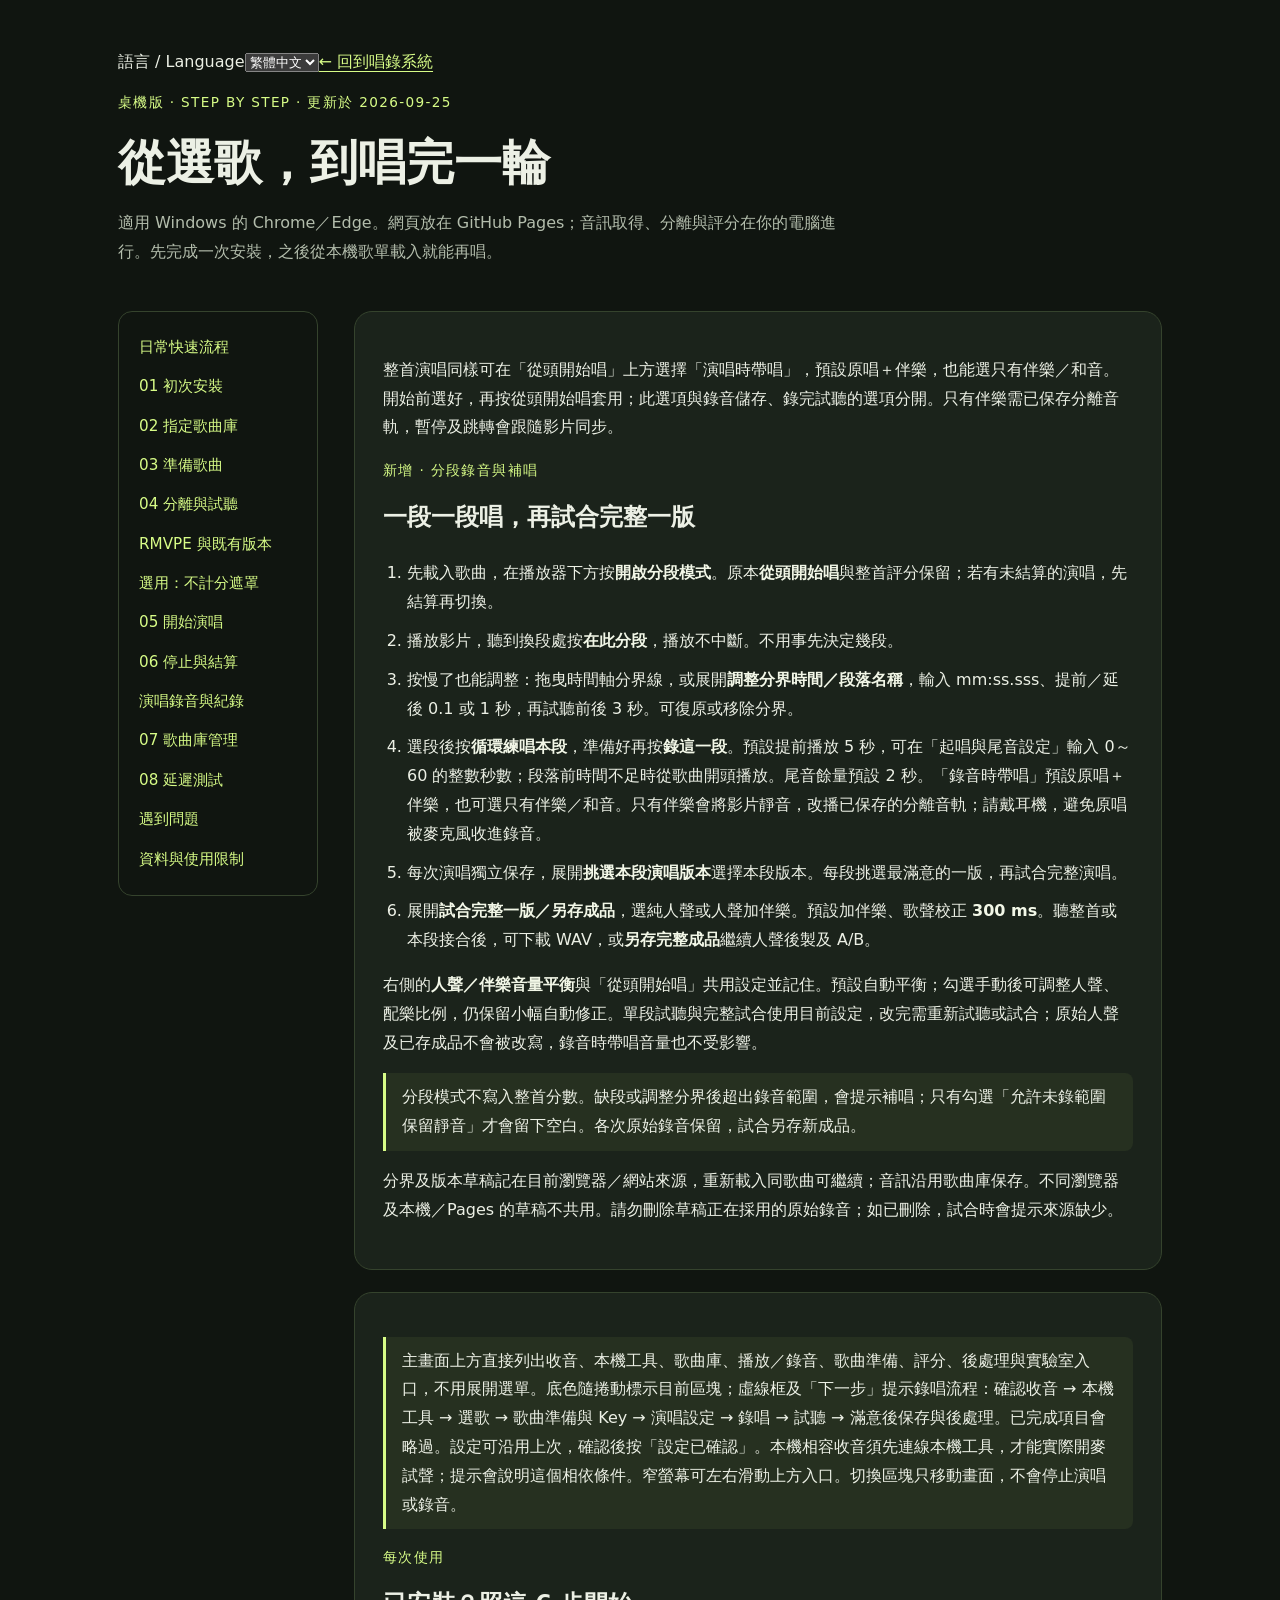
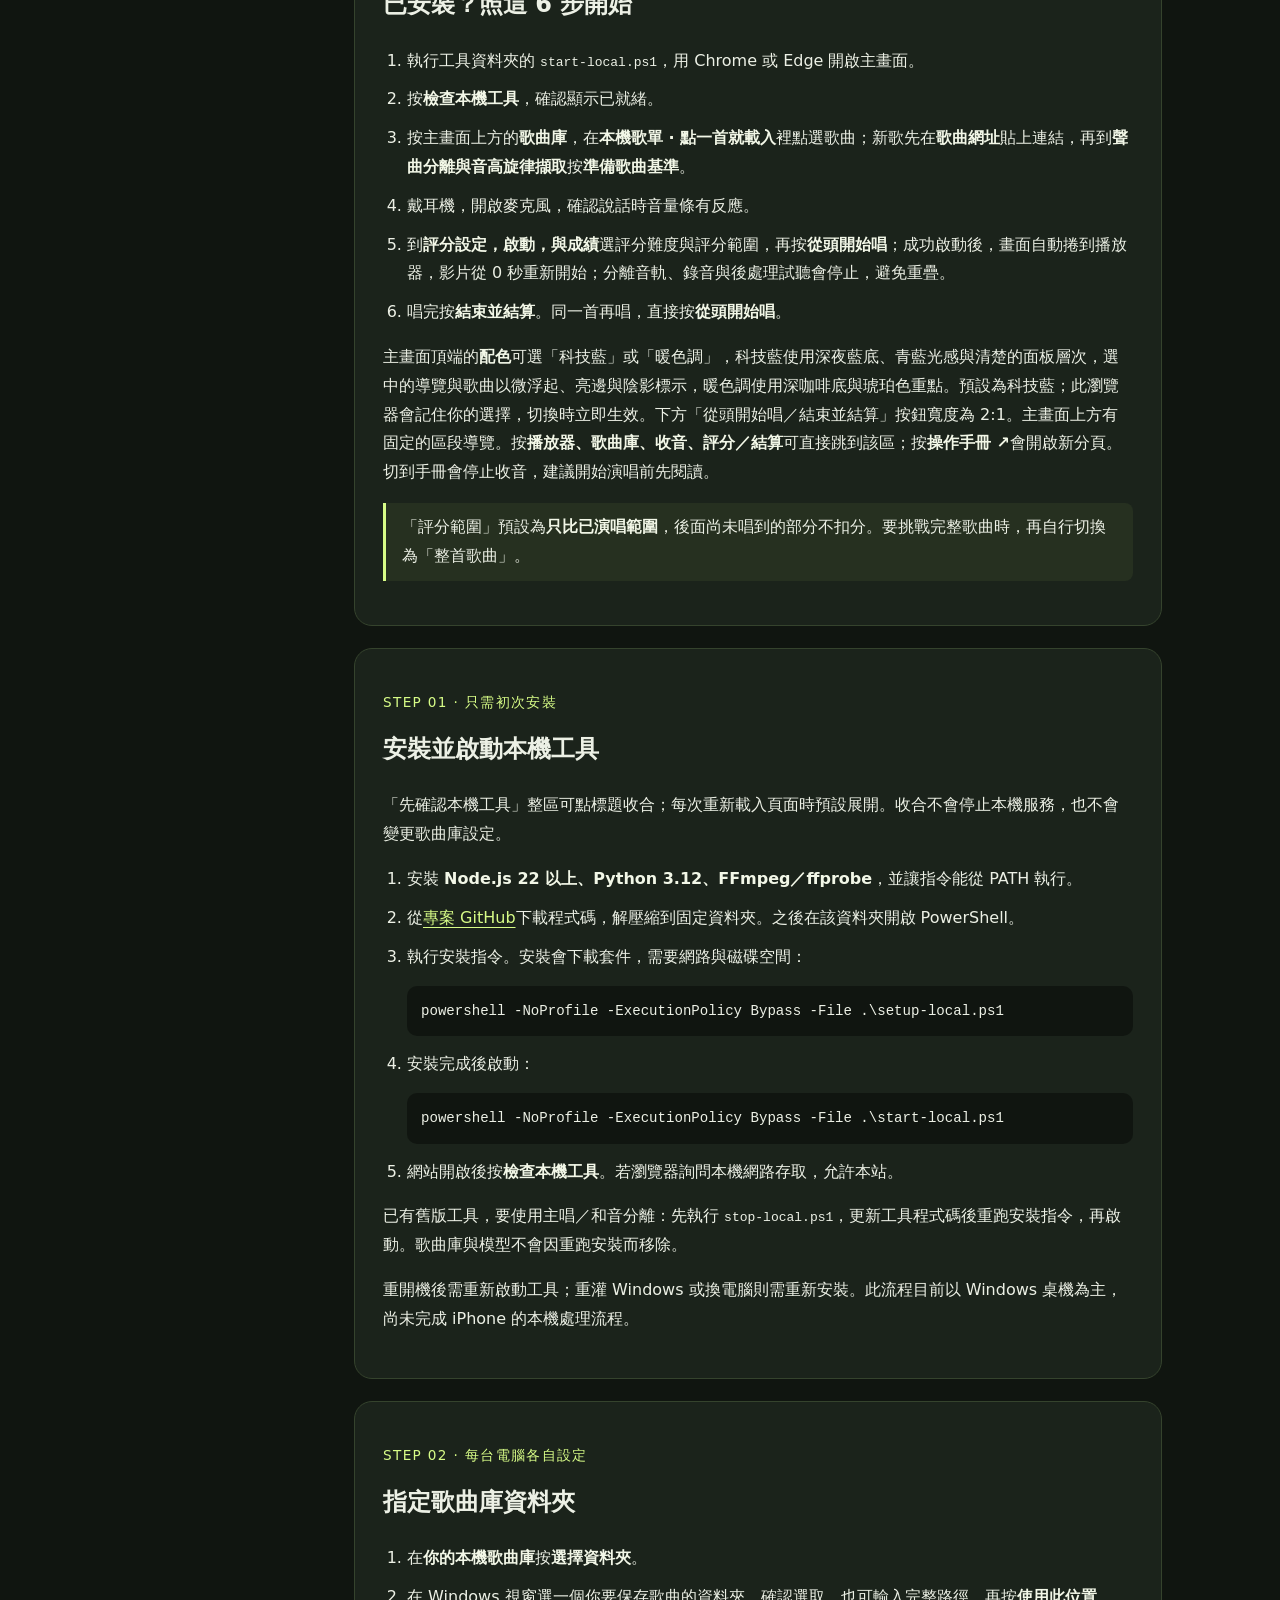
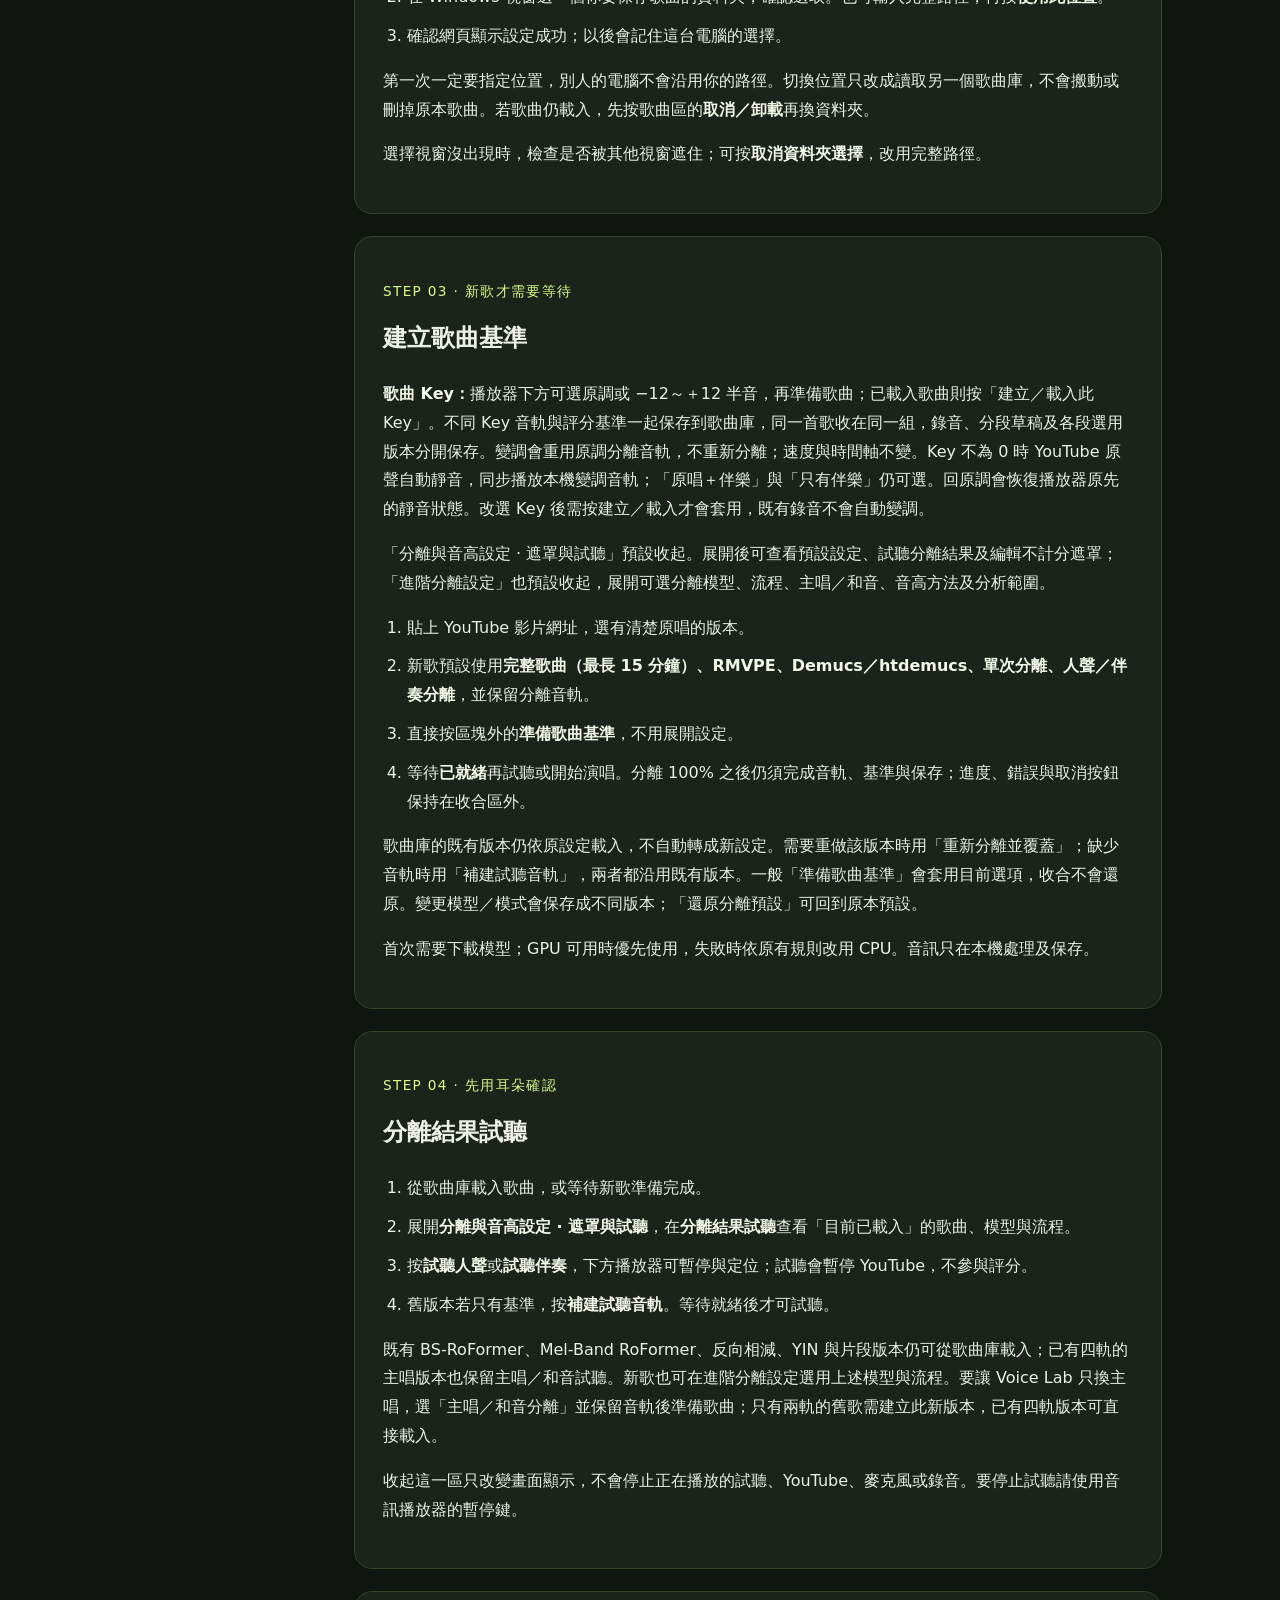
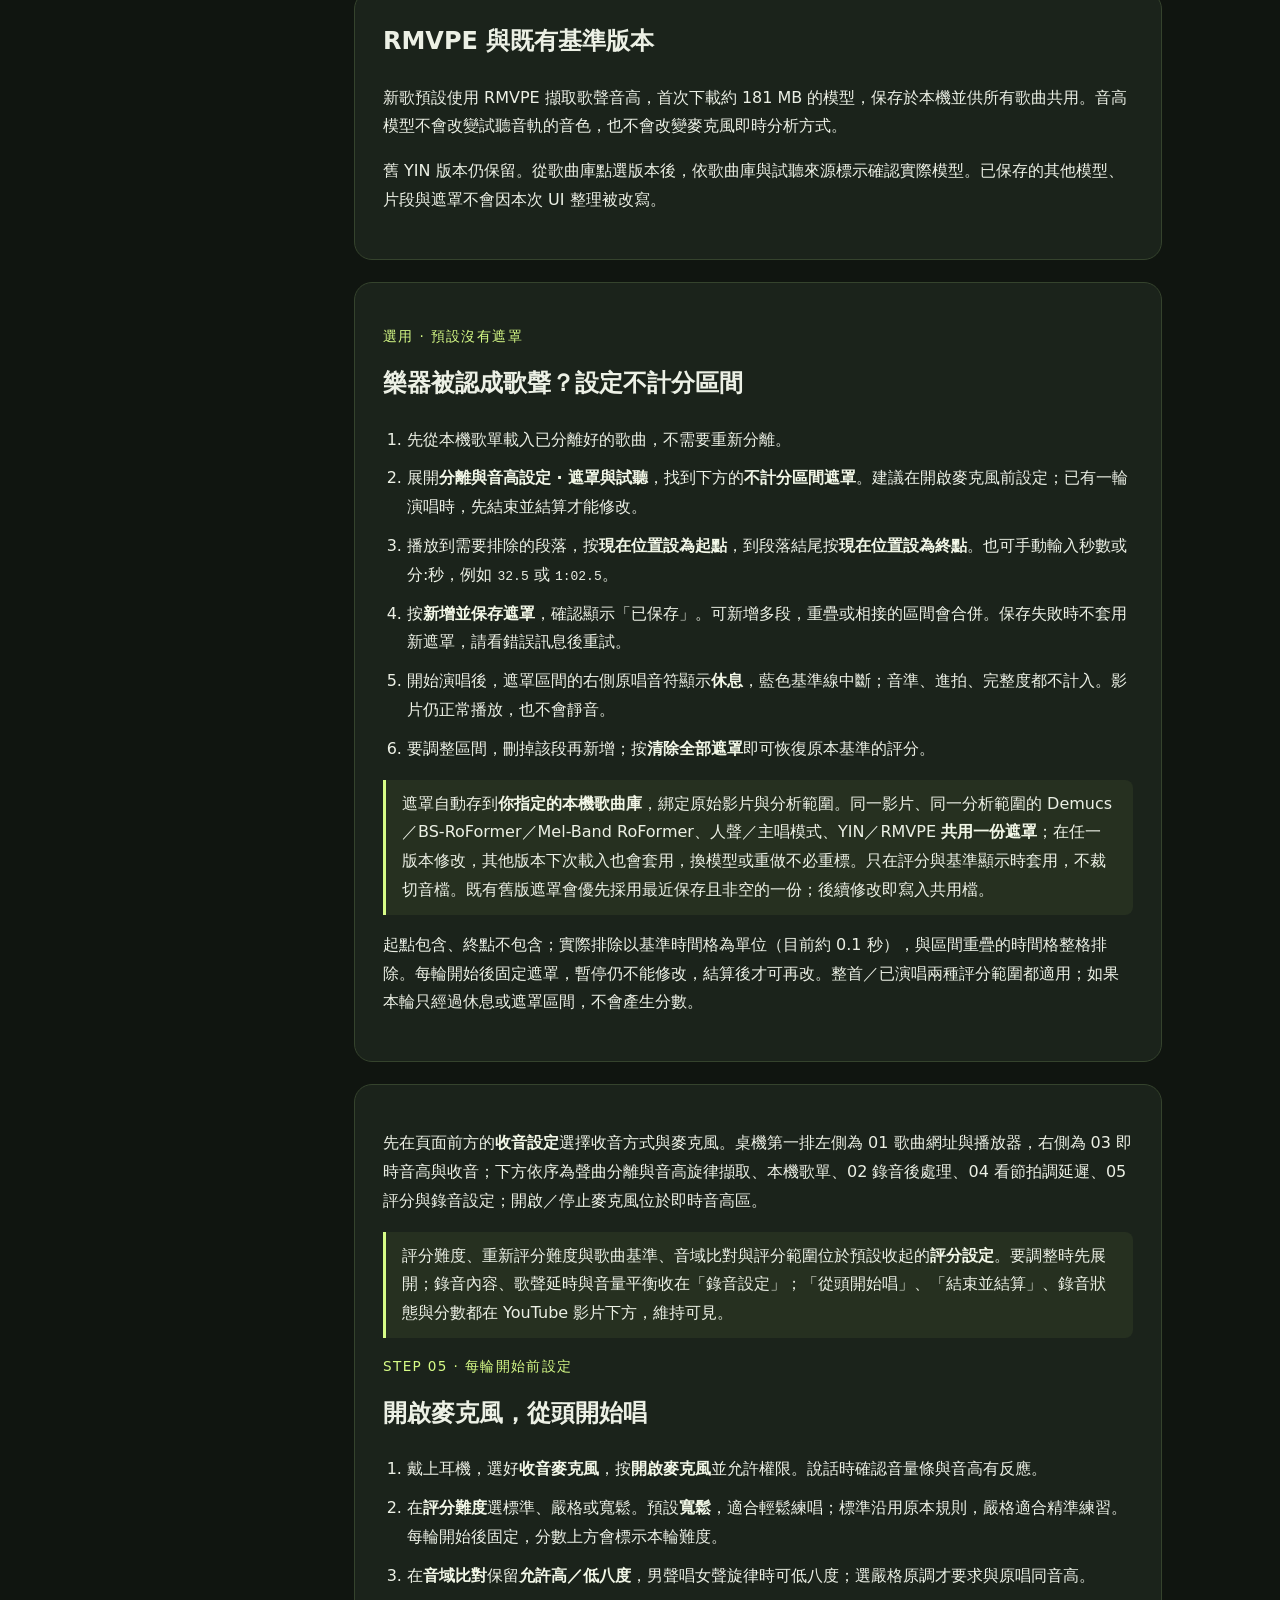
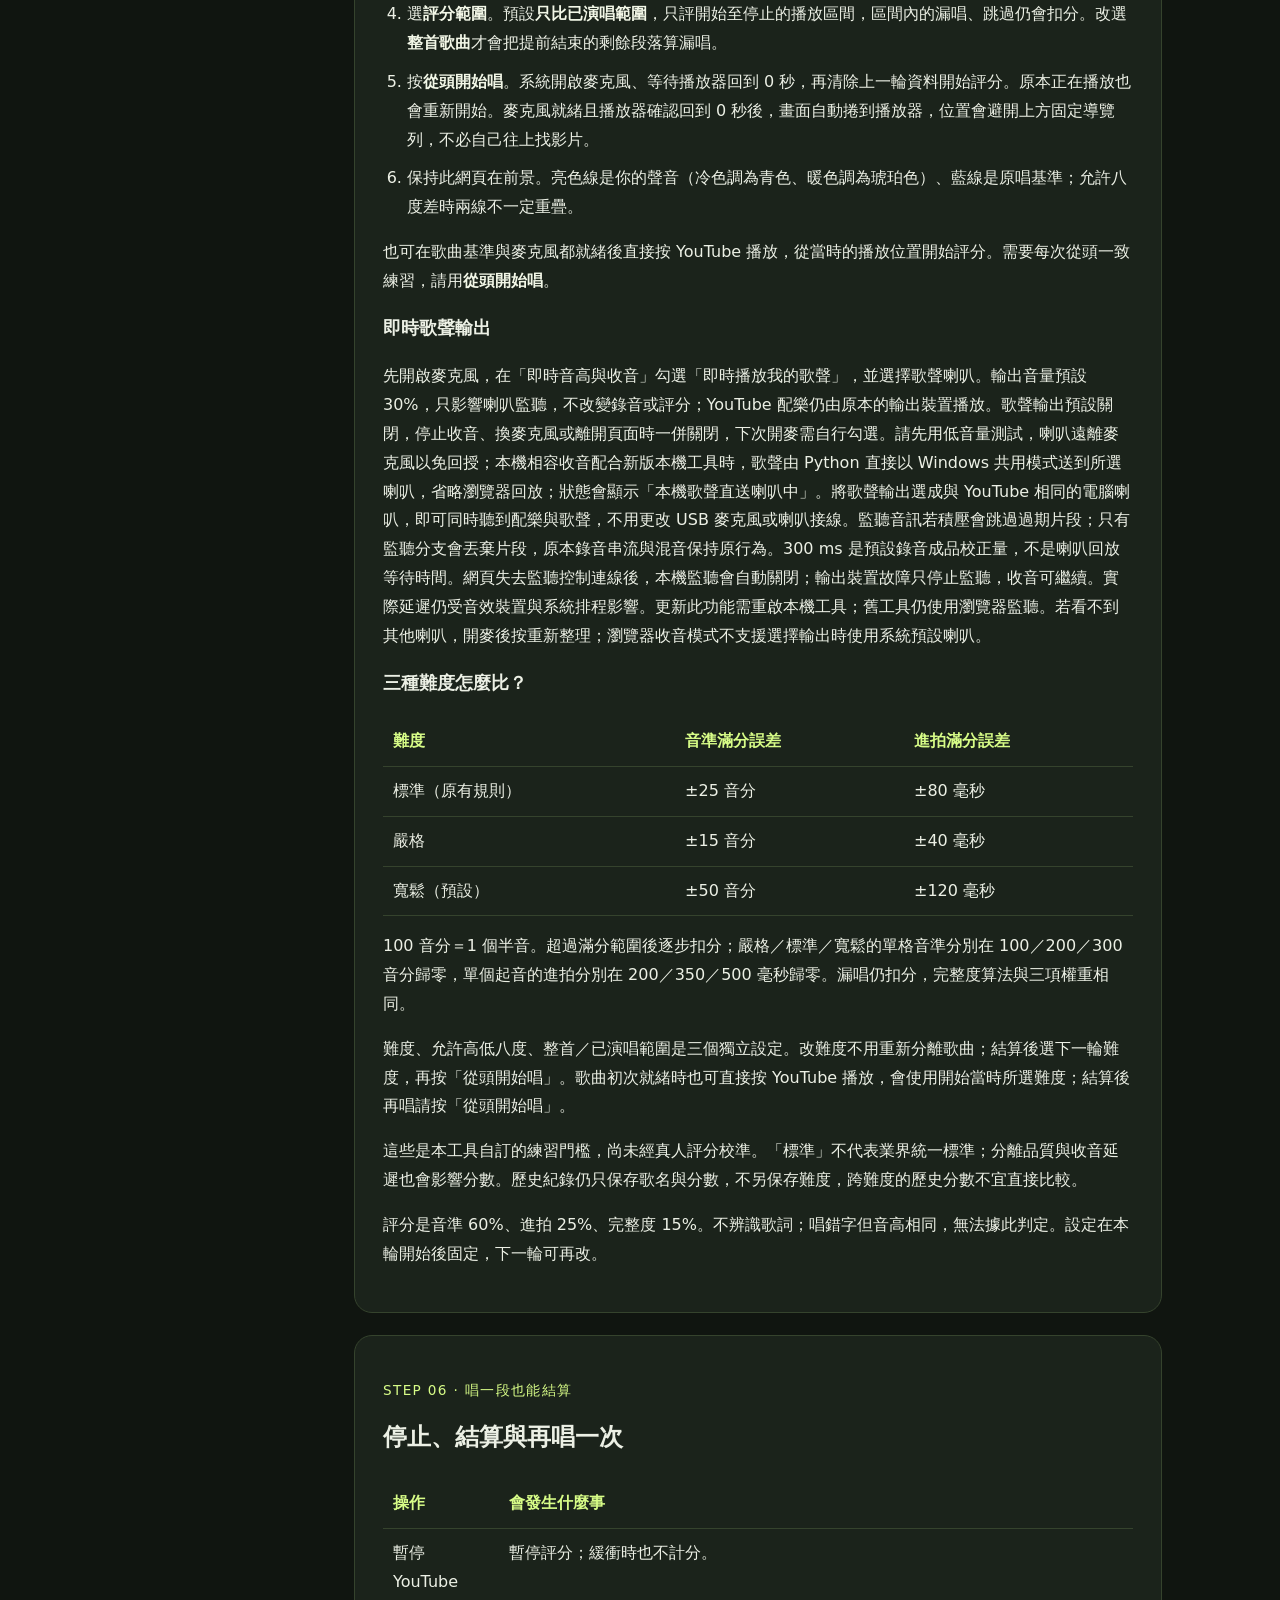
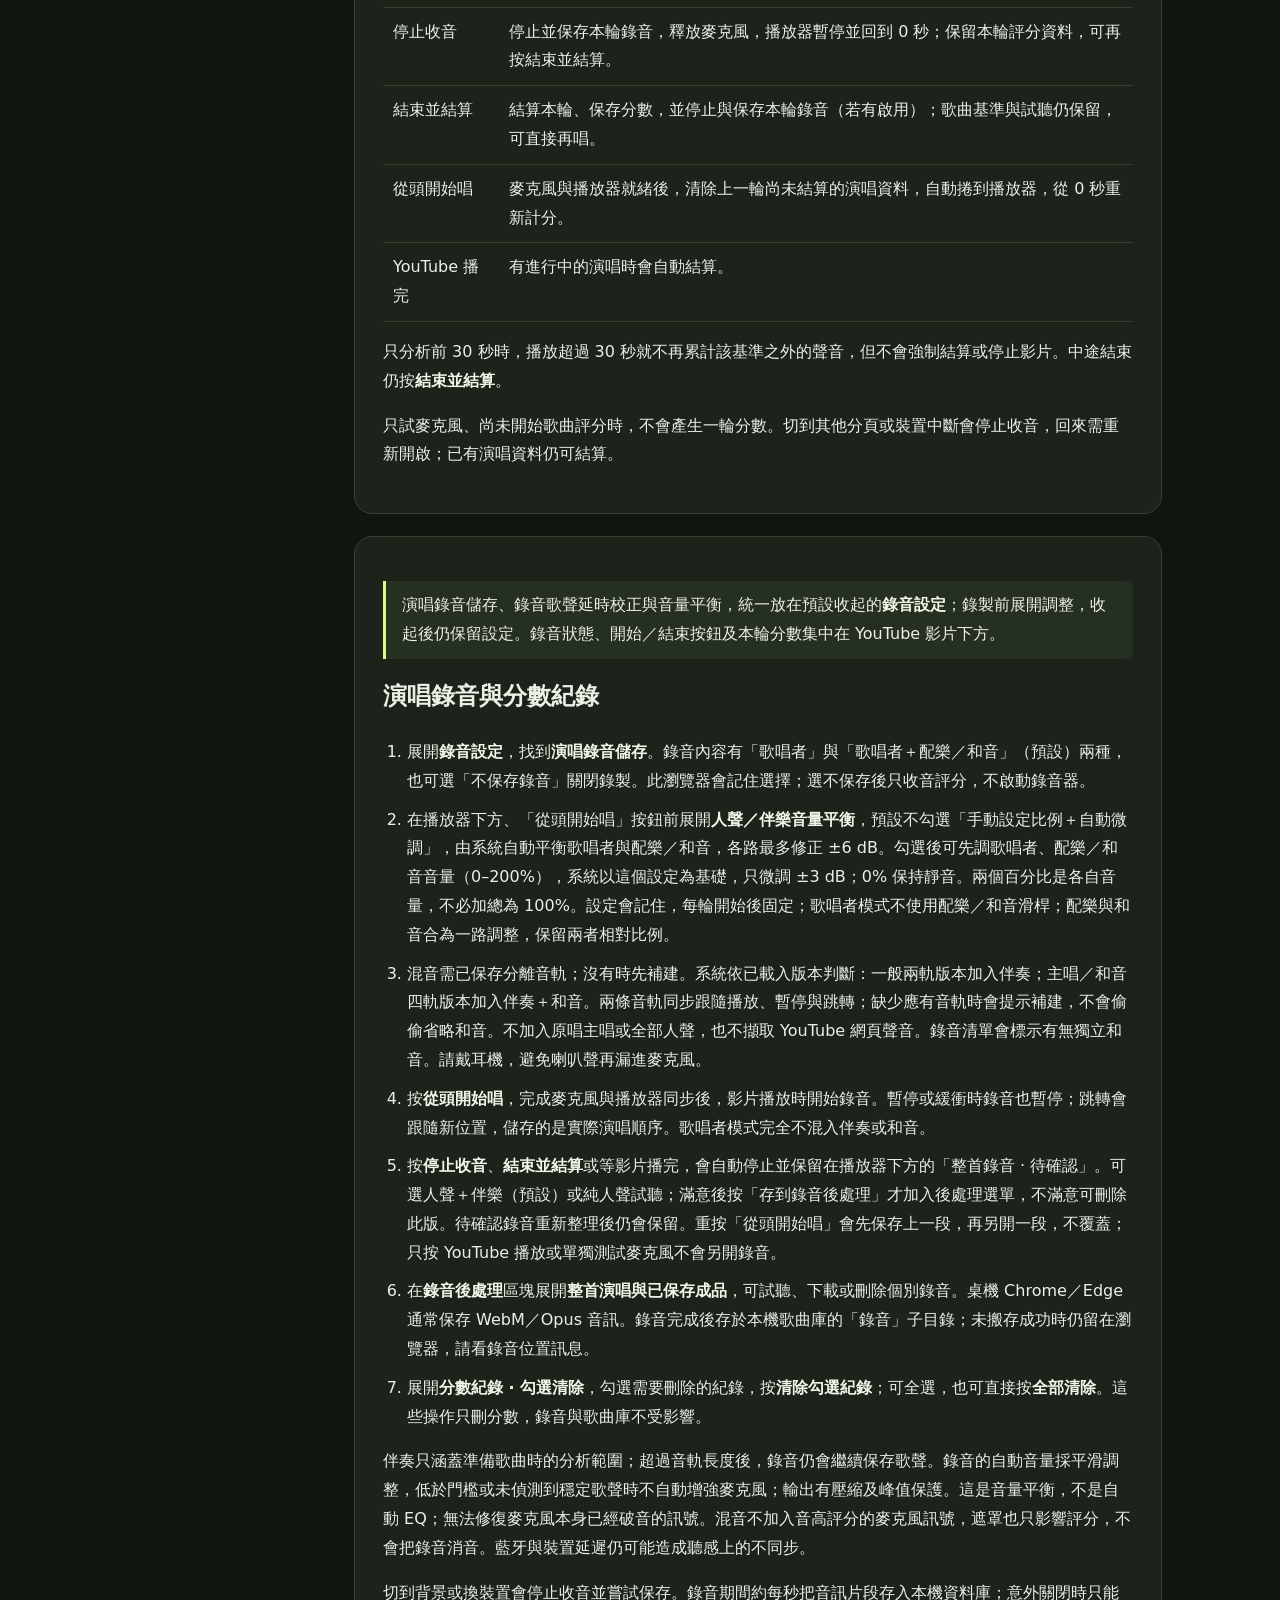
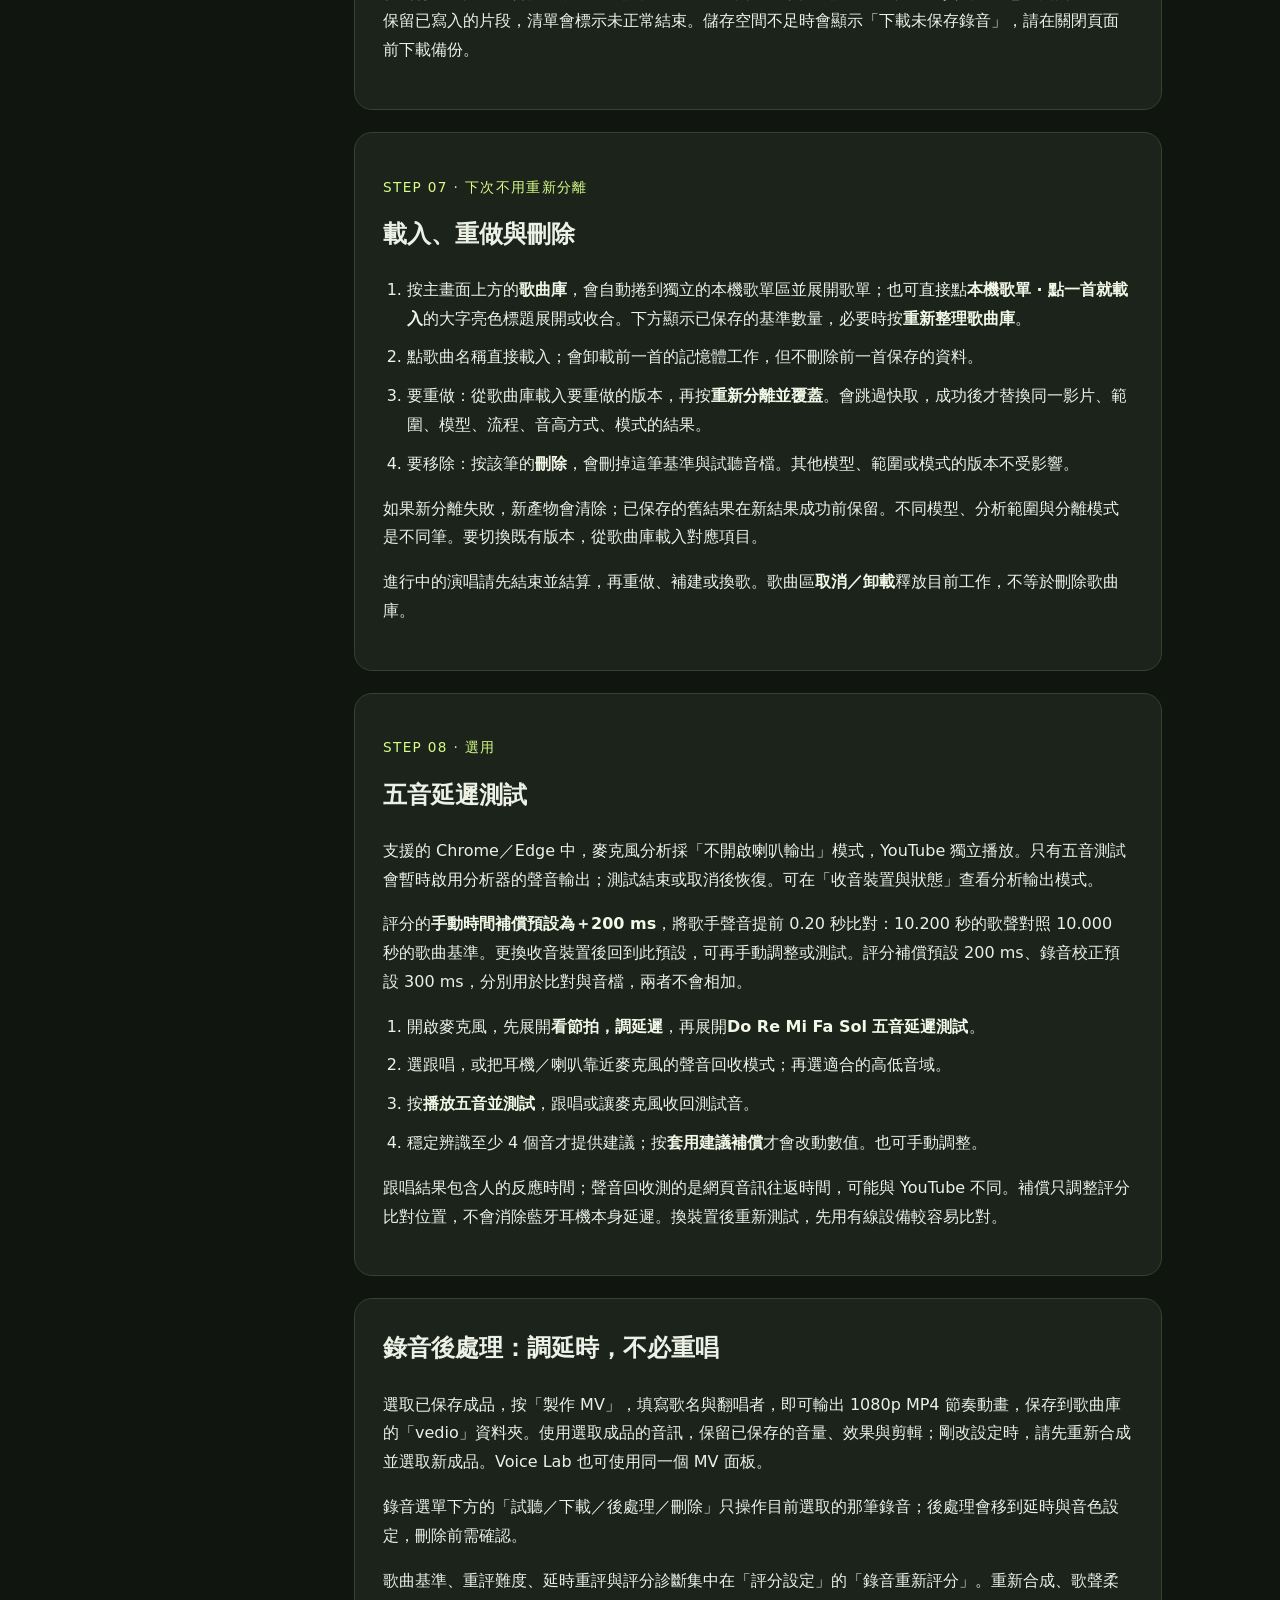
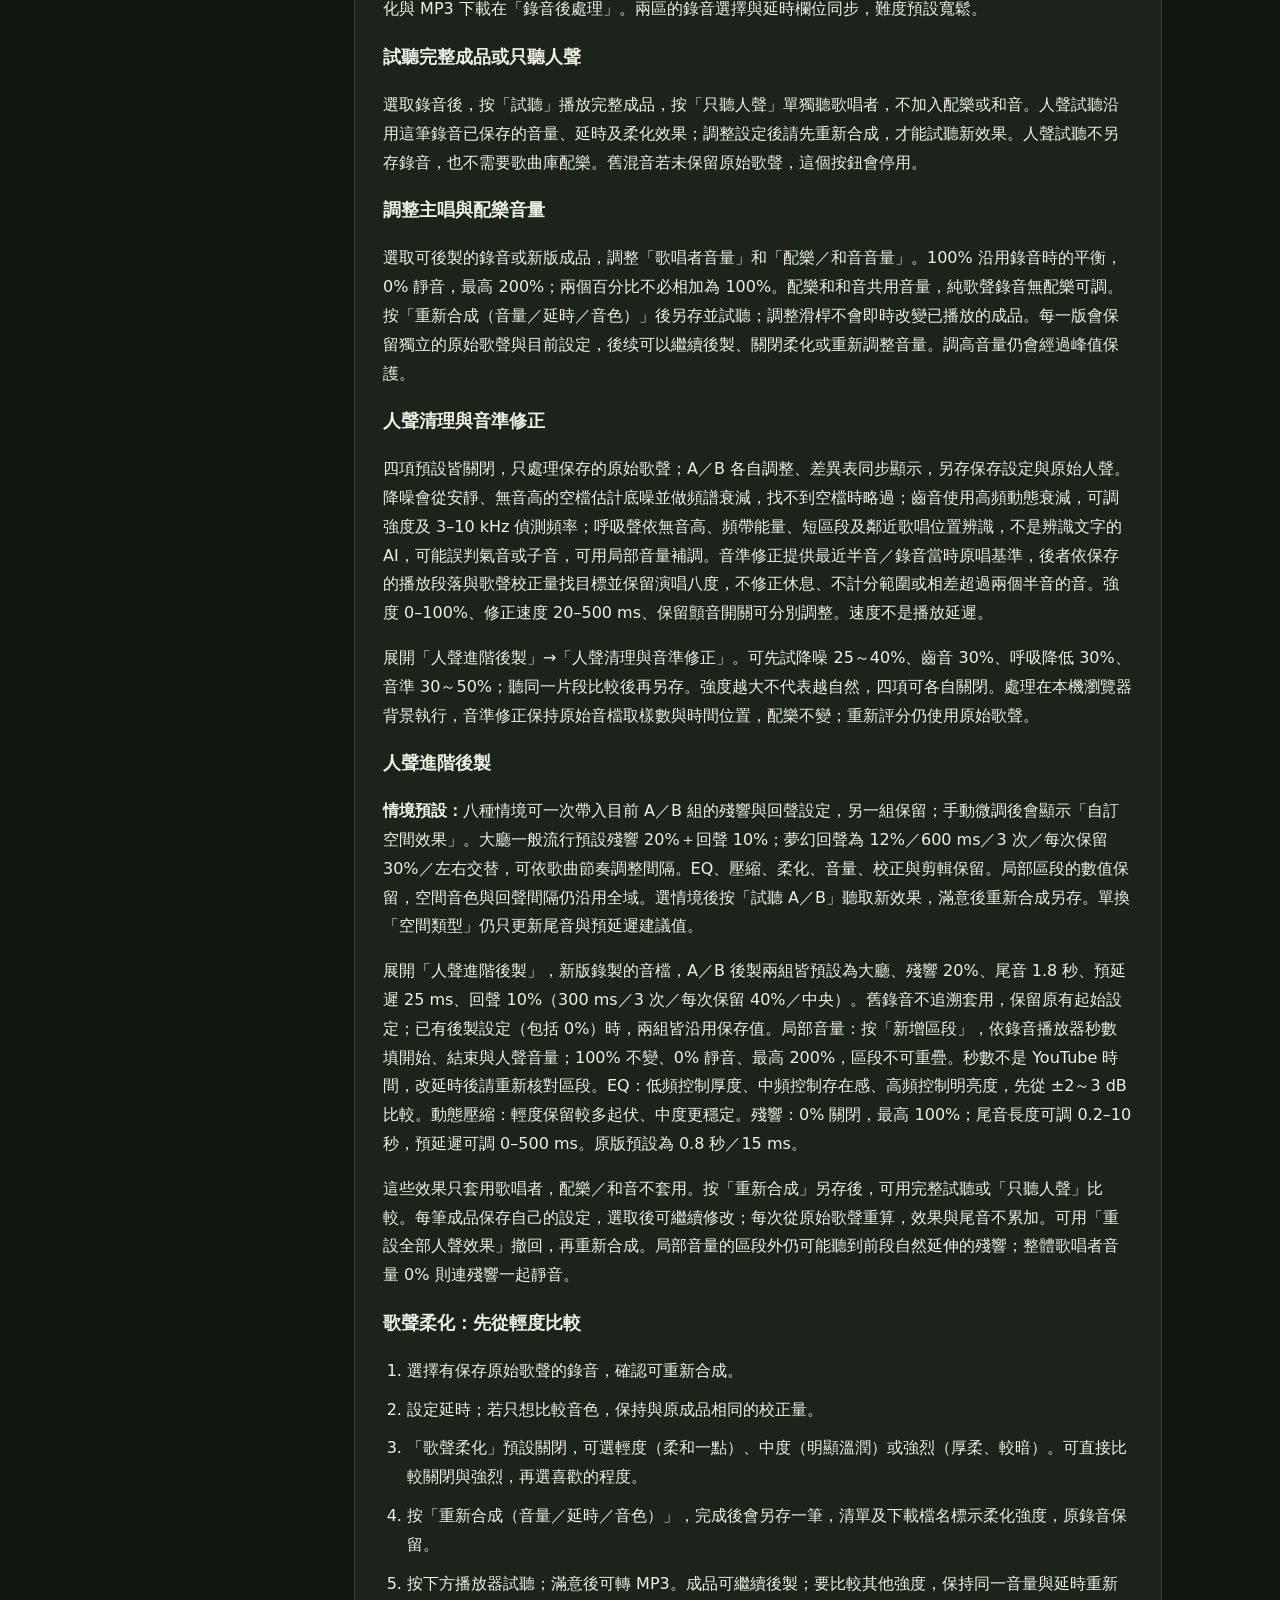
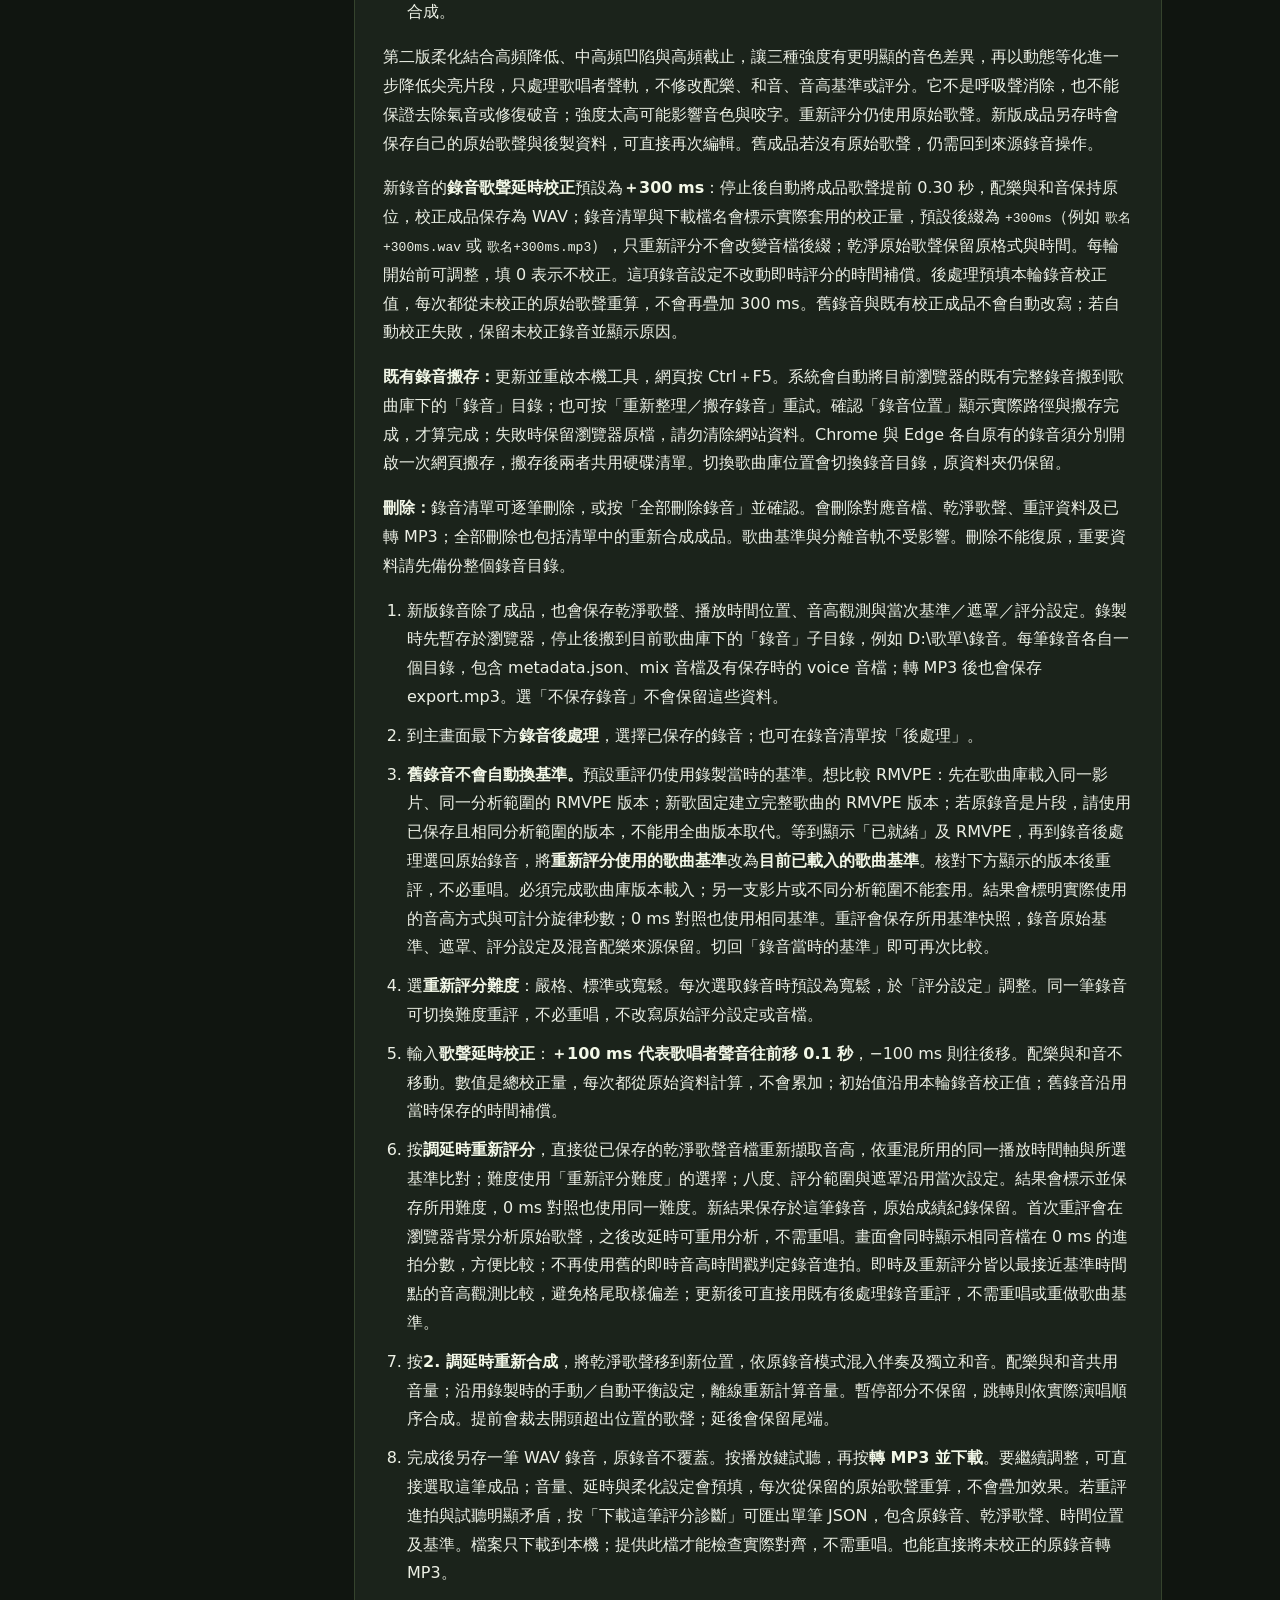
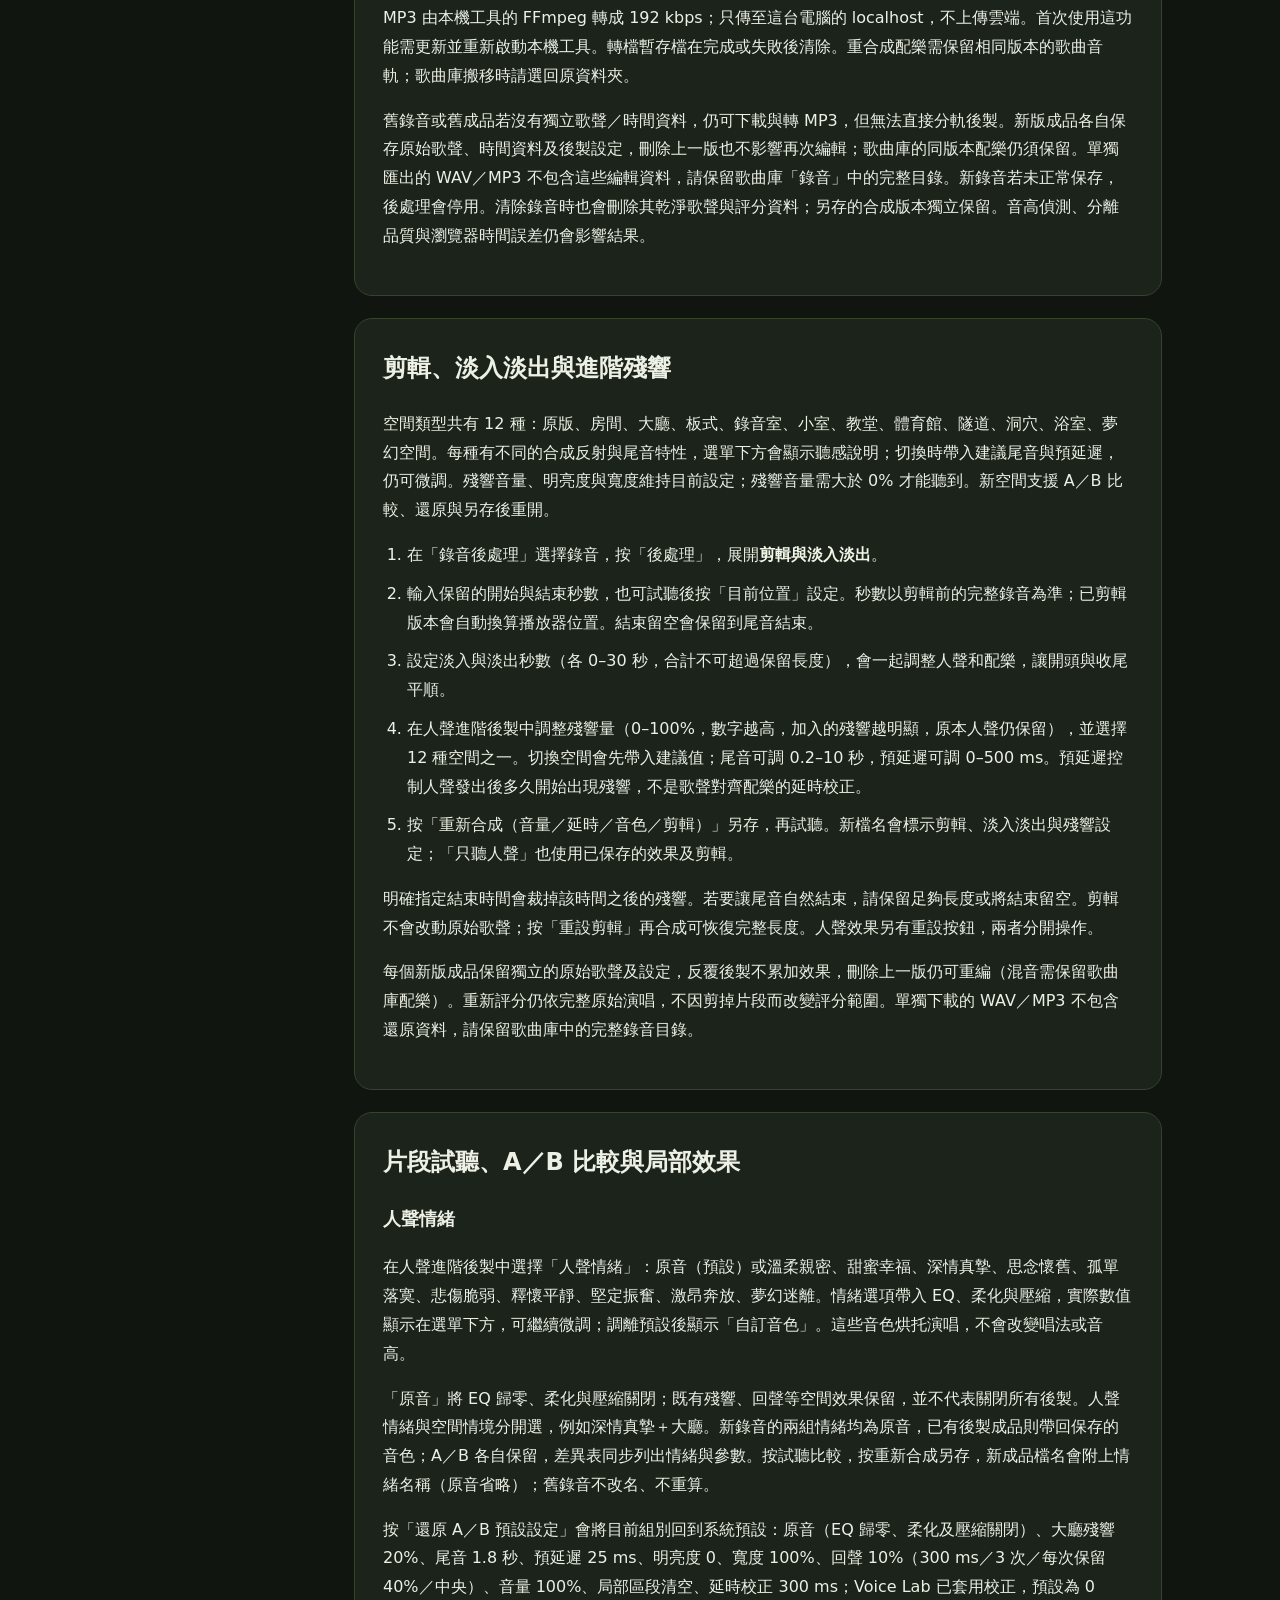
==== manual.en.html @ ad1c3203 "Add English interface with persistent Chinese-default language switch" ====
<!doctype html>
<html lang="en" data-manual-language="en">
<head>
<meta charset="utf-8"><meta name="viewport" content="width=device-width,initial-scale=1">
<meta name="color-scheme" content="dark"><title>User guide · Sing &amp; Record</title>
<style>
:root{font-family:system-ui,sans-serif;color:#e7f3ff;background:#101e2b;line-height:1.75;scroll-behavior:smooth}*{box-sizing:border-box}body{margin:0}a{color:#83e0ef;text-underline-offset:4px}header,main,footer{max-width:1160px;margin:auto;padding:28px}header{padding-top:40px}h1{font-size:clamp(2rem,4vw,3rem);line-height:1.25}h2{line-height:1.35}main{display:grid;grid-template-columns:230px minmax(0,1fr);gap:30px;padding-top:0}nav{position:sticky;top:20px;align-self:start;border:1px solid #395166;border-radius:14px;padding:16px}nav a{display:block;padding:4px 0;text-decoration:none}section{background:#192b3c;border:1px solid #395166;border-radius:16px;padding:24px;margin-bottom:22px;scroll-margin-top:20px}li{margin:8px 0}pre{white-space:pre-wrap;background:#0d1925;padding:16px;border-radius:10px}code{overflow-wrap:anywhere}.language-picker{display:flex;flex-wrap:wrap;align-items:center;justify-content:flex-end;gap:10px;margin-bottom:16px}select{font:inherit;color:inherit;background:#192b3c;border:1px solid #58748b;border-radius:7px;padding:8px}a:focus-visible,select:focus-visible{outline:3px solid #83e0ef;outline-offset:3px}footer{color:#b2c6d6}@media(max-width:760px){header,main,footer{padding:20px}main{display:block}nav{position:static;margin-bottom:20px}section{padding:20px}}
</style>
<script type="module" src="i18n.mjs"></script>
</head>
<body>
<header><label class="language-picker" data-i18n-skip for="language-select">語言 / Language<select id="language-select" data-language-picker><option value="zh-Hant">繁體中文</option><option value="en">English</option></select></label><a href="./">← Back to Sing &amp; Record</a><h1>Choose a song. Record. Make your mix.</h1><p>A guide for desktop Chrome and Edge on Windows. The website provides the interface; local tools process audio on your computer. Traditional Chinese is the default. Choose English in the page header to remember your preference in this browser.</p></header>
<main><nav aria-label="Guide contents"><a href="#quick">Daily workflow</a><a href="#install">Install and start</a><a href="#folder">Library location</a><a href="#prepare">Prepare a song / Key</a><a href="#listen">Separated stems</a><a href="#masks">Scoring masks</a><a href="#sing">Whole-song recording</a><a href="#segments">Segment recording</a><a href="#original-vocal-ranges">Original vocal regions</a><a href="#recording">Preview and production</a><a href="#latency">Timing and scoring</a><a href="#voicelab">Voice Lab</a><a href="#arrangement">Arrangement lab</a><a href="#mv">Cover music videos</a><a href="#library">Storage and cleanup</a><a href="#trouble">Troubleshooting</a><a href="#data">Data and usage</a></nav><div>
<section id="quick"><h2>Daily workflow</h2><ol><li>Run <code>.\start-local.ps1</code> in your tools folder, then click <strong>Check local tools</strong> on the website.</li><li>Choose your input mode and microphone. Enable the microphone and test your voice with headphones.</li><li>Load a prepared library song, or import media and prepare its reference. Check the song key.</li><li>Choose guide vocals and recording levels, then record the whole song or individual segments.</li><li>Preview your take. For segment mixed previews, adjust vocal and backing levels while listening. Save for post-production when satisfied.</li><li>Compare effects with A/B, render a new result, then download audio or create a music video.</li></ol></section>
<section id="install"><h2>Install once, start each session</h2><p>Use the <strong>Download the local tools</strong> link in the website’s local-tools panel. Extract the package to a permanent folder. Install Node.js 22 or later and the Python version specified by the setup instructions. Open PowerShell in that folder.</p><pre><code>.\setup-local.ps1</code></pre><p>Let setup install the required packages and models. Audio stays local. Start the tools after setup and after each computer restart:</p><pre><code>.\start-local.ps1</code></pre><p>Keep the tools running while using the website. Allow browser microphone and local network access when requested. Restarting the computer does not uninstall the tools. Additional features may require their own local models and dependencies; use the status shown in each panel.</p></section>
<section id="folder"><h2>Choose your song library</h2><p>Click <strong>Choose folder</strong>, or enter a full folder path and click <strong>Use this location</strong>. The computer remembers it. Changing locations does not delete the old library. Cancel or unload a song before switching locations. Models are stored separately from the song library and are shared across songs.</p></section>
<section id="prepare"><h2>Prepare a song and choose its key</h2><ol><li>Select YouTube, local video, or local audio. Load a YouTube URL, or choose and import a local file. Local files are limited to 2 GB and 15 minutes; the original file is retained.</li><li>Choose the key, from −12 to +12 semitones. Tempo stays the same. The default is the original key.</li><li>Click <strong>Prepare song reference</strong>. Wait until the status says ready; 100% separation alone is not the end of preparation.</li></ol><p>New songs default to full-song analysis, RMVPE pitch extraction, and retained preview stems. Advanced settings offer other models, short test ranges, and workflows. Changing model, mode, or key creates or loads the corresponding version. Different key versions keep separate recordings and segment drafts.</p><h3 id="pitch-model">RMVPE and existing versions</h3><p>Changing the pitch extraction setting alone does not load a new reference. Prepare the reference to apply it. Compatible retained stems can be reused without separating again. Existing songs remain available in the library.</p></section>
<section id="listen"><h2>Preview the separated stems</h2><p>Preview vocals and instrumental to check separation. A lead / harmony version also offers separate lead and harmony previews. Choose this mode before preparation if Voice Lab should change only the lead singer. Separation can make mistakes, so listen before committing to a long conversion.</p><p>If a song has only scoring data, use <strong>Rebuild preview stems</strong>. Stem preview pauses YouTube and does not score your voice.</p></section>
<section id="masks"><h2>Exclude incorrect reference regions from scoring</h2><p>Load a reference, find an instrumental or misidentified passage, and enter its start and end in seconds or min:sec. Add and save the mask. Masked regions show <strong>Rest</strong> and do not count toward pitch, timing, or completeness; the video continues normally. Masks save locally, are shared across models for the same media and analysis range, and are fixed for the current singing round.</p></section>
<section id="sing"><h2>Record a whole song</h2><p>Choose browser capture, or native capture if enabling the microphone lowers your backing audio. Native capture requires the local Python capture environment. Enable the microphone and check input first.</p><p>Select original vocals + backing, or backing / harmonies only for guidance. This is separate from what the recording saves. Choose singer-only, mixed recording, or no recording in the recording settings.</p><p>Click <strong>Sing from the start</strong>. Recording starts with playback and pauses during pauses or buffering. Playing YouTube directly only scores; it does not begin a recording.</p><h3 id="finish">Stop, review, then approve</h3><p>Stop input, finish and score, or let the song end. Whole-song takes are kept under <strong>Pending review</strong>. Preview or delete a take, then <strong>Save for post-production</strong> when satisfied. A pending take remains available without being promoted to a finished result.</p></section>
<section id="segments"><h2>Record and replace individual segments</h2><ol><li>Load a song and enable segment mode. Click <strong>Split here</strong> during playback to create boundaries.</li><li>Drag a boundary, enter an exact mm:ss.sss time, or step it earlier / later. Preview three seconds either side of a boundary. Segments must remain continuous and at least 0.1 seconds long.</li><li>Select a segment. Choose pre-roll (default 5 seconds) and tail allowance (default 2 seconds). Loop practice does not record.</li><li>Click <strong>Record this segment</strong>. It saves automatically after the tail, or use Stop / Save. Record as many takes as needed.</li><li>Choose a take for each segment. Preview the selected take with vocals + backing, enable manual levels, and adjust the 0–200% vocal and backing sliders while listening. Playback continues from the same position.</li><li>Assemble the full mix. You can also adjust levels during this preview. Save for post-production or download WAV to render the latest levels. An already assembled mix can save the latest levels directly.</li></ol><p>Original takes are kept, so level changes do not require another performance. Raw vocals-only preview plays the original input without balance or timing correction. If a region has no usable take, record it or explicitly allow silence. Changing take selections, boundaries, timing, or original-vocal regions requires a new assembly.</p><p>Draft boundaries and selections are stored in the current browser; takes are saved in the library. Clearing this song’s segment recordings preserves boundaries, other songs, whole-song recordings, and saved production results.</p></section>
<section id="original-vocal-ranges"><h2>Add original vocals to parts of a segment mix</h2><p>Under original vocal regions, enter start and end in song time and choose <strong>Original + my recording</strong> or <strong>Original only</strong>. Regions cannot overlap. The current segment’s times can be filled in with one button.</p><p>These regions apply to the full mixed assembly. Outside them, your own vocals are used, with continuous backing. Original vocals use the current song key and do not receive microphone correction. Raw vocal preview ignores these regions. Save the draft and assemble again after editing them.</p></section>
<section id="recording"><h2>Preview, compare, and produce</h2><p>Select a saved recording. <strong>Preview</strong> plays its finished mix; <strong>Vocals only</strong> plays the separate singer track with saved production settings. Settings changed afterward require rendering before the finished player reflects them.</p><h3>A/B comparison</h3><p>A and B start with the recording’s saved settings and can be adjusted separately. B is selected initially. Select the same phrase, up to 30 seconds, and switch A/B previews at the same playback position. Optional loudness matching reduces the louder version for comparison only. Trim and fades are shared and are not applied in clip comparison. Switching recordings or reloading clears temporary A/B edits.</p><h3>Levels, timing, and effects</h3><p>100% preserves the recorded balance; 0% mutes. Positive timing correction moves late vocals earlier; negative values move early vocals later. Enter a total correction, not an additional increment. Backing stays fixed. New recordings default to 300 ms correction; AI voice results that already include source correction use 0.</p><p>Available vocal processing includes smoothing, EQ, compression, reverb, delay, region levels and effects, noise reduction, de-essing, breath reduction, and pitch correction. Try short clips and change one control at a time. Mood presets change tone; space presets change reverb and delay. Cleanup and pitch correction have independent controls.</p><p>Region times use the full recording after timing correction and before trimming, not YouTube time. Regions cannot overlap. Recheck them after timing changes. Reverb tails can extend beyond regions.</p><h3>Save your preferred version</h3><p>Select A or B, set trim and fades, then <strong>Render again</strong>. This saves a new editable result while preserving the original. Processing always starts from the original vocals, so effects and trimming do not accumulate. Leave the trim end blank to keep the full reverb tail. Download WAV or convert to MP3 afterward.</p></section>
<section id="latency"><h2>Recording correction and scoring compensation</h2><p>These are separate settings. <strong>Recorded vocal timing correction</strong> defaults to +300 ms and moves vocals earlier in the finished audio. Original vocals remain available for production. <strong>Manual time compensation</strong> defaults to +200 ms and changes live scoring comparisons only.</p><p>The optional Do Re Mi Fa Sol test measures singing response or speaker-to-microphone loopback. Review the suggested value before applying it. It does not save audio. Bluetooth, USB, wired, and built-in devices can differ; changing microphones resets scoring compensation to its starting value.</p><p>Relaxed difficulty is the default. Choose standard or strict, octave tolerance, and performed-only or whole-song scoring before a round. Pauses are unscored, but missed and skipped parts reduce the score. Rescoring uses the original recording data and your selected reference and difficulty; audio production does not rewrite the performance score.</p></section>
<section id="voicelab"><h2>Voice Lab</h2><p>Enable Voice Lab, choose the loaded song’s original singer or your saved recording, and select an installed personal voice model. To add models, create a folder in the indicated model directory containing a .pth file and its matching .index, then rescan.</p><p>Try 10–20 seconds first. Adjust RVC index, consonant protection, envelope, pitch method, optional auto-tune, or vocal transposition under advanced settings. These changes need regeneration. A lead / harmony song version converts the lead only and retains original harmonies with the backing.</p><p>After generation, adjust AI blend and vocal / backing levels without regenerating. Original / Voice Lab previews switch at the same position. Saved alternative backing must match the song version and cover the vocal range. To convert the full song, choose Full song and generate again; changing the range alone does not extend a result. Save or download the generated range when satisfied.</p></section>
<section id="arrangement"><h2>MIDI-SAG Arrangement Lab</h2><p>Load a prepared song with stems and enable arrangement. Local installation and generation validation must pass before use. Choose chord style, changes per bar, key, instruments, mood, density, seed, and range. Optional section lines use song seconds and a code, for example <code>30 chorus</code>.</p><p>Generate up to 10 minutes, then compare original and new backing at the same position. Check harmony, beat alignment, and transitions. Save to the backing library for use in Voice Lab. Instrument choices guide the model; they do not create independently switchable instrument tracks.</p></section>
<section id="mv"><h2>Create a cover music video</h2><p>Select a saved recording and click Create music video, or bring in a Voice Lab result. Enter the song title and singer name. The video uses the selected finished audio with its saved levels, effects, and trim. Render production changes before selecting the source.</p><p>Output is a 1080p, 30 fps MP4 with an animated spectrum, supporting 1 second to 10 minutes. Videos save in the library’s <code>vedio</code> folder and can be previewed or downloaded.</p></section>
<section id="library"><h2>Saved data and cleanup</h2><p>The library stores song references, optional stems, recordings, and finished results. Browser recordings are migrated only after the local copy is verified. If migration fails, the browser copy is kept. Chrome and Edge can share local recordings through the same tools and library, but browser preferences and segment drafts remain browser-specific.</p><p>Deletion dialogs describe their scope. Pending takes, segment takes, production recordings, backing tracks, diagnostic data, temporary conversions, and music videos have separate cleanup controls. Deletions are permanent. Active conversion files and the current preview are protected by temporary-file cleanup.</p></section>
<section id="trouble"><h2>Troubleshooting</h2><ul><li><strong>Local tools offline:</strong> run start-local.ps1, keep its window open, and check local network permission. The website alone does not install or start audio tools.</li><li><strong>Microphone denied:</strong> allow it in the browser’s site permissions. Check the selected input device and enable it again.</li><li><strong>YouTube player failed:</strong> click Load video again. Some videos block embedding or require sign-in; try another source. A player failure does not delete local references.</li><li><strong>Missing stems:</strong> load the correct song version and rebuild preview stems. Backing-only guidance and mixed production need those files.</li><li><strong>Levels seem unchanged:</strong> raw vocal preview ignores mix balance. For live segment mixing, select vocals + backing and enable manual levels. For saved production, render again after editing.</li><li><strong>Old interface:</strong> reload the page after a release. If a feature requests newer local tools, update and restart them too.</li><li><strong>Interrupted recording:</strong> inspect recording status and download any retained unsaved audio before closing the page. Diagnostic exports may include your vocals.</li></ul></section>
<section id="data"><h2>Data and usage</h2><p>Microphone analysis, separation, recordings, and production run locally. The website and external media still require their normal network connections, and setup downloads dependencies and models. Your library and recordings are not uploaded by this tool.</p><p>This tool is for local testing and personal non-commercial practice. Process only content you own or are authorized to use, and follow applicable laws and platform rules. The tool provides neither songs nor usage rights. Automatic separation, analysis, and scoring are experimental and may be inaccurate.</p></section>
</div></main><footer>Sing &amp; Record · English guide · Updated 2026-10-21</footer></body></html>
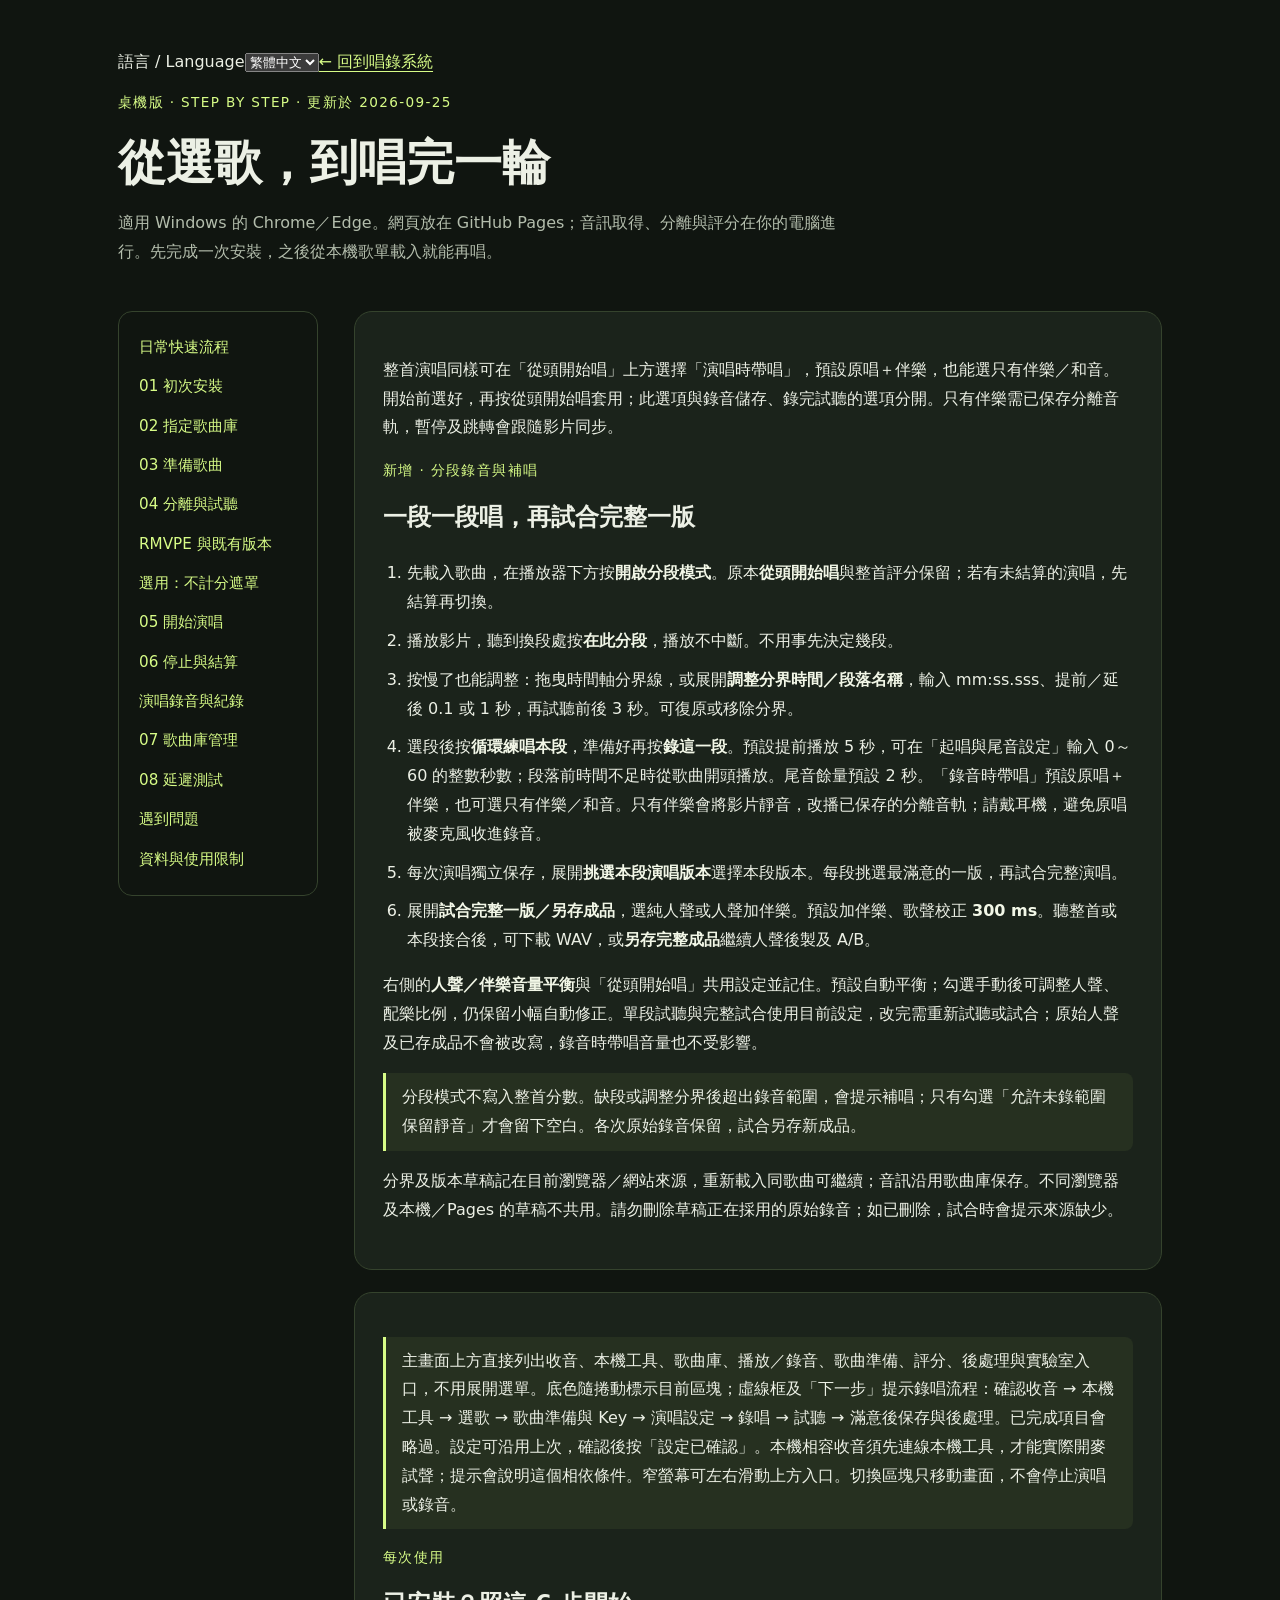
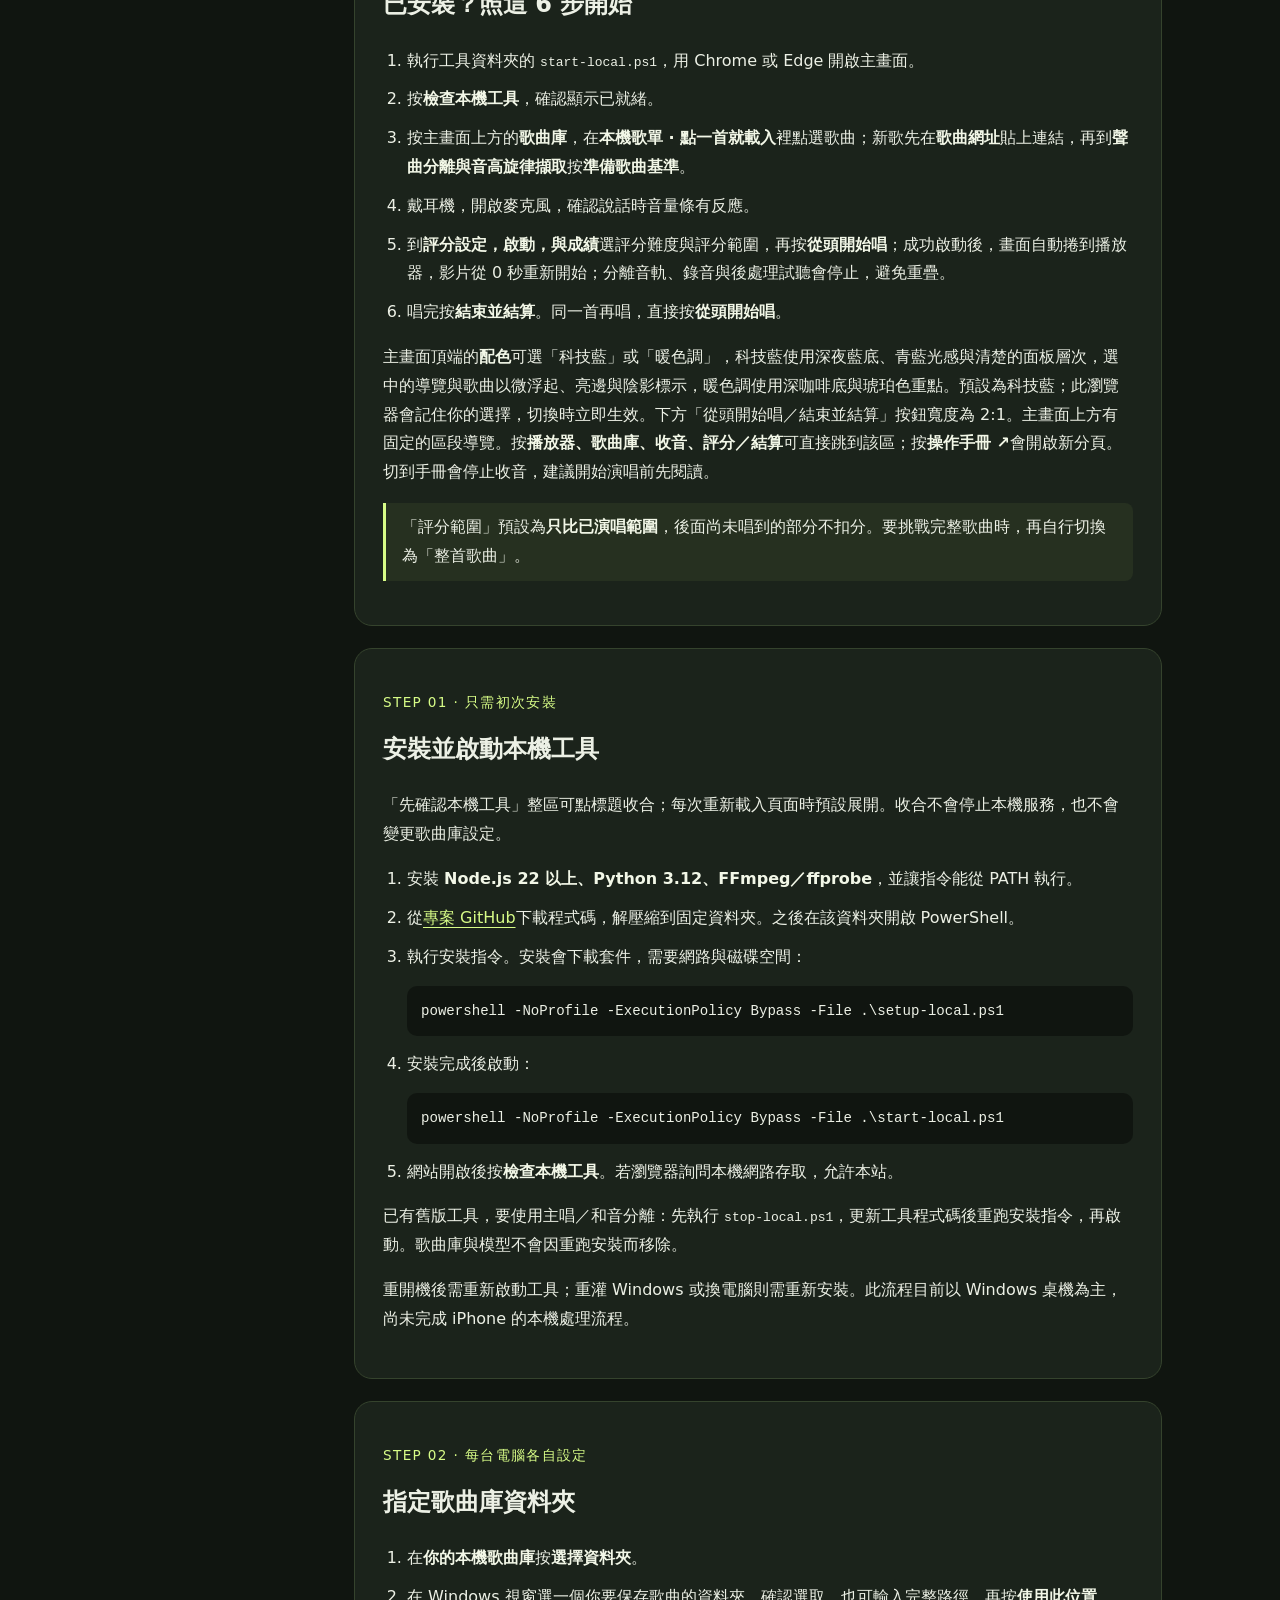
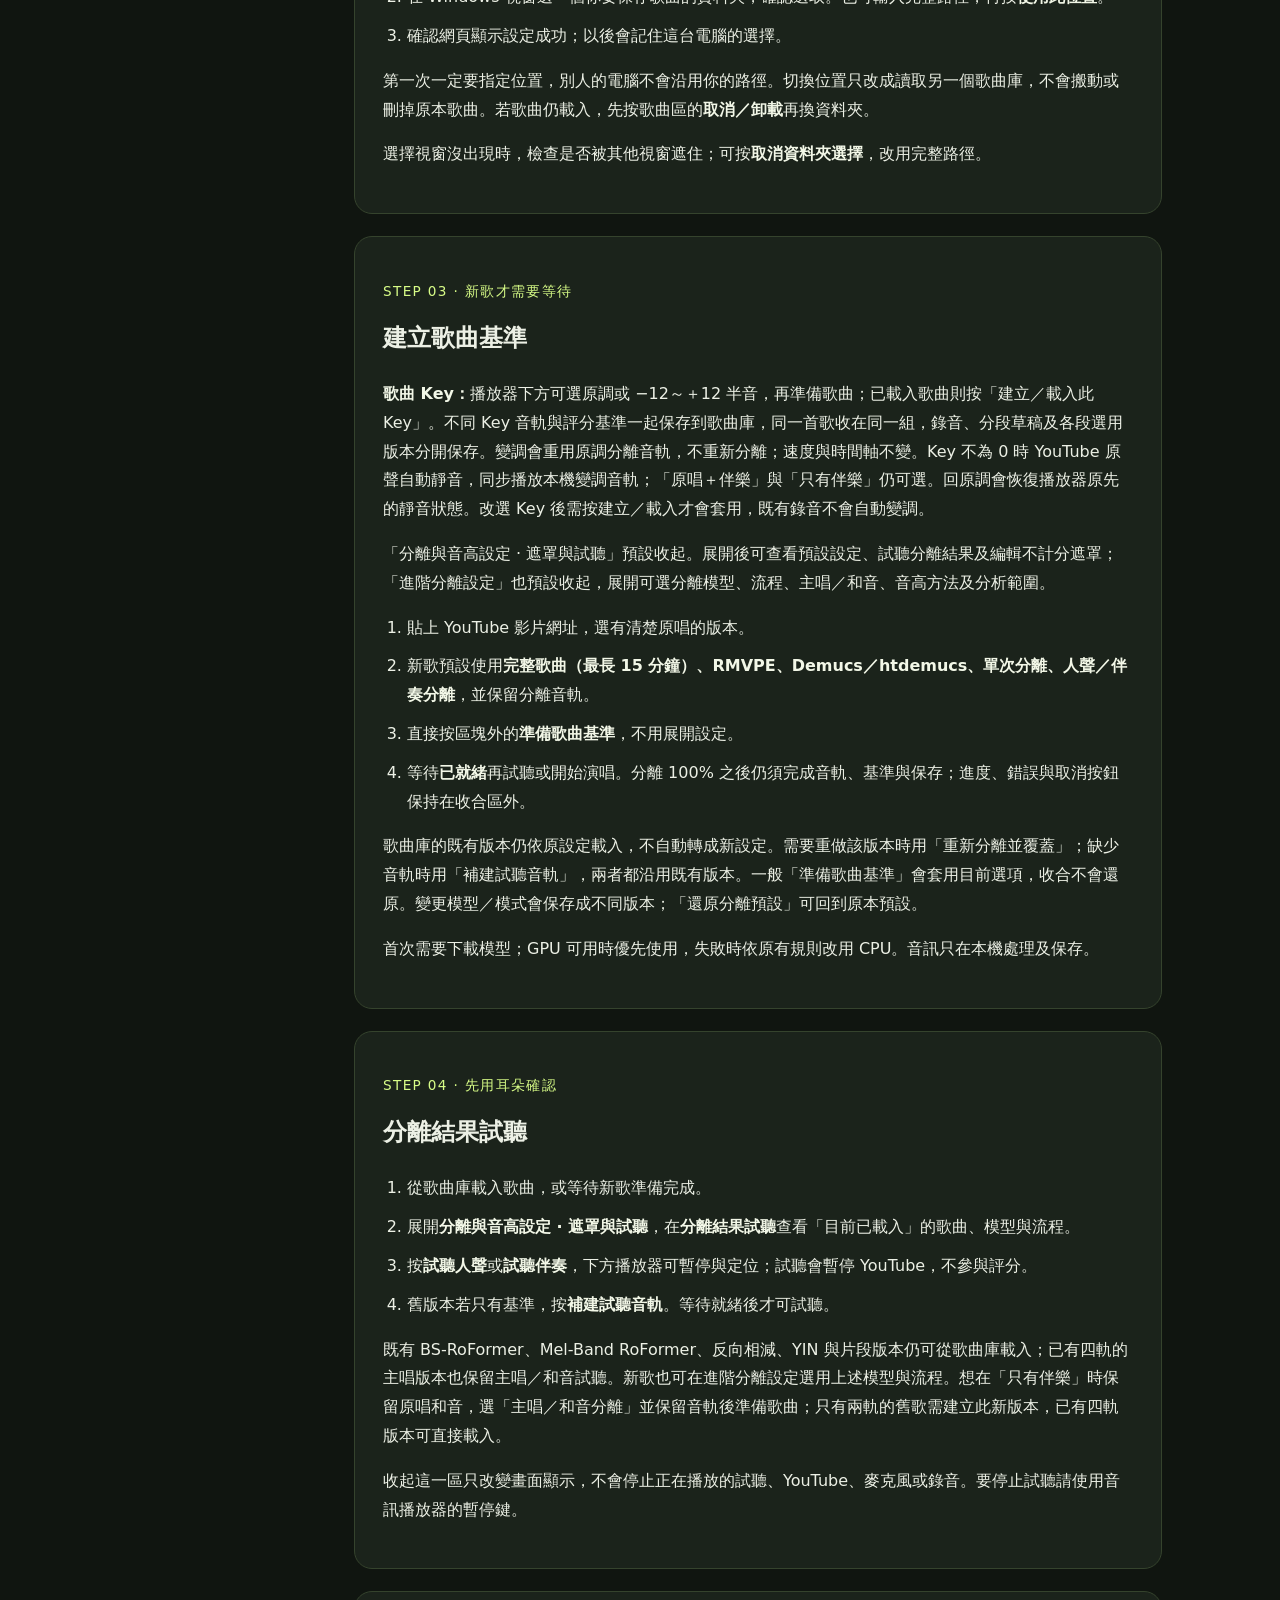
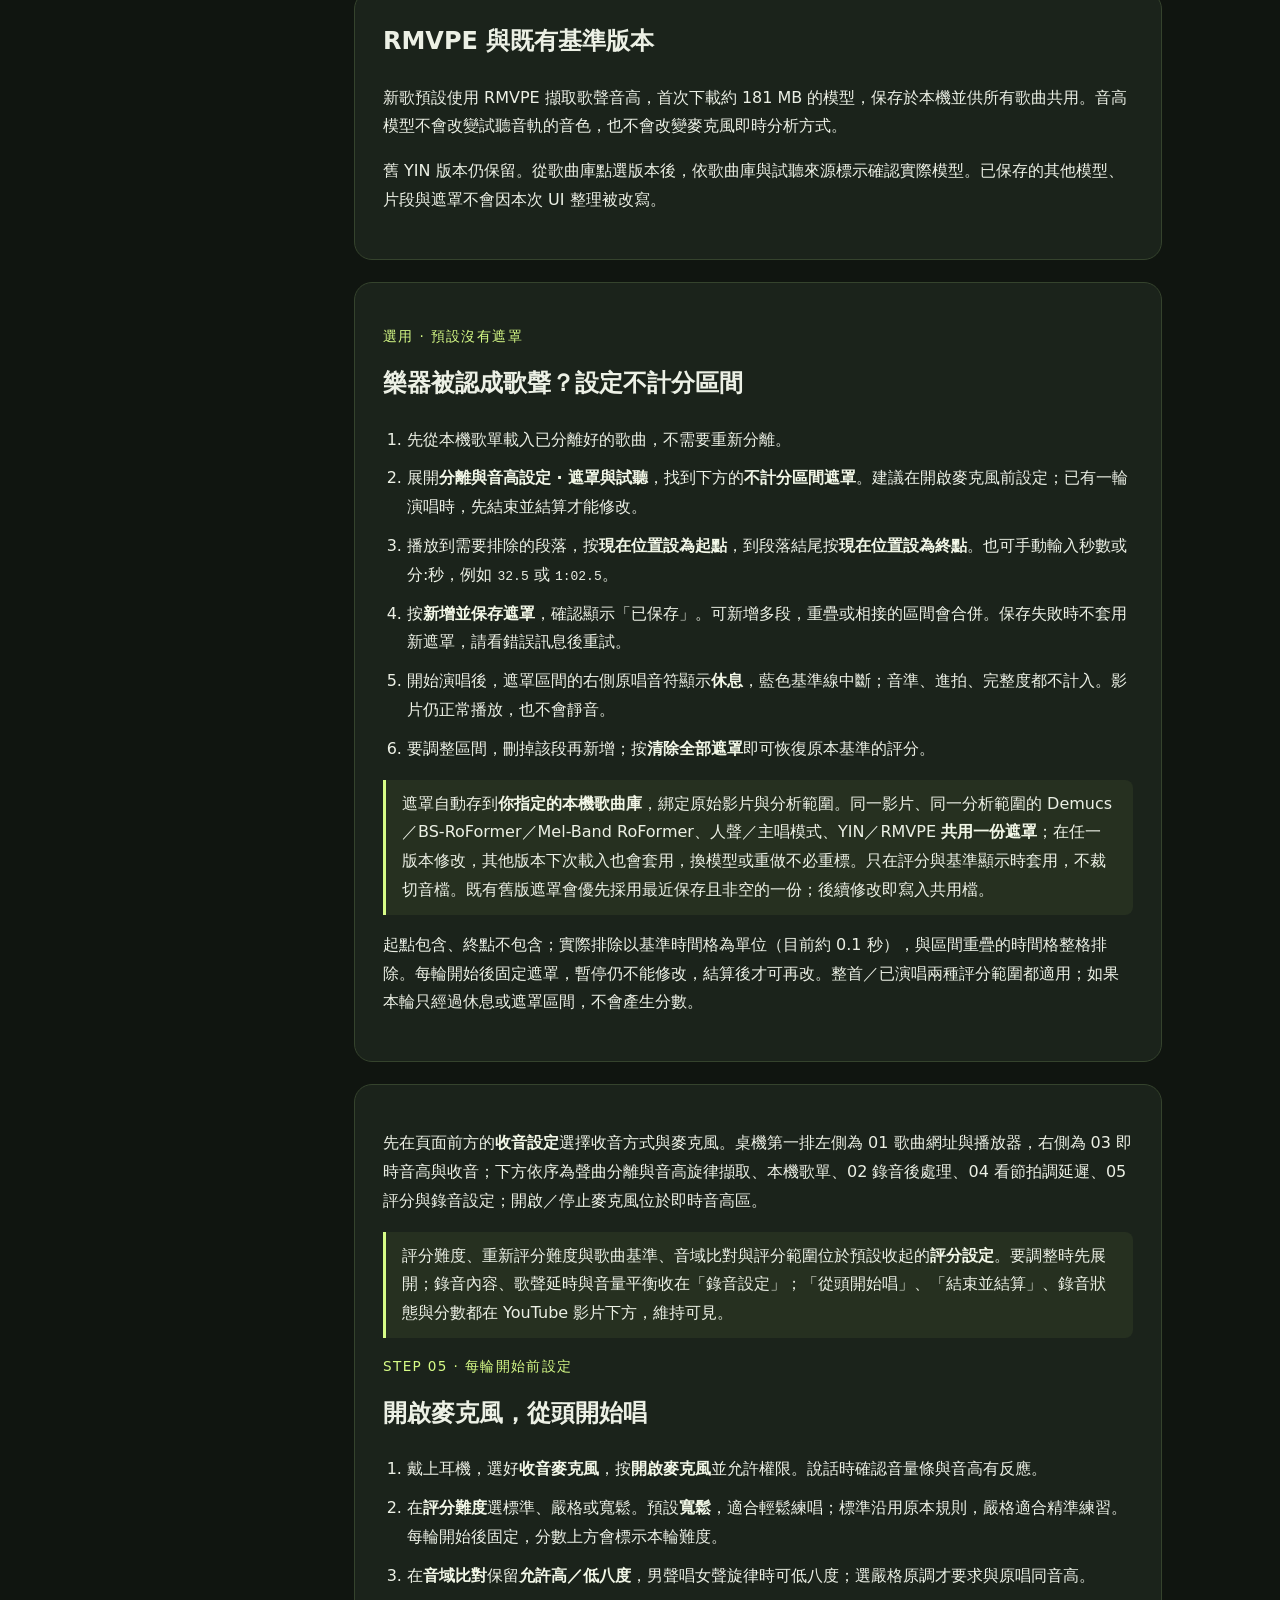
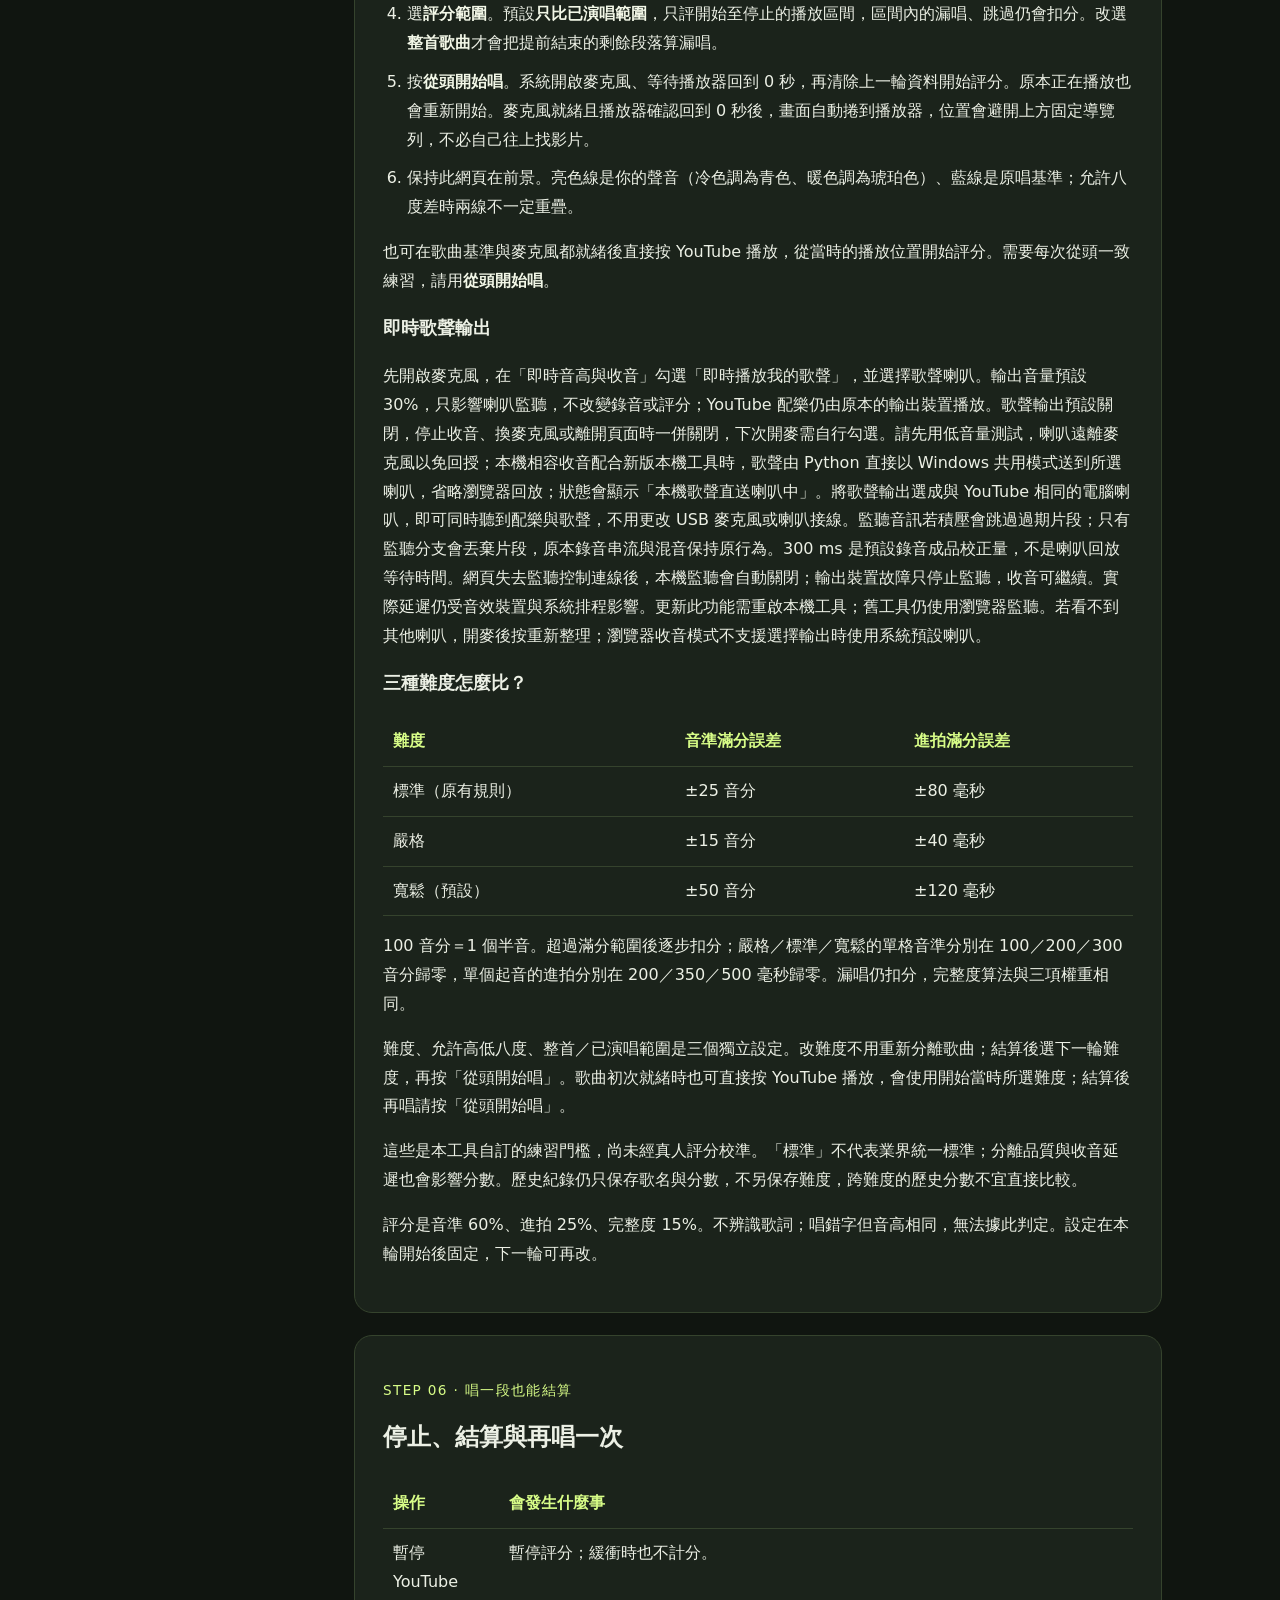
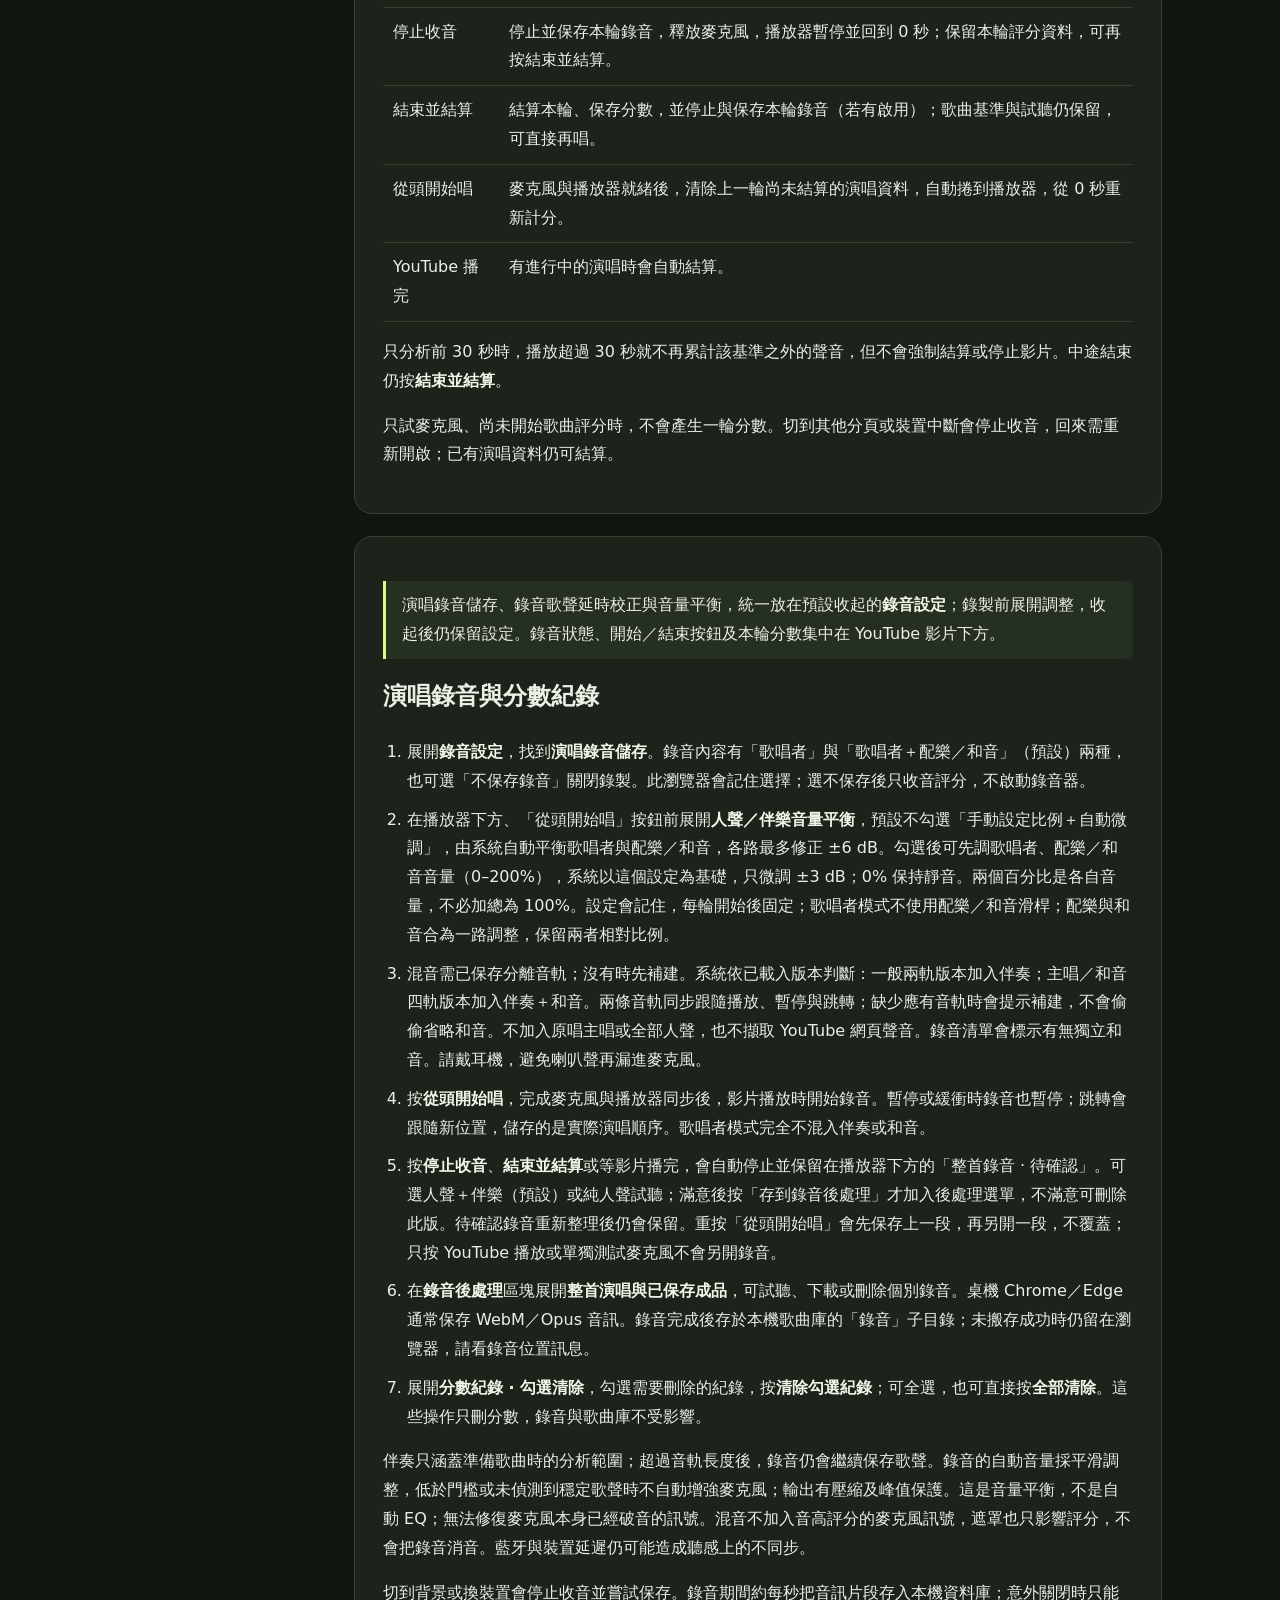
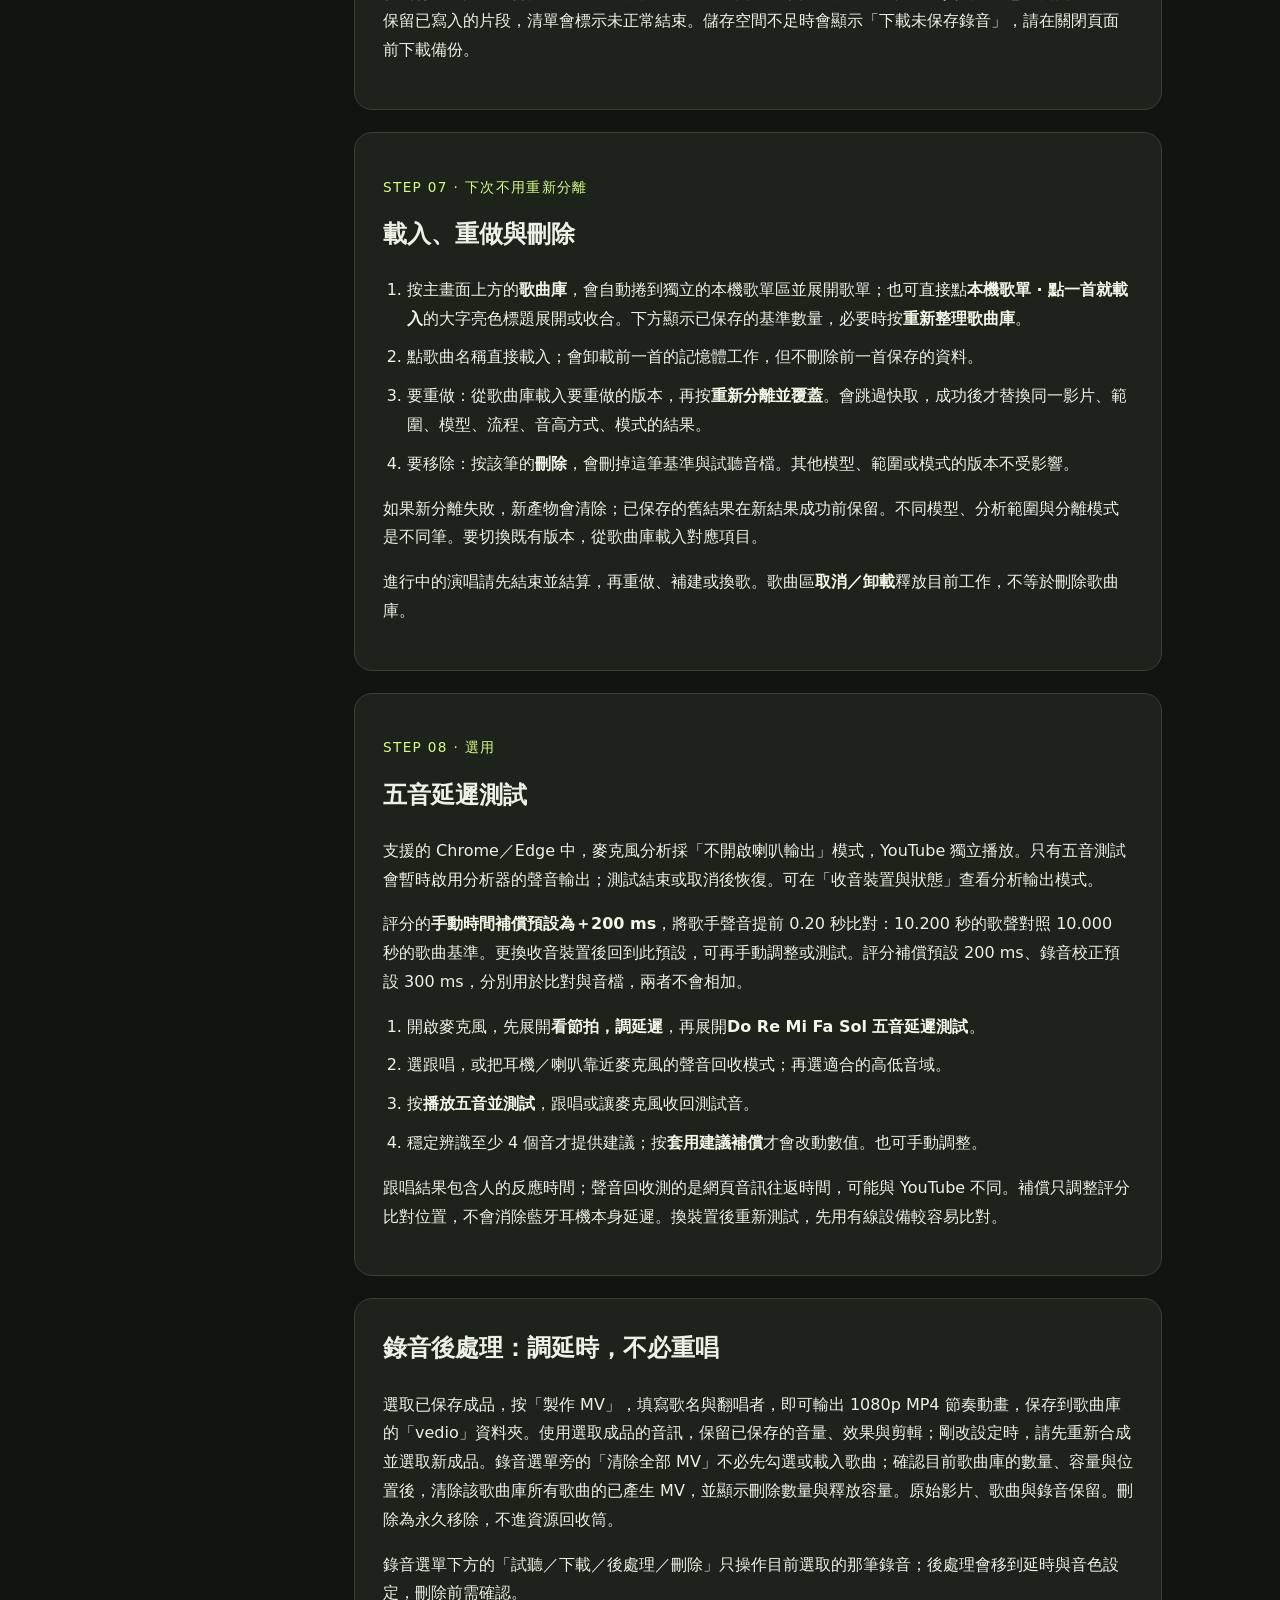
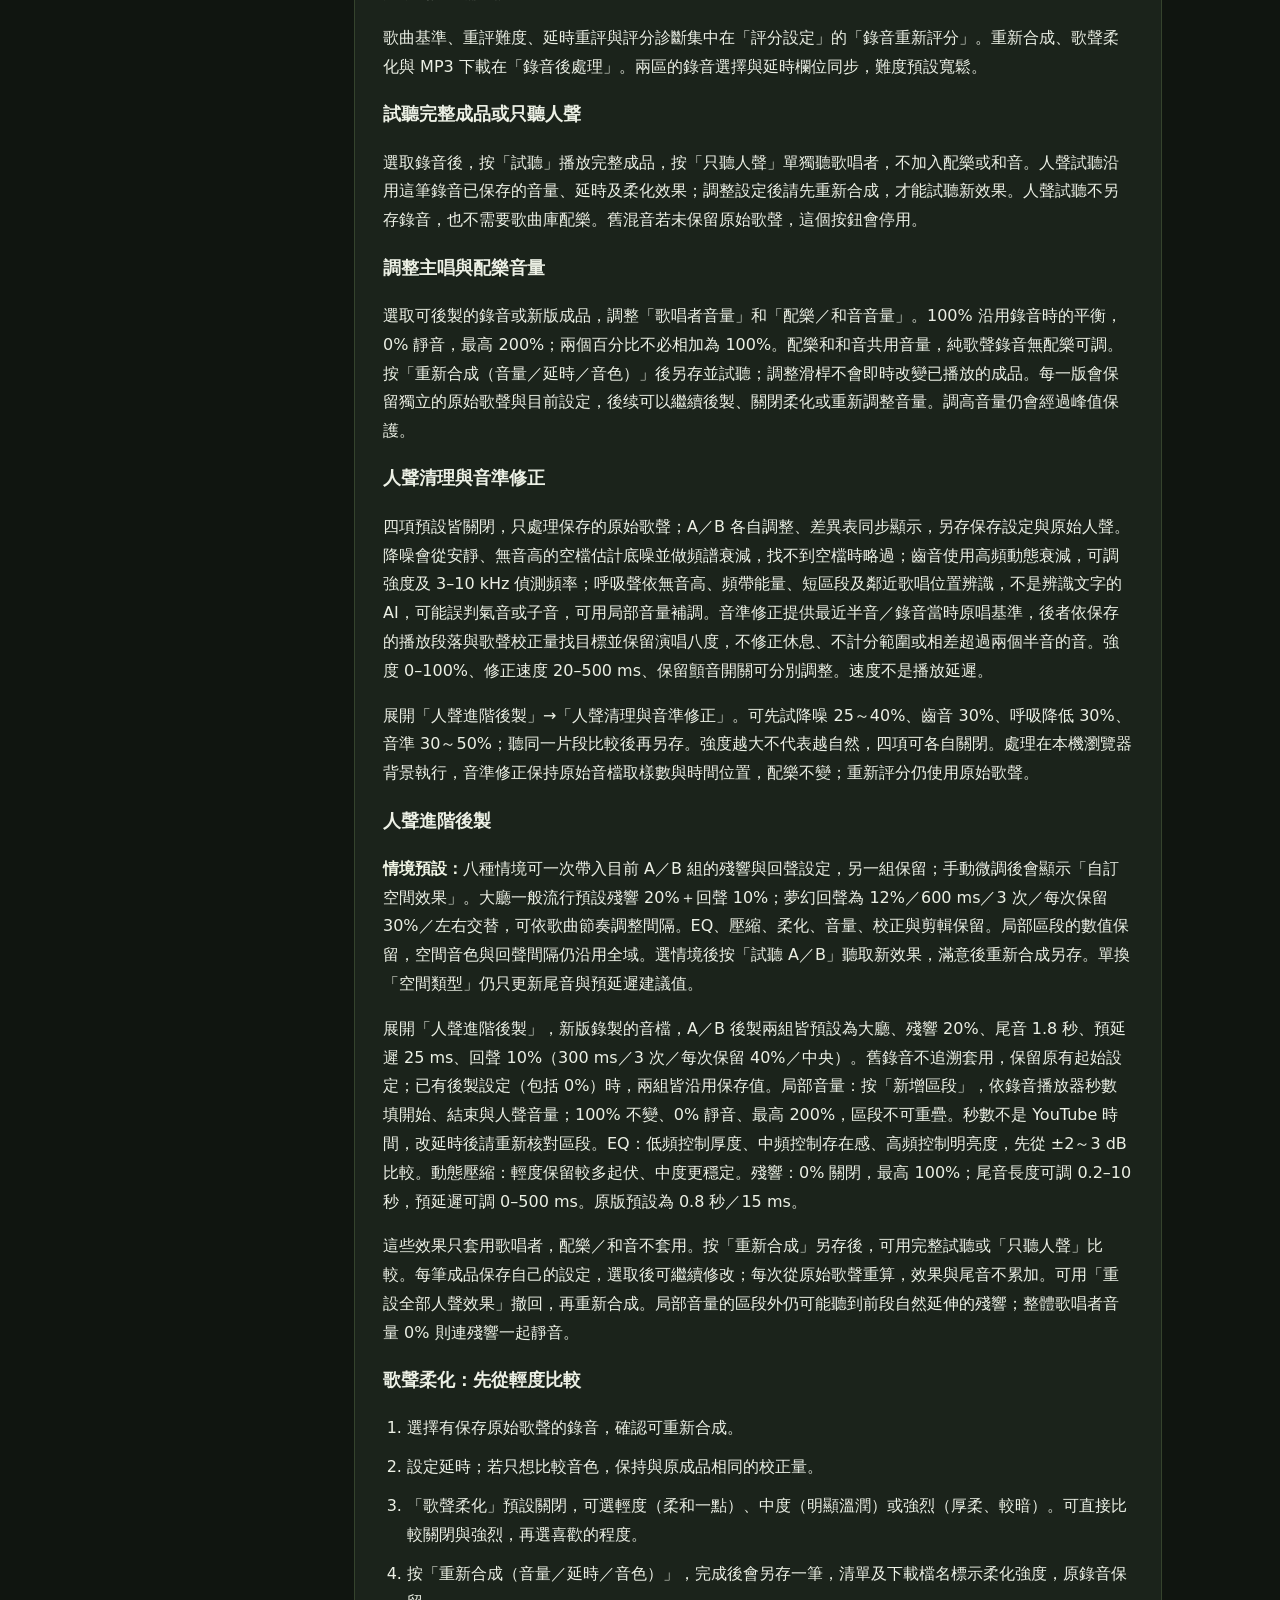
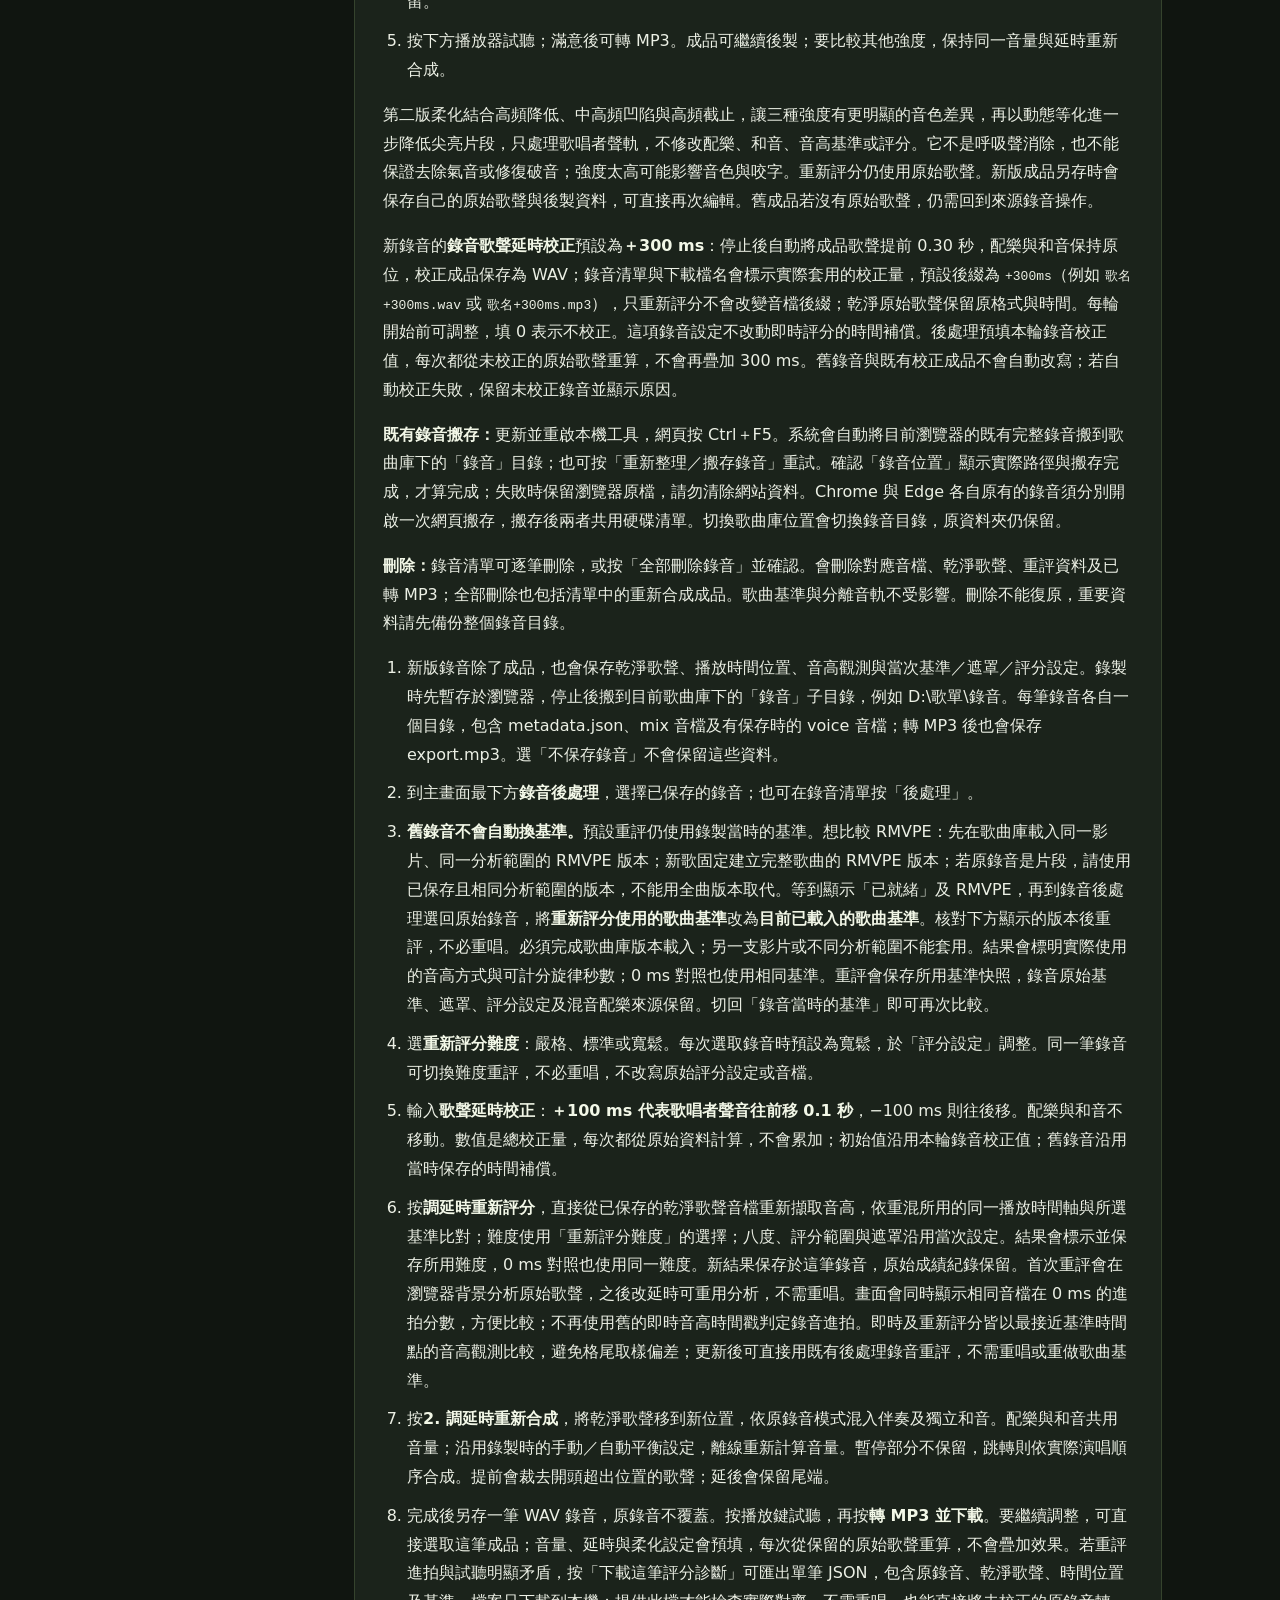
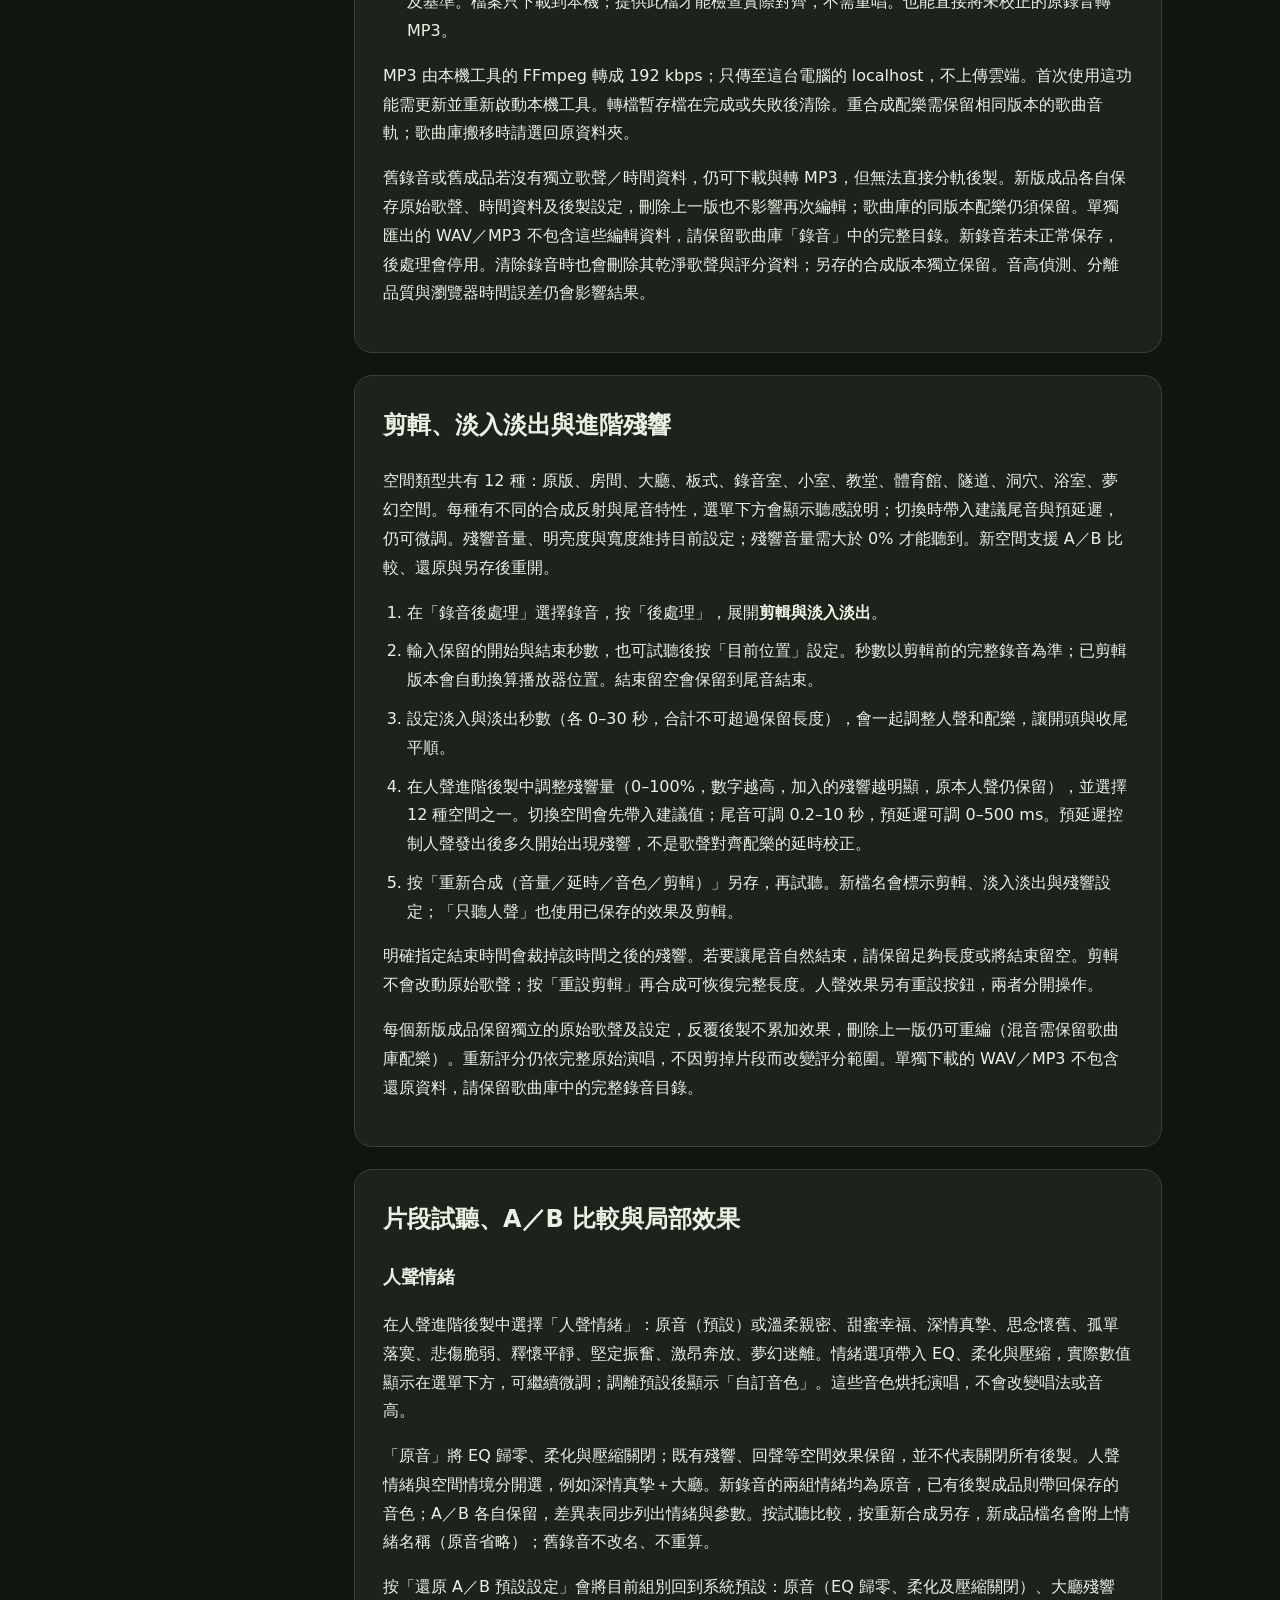
==== commit 8f8a9359: "Remove Voice Lab, MIDI-SAG arrangement lab and legacy SoulX The user asked to remove the two panels " ====
--- a/manual.en.html
+++ b/manual.en.html
@@ -10,21 +10,19 @@
 </head>
 <body>
 <header><label class="language-picker" data-i18n-skip for="language-select">語言 / Language<select id="language-select" data-language-picker><option value="zh-Hant">繁體中文</option><option value="en">English</option></select></label><a href="./">← Back to Sing &amp; Record</a><h1>Choose a song. Record. Make your mix.</h1><p>A guide for desktop Chrome and Edge on Windows. The website provides the interface; local tools process audio on your computer. Traditional Chinese is the default. Choose English in the page header to remember your preference in this browser.</p></header>
-<main><nav aria-label="Guide contents"><a href="#quick">Daily workflow</a><a href="#install">Install and start</a><a href="#folder">Library location</a><a href="#prepare">Prepare a song / Key</a><a href="#listen">Separated stems</a><a href="#masks">Scoring masks</a><a href="#sing">Whole-song recording</a><a href="#segments">Segment recording</a><a href="#original-vocal-ranges">Original vocal regions</a><a href="#recording">Preview and production</a><a href="#latency">Timing and scoring</a><a href="#voicelab">Voice Lab</a><a href="#arrangement">Arrangement lab</a><a href="#mv">Cover music videos</a><a href="#library">Storage and cleanup</a><a href="#trouble">Troubleshooting</a><a href="#data">Data and usage</a></nav><div>
+<main><nav aria-label="Guide contents"><a href="#quick">Daily workflow</a><a href="#install">Install and start</a><a href="#folder">Library location</a><a href="#prepare">Prepare a song / Key</a><a href="#listen">Separated stems</a><a href="#masks">Scoring masks</a><a href="#sing">Whole-song recording</a><a href="#segments">Segment recording</a><a href="#original-vocal-ranges">Original vocal regions</a><a href="#recording">Preview and production</a><a href="#latency">Timing and scoring</a><a href="#mv">Cover music videos</a><a href="#library">Storage and cleanup</a><a href="#trouble">Troubleshooting</a><a href="#data">Data and usage</a></nav><div>
 <section id="quick"><h2>Daily workflow</h2><ol><li>Run <code>.\start-local.ps1</code> in your tools folder, then click <strong>Check local tools</strong> on the website.</li><li>Choose your input mode and microphone. Enable the microphone and test your voice with headphones.</li><li>Load a prepared library song, or import media and prepare its reference. Check the song key.</li><li>Choose guide vocals and recording levels, then record the whole song or individual segments.</li><li>Preview your take. For segment mixed previews, adjust vocal and backing levels while listening. Save for post-production when satisfied.</li><li>Compare effects with A/B, render a new result, then download audio or create a music video.</li></ol></section>
 <section id="install"><h2>Install once, start each session</h2><p>Use the <strong>Download the local tools</strong> link in the website’s local-tools panel. Extract the package to a permanent folder. Install Node.js 22 or later and the Python version specified by the setup instructions. Open PowerShell in that folder.</p><pre><code>.\setup-local.ps1</code></pre><p>Let setup install the required packages and models. Audio stays local. Start the tools after setup and after each computer restart:</p><pre><code>.\start-local.ps1</code></pre><p>Keep the tools running while using the website. Allow browser microphone and local network access when requested. Restarting the computer does not uninstall the tools. Additional features may require their own local models and dependencies; use the status shown in each panel.</p></section>
 <section id="folder"><h2>Choose your song library</h2><p>Click <strong>Choose folder</strong>, or enter a full folder path and click <strong>Use this location</strong>. The computer remembers it. Changing locations does not delete the old library. Cancel or unload a song before switching locations. Models are stored separately from the song library and are shared across songs.</p></section>
 <section id="prepare"><h2>Prepare a song and choose its key</h2><ol><li>Select YouTube, local video, or local audio. Load a YouTube URL, or choose and import a local file. Local files are limited to 2 GB and 15 minutes; the original file is retained.</li><li>Choose the key, from −12 to +12 semitones. Tempo stays the same. The default is the original key.</li><li>Click <strong>Prepare song reference</strong>. Wait until the status says ready; 100% separation alone is not the end of preparation.</li></ol><p>New songs default to full-song analysis, RMVPE pitch extraction, and retained preview stems. Advanced settings offer other models, short test ranges, and workflows. Changing model, mode, or key creates or loads the corresponding version. Different key versions keep separate recordings and segment drafts.</p><h3 id="pitch-model">RMVPE and existing versions</h3><p>Changing the pitch extraction setting alone does not load a new reference. Prepare the reference to apply it. Compatible retained stems can be reused without separating again. Existing songs remain available in the library.</p></section>
-<section id="listen"><h2>Preview the separated stems</h2><p>Preview vocals and instrumental to check separation. A lead / harmony version also offers separate lead and harmony previews. Choose this mode before preparation if Voice Lab should change only the lead singer. Separation can make mistakes, so listen before committing to a long conversion.</p><p>If a song has only scoring data, use <strong>Rebuild preview stems</strong>. Stem preview pauses YouTube and does not score your voice.</p></section>
+<section id="listen"><h2>Preview the separated stems</h2><p>Preview vocals and instrumental to check separation. A lead / harmony version also offers separate lead and harmony previews. Choose this mode before preparation if “Backing only” playback should keep the original harmony vocals. Separation can make mistakes, so listen before committing to a long conversion.</p><p>If a song has only scoring data, use <strong>Rebuild preview stems</strong>. Stem preview pauses YouTube and does not score your voice.</p></section>
 <section id="masks"><h2>Exclude incorrect reference regions from scoring</h2><p>Load a reference, find an instrumental or misidentified passage, and enter its start and end in seconds or min:sec. Add and save the mask. Masked regions show <strong>Rest</strong> and do not count toward pitch, timing, or completeness; the video continues normally. Masks save locally, are shared across models for the same media and analysis range, and are fixed for the current singing round.</p></section>
 <section id="sing"><h2>Record a whole song</h2><p>Choose browser capture, or native capture if enabling the microphone lowers your backing audio. Native capture requires the local Python capture environment. Enable the microphone and check input first.</p><p>Select original vocals + backing, or backing / harmonies only for guidance. This is separate from what the recording saves. Choose singer-only, mixed recording, or no recording in the recording settings.</p><p>Click <strong>Sing from the start</strong>. Recording starts with playback and pauses during pauses or buffering. Playing YouTube directly only scores; it does not begin a recording.</p><h3 id="finish">Stop, review, then approve</h3><p>Stop input, finish and score, or let the song end. Whole-song takes are kept under <strong>Pending review</strong>. Preview or delete a take, then <strong>Save for post-production</strong> when satisfied. A pending take remains available without being promoted to a finished result.</p></section>
 <section id="segments"><h2>Record and replace individual segments</h2><ol><li>Load a song and enable segment mode. Click <strong>Split here</strong> during playback to create boundaries.</li><li>Drag a boundary, enter an exact mm:ss.sss time, or step it earlier / later. Preview three seconds either side of a boundary. Segments must remain continuous and at least 0.1 seconds long.</li><li>Select a segment. Choose pre-roll (default 5 seconds) and tail allowance (default 2 seconds). Loop practice does not record.</li><li>Click <strong>Record this segment</strong>. It saves automatically after the tail, or use Stop / Save. Record as many takes as needed.</li><li>Choose a take for each segment. Preview the selected take with vocals + backing, enable manual levels, and adjust the 0–200% vocal and backing sliders while listening. Playback continues from the same position.</li><li>Assemble the full mix. You can also adjust levels during this preview. Save for post-production or download WAV to render the latest levels. An already assembled mix can save the latest levels directly.</li></ol><p>Original takes are kept, so level changes do not require another performance. Raw vocals-only preview plays the original input without balance or timing correction. If a region has no usable take, record it or explicitly allow silence. Changing take selections, boundaries, timing, or original-vocal regions requires a new assembly.</p><p>Draft boundaries and selections are stored in the current browser; takes are saved in the library. Clearing this song’s segment recordings preserves boundaries, other songs, whole-song recordings, and saved production results.</p></section>
 <section id="original-vocal-ranges"><h2>Add original vocals to parts of a segment mix</h2><p>Under original vocal regions, enter start and end in song time and choose <strong>Original + my recording</strong> or <strong>Original only</strong>. Regions cannot overlap. The current segment’s times can be filled in with one button.</p><p>These regions apply to the full mixed assembly. Outside them, your own vocals are used, with continuous backing. Original vocals use the current song key and do not receive microphone correction. Raw vocal preview ignores these regions. Save the draft and assemble again after editing them.</p></section>
 <section id="recording"><h2>Preview, compare, and produce</h2><p>Select a saved recording. <strong>Preview</strong> plays its finished mix; <strong>Vocals only</strong> plays the separate singer track with saved production settings. Settings changed afterward require rendering before the finished player reflects them.</p><h3>A/B comparison</h3><p>A and B start with the recording’s saved settings and can be adjusted separately. B is selected initially. Select the same phrase, up to 30 seconds, and switch A/B previews at the same playback position. Optional loudness matching reduces the louder version for comparison only. Trim and fades are shared and are not applied in clip comparison. Switching recordings or reloading clears temporary A/B edits.</p><h3>Levels, timing, and effects</h3><p>100% preserves the recorded balance; 0% mutes. Positive timing correction moves late vocals earlier; negative values move early vocals later. Enter a total correction, not an additional increment. Backing stays fixed. New recordings default to 300 ms correction; AI voice results that already include source correction use 0.</p><p>Available vocal processing includes smoothing, EQ, compression, reverb, delay, region levels and effects, noise reduction, de-essing, breath reduction, and pitch correction. Try short clips and change one control at a time. Mood presets change tone; space presets change reverb and delay. Cleanup and pitch correction have independent controls.</p><p>Region times use the full recording after timing correction and before trimming, not YouTube time. Regions cannot overlap. Recheck them after timing changes. Reverb tails can extend beyond regions.</p><h3>Save your preferred version</h3><p>Select A or B, set trim and fades, then <strong>Render again</strong>. This saves a new editable result while preserving the original. Processing always starts from the original vocals, so effects and trimming do not accumulate. Leave the trim end blank to keep the full reverb tail. Download WAV or convert to MP3 afterward.</p></section>
 <section id="latency"><h2>Recording correction and scoring compensation</h2><p>These are separate settings. <strong>Recorded vocal timing correction</strong> defaults to +300 ms and moves vocals earlier in the finished audio. Original vocals remain available for production. <strong>Manual time compensation</strong> defaults to +200 ms and changes live scoring comparisons only.</p><p>The optional Do Re Mi Fa Sol test measures singing response or speaker-to-microphone loopback. Review the suggested value before applying it. It does not save audio. Bluetooth, USB, wired, and built-in devices can differ; changing microphones resets scoring compensation to its starting value.</p><p>Relaxed difficulty is the default. Choose standard or strict, octave tolerance, and performed-only or whole-song scoring before a round. Pauses are unscored, but missed and skipped parts reduce the score. Rescoring uses the original recording data and your selected reference and difficulty; audio production does not rewrite the performance score.</p></section>
-<section id="voicelab"><h2>Voice Lab</h2><p>Enable Voice Lab, choose the loaded song’s original singer or your saved recording, and select an installed personal voice model. To add models, create a folder in the indicated model directory containing a .pth file and its matching .index, then rescan.</p><p>Try 10–20 seconds first. Adjust RVC index, consonant protection, envelope, pitch method, optional auto-tune, or vocal transposition under advanced settings. These changes need regeneration. A lead / harmony song version converts the lead only and retains original harmonies with the backing.</p><p>After generation, adjust AI blend and vocal / backing levels without regenerating. Original / Voice Lab previews switch at the same position. Saved alternative backing must match the song version and cover the vocal range. To convert the full song, choose Full song and generate again; changing the range alone does not extend a result. Save or download the generated range when satisfied.</p></section>
-<section id="arrangement"><h2>MIDI-SAG Arrangement Lab</h2><p>Load a prepared song with stems and enable arrangement. Local installation and generation validation must pass before use. Choose chord style, changes per bar, key, instruments, mood, density, seed, and range. Optional section lines use song seconds and a code, for example <code>30 chorus</code>.</p><p>Generate up to 10 minutes, then compare original and new backing at the same position. Check harmony, beat alignment, and transitions. Save to the backing library for use in Voice Lab. Instrument choices guide the model; they do not create independently switchable instrument tracks.</p></section>
-<section id="mv"><h2>Create a cover music video</h2><p>Select a saved recording and click Create music video, or bring in a Voice Lab result. Enter the song title and singer name. The video uses the selected finished audio with its saved levels, effects, and trim. Render production changes before selecting the source.</p><p>Output is a 1080p, 30 fps MP4 with an animated spectrum, supporting 1 second to 10 minutes. Videos save in the library’s <code>vedio</code> folder and can be previewed or downloaded.</p></section>
+<section id="mv"><h2>Create a cover music video</h2><p>Select a saved recording and click Create music video. Enter the song title and singer name. The video uses the selected finished audio with its saved levels, effects, and trim. Render production changes before selecting the source. <strong>Clear all music videos</strong>, next to the recording list, removes every generated video in the current library without selecting a song first; it shows the count, size and location for confirmation, then reports what was deleted and the space freed. Original videos, songs and recordings are kept. Deletion is permanent and does not go to the Recycle Bin.</p><p>Output is a 1080p, 30 fps MP4 with an animated spectrum, supporting 1 second to 10 minutes. Videos save in the library’s <code>vedio</code> folder and can be previewed or downloaded.</p></section>
 <section id="library"><h2>Saved data and cleanup</h2><p>The library stores song references, optional stems, recordings, and finished results. Browser recordings are migrated only after the local copy is verified. If migration fails, the browser copy is kept. Chrome and Edge can share local recordings through the same tools and library, but browser preferences and segment drafts remain browser-specific.</p><p>Deletion dialogs describe their scope. Pending takes, segment takes, production recordings, backing tracks, diagnostic data, temporary conversions, and music videos have separate cleanup controls. Deletions are permanent. Active conversion files and the current preview are protected by temporary-file cleanup.</p></section>
 <section id="trouble"><h2>Troubleshooting</h2><ul><li><strong>Local tools offline:</strong> run start-local.ps1, keep its window open, and check local network permission. The website alone does not install or start audio tools.</li><li><strong>Microphone denied:</strong> allow it in the browser’s site permissions. Check the selected input device and enable it again.</li><li><strong>YouTube player failed:</strong> click Load video again. Some videos block embedding or require sign-in; try another source. A player failure does not delete local references.</li><li><strong>Missing stems:</strong> load the correct song version and rebuild preview stems. Backing-only guidance and mixed production need those files.</li><li><strong>Levels seem unchanged:</strong> raw vocal preview ignores mix balance. For live segment mixing, select vocals + backing and enable manual levels. For saved production, render again after editing.</li><li><strong>Old interface:</strong> reload the page after a release. If a feature requests newer local tools, update and restart them too.</li><li><strong>Interrupted recording:</strong> inspect recording status and download any retained unsaved audio before closing the page. Diagnostic exports may include your vocals.</li></ul></section>
 <section id="data"><h2>Data and usage</h2><p>Microphone analysis, separation, recordings, and production run locally. The website and external media still require their normal network connections, and setup downloads dependencies and models. Your library and recordings are not uploaded by this tool.</p><p>This tool is for local testing and personal non-commercial practice. Process only content you own or are authorized to use, and follow applicable laws and platform rules. The tool provides neither songs nor usage rights. Automatic separation, analysis, and scoring are experimental and may be inaccurate.</p></section>
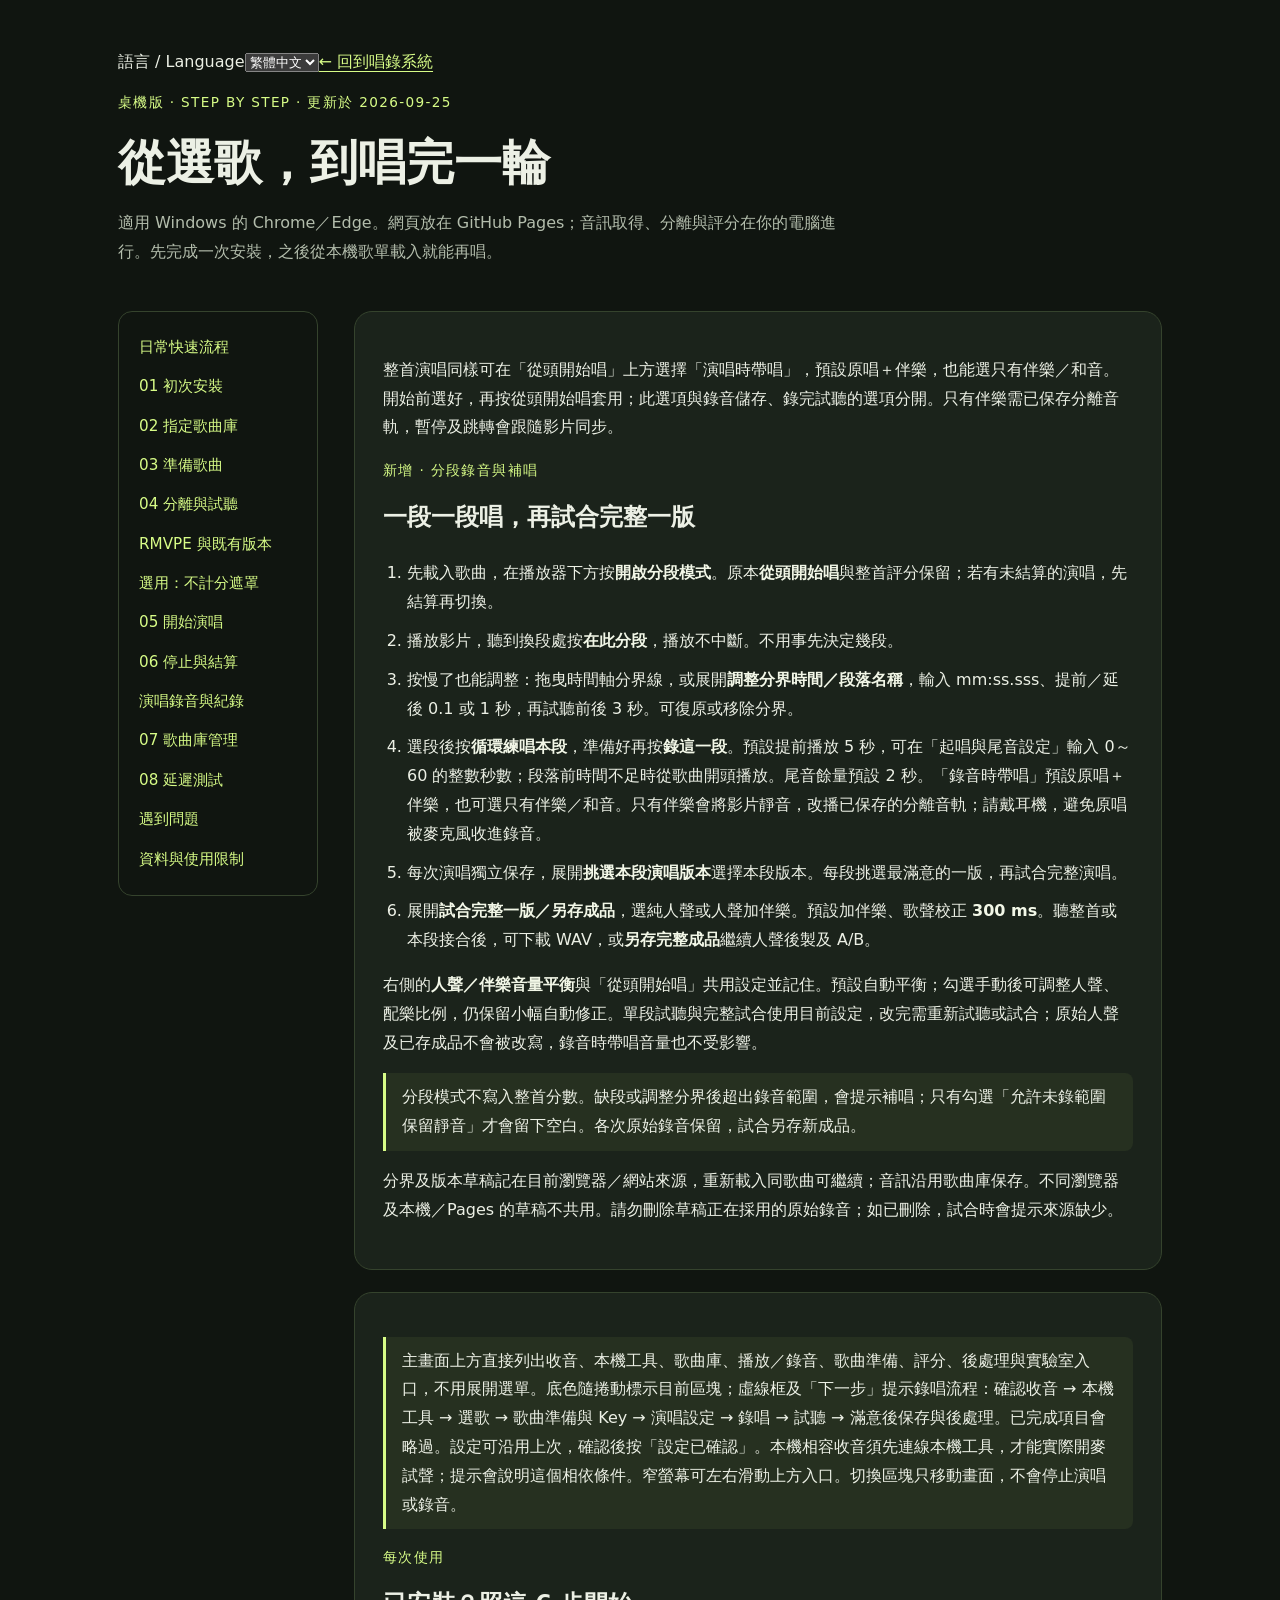
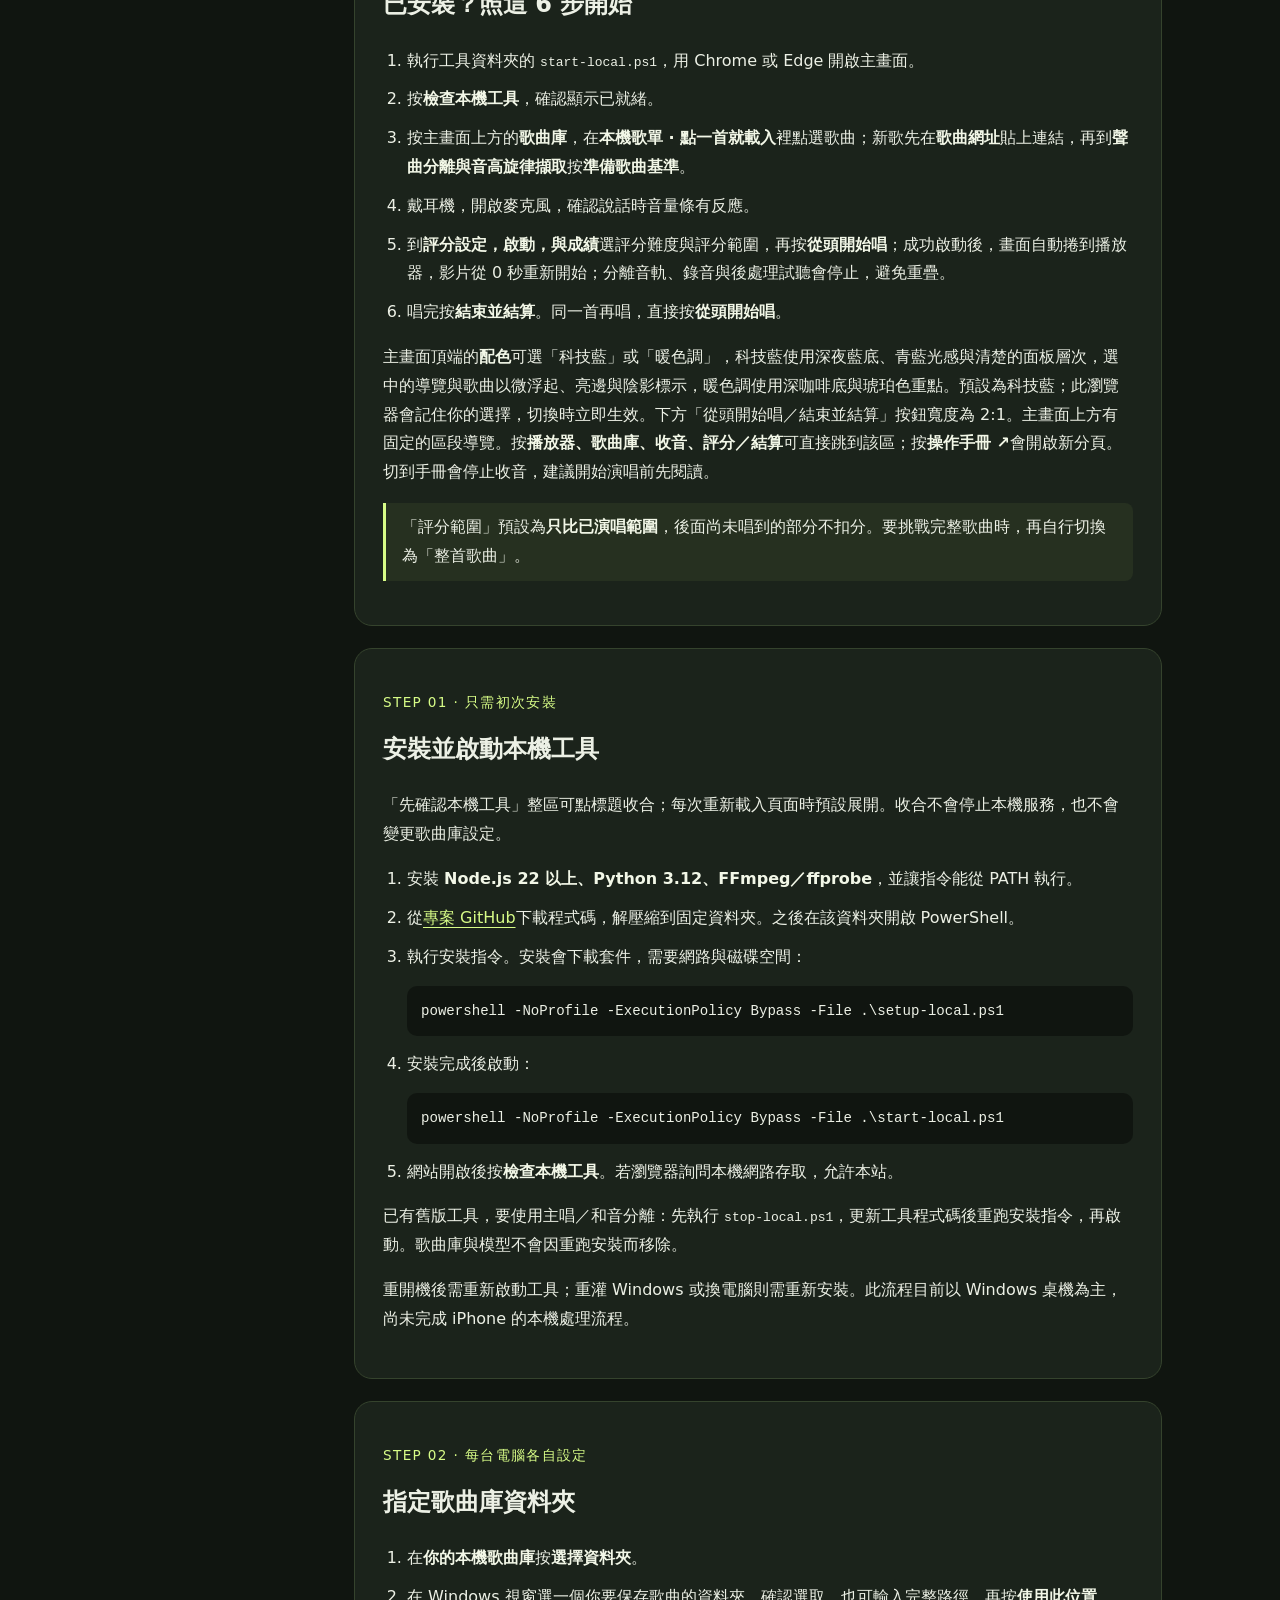
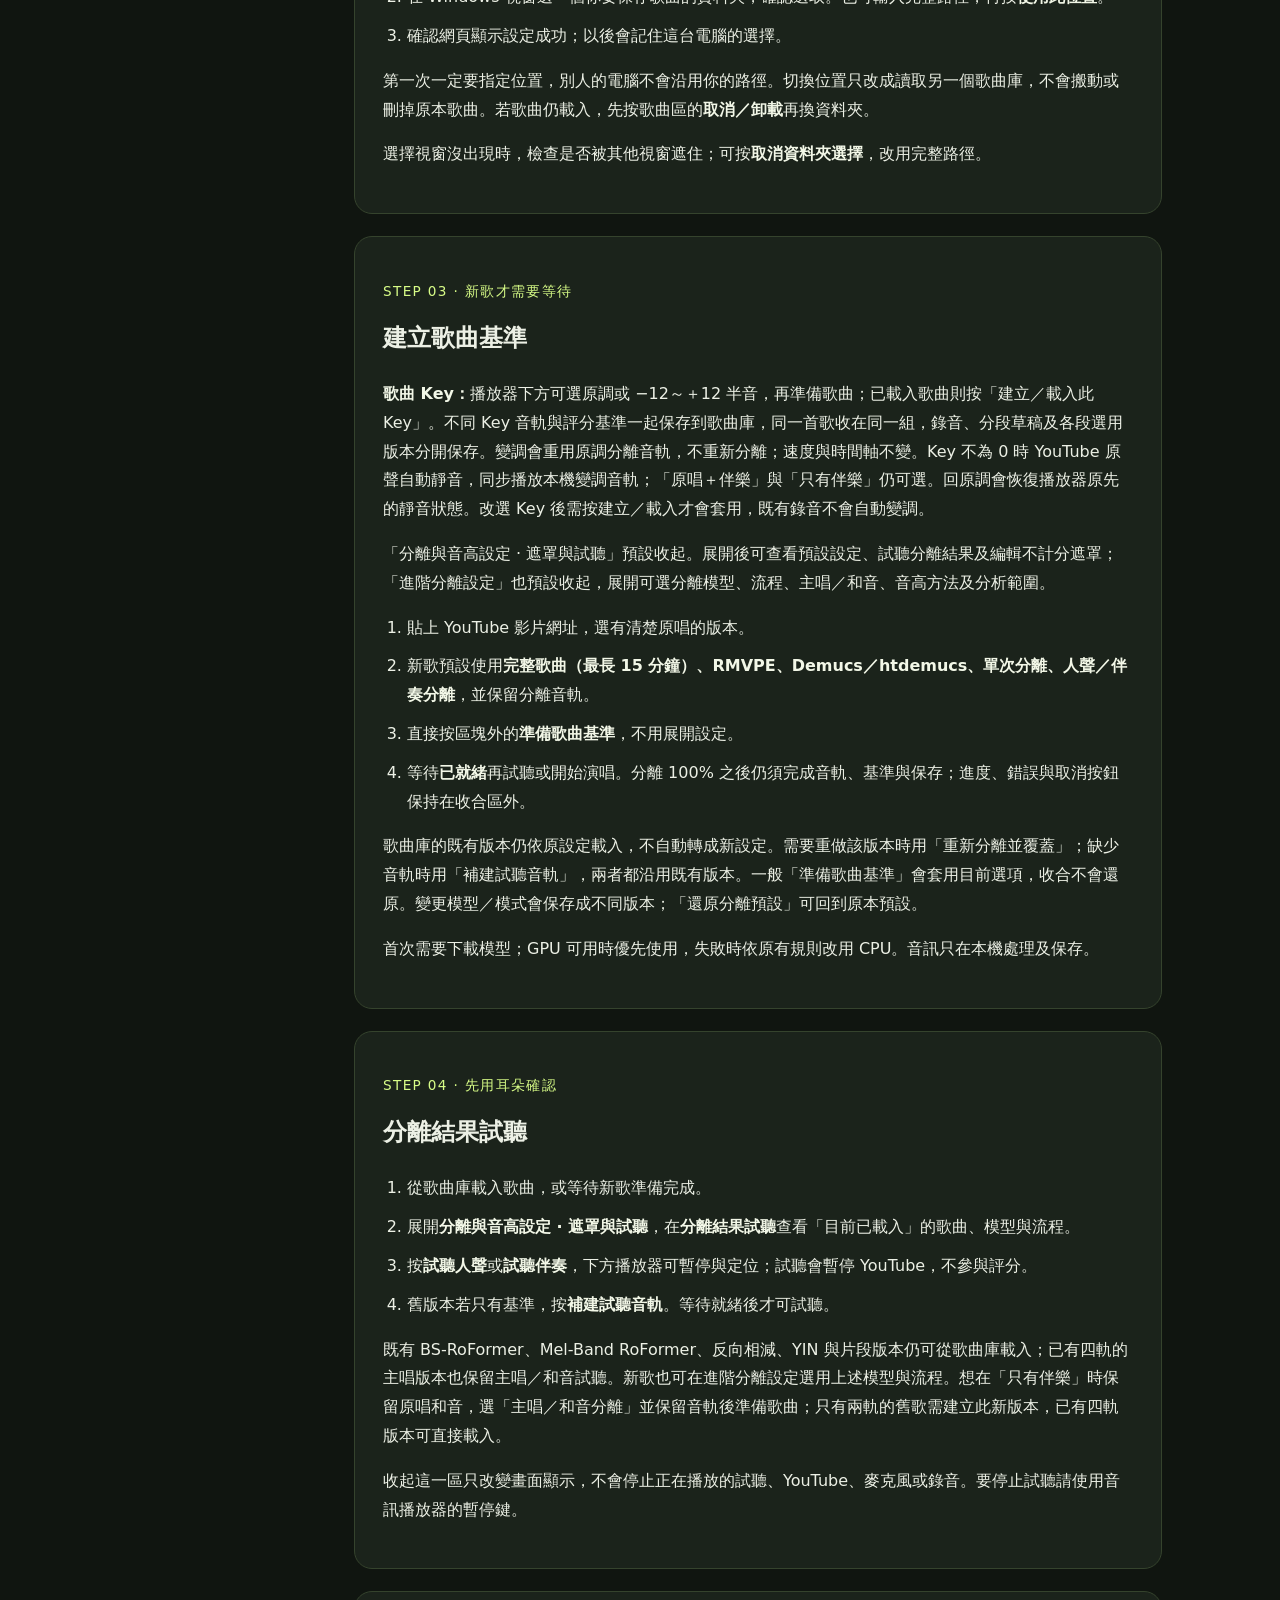
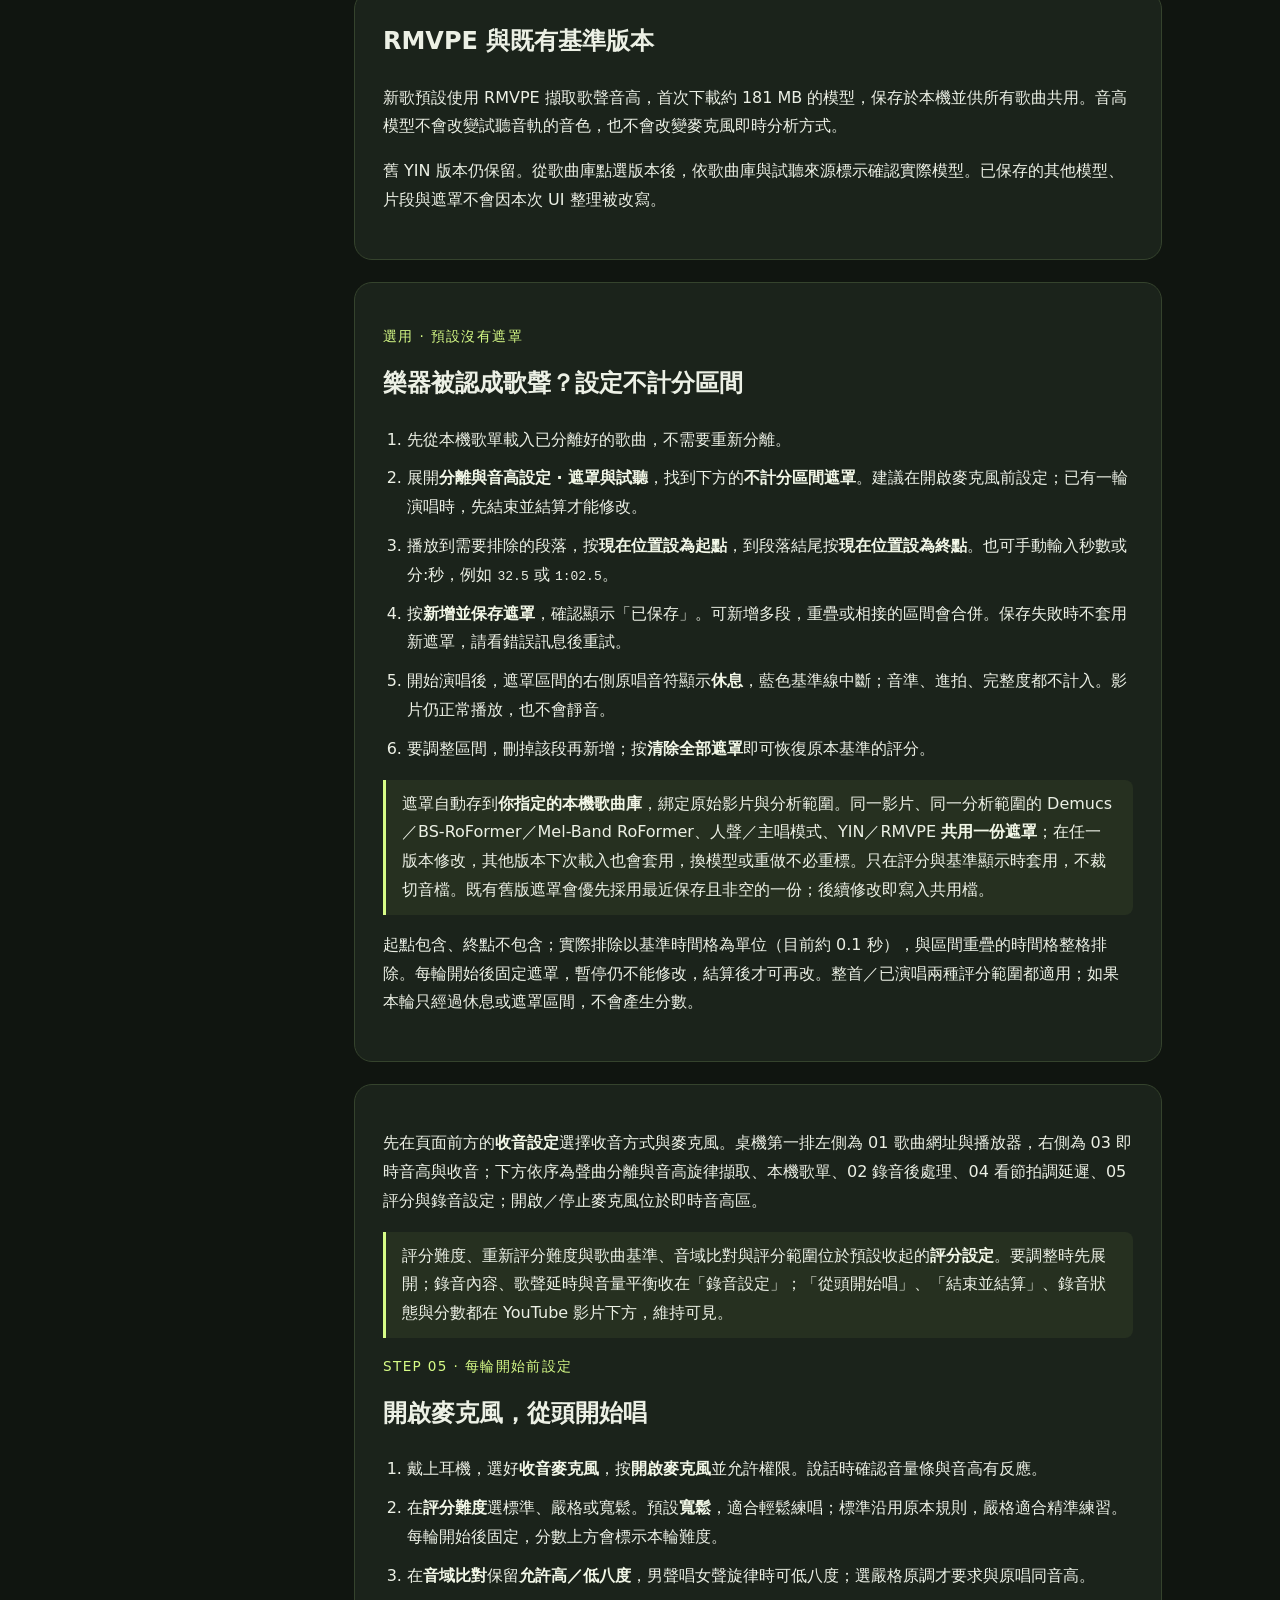
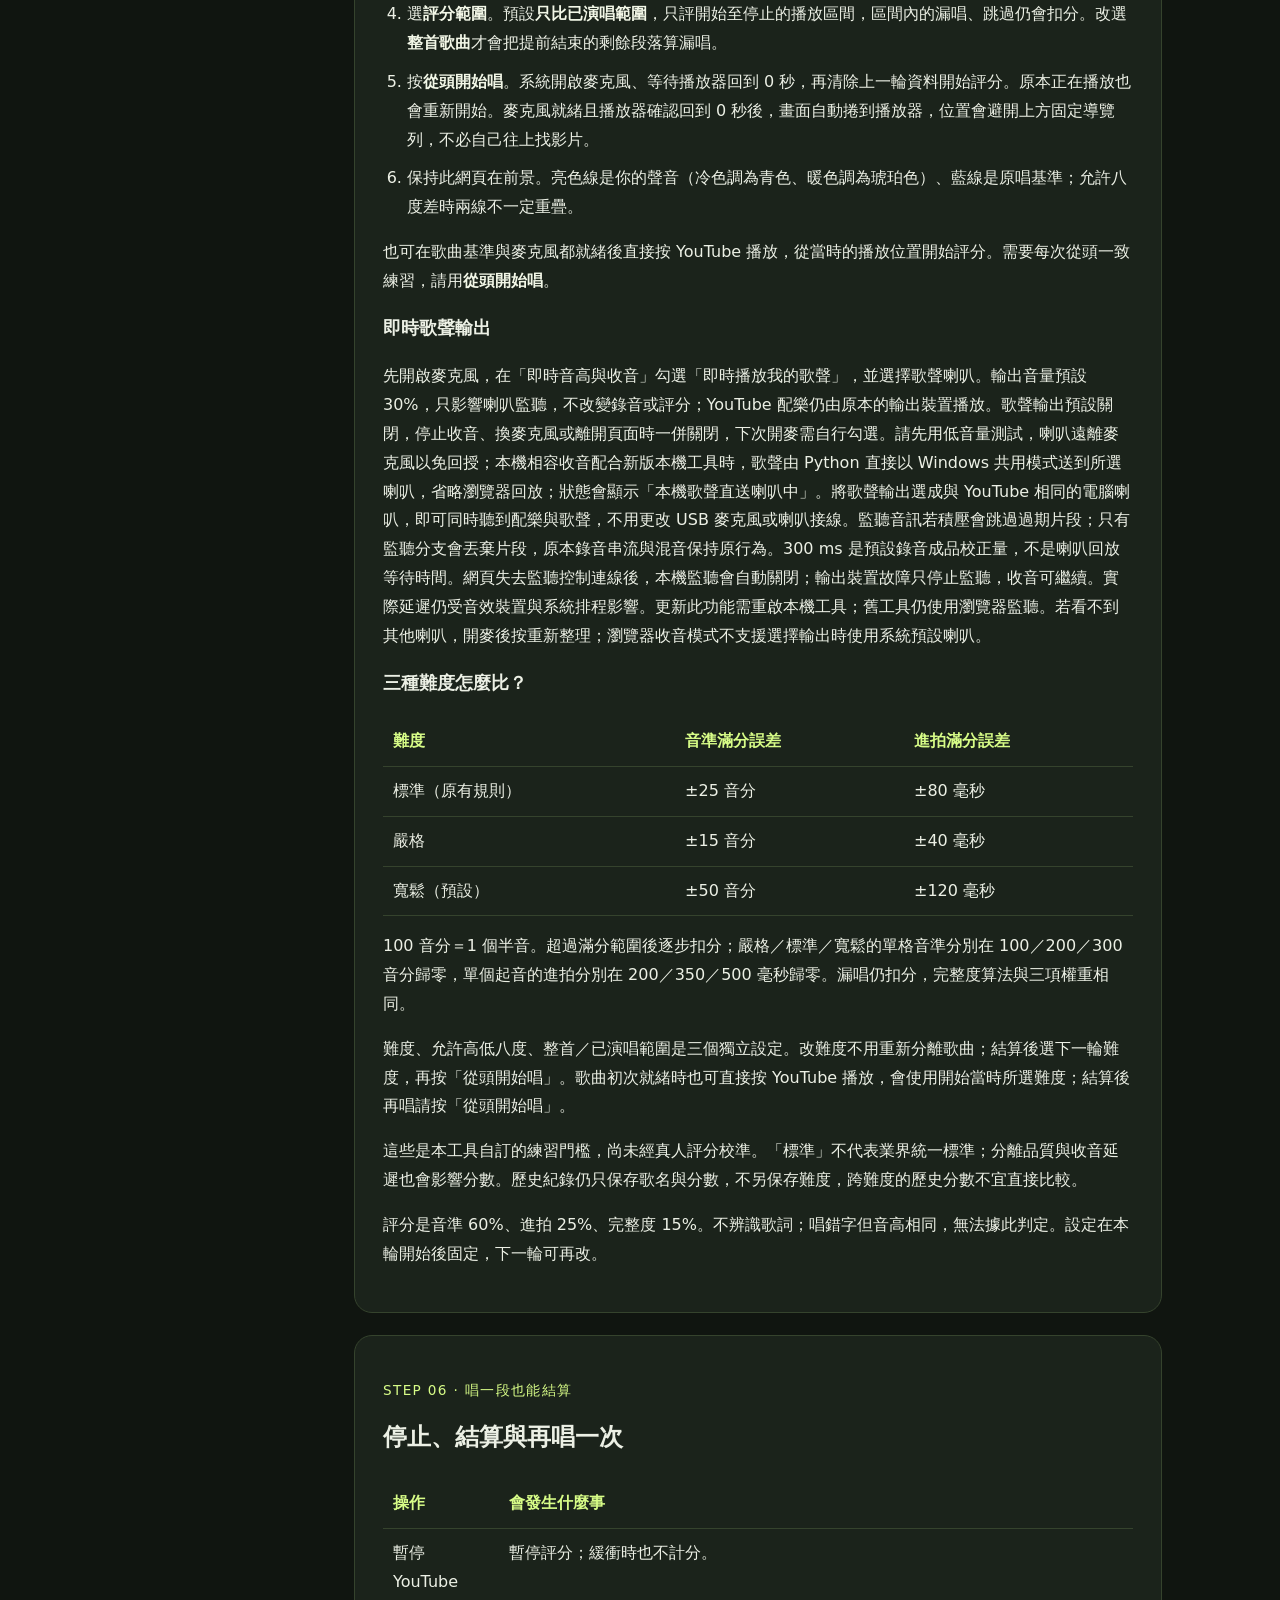
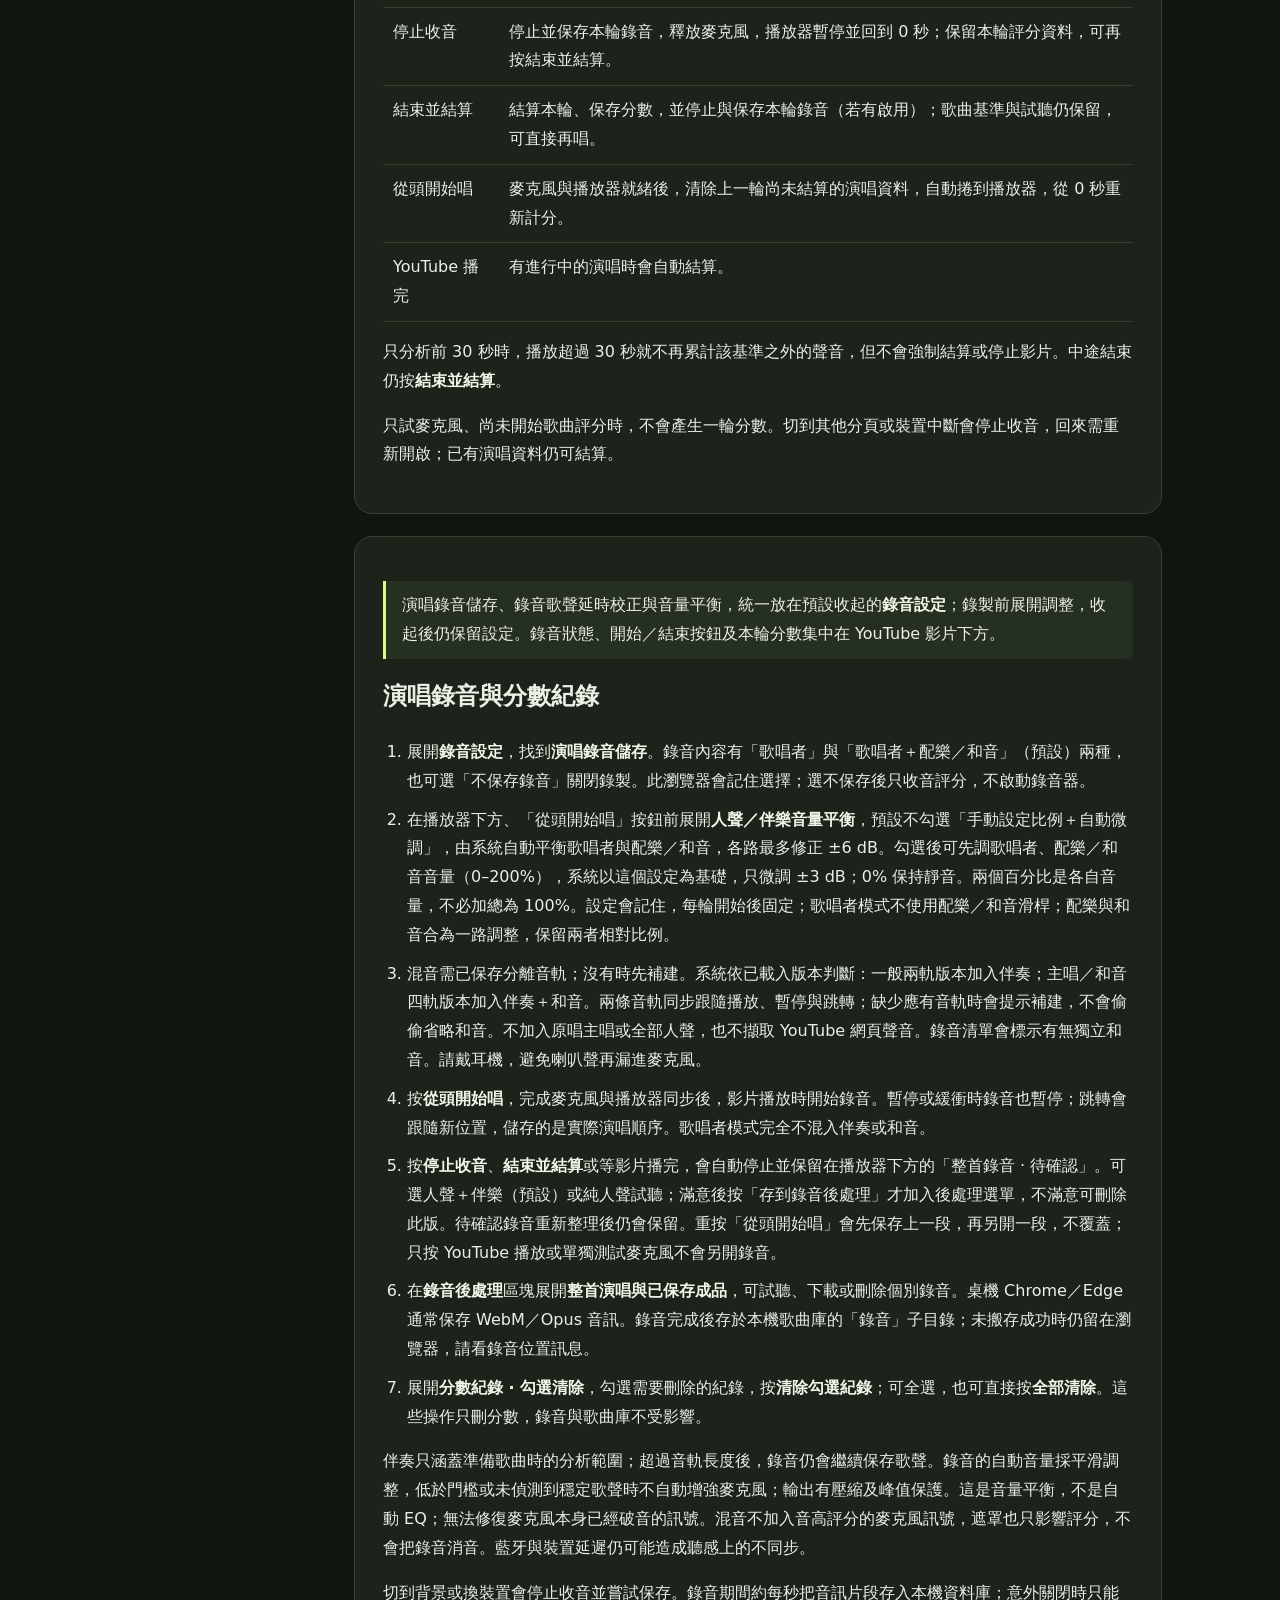
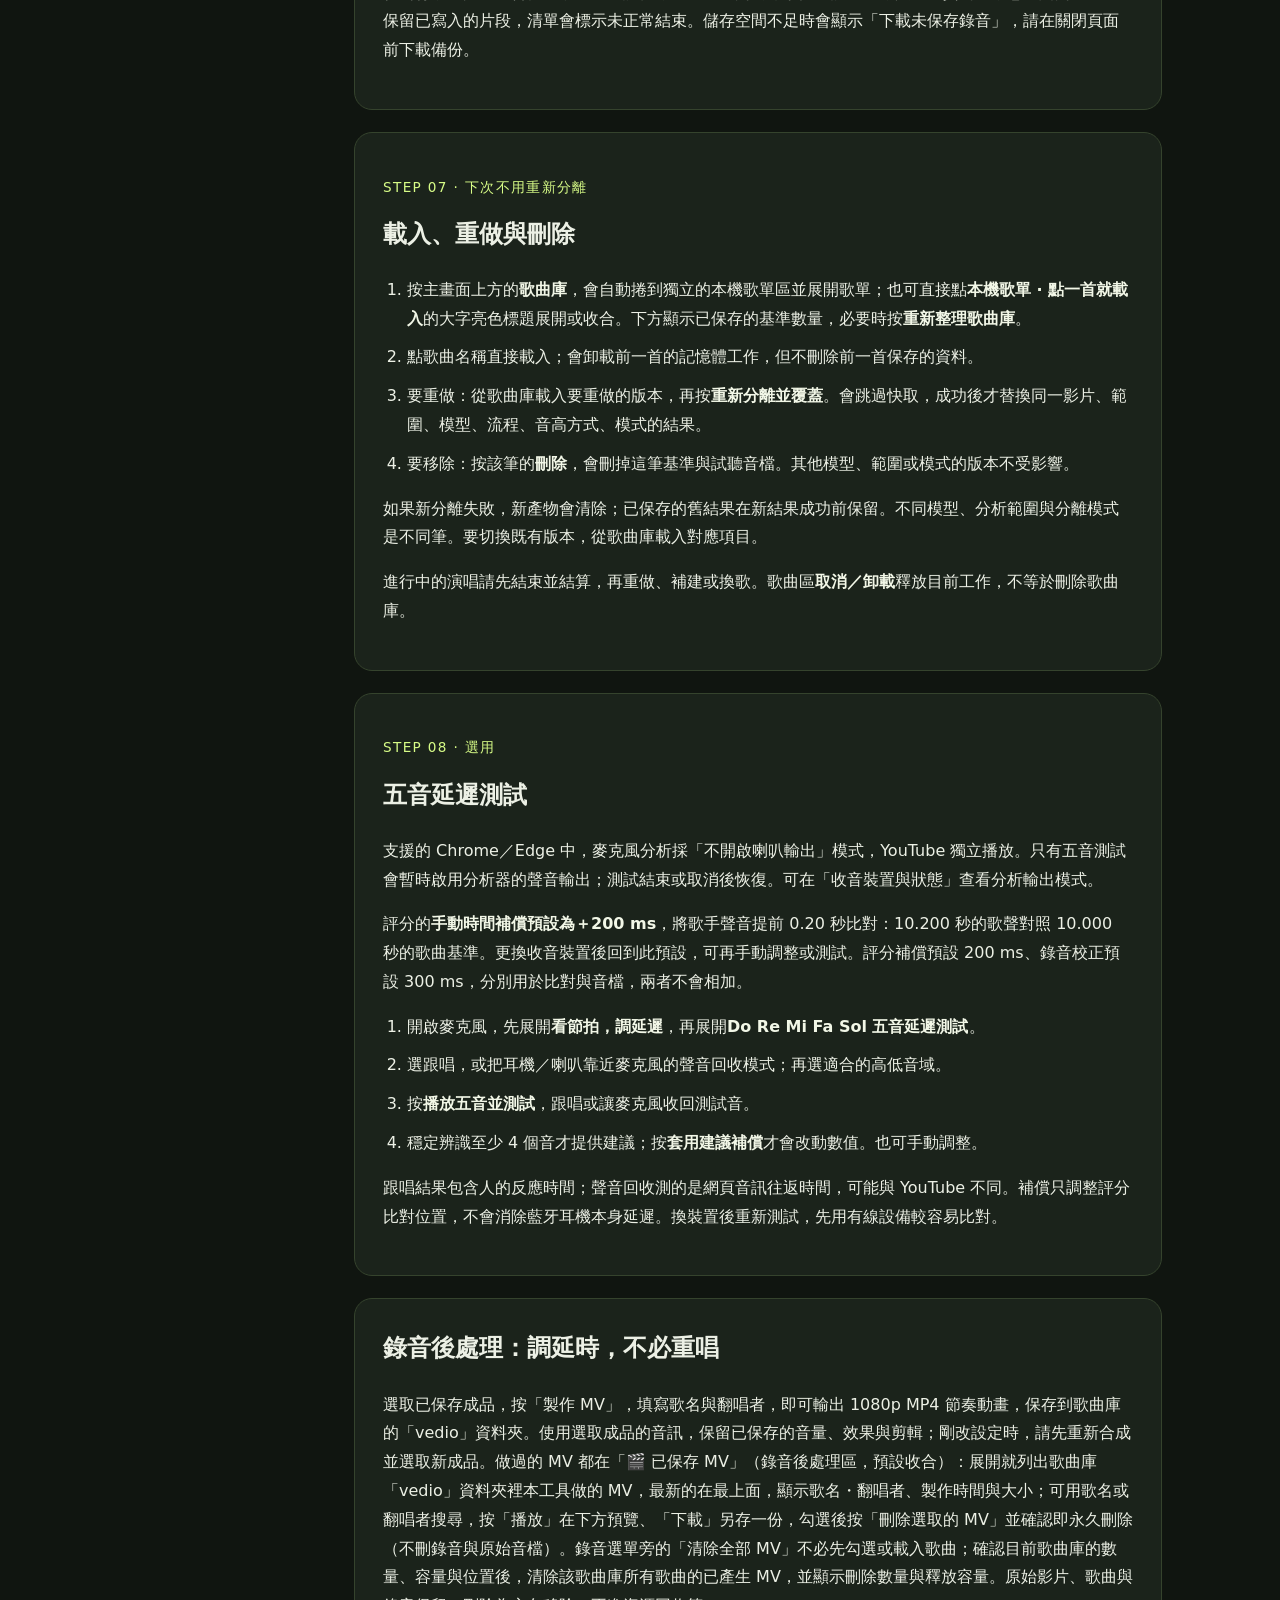
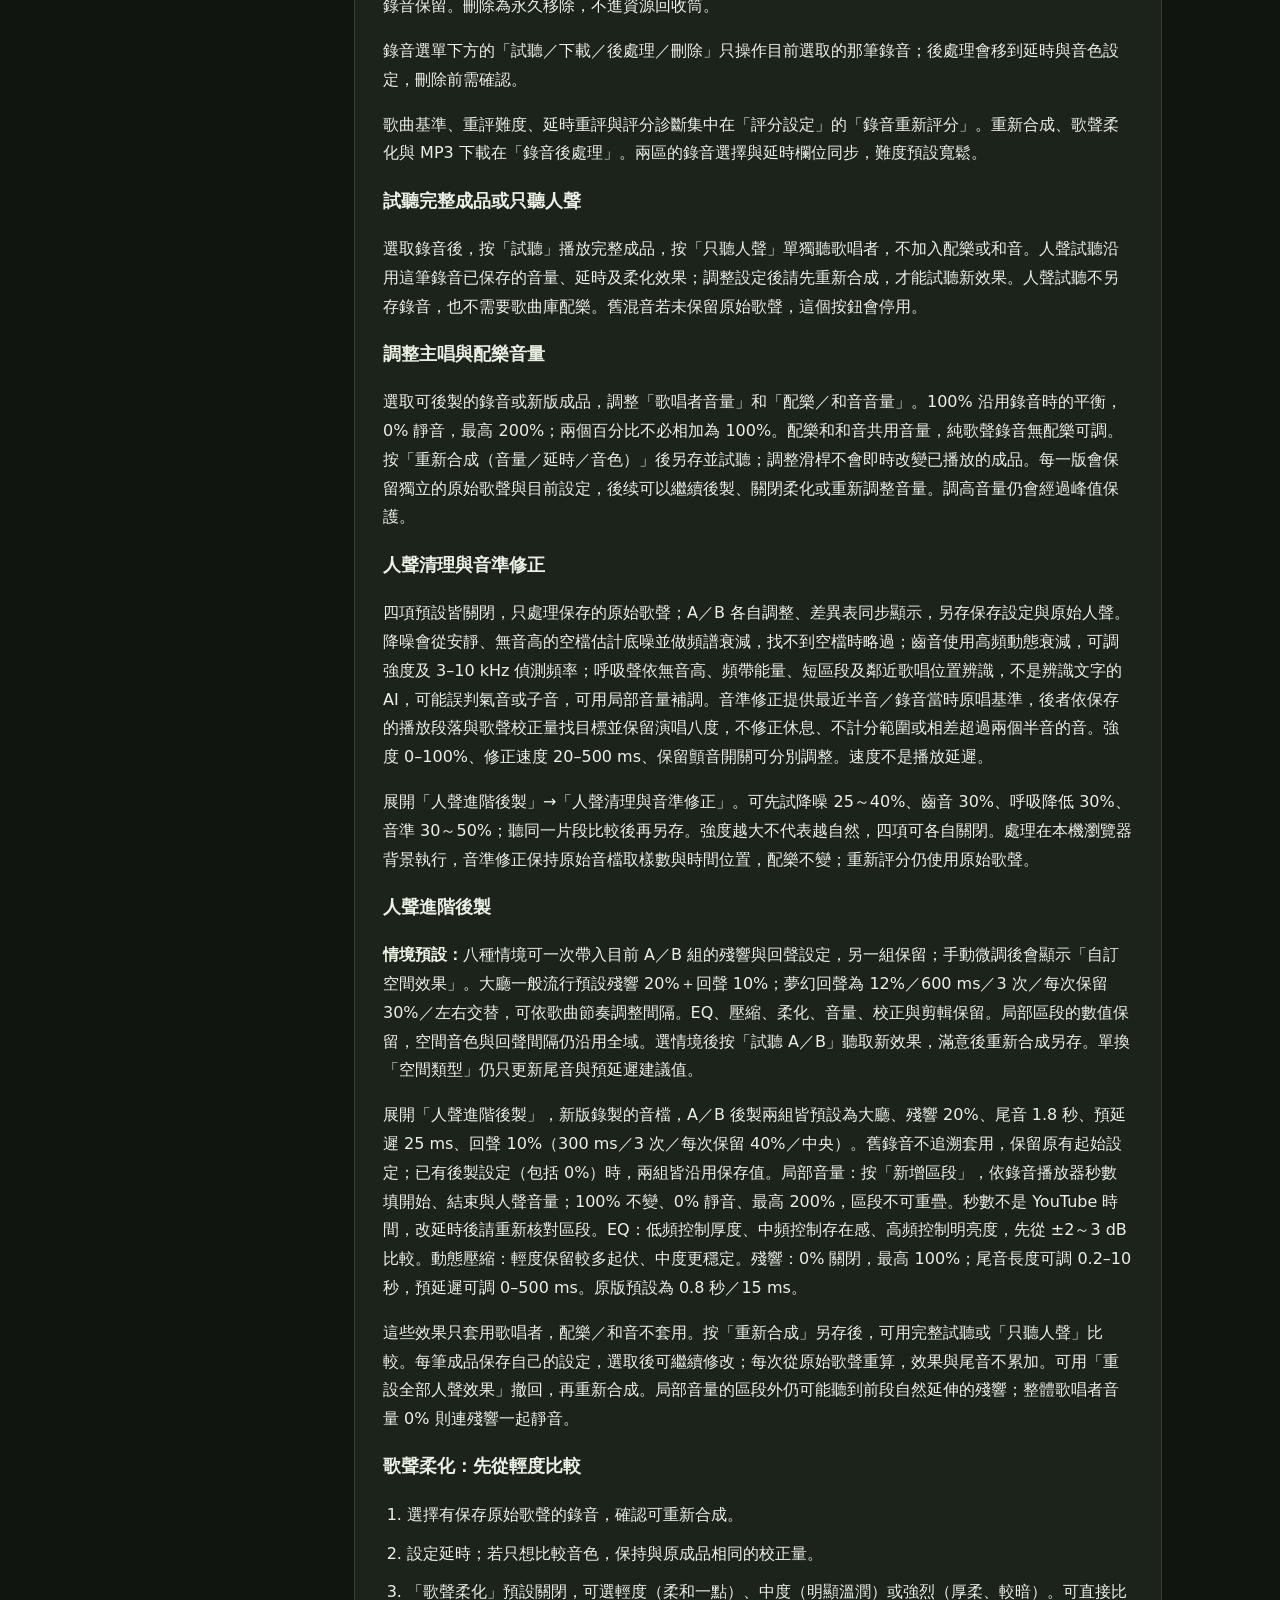
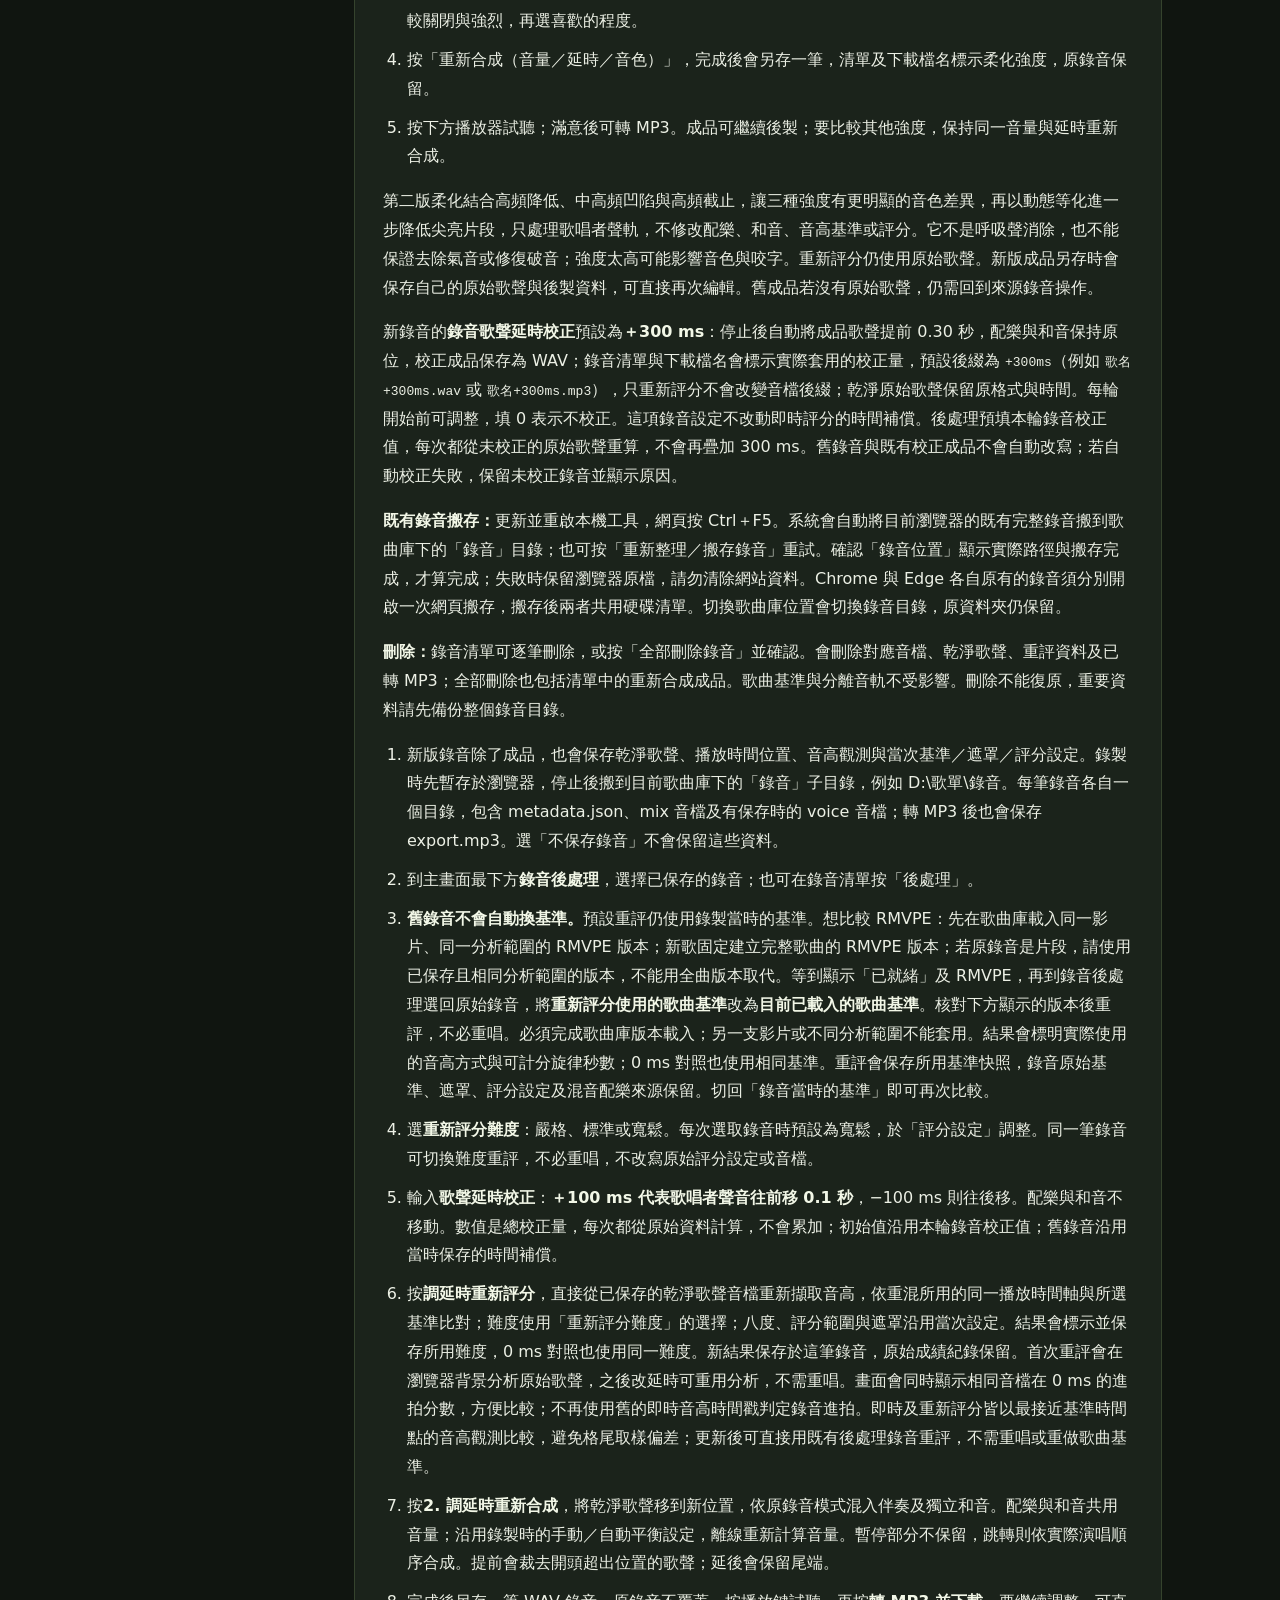
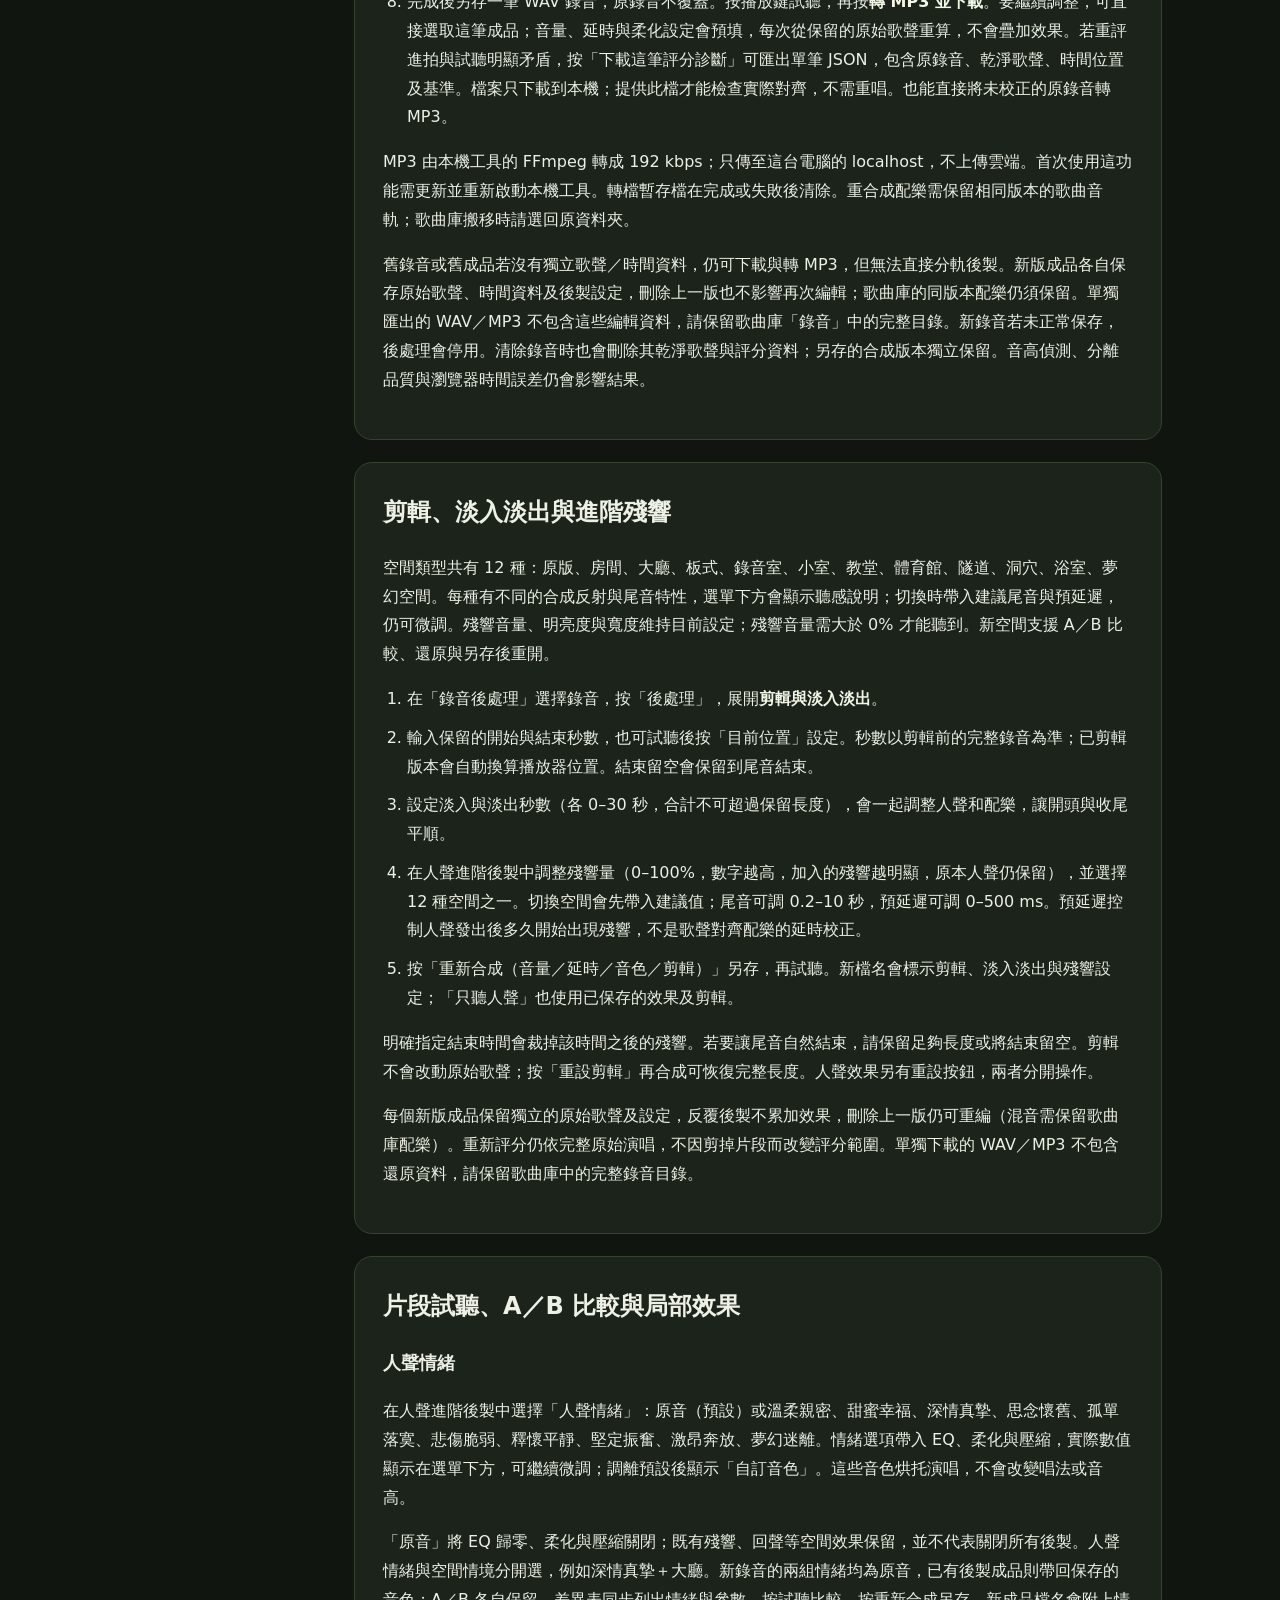
==== commit 8ec3ddbe: "Add saved music video list; restore Clear all music videos The MV list and the handler for "Clear al" ====
--- a/manual.en.html
+++ b/manual.en.html
@@ -22,7 +22,7 @@
 <section id="original-vocal-ranges"><h2>Add original vocals to parts of a segment mix</h2><p>Under original vocal regions, enter start and end in song time and choose <strong>Original + my recording</strong> or <strong>Original only</strong>. Regions cannot overlap. The current segment’s times can be filled in with one button.</p><p>These regions apply to the full mixed assembly. Outside them, your own vocals are used, with continuous backing. Original vocals use the current song key and do not receive microphone correction. Raw vocal preview ignores these regions. Save the draft and assemble again after editing them.</p></section>
 <section id="recording"><h2>Preview, compare, and produce</h2><p>Select a saved recording. <strong>Preview</strong> plays its finished mix; <strong>Vocals only</strong> plays the separate singer track with saved production settings. Settings changed afterward require rendering before the finished player reflects them.</p><h3>A/B comparison</h3><p>A and B start with the recording’s saved settings and can be adjusted separately. B is selected initially. Select the same phrase, up to 30 seconds, and switch A/B previews at the same playback position. Optional loudness matching reduces the louder version for comparison only. Trim and fades are shared and are not applied in clip comparison. Switching recordings or reloading clears temporary A/B edits.</p><h3>Levels, timing, and effects</h3><p>100% preserves the recorded balance; 0% mutes. Positive timing correction moves late vocals earlier; negative values move early vocals later. Enter a total correction, not an additional increment. Backing stays fixed. New recordings default to 300 ms correction; AI voice results that already include source correction use 0.</p><p>Available vocal processing includes smoothing, EQ, compression, reverb, delay, region levels and effects, noise reduction, de-essing, breath reduction, and pitch correction. Try short clips and change one control at a time. Mood presets change tone; space presets change reverb and delay. Cleanup and pitch correction have independent controls.</p><p>Region times use the full recording after timing correction and before trimming, not YouTube time. Regions cannot overlap. Recheck them after timing changes. Reverb tails can extend beyond regions.</p><h3>Save your preferred version</h3><p>Select A or B, set trim and fades, then <strong>Render again</strong>. This saves a new editable result while preserving the original. Processing always starts from the original vocals, so effects and trimming do not accumulate. Leave the trim end blank to keep the full reverb tail. Download WAV or convert to MP3 afterward.</p></section>
 <section id="latency"><h2>Recording correction and scoring compensation</h2><p>These are separate settings. <strong>Recorded vocal timing correction</strong> defaults to +300 ms and moves vocals earlier in the finished audio. Original vocals remain available for production. <strong>Manual time compensation</strong> defaults to +200 ms and changes live scoring comparisons only.</p><p>The optional Do Re Mi Fa Sol test measures singing response or speaker-to-microphone loopback. Review the suggested value before applying it. It does not save audio. Bluetooth, USB, wired, and built-in devices can differ; changing microphones resets scoring compensation to its starting value.</p><p>Relaxed difficulty is the default. Choose standard or strict, octave tolerance, and performed-only or whole-song scoring before a round. Pauses are unscored, but missed and skipped parts reduce the score. Rescoring uses the original recording data and your selected reference and difficulty; audio production does not rewrite the performance score.</p></section>
-<section id="mv"><h2>Create a cover music video</h2><p>Select a saved recording and click Create music video. Enter the song title and singer name. The video uses the selected finished audio with its saved levels, effects, and trim. Render production changes before selecting the source. <strong>Clear all music videos</strong>, next to the recording list, removes every generated video in the current library without selecting a song first; it shows the count, size and location for confirmation, then reports what was deleted and the space freed. Original videos, songs and recordings are kept. Deletion is permanent and does not go to the Recycle Bin.</p><p>Output is a 1080p, 30 fps MP4 with an animated spectrum, supporting 1 second to 10 minutes. Videos save in the library’s <code>vedio</code> folder and can be previewed or downloaded.</p></section>
+<section id="mv"><h2>Create a cover music video</h2><p>Select a saved recording and click Create music video. Enter the song title and singer name. The video uses the selected finished audio with its saved levels, effects, and trim. Render production changes before selecting the source. All videos you made are in <strong>🎬 Saved music videos</strong> (in post-processing, collapsed by default): expand it to list the videos this tool made in the library’s <code>vedio</code> folder, newest first, with song · singer, date and size. Search by song or singer, click <strong>Play</strong> to preview below, <strong>Download</strong> to save a copy, or tick videos and click <strong>Delete selected videos</strong> and confirm to delete them permanently (recordings and original audio are kept). <strong>Clear all music videos</strong>, next to the recording list, removes every generated video in the current library without selecting a song first; it shows the count, size and location for confirmation, then reports what was deleted and the space freed. Original videos, songs and recordings are kept. Deletion is permanent and does not go to the Recycle Bin.</p><p>Output is a 1080p, 30 fps MP4 with an animated spectrum, supporting 1 second to 10 minutes. Videos save in the library’s <code>vedio</code> folder and can be previewed or downloaded.</p></section>
 <section id="library"><h2>Saved data and cleanup</h2><p>The library stores song references, optional stems, recordings, and finished results. Browser recordings are migrated only after the local copy is verified. If migration fails, the browser copy is kept. Chrome and Edge can share local recordings through the same tools and library, but browser preferences and segment drafts remain browser-specific.</p><p>Deletion dialogs describe their scope. Pending takes, segment takes, production recordings, backing tracks, diagnostic data, temporary conversions, and music videos have separate cleanup controls. Deletions are permanent. Active conversion files and the current preview are protected by temporary-file cleanup.</p></section>
 <section id="trouble"><h2>Troubleshooting</h2><ul><li><strong>Local tools offline:</strong> run start-local.ps1, keep its window open, and check local network permission. The website alone does not install or start audio tools.</li><li><strong>Microphone denied:</strong> allow it in the browser’s site permissions. Check the selected input device and enable it again.</li><li><strong>YouTube player failed:</strong> click Load video again. Some videos block embedding or require sign-in; try another source. A player failure does not delete local references.</li><li><strong>Missing stems:</strong> load the correct song version and rebuild preview stems. Backing-only guidance and mixed production need those files.</li><li><strong>Levels seem unchanged:</strong> raw vocal preview ignores mix balance. For live segment mixing, select vocals + backing and enable manual levels. For saved production, render again after editing.</li><li><strong>Old interface:</strong> reload the page after a release. If a feature requests newer local tools, update and restart them too.</li><li><strong>Interrupted recording:</strong> inspect recording status and download any retained unsaved audio before closing the page. Diagnostic exports may include your vocals.</li></ul></section>
 <section id="data"><h2>Data and usage</h2><p>Microphone analysis, separation, recordings, and production run locally. The website and external media still require their normal network connections, and setup downloads dependencies and models. Your library and recordings are not uploaded by this tool.</p><p>This tool is for local testing and personal non-commercial practice. Process only content you own or are authorized to use, and follow applicable laws and platform rules. The tool provides neither songs nor usage rights. Automatic separation, analysis, and scoring are experimental and may be inaccurate.</p></section>
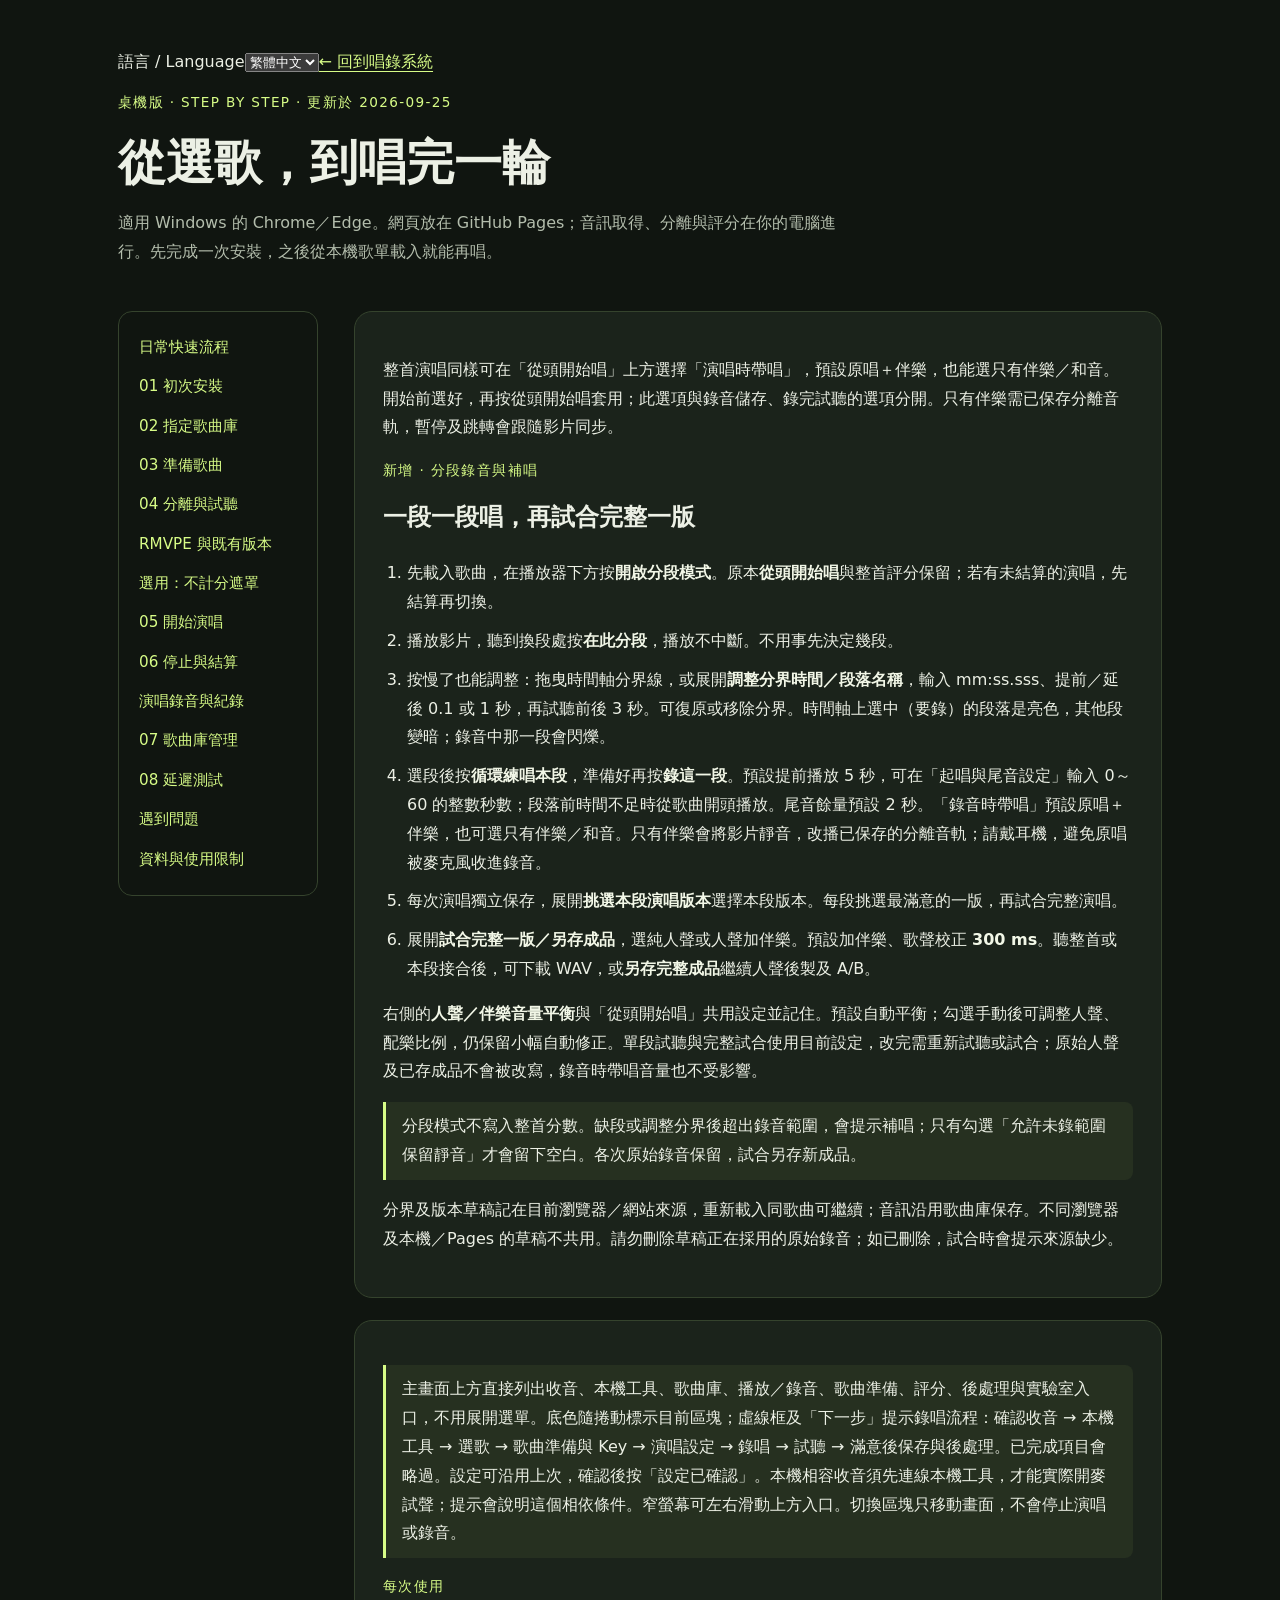
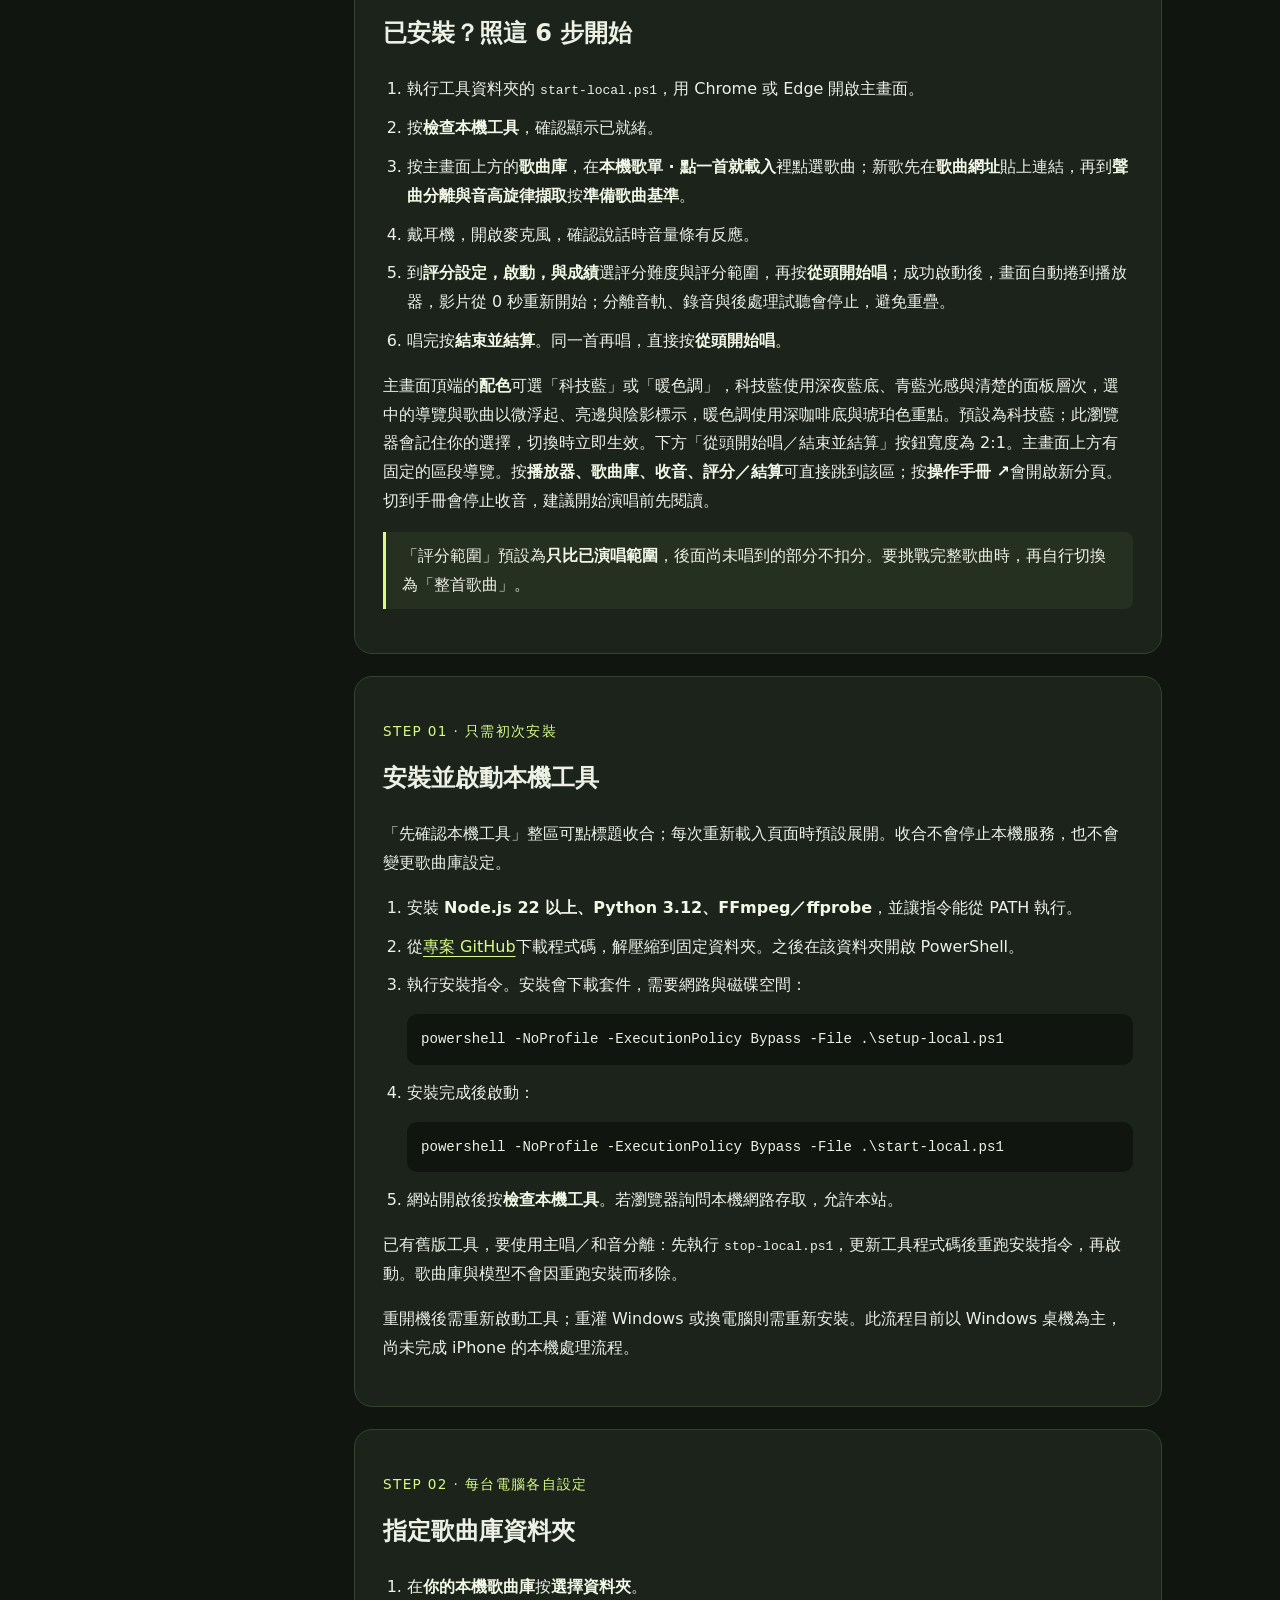
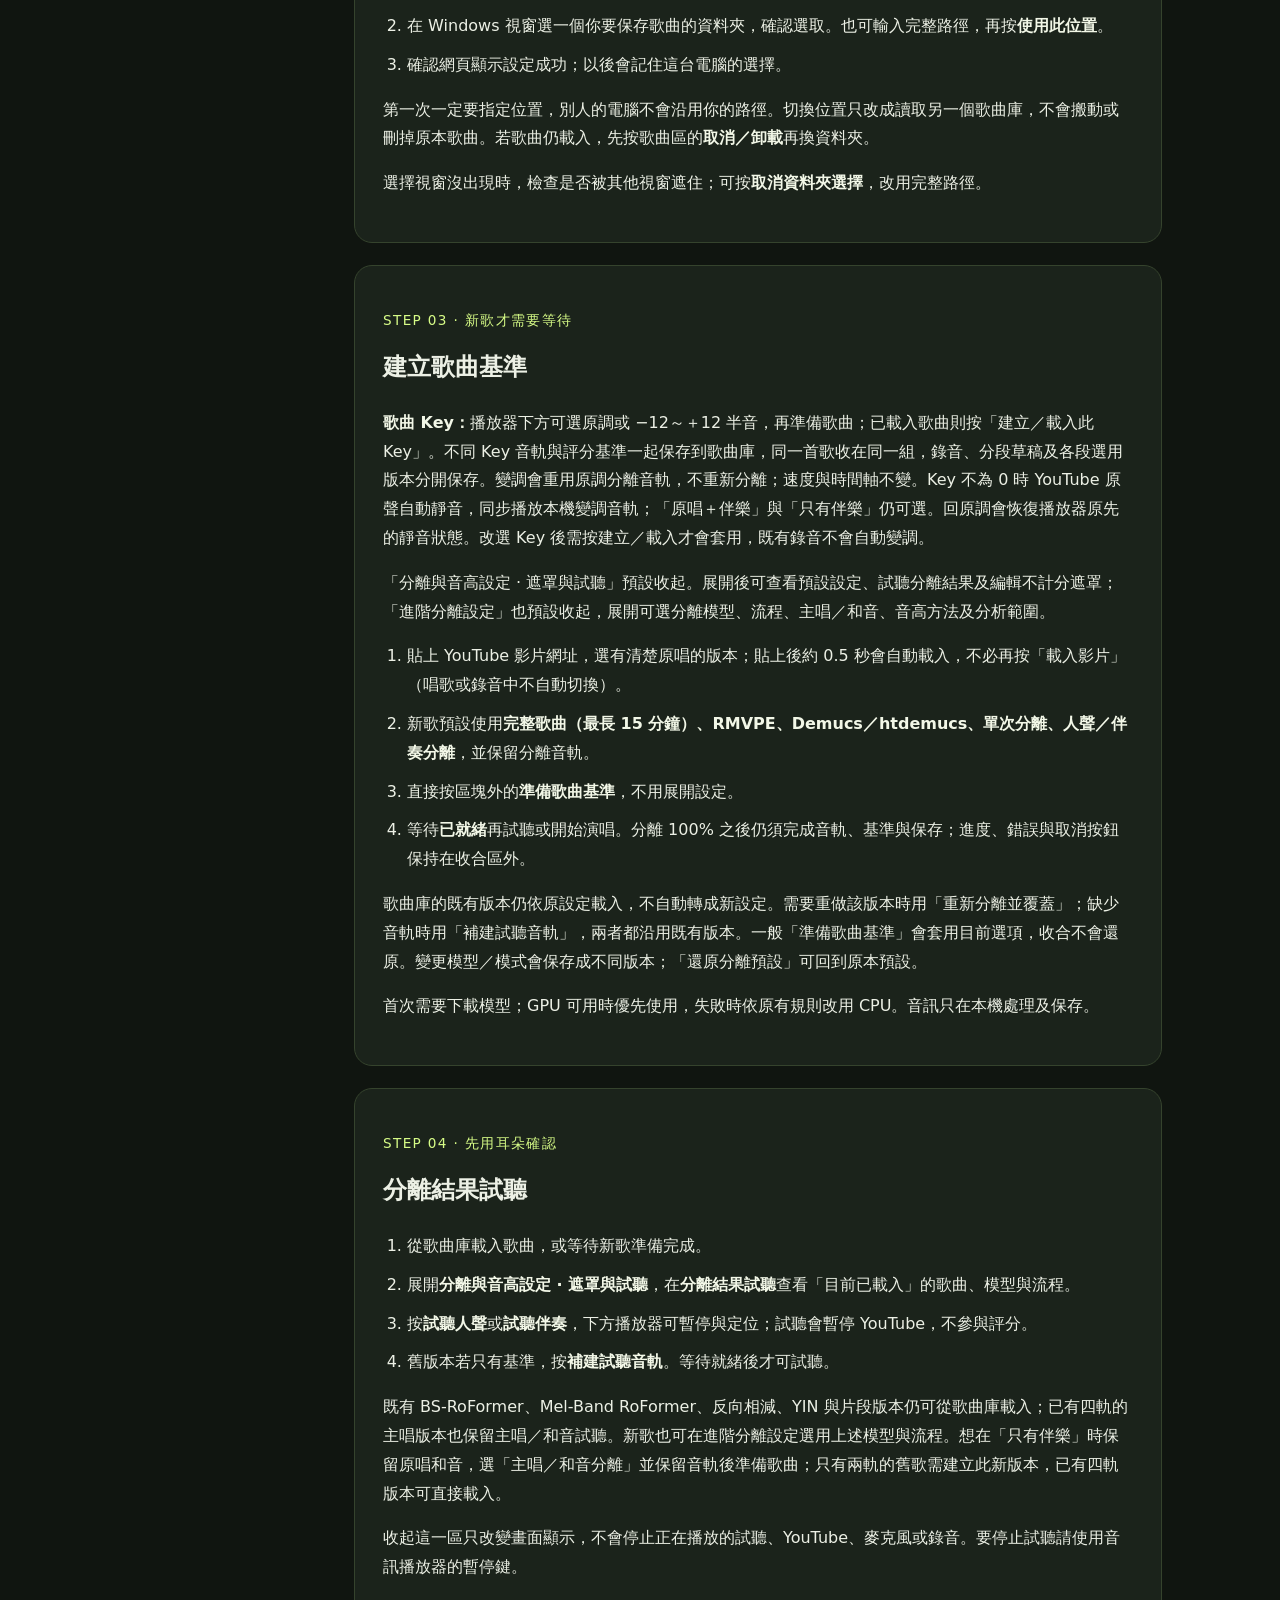
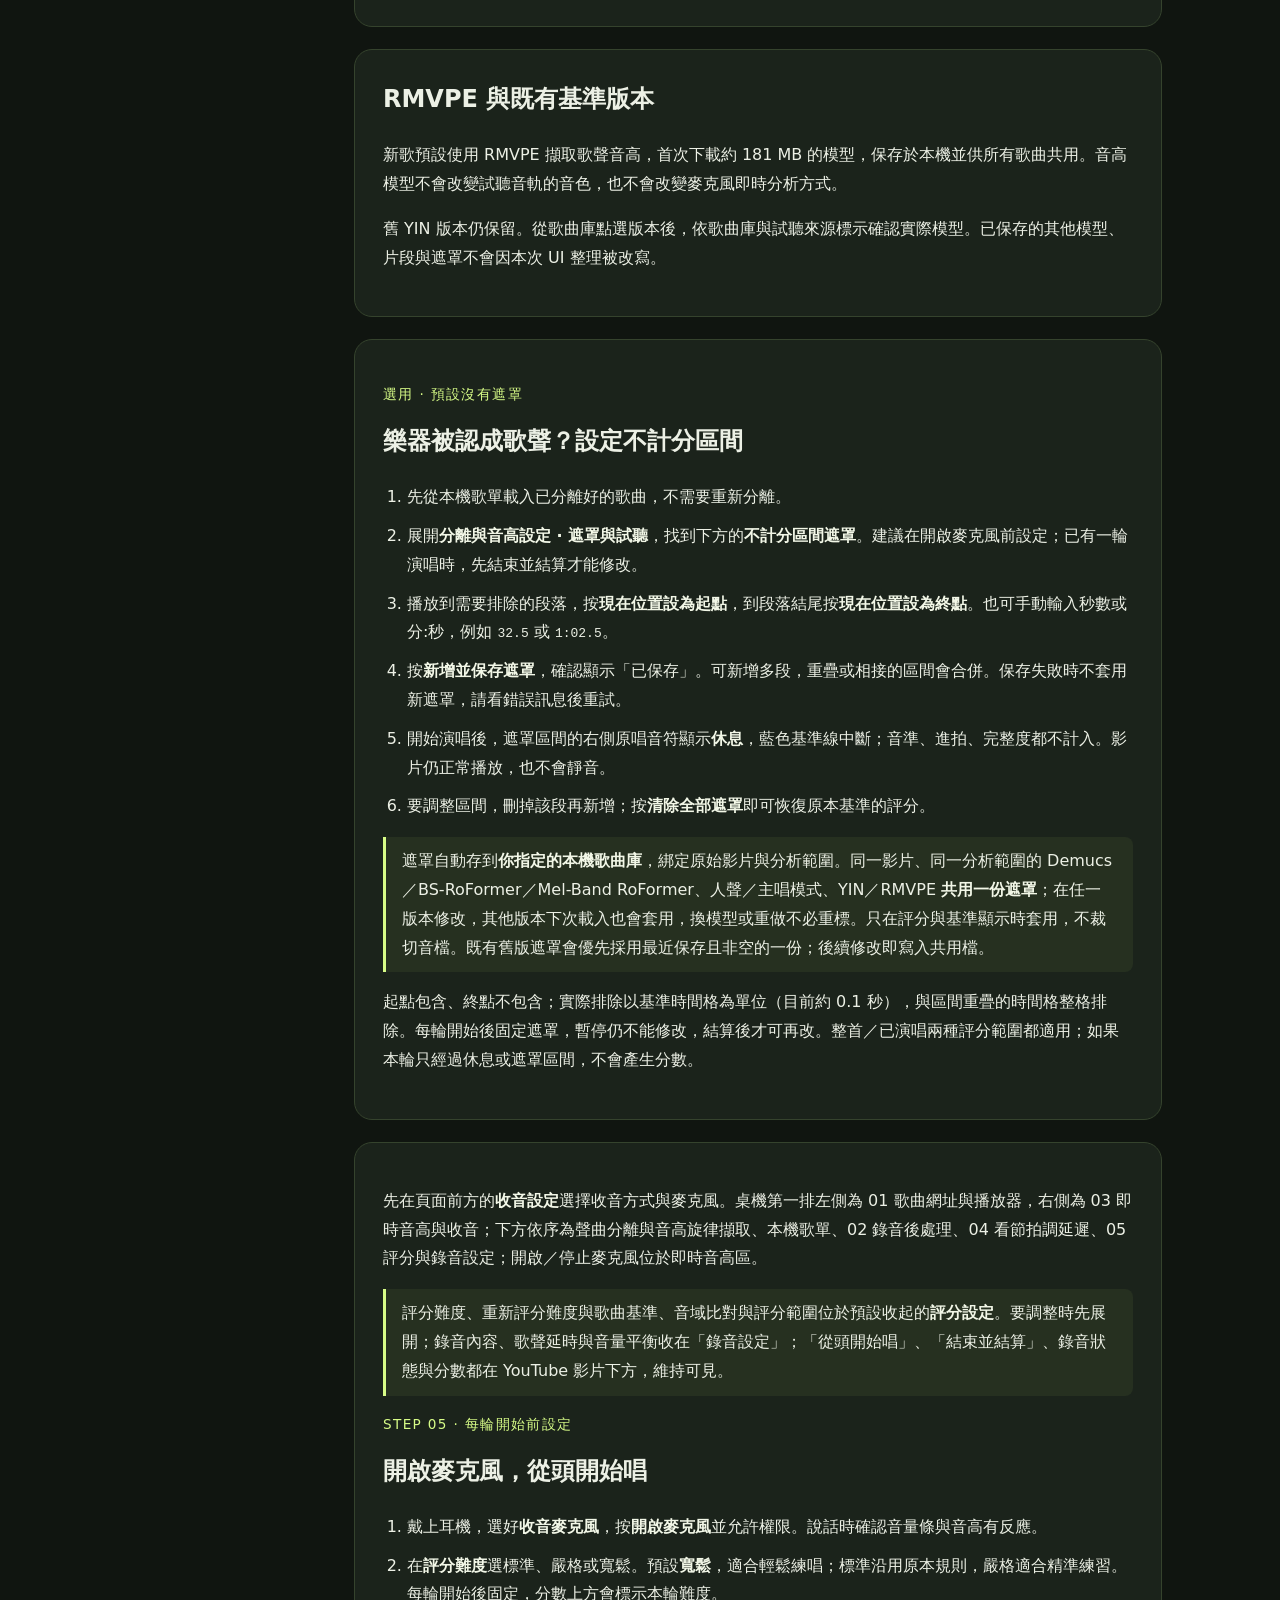
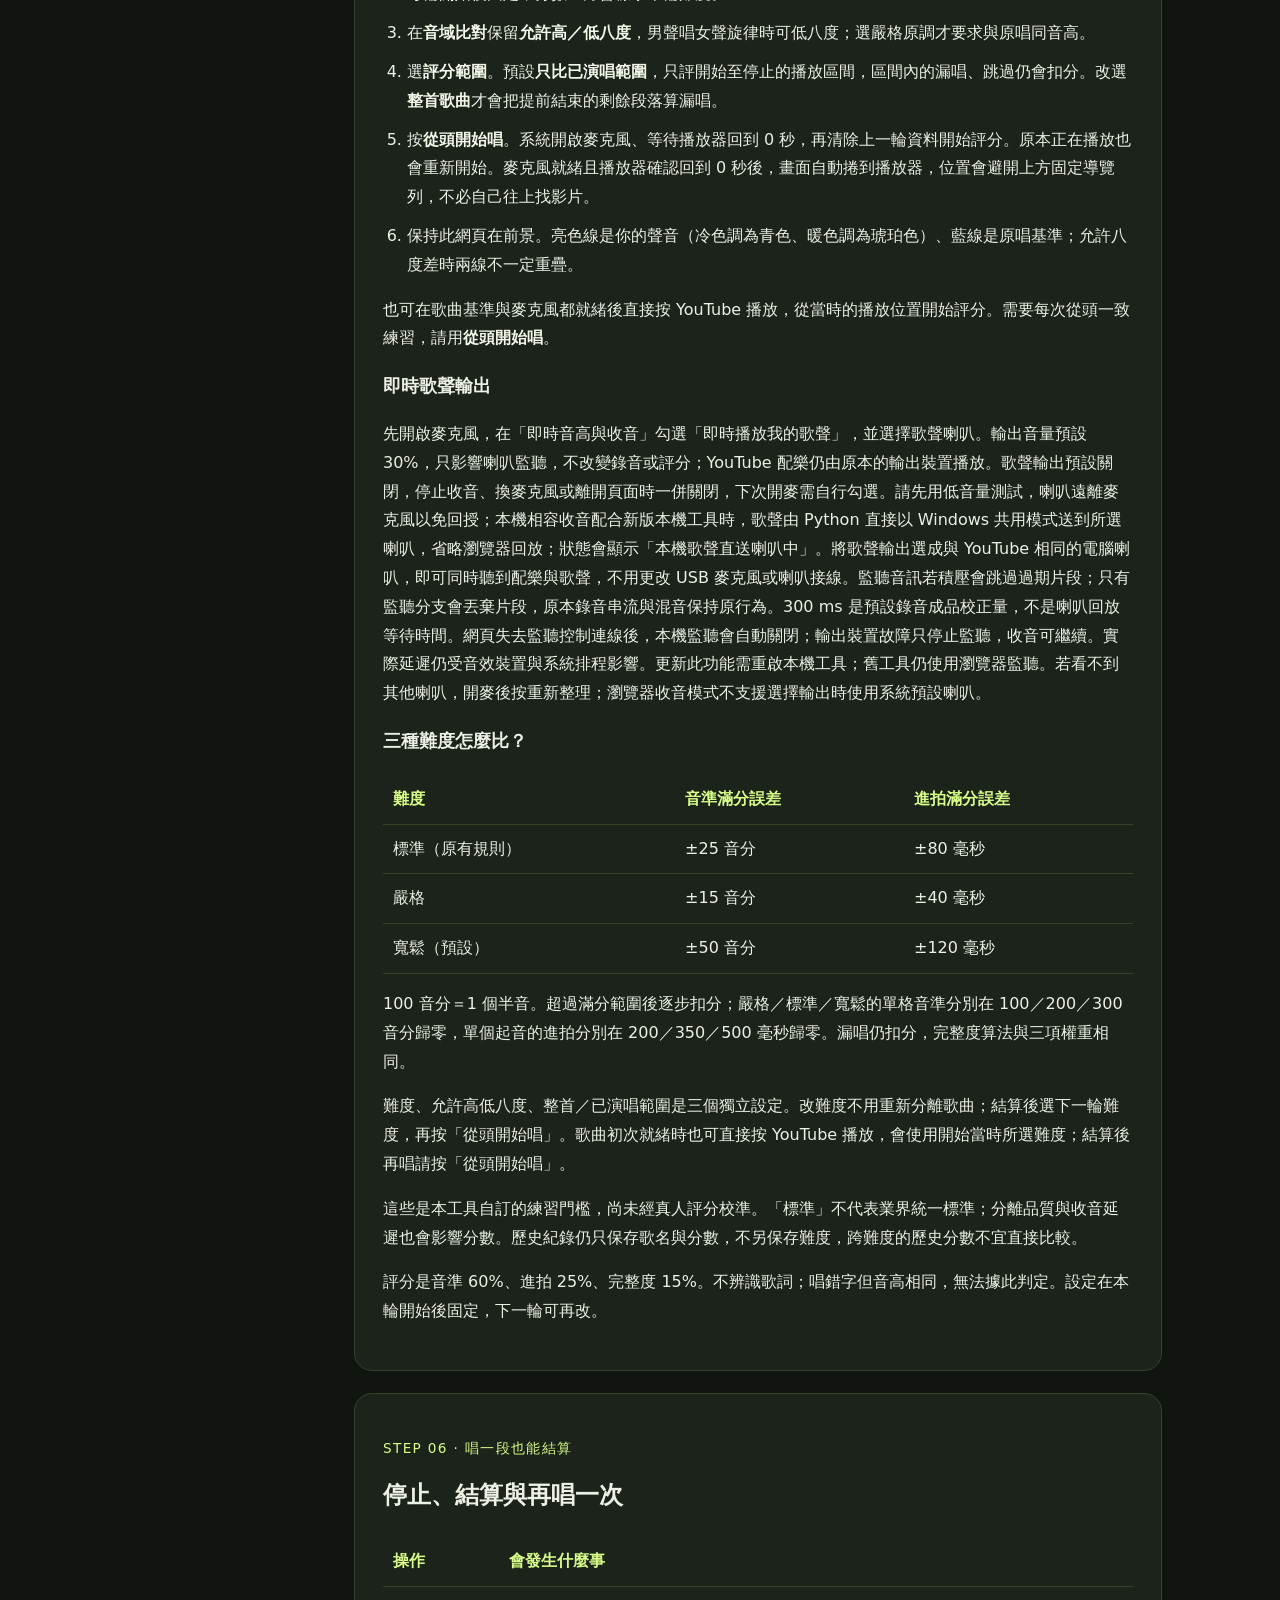
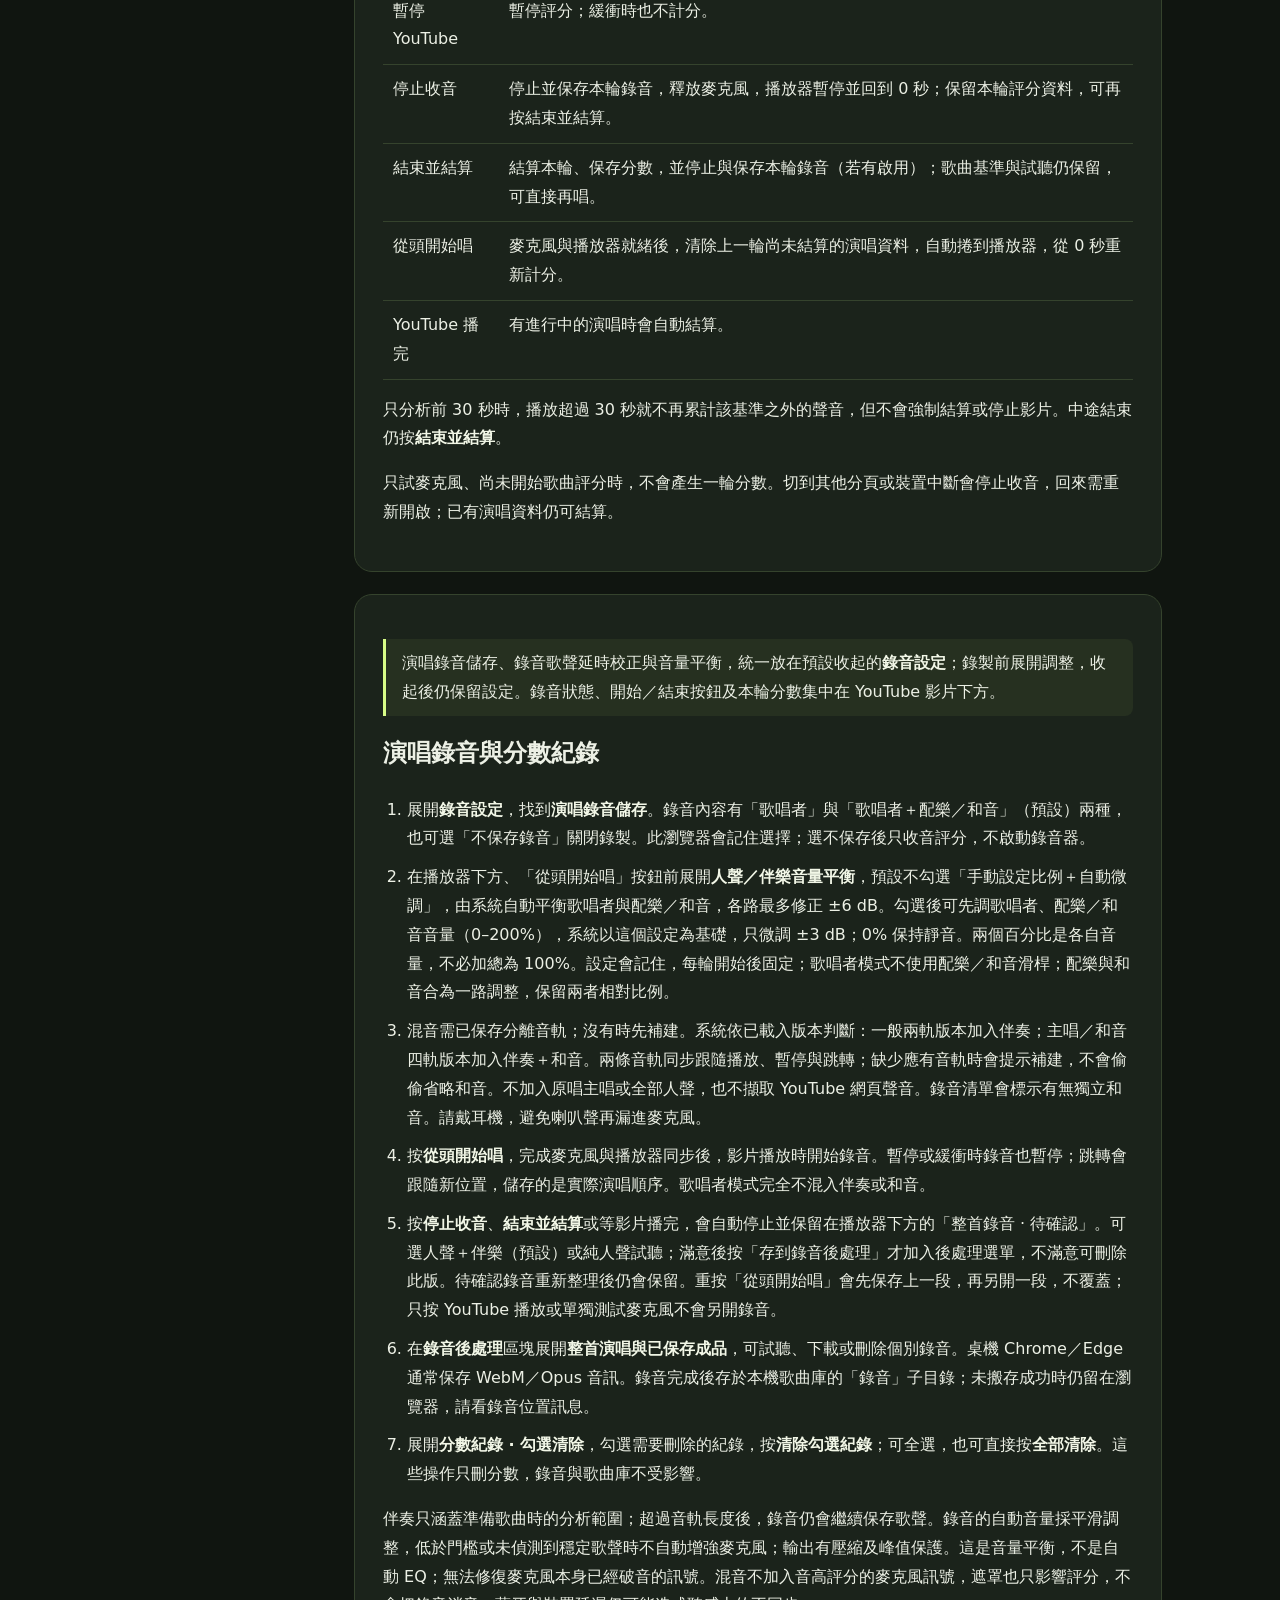
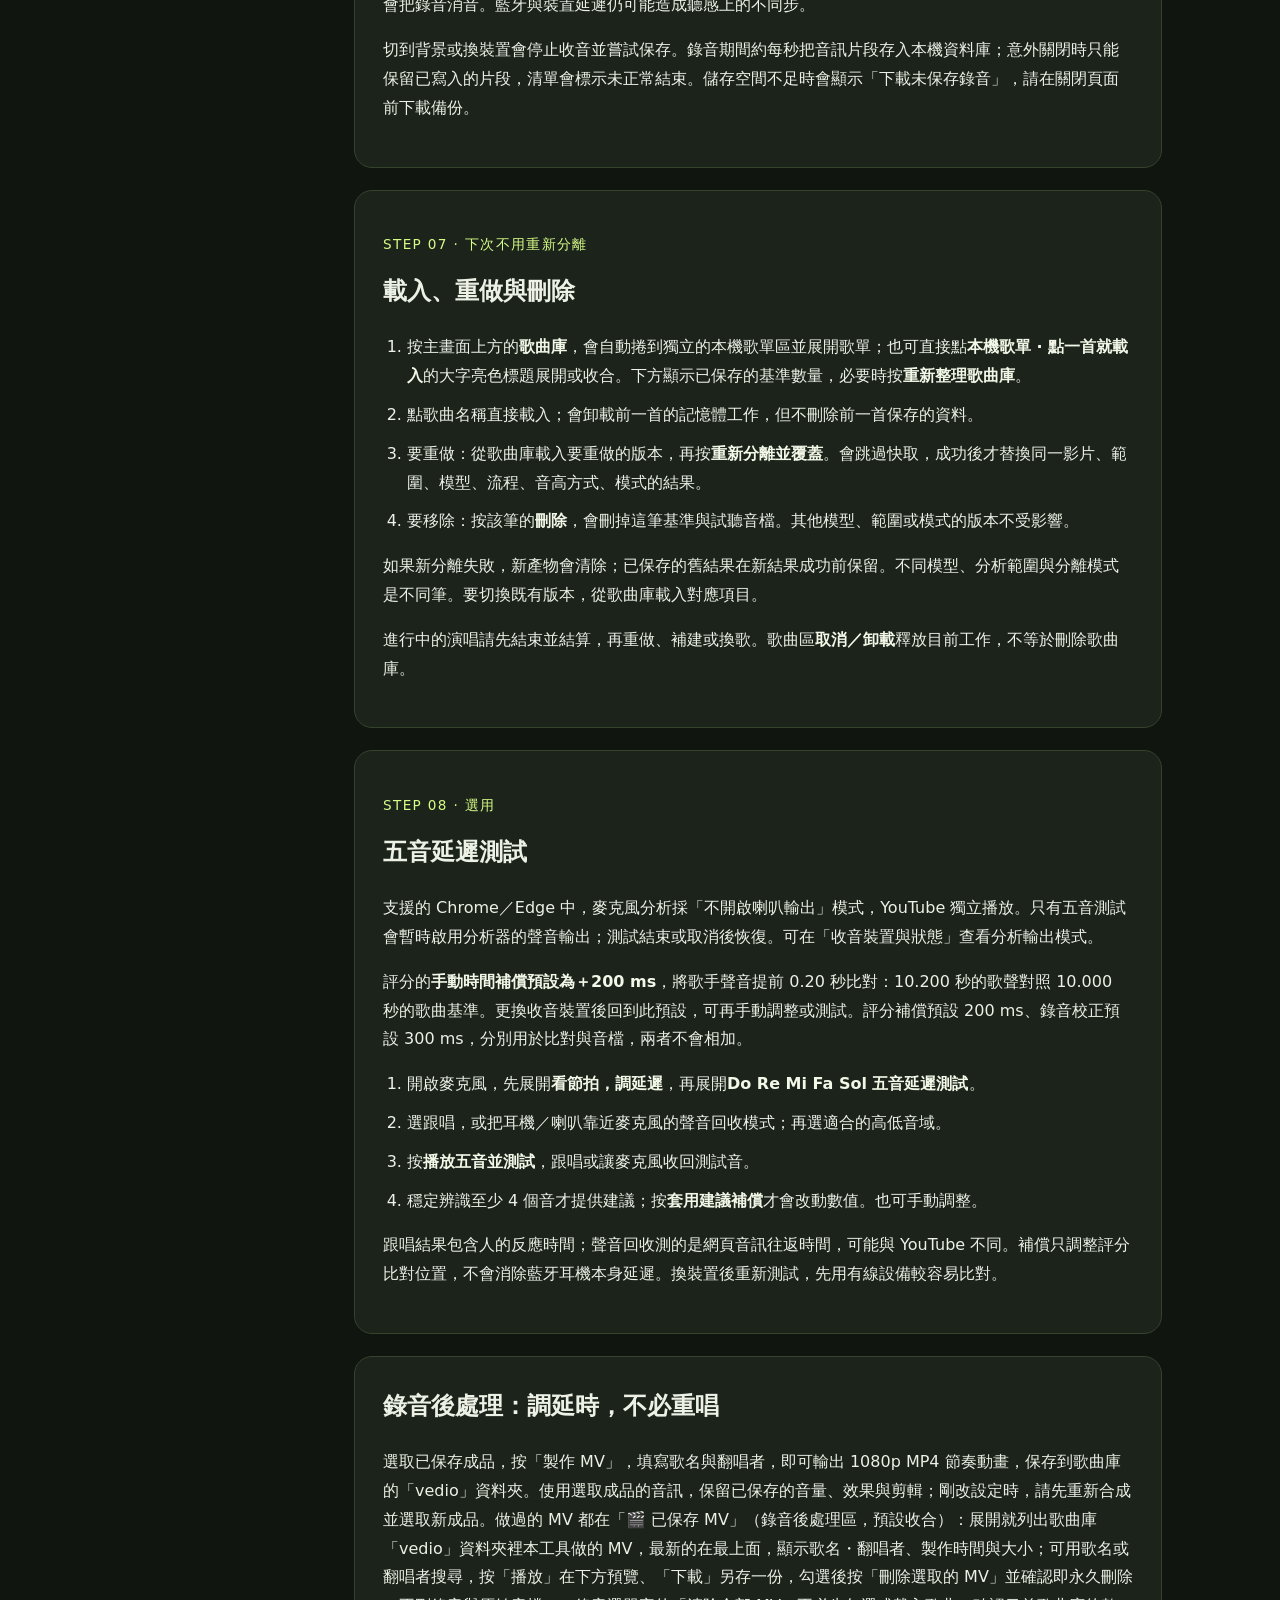
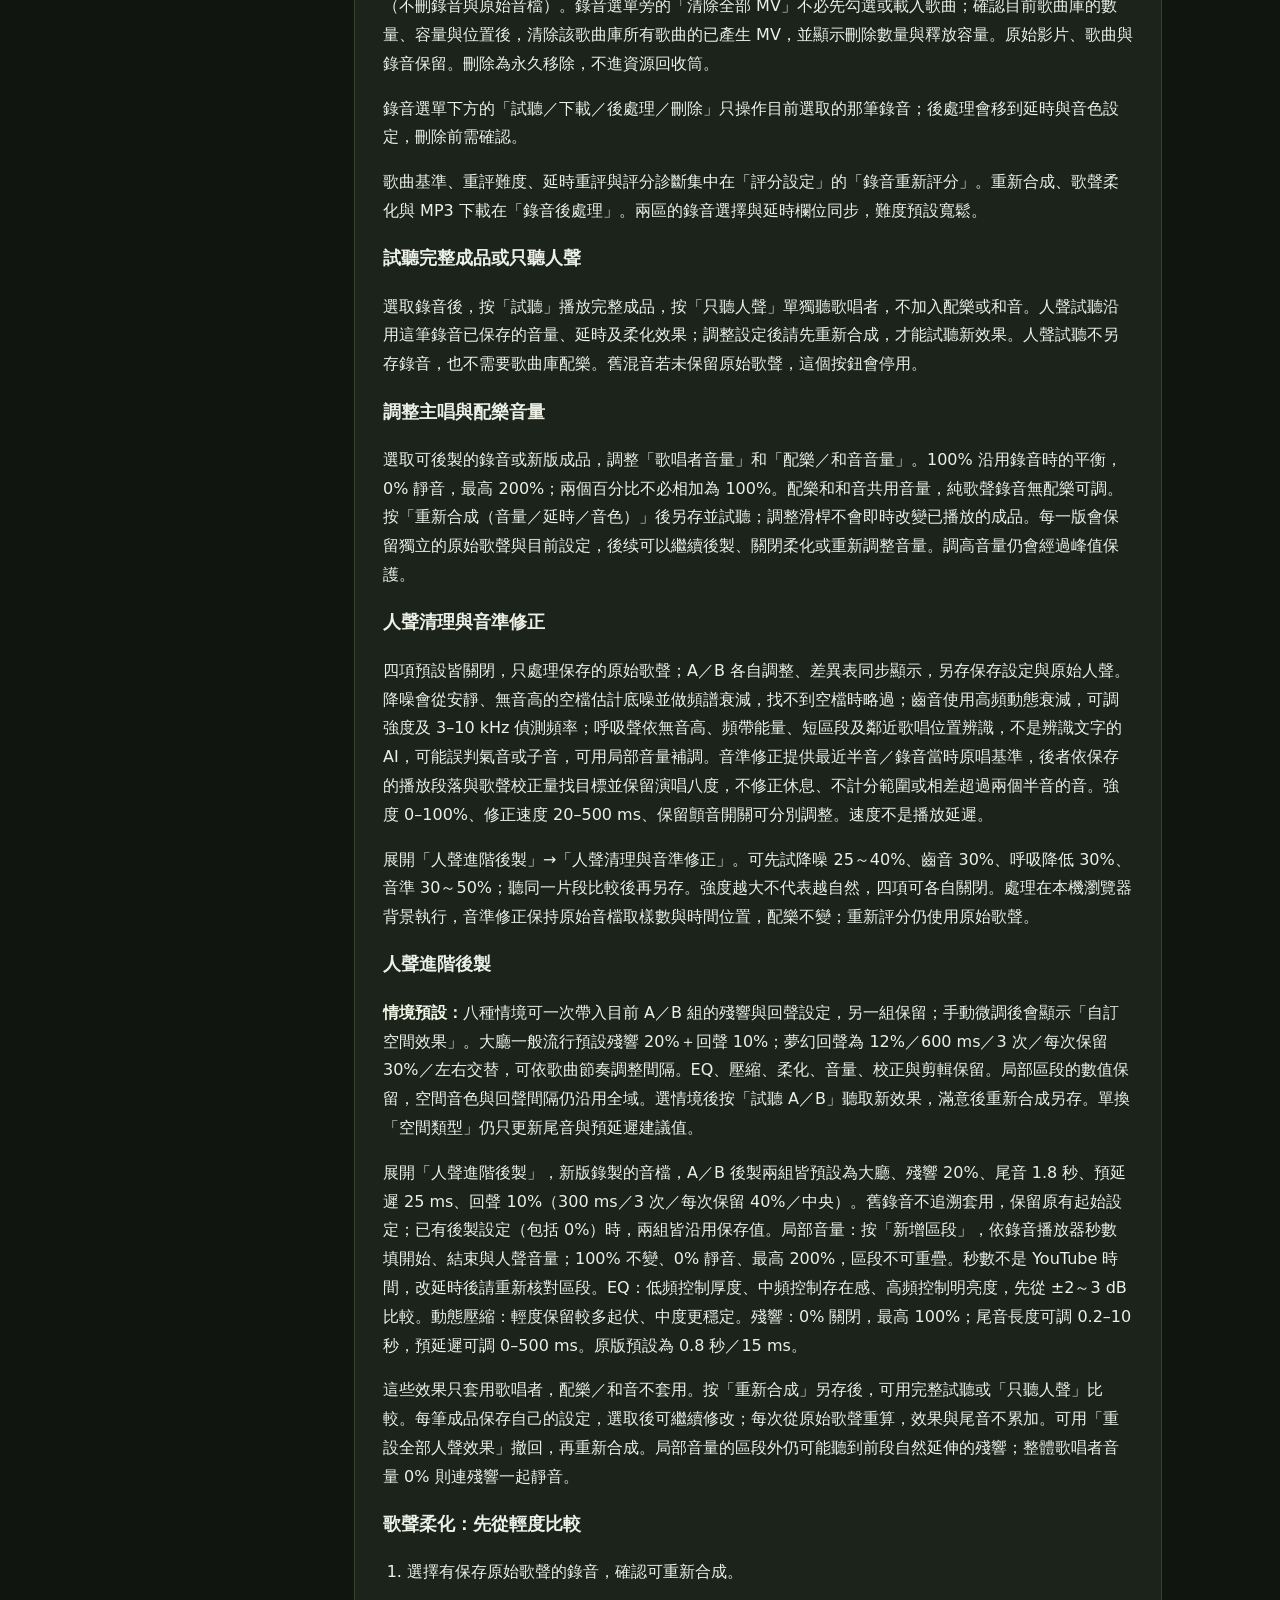
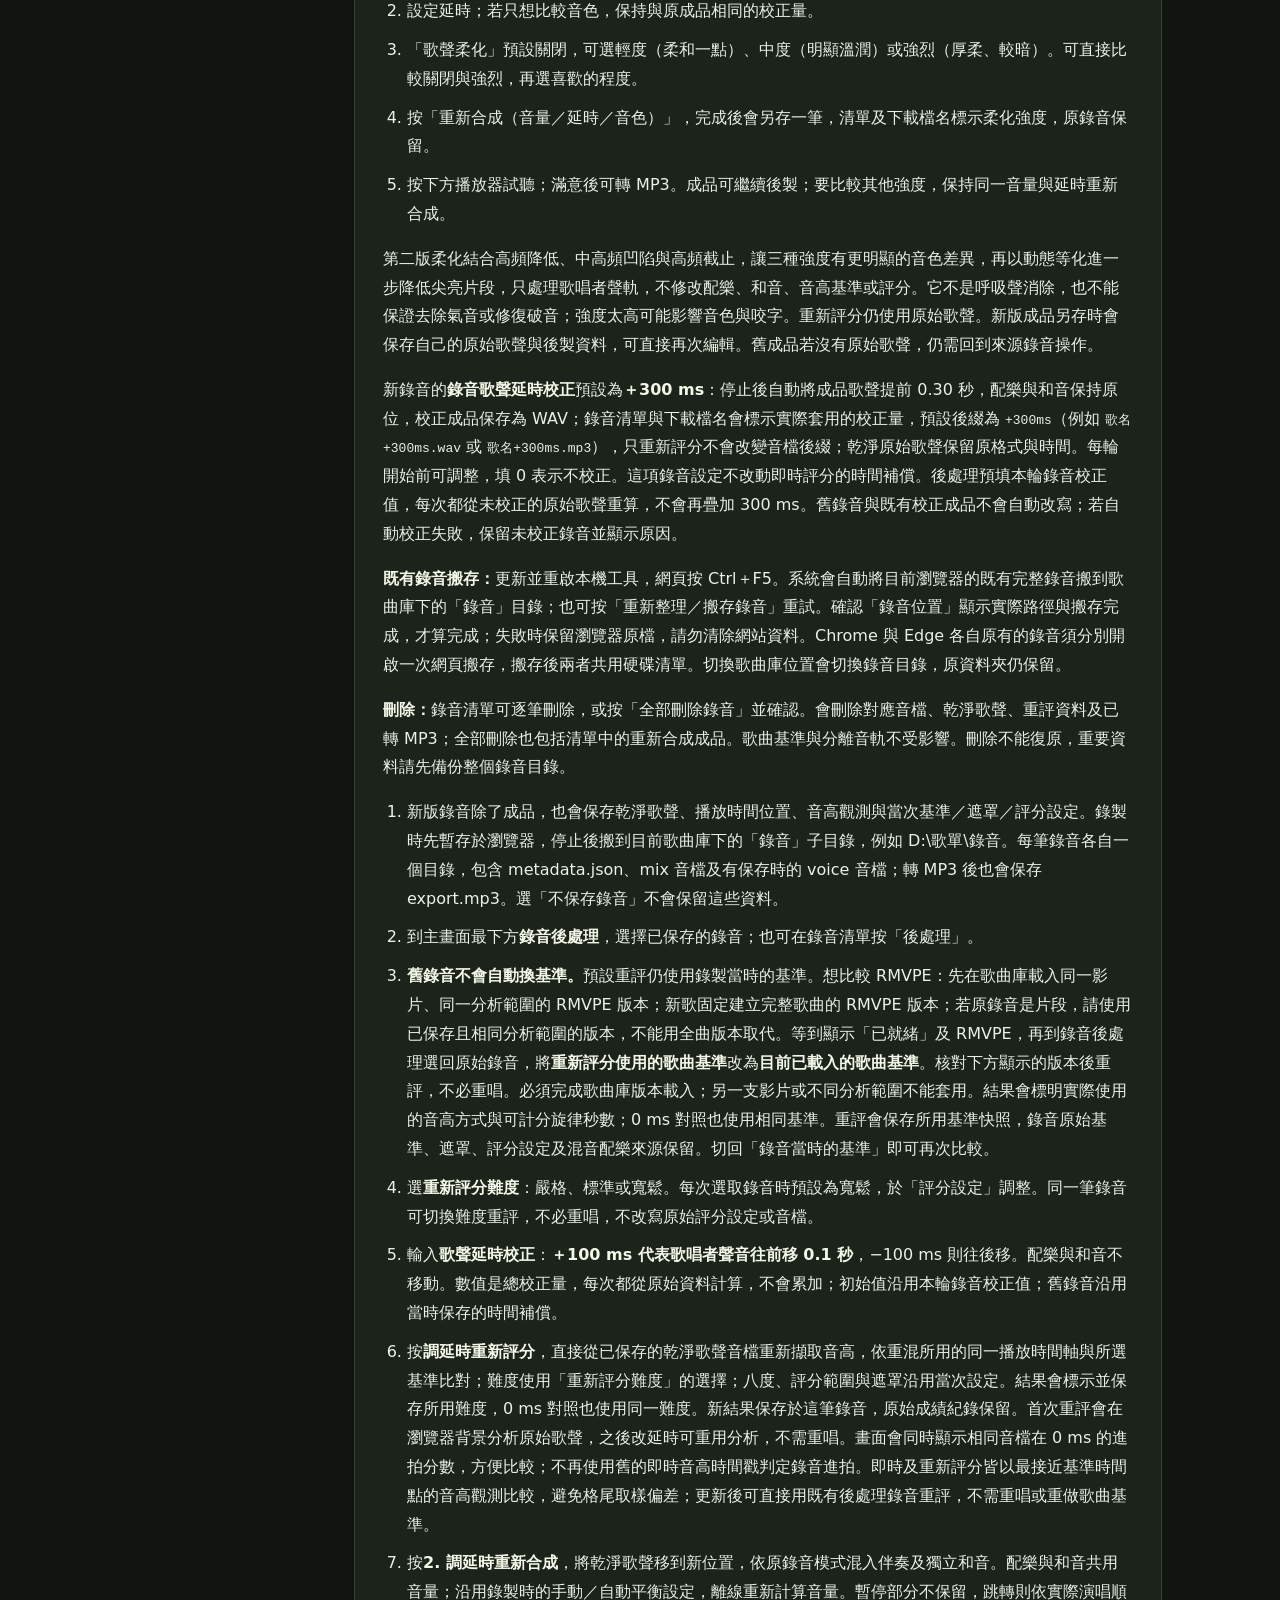
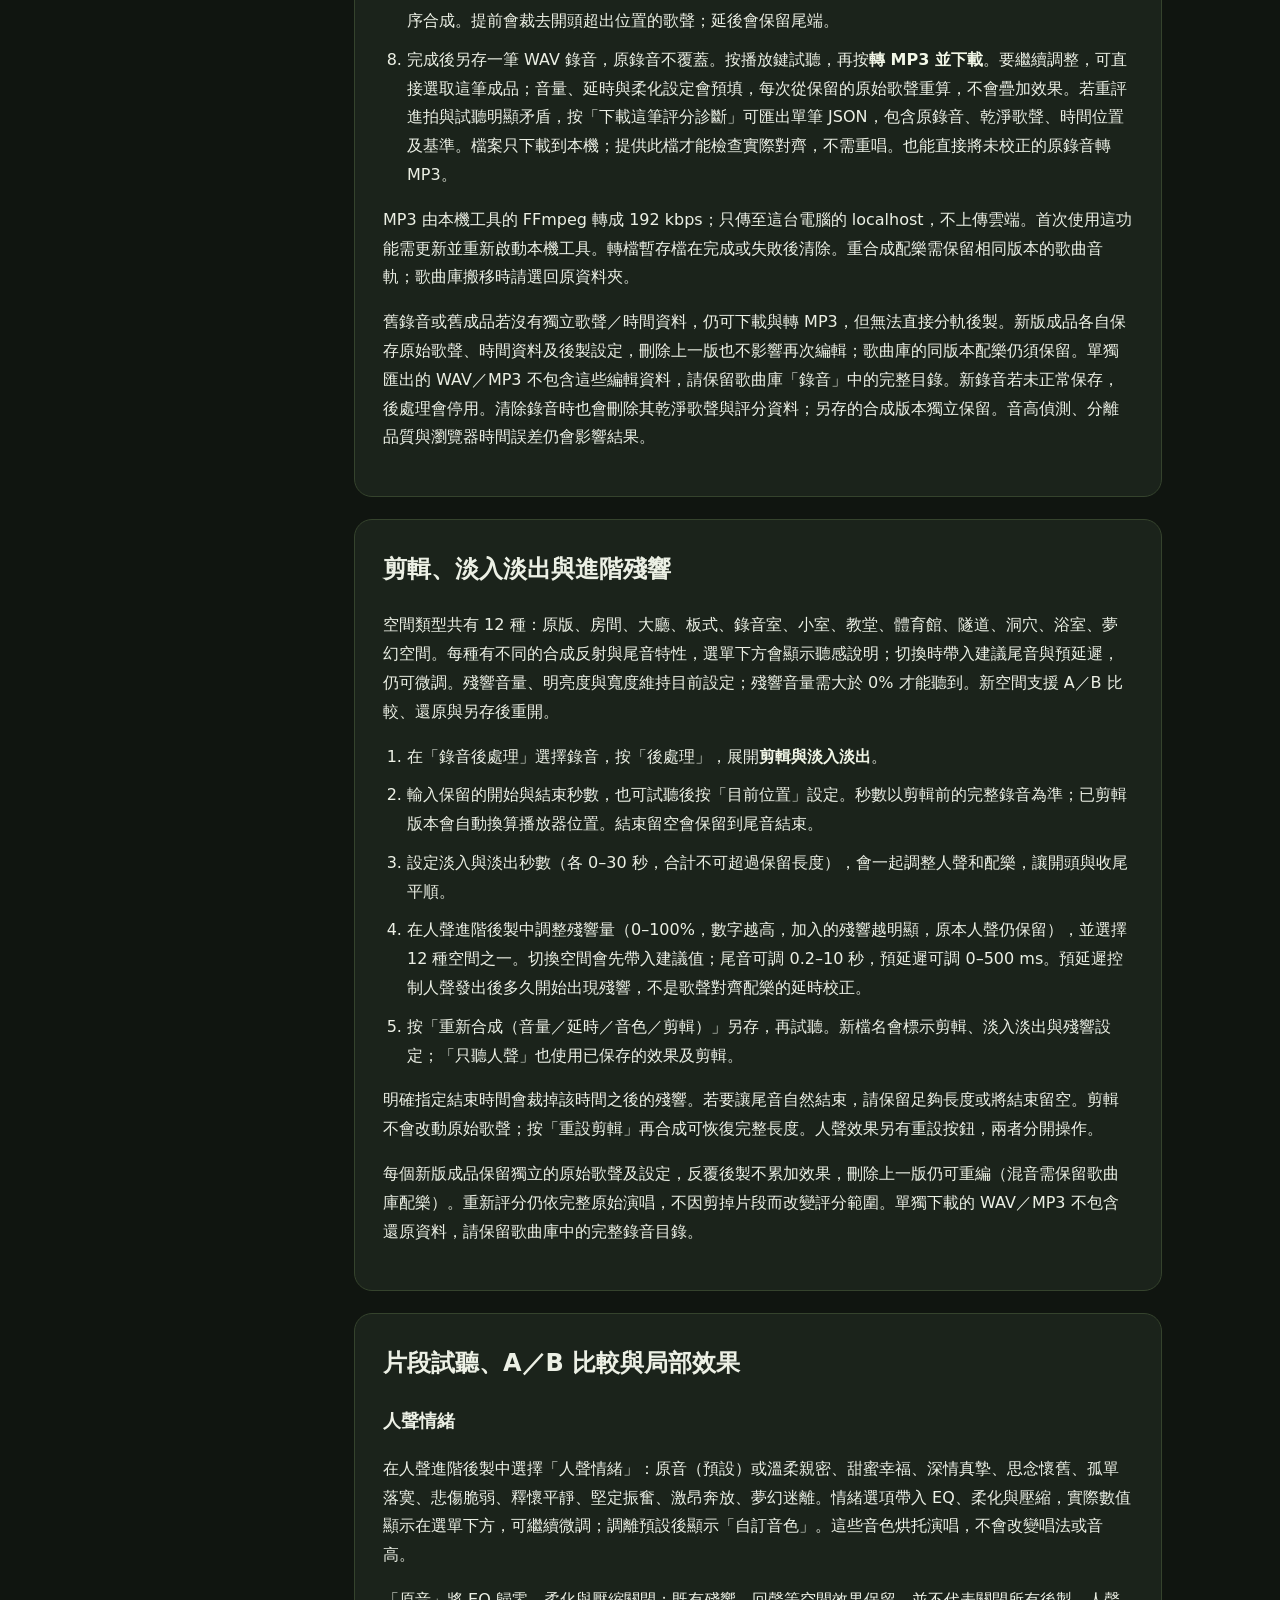
==== commit 788d54d5: "分段時間軸要錄的段亮、錄音中閃；貼上 YouTube 網址自動載入 - 分段色塊：選中（要錄）的段亮色，其他段變暗；正在錄的那段亮＋閃爍   （修正主題按鈕樣式蓋過選中色、造成亮暗相反）。減少動態效果" ====
--- a/manual.en.html
+++ b/manual.en.html
@@ -14,11 +14,11 @@
 <section id="quick"><h2>Daily workflow</h2><ol><li>Run <code>.\start-local.ps1</code> in your tools folder, then click <strong>Check local tools</strong> on the website.</li><li>Choose your input mode and microphone. Enable the microphone and test your voice with headphones.</li><li>Load a prepared library song, or import media and prepare its reference. Check the song key.</li><li>Choose guide vocals and recording levels, then record the whole song or individual segments.</li><li>Preview your take. For segment mixed previews, adjust vocal and backing levels while listening. Save for post-production when satisfied.</li><li>Compare effects with A/B, render a new result, then download audio or create a music video.</li></ol></section>
 <section id="install"><h2>Install once, start each session</h2><p>Use the <strong>Download the local tools</strong> link in the website’s local-tools panel. Extract the package to a permanent folder. Install Node.js 22 or later and the Python version specified by the setup instructions. Open PowerShell in that folder.</p><pre><code>.\setup-local.ps1</code></pre><p>Let setup install the required packages and models. Audio stays local. Start the tools after setup and after each computer restart:</p><pre><code>.\start-local.ps1</code></pre><p>Keep the tools running while using the website. Allow browser microphone and local network access when requested. Restarting the computer does not uninstall the tools. Additional features may require their own local models and dependencies; use the status shown in each panel.</p></section>
 <section id="folder"><h2>Choose your song library</h2><p>Click <strong>Choose folder</strong>, or enter a full folder path and click <strong>Use this location</strong>. The computer remembers it. Changing locations does not delete the old library. Cancel or unload a song before switching locations. Models are stored separately from the song library and are shared across songs.</p></section>
-<section id="prepare"><h2>Prepare a song and choose its key</h2><ol><li>Select YouTube, local video, or local audio. Load a YouTube URL, or choose and import a local file. Local files are limited to 2 GB and 15 minutes; the original file is retained.</li><li>Choose the key, from −12 to +12 semitones. Tempo stays the same. The default is the original key.</li><li>Click <strong>Prepare song reference</strong>. Wait until the status says ready; 100% separation alone is not the end of preparation.</li></ol><p>New songs default to full-song analysis, RMVPE pitch extraction, and retained preview stems. Advanced settings offer other models, short test ranges, and workflows. Changing model, mode, or key creates or loads the corresponding version. Different key versions keep separate recordings and segment drafts.</p><h3 id="pitch-model">RMVPE and existing versions</h3><p>Changing the pitch extraction setting alone does not load a new reference. Prepare the reference to apply it. Compatible retained stems can be reused without separating again. Existing songs remain available in the library.</p></section>
+<section id="prepare"><h2>Prepare a song and choose its key</h2><ol><li>Select YouTube, local video, or local audio. Paste a YouTube URL (it loads automatically after about half a second; it will not switch while you are singing or recording), or choose and import a local file. Local files are limited to 2 GB and 15 minutes; the original file is retained.</li><li>Choose the key, from −12 to +12 semitones. Tempo stays the same. The default is the original key.</li><li>Click <strong>Prepare song reference</strong>. Wait until the status says ready; 100% separation alone is not the end of preparation.</li></ol><p>New songs default to full-song analysis, RMVPE pitch extraction, and retained preview stems. Advanced settings offer other models, short test ranges, and workflows. Changing model, mode, or key creates or loads the corresponding version. Different key versions keep separate recordings and segment drafts.</p><h3 id="pitch-model">RMVPE and existing versions</h3><p>Changing the pitch extraction setting alone does not load a new reference. Prepare the reference to apply it. Compatible retained stems can be reused without separating again. Existing songs remain available in the library.</p></section>
 <section id="listen"><h2>Preview the separated stems</h2><p>Preview vocals and instrumental to check separation. A lead / harmony version also offers separate lead and harmony previews. Choose this mode before preparation if “Backing only” playback should keep the original harmony vocals. Separation can make mistakes, so listen before committing to a long conversion.</p><p>If a song has only scoring data, use <strong>Rebuild preview stems</strong>. Stem preview pauses YouTube and does not score your voice.</p></section>
 <section id="masks"><h2>Exclude incorrect reference regions from scoring</h2><p>Load a reference, find an instrumental or misidentified passage, and enter its start and end in seconds or min:sec. Add and save the mask. Masked regions show <strong>Rest</strong> and do not count toward pitch, timing, or completeness; the video continues normally. Masks save locally, are shared across models for the same media and analysis range, and are fixed for the current singing round.</p></section>
 <section id="sing"><h2>Record a whole song</h2><p>Choose browser capture, or native capture if enabling the microphone lowers your backing audio. Native capture requires the local Python capture environment. Enable the microphone and check input first.</p><p>Select original vocals + backing, or backing / harmonies only for guidance. This is separate from what the recording saves. Choose singer-only, mixed recording, or no recording in the recording settings.</p><p>Click <strong>Sing from the start</strong>. Recording starts with playback and pauses during pauses or buffering. Playing YouTube directly only scores; it does not begin a recording.</p><h3 id="finish">Stop, review, then approve</h3><p>Stop input, finish and score, or let the song end. Whole-song takes are kept under <strong>Pending review</strong>. Preview or delete a take, then <strong>Save for post-production</strong> when satisfied. A pending take remains available without being promoted to a finished result.</p></section>
-<section id="segments"><h2>Record and replace individual segments</h2><ol><li>Load a song and enable segment mode. Click <strong>Split here</strong> during playback to create boundaries.</li><li>Drag a boundary, enter an exact mm:ss.sss time, or step it earlier / later. Preview three seconds either side of a boundary. Segments must remain continuous and at least 0.1 seconds long.</li><li>Select a segment. Choose pre-roll (default 5 seconds) and tail allowance (default 2 seconds). Loop practice does not record.</li><li>Click <strong>Record this segment</strong>. It saves automatically after the tail, or use Stop / Save. Record as many takes as needed.</li><li>Choose a take for each segment. Preview the selected take with vocals + backing, enable manual levels, and adjust the 0–200% vocal and backing sliders while listening. Playback continues from the same position.</li><li>Assemble the full mix. You can also adjust levels during this preview. Save for post-production or download WAV to render the latest levels. An already assembled mix can save the latest levels directly.</li></ol><p>Original takes are kept, so level changes do not require another performance. Raw vocals-only preview plays the original input without balance or timing correction. If a region has no usable take, record it or explicitly allow silence. Changing take selections, boundaries, timing, or original-vocal regions requires a new assembly.</p><p>Draft boundaries and selections are stored in the current browser; takes are saved in the library. Clearing this song’s segment recordings preserves boundaries, other songs, whole-song recordings, and saved production results.</p></section>
+<section id="segments"><h2>Record and replace individual segments</h2><ol><li>Load a song and enable segment mode. Click <strong>Split here</strong> during playback to create boundaries.</li><li>On the timeline, the selected segment is bright and the others are dimmed; the segment being recorded blinks. Drag a boundary, enter an exact mm:ss.sss time, or step it earlier / later. Preview three seconds either side of a boundary. Segments must remain continuous and at least 0.1 seconds long.</li><li>Select a segment. Choose pre-roll (default 5 seconds) and tail allowance (default 2 seconds). Loop practice does not record.</li><li>Click <strong>Record this segment</strong>. It saves automatically after the tail, or use Stop / Save. Record as many takes as needed.</li><li>Choose a take for each segment. Preview the selected take with vocals + backing, enable manual levels, and adjust the 0–200% vocal and backing sliders while listening. Playback continues from the same position.</li><li>Assemble the full mix. You can also adjust levels during this preview. Save for post-production or download WAV to render the latest levels. An already assembled mix can save the latest levels directly.</li></ol><p>Original takes are kept, so level changes do not require another performance. Raw vocals-only preview plays the original input without balance or timing correction. If a region has no usable take, record it or explicitly allow silence. Changing take selections, boundaries, timing, or original-vocal regions requires a new assembly.</p><p>Draft boundaries and selections are stored in the current browser; takes are saved in the library. Clearing this song’s segment recordings preserves boundaries, other songs, whole-song recordings, and saved production results.</p></section>
 <section id="original-vocal-ranges"><h2>Add original vocals to parts of a segment mix</h2><p>Under original vocal regions, enter start and end in song time and choose <strong>Original + my recording</strong> or <strong>Original only</strong>. Regions cannot overlap. The current segment’s times can be filled in with one button.</p><p>These regions apply to the full mixed assembly. Outside them, your own vocals are used, with continuous backing. Original vocals use the current song key and do not receive microphone correction. Raw vocal preview ignores these regions. Save the draft and assemble again after editing them.</p></section>
 <section id="recording"><h2>Preview, compare, and produce</h2><p>Select a saved recording. <strong>Preview</strong> plays its finished mix; <strong>Vocals only</strong> plays the separate singer track with saved production settings. Settings changed afterward require rendering before the finished player reflects them.</p><h3>A/B comparison</h3><p>A and B start with the recording’s saved settings and can be adjusted separately. B is selected initially. Select the same phrase, up to 30 seconds, and switch A/B previews at the same playback position. Optional loudness matching reduces the louder version for comparison only. Trim and fades are shared and are not applied in clip comparison. Switching recordings or reloading clears temporary A/B edits.</p><h3>Levels, timing, and effects</h3><p>100% preserves the recorded balance; 0% mutes. Positive timing correction moves late vocals earlier; negative values move early vocals later. Enter a total correction, not an additional increment. Backing stays fixed. New recordings default to 300 ms correction; AI voice results that already include source correction use 0.</p><p>Available vocal processing includes smoothing, EQ, compression, reverb, delay, region levels and effects, noise reduction, de-essing, breath reduction, and pitch correction. Try short clips and change one control at a time. Mood presets change tone; space presets change reverb and delay. Cleanup and pitch correction have independent controls.</p><p>Region times use the full recording after timing correction and before trimming, not YouTube time. Regions cannot overlap. Recheck them after timing changes. Reverb tails can extend beyond regions.</p><h3>Save your preferred version</h3><p>Select A or B, set trim and fades, then <strong>Render again</strong>. This saves a new editable result while preserving the original. Processing always starts from the original vocals, so effects and trimming do not accumulate. Leave the trim end blank to keep the full reverb tail. Download WAV or convert to MP3 afterward.</p></section>
 <section id="latency"><h2>Recording correction and scoring compensation</h2><p>These are separate settings. <strong>Recorded vocal timing correction</strong> defaults to +300 ms and moves vocals earlier in the finished audio. Original vocals remain available for production. <strong>Manual time compensation</strong> defaults to +200 ms and changes live scoring comparisons only.</p><p>The optional Do Re Mi Fa Sol test measures singing response or speaker-to-microphone loopback. Review the suggested value before applying it. It does not save audio. Bluetooth, USB, wired, and built-in devices can differ; changing microphones resets scoring compensation to its starting value.</p><p>Relaxed difficulty is the default. Choose standard or strict, octave tolerance, and performed-only or whole-song scoring before a round. Pauses are unscored, but missed and skipped parts reduce the score. Rescoring uses the original recording data and your selected reference and difficulty; audio production does not rewrite the performance score.</p></section>
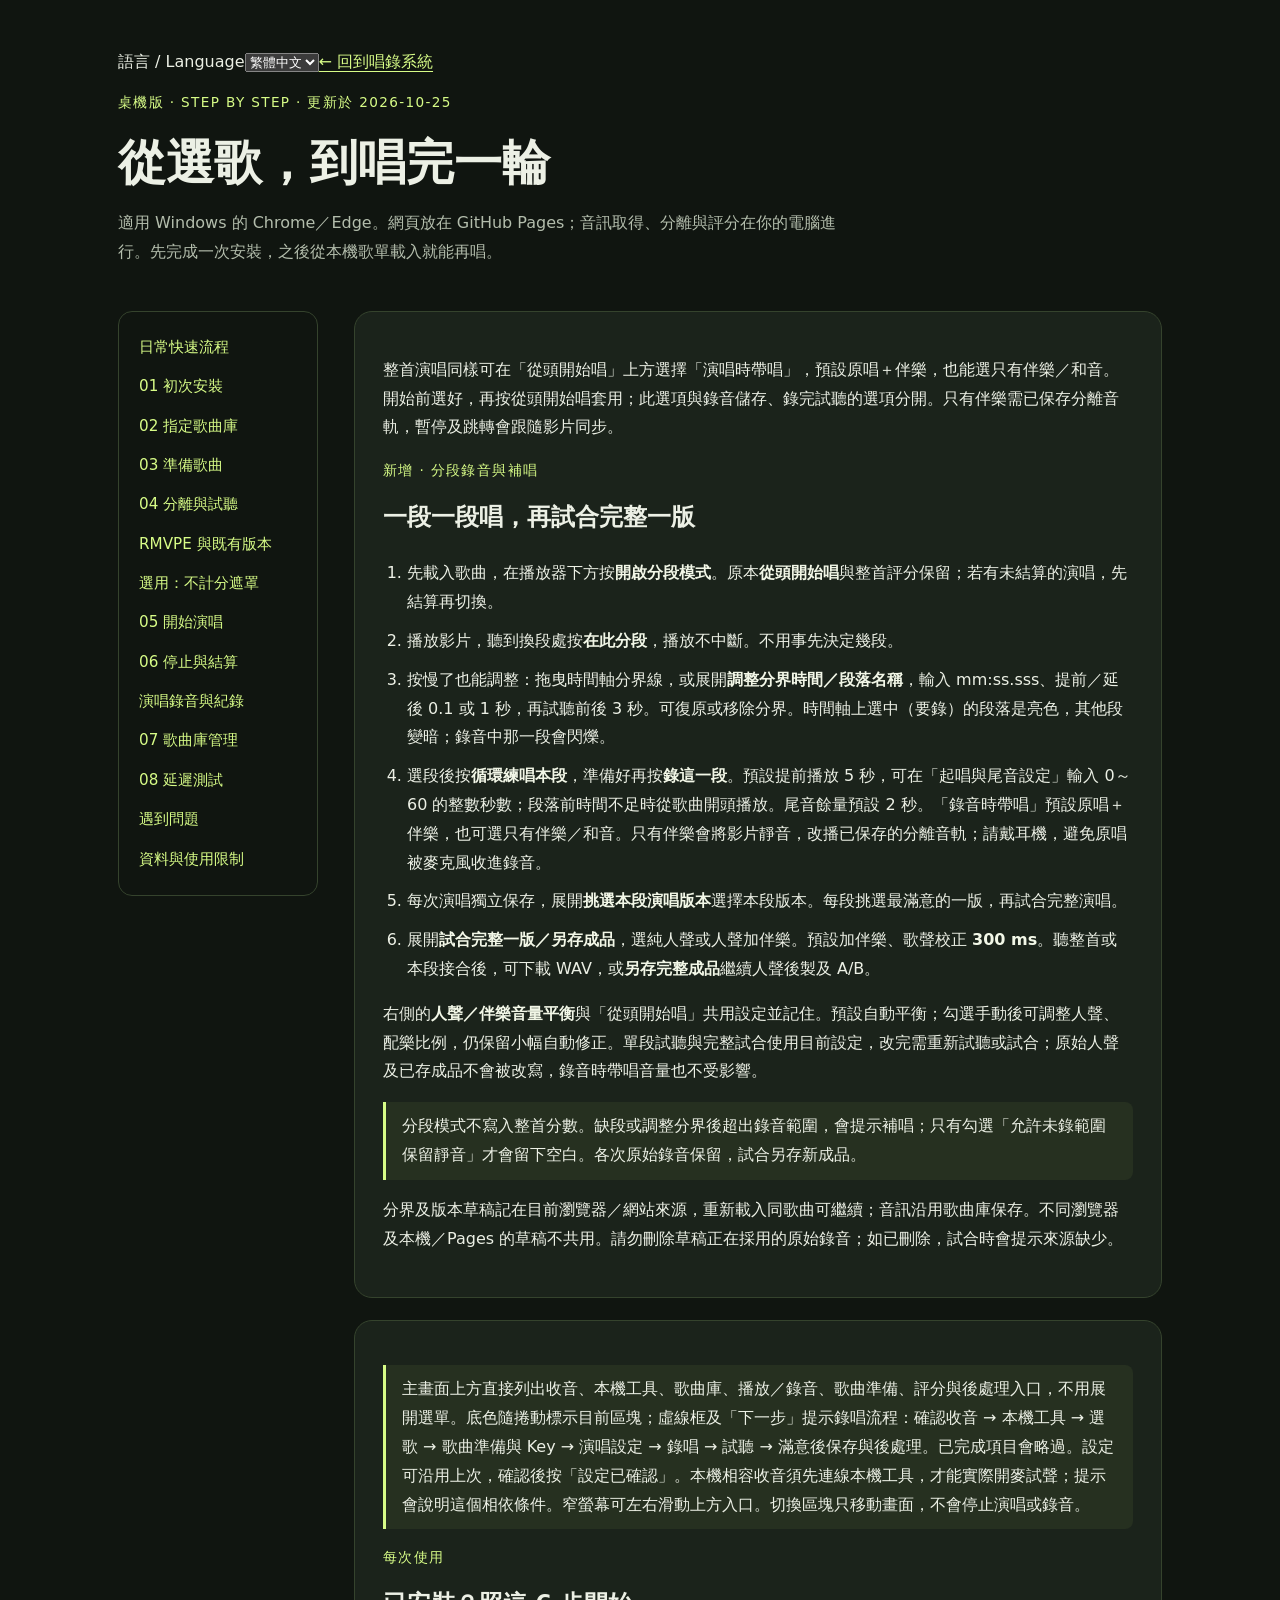
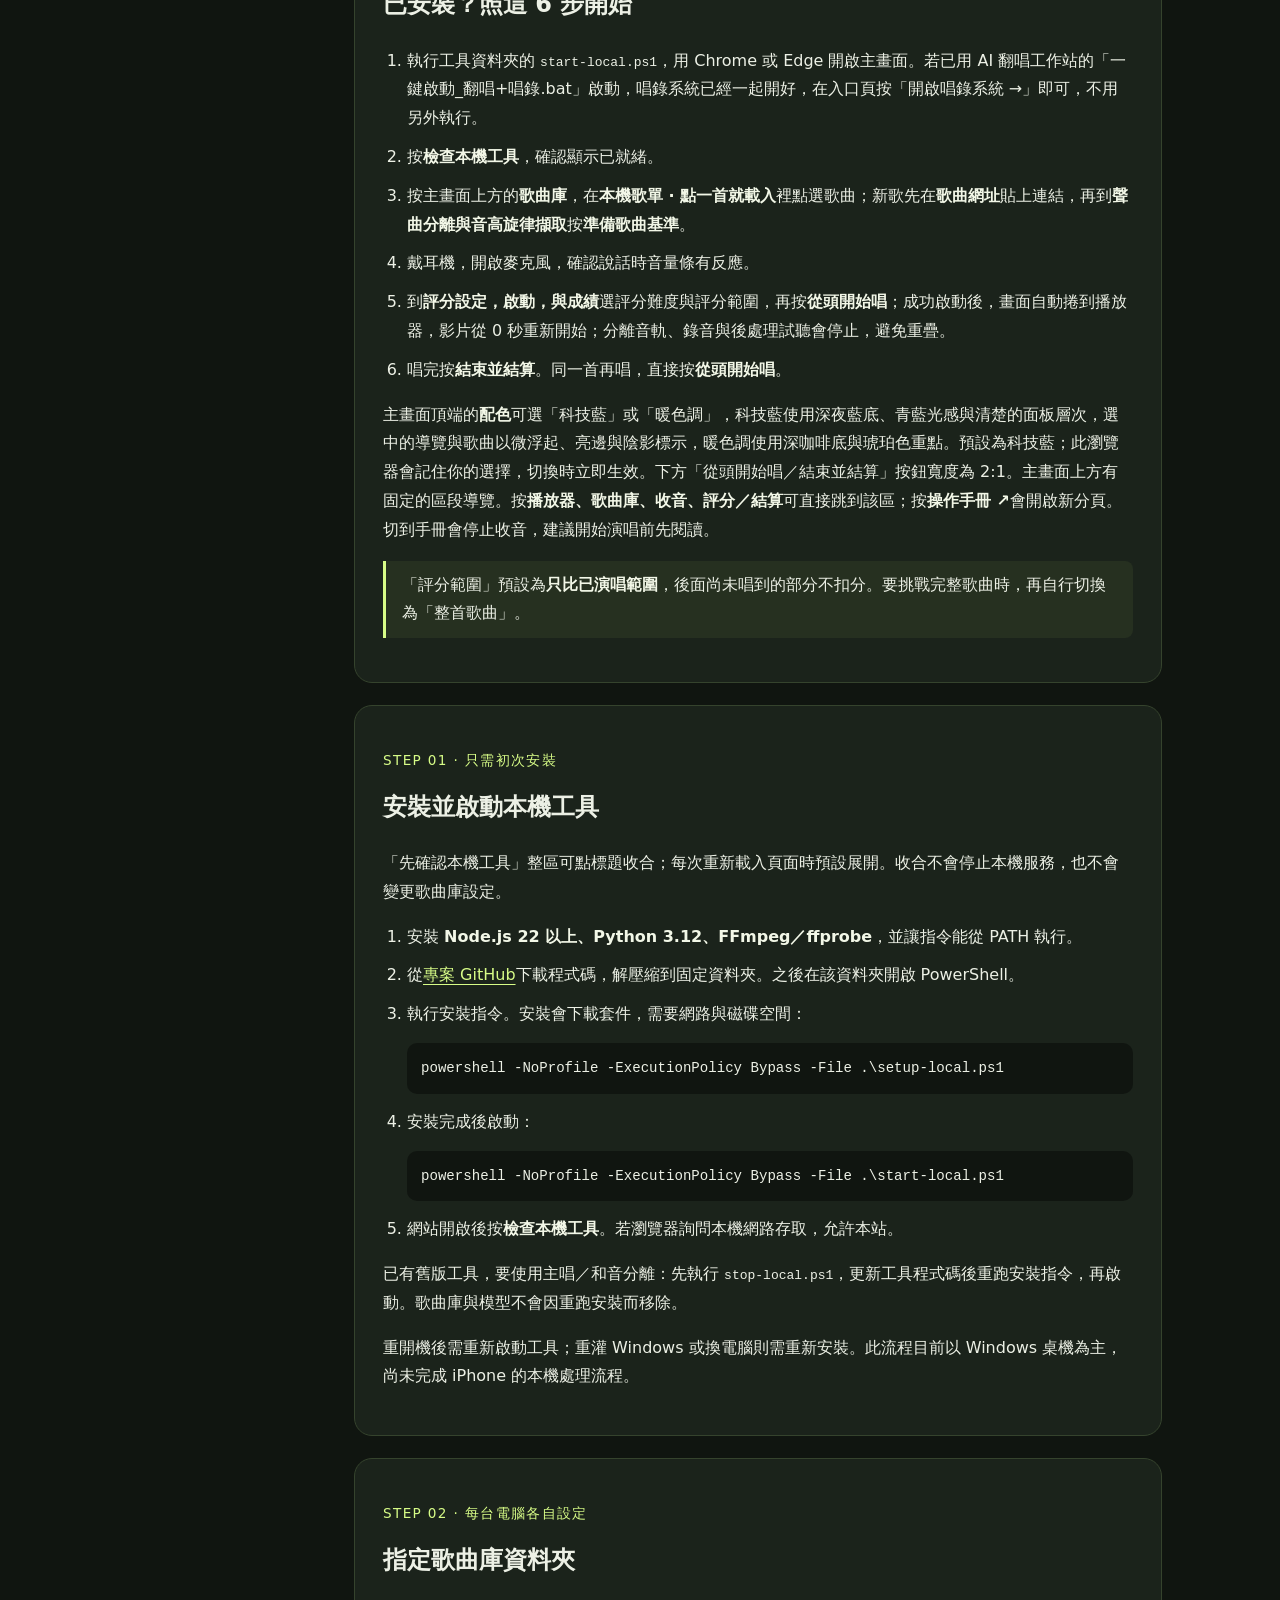
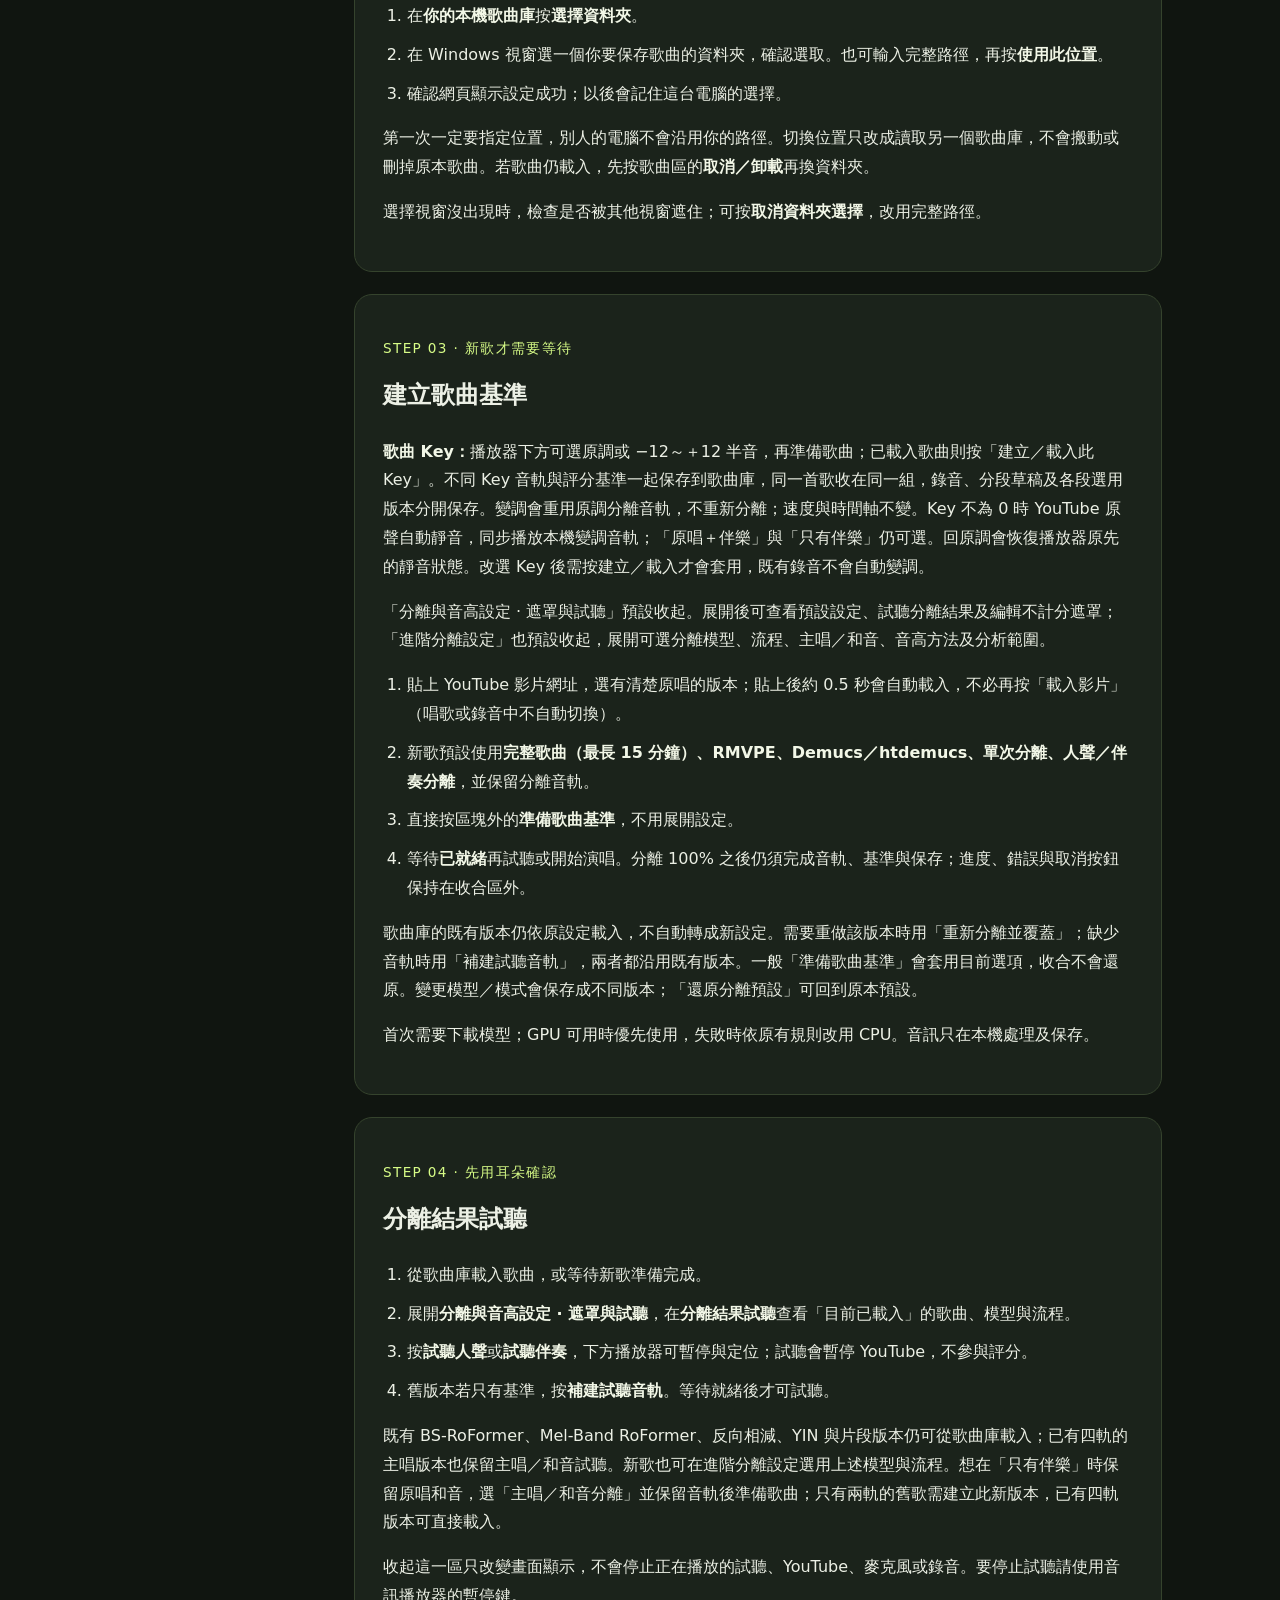
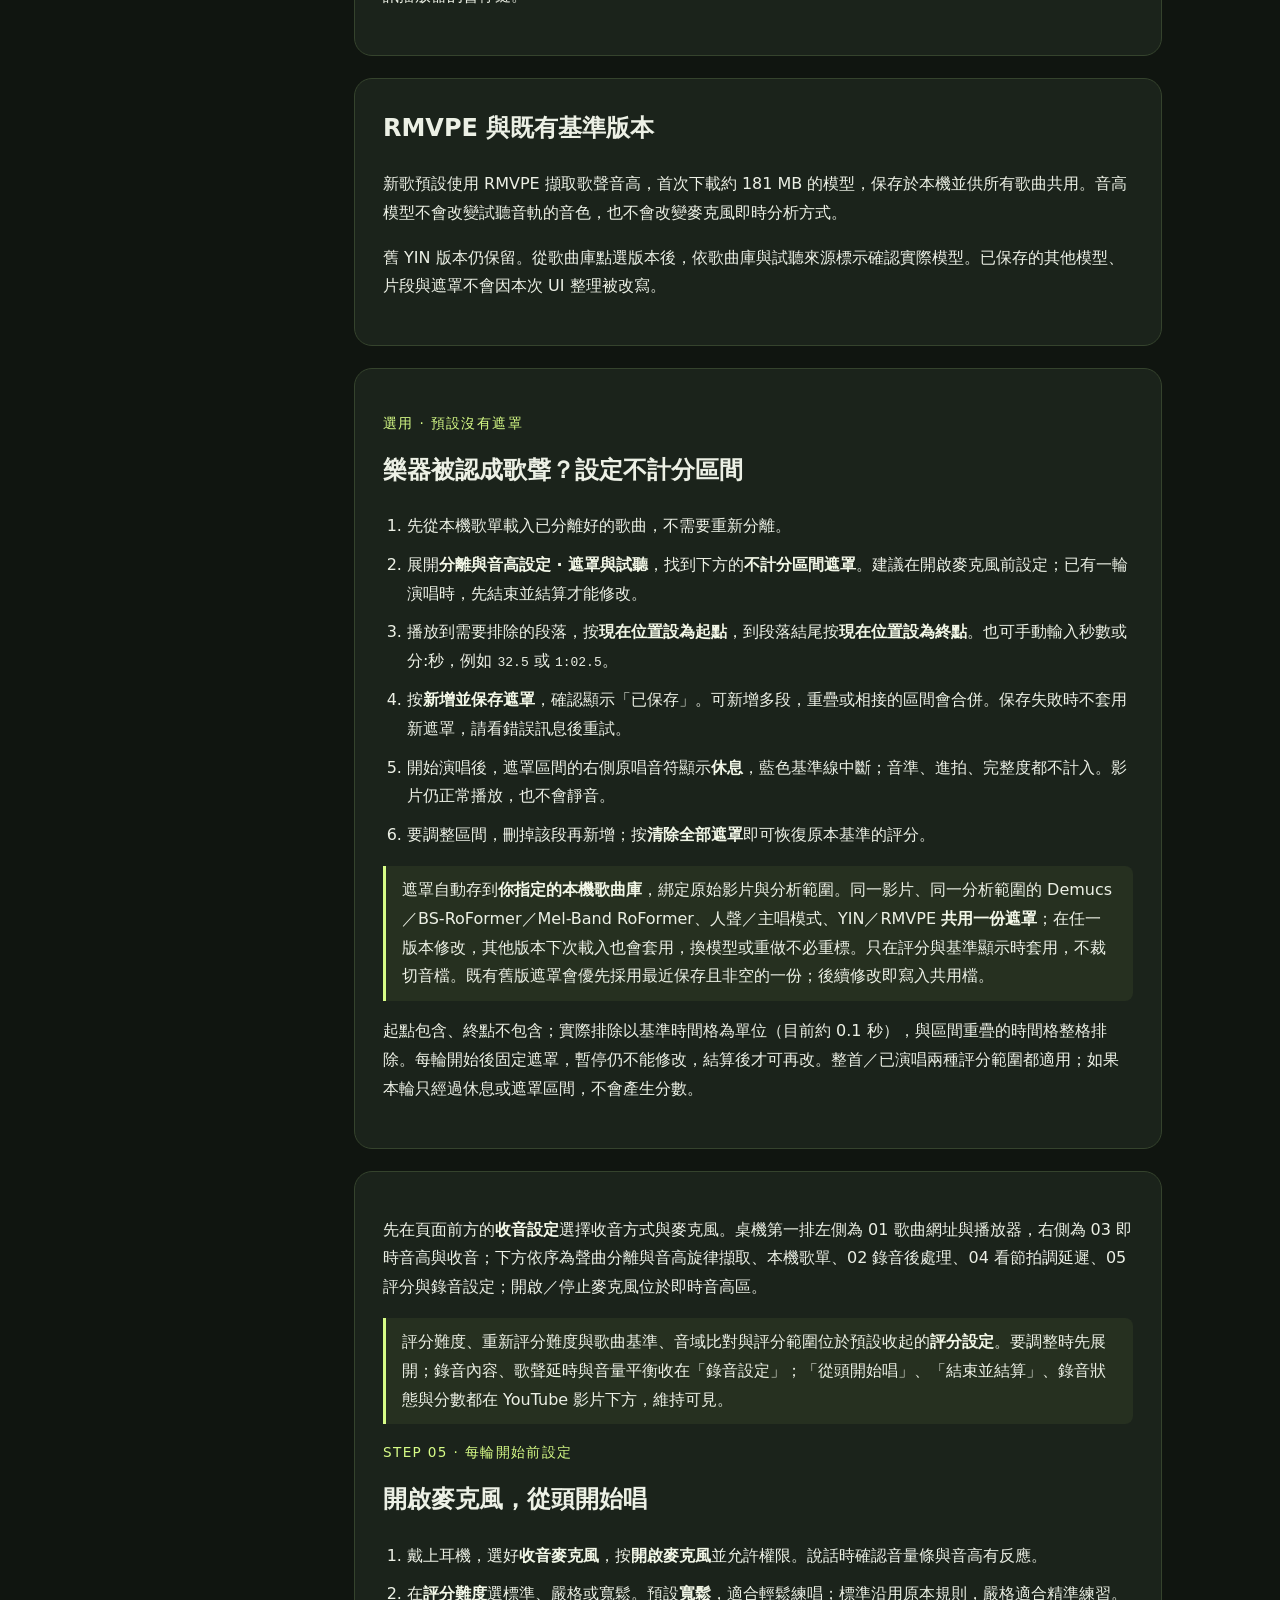
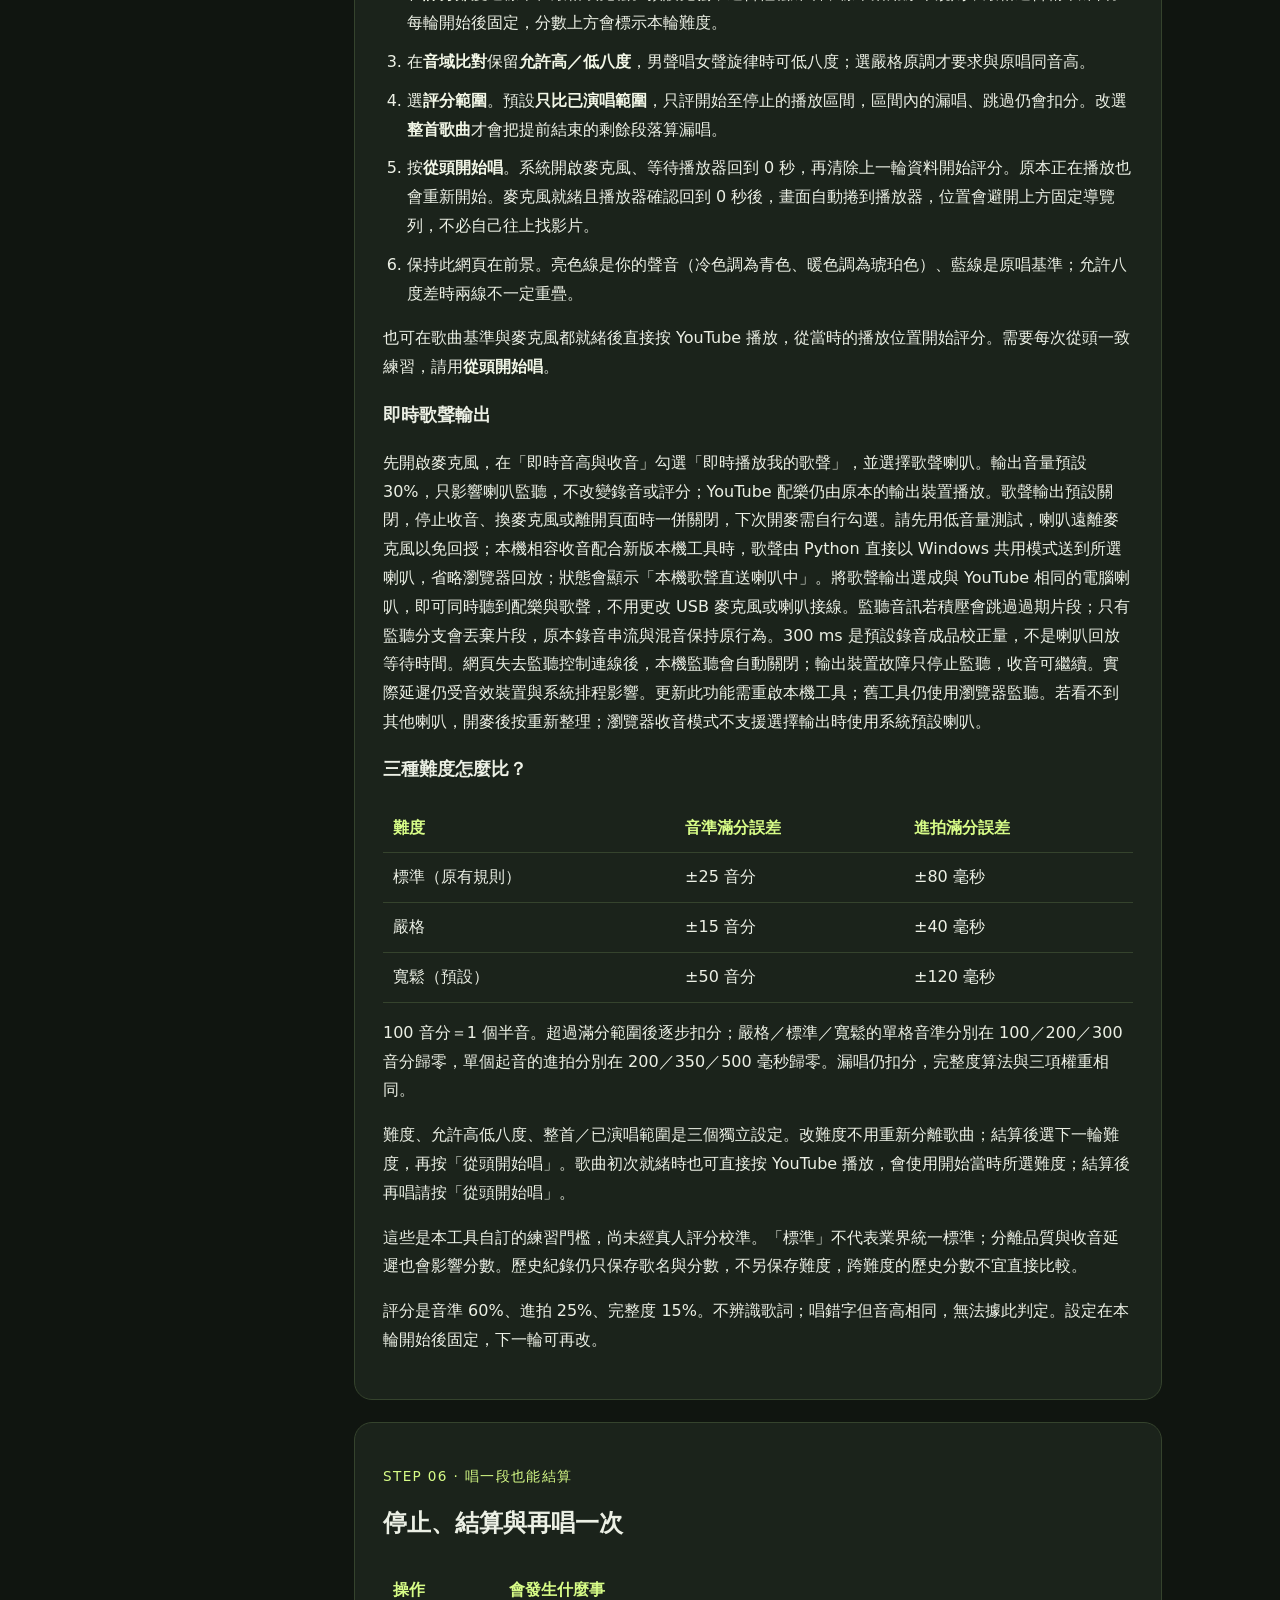
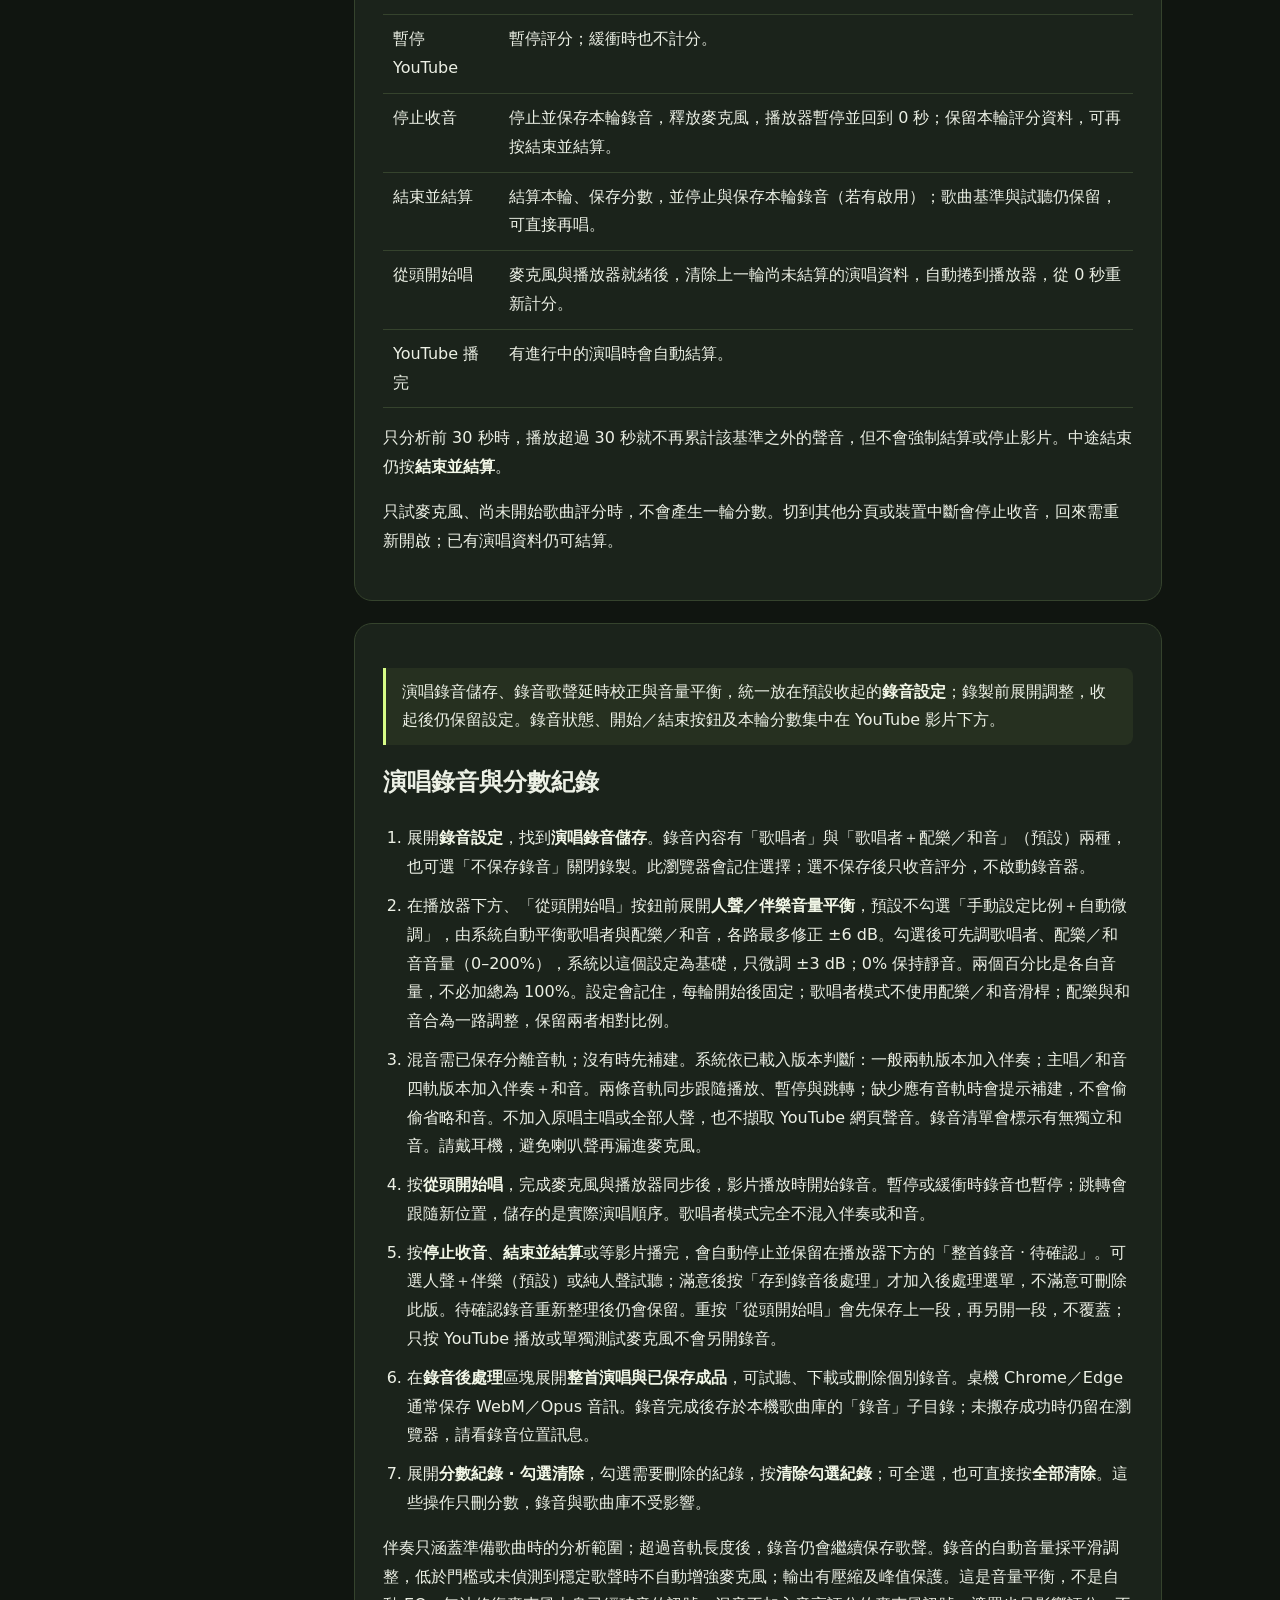
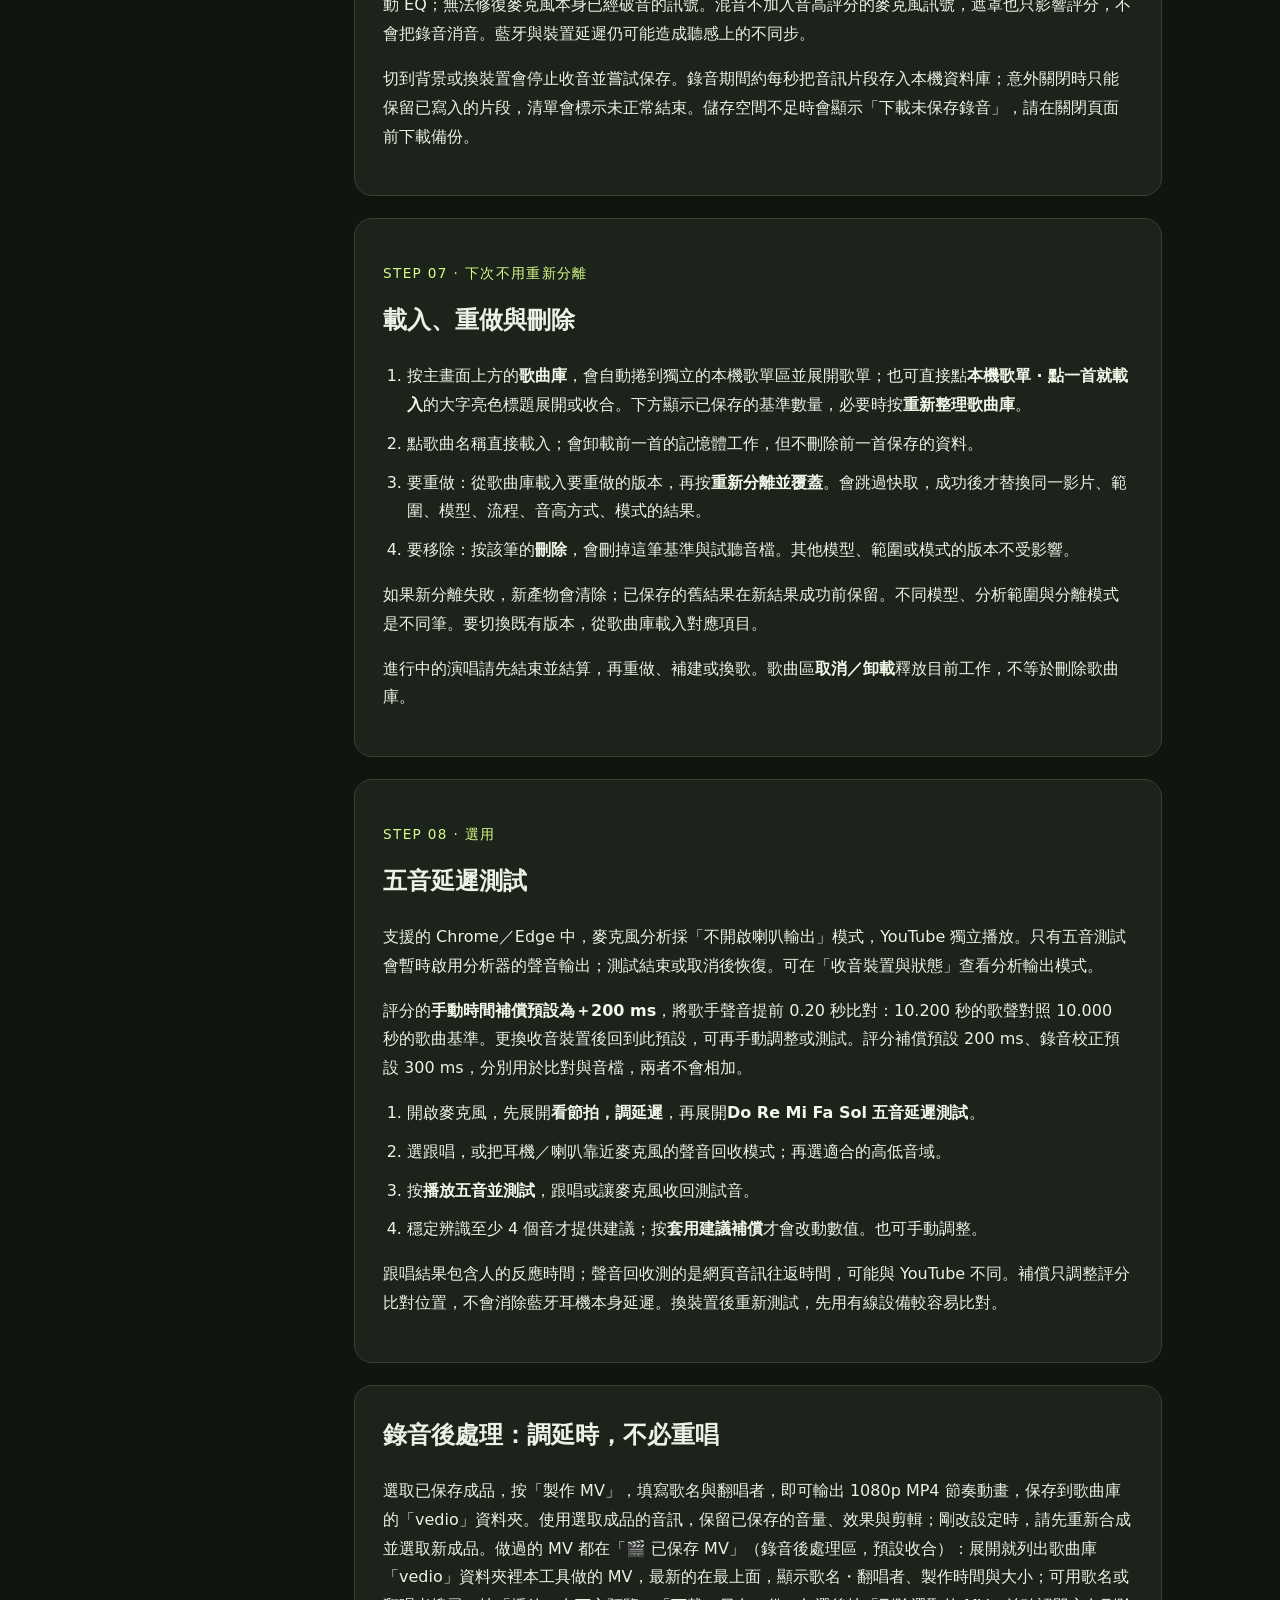
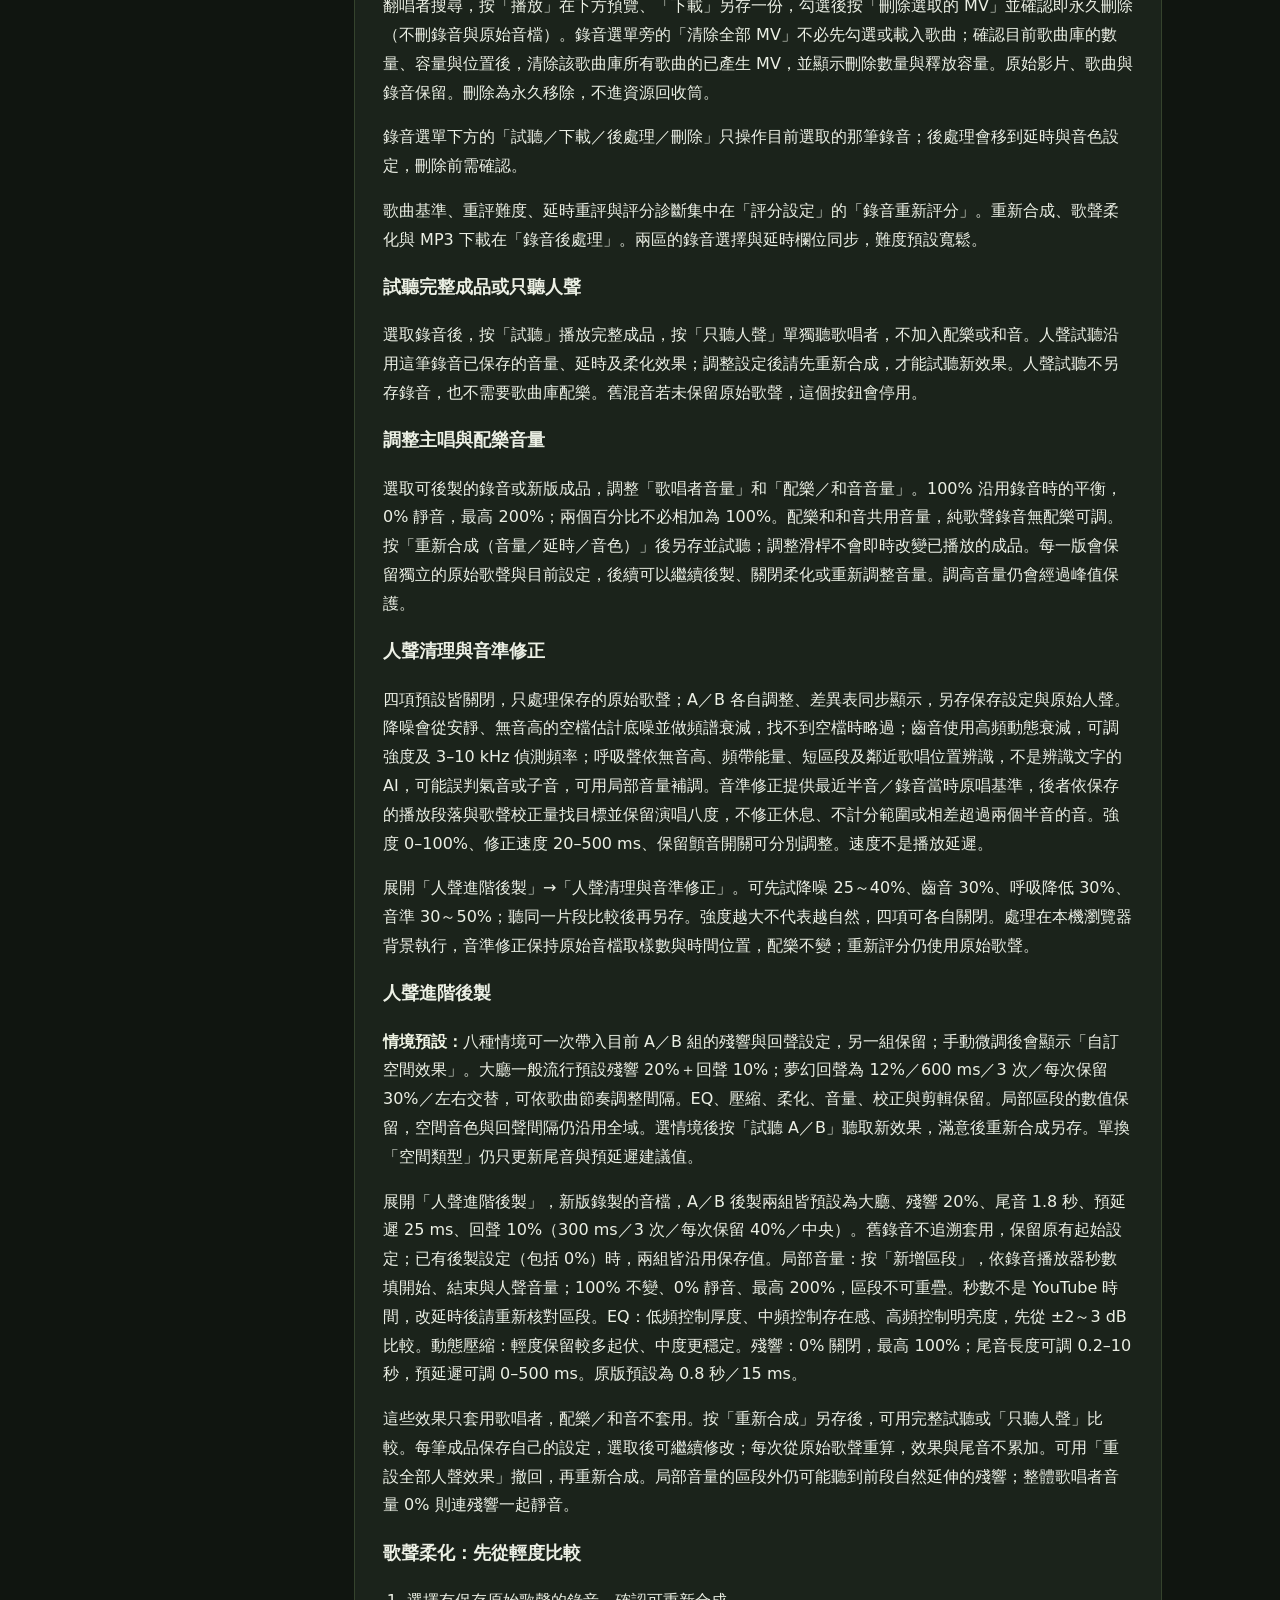
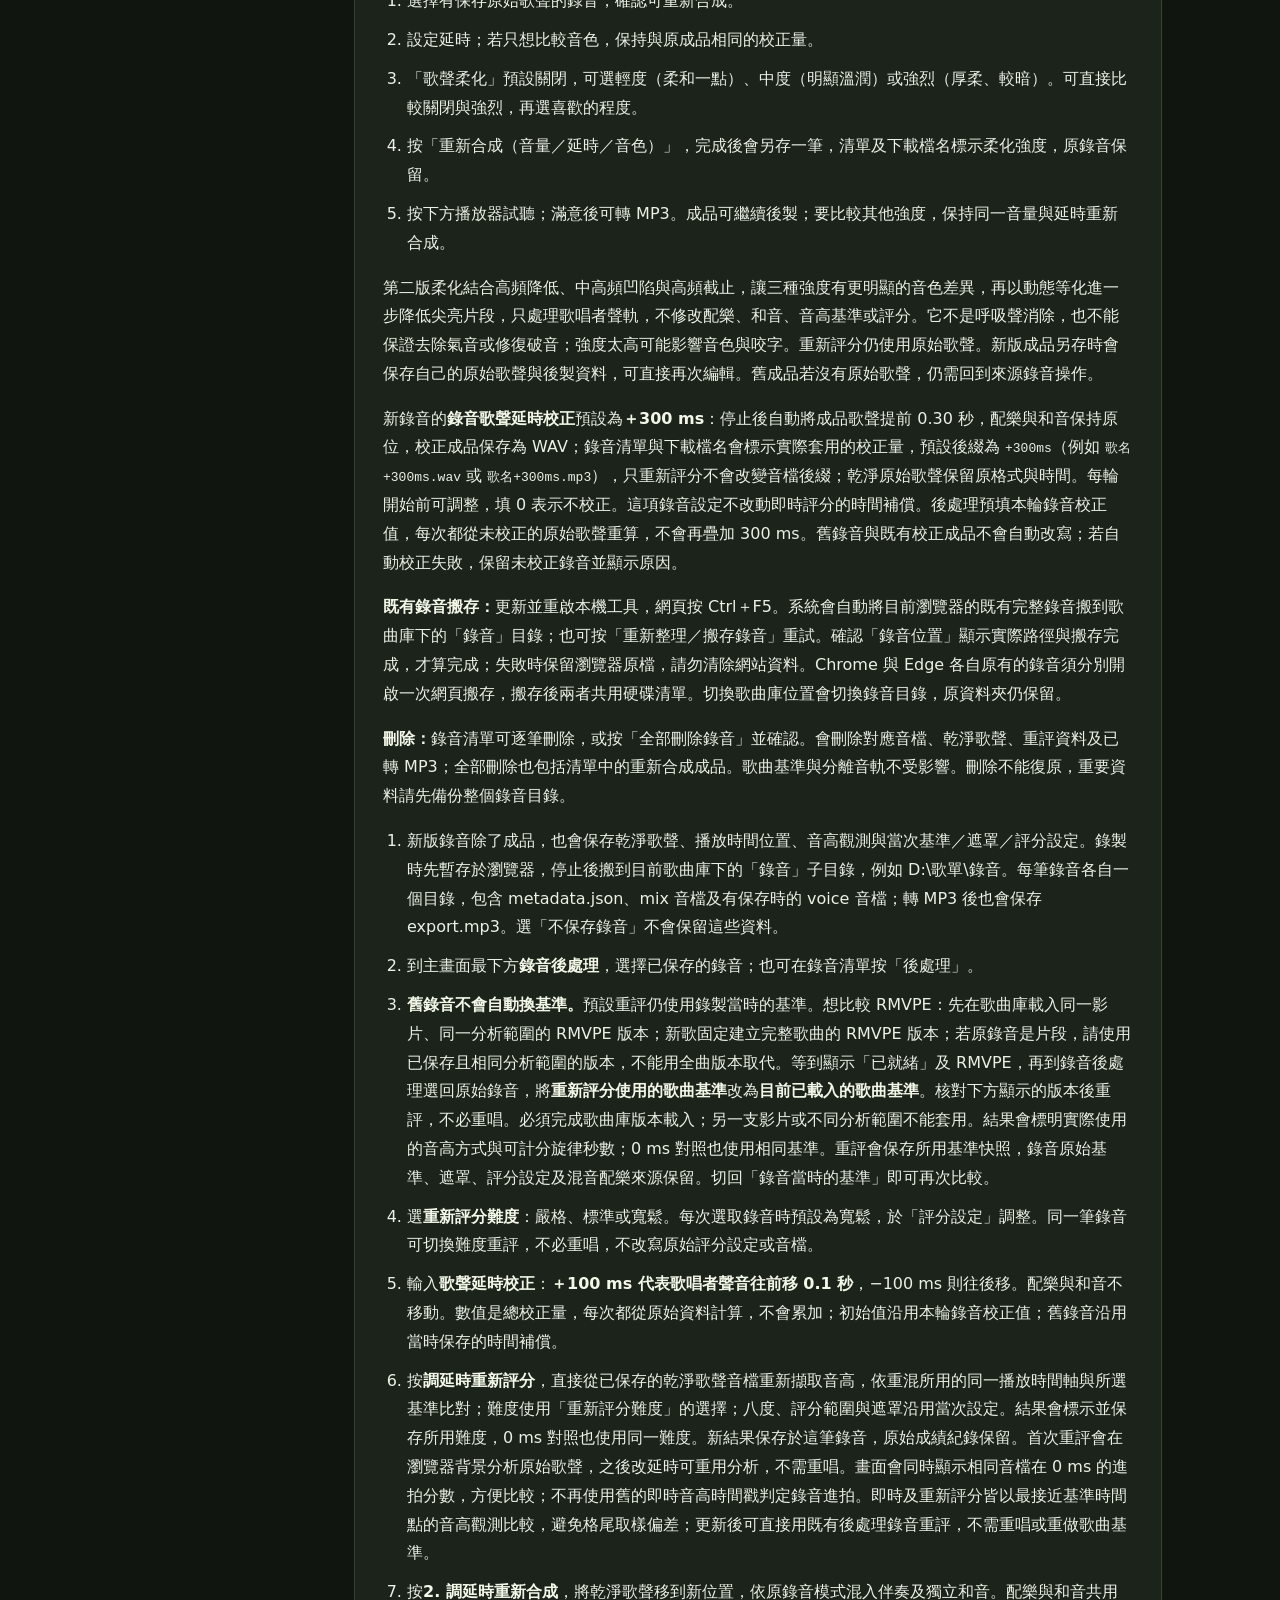
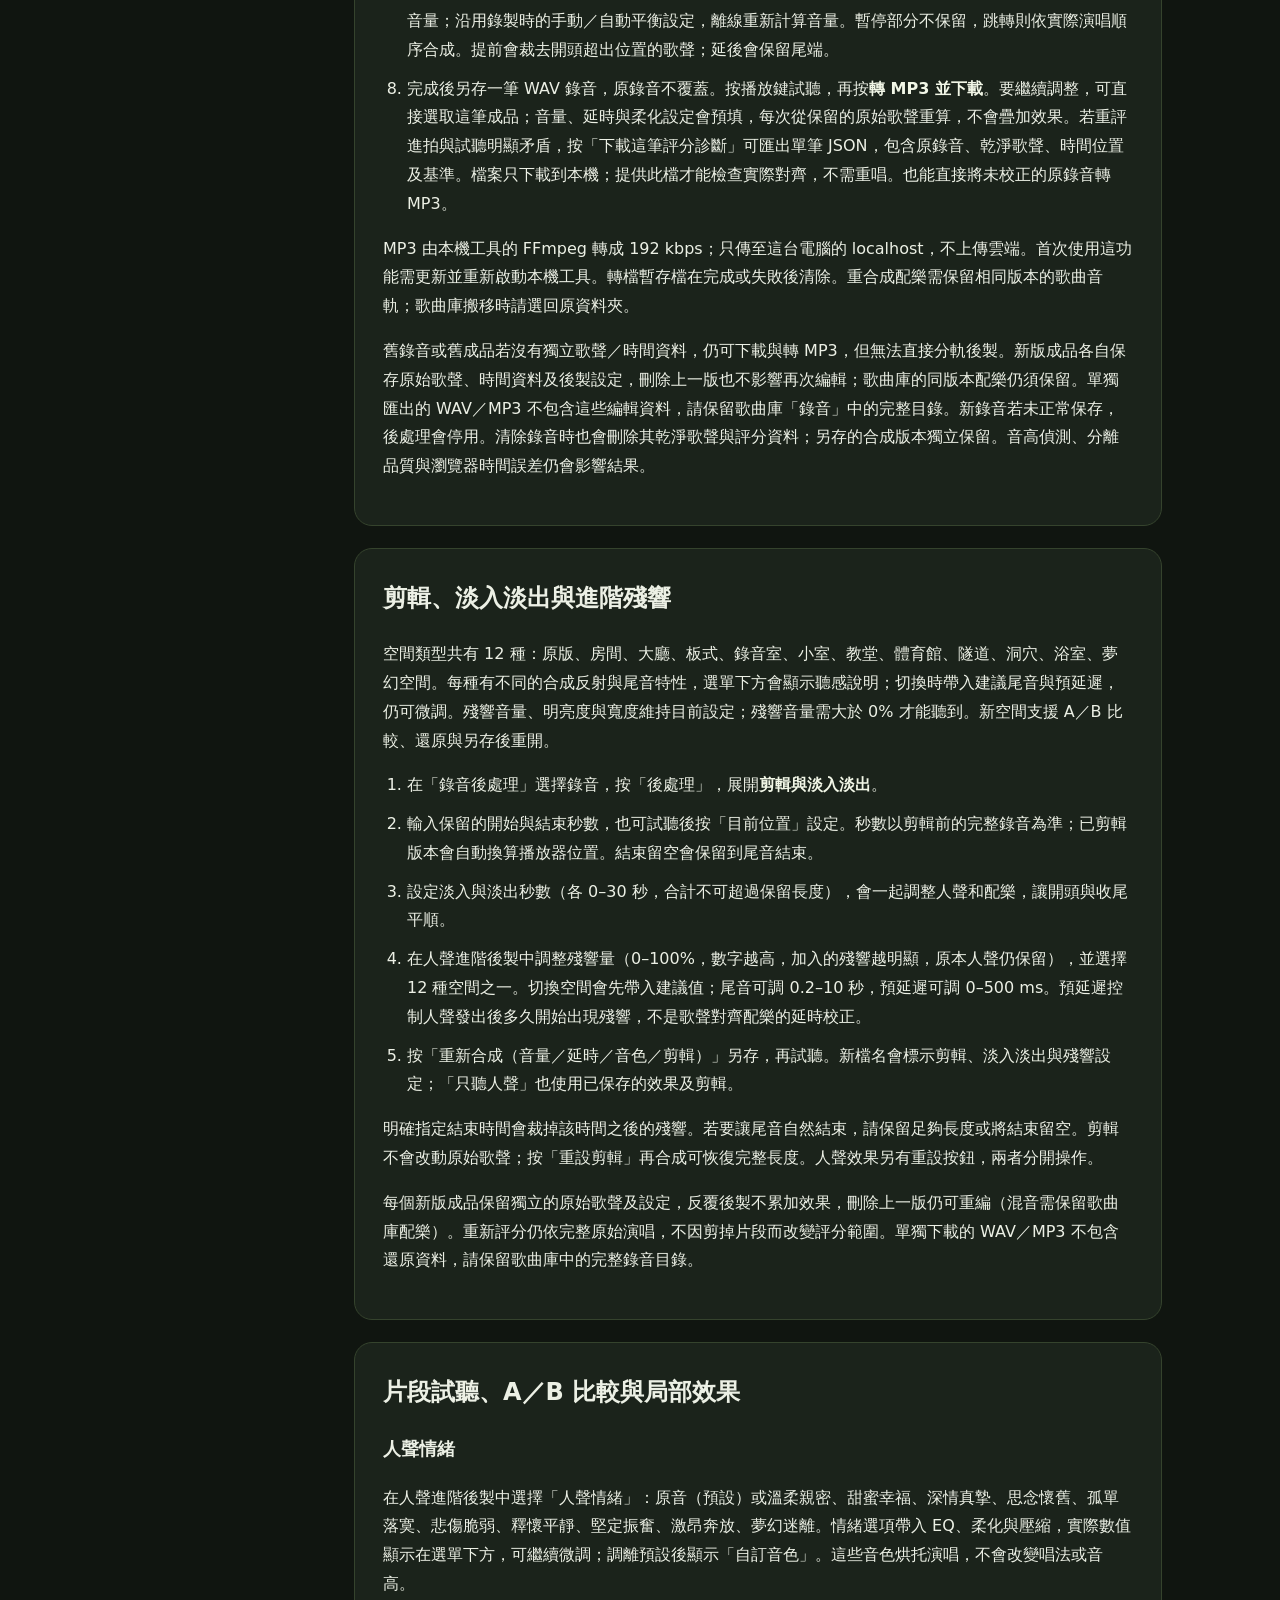
==== commit 6662f09e: "手冊：拿掉實驗室／AI 換聲遺留句、修簡體字、日期改 2026-10-25、補一鍵啟動說明 Co-Authored-By: Claude Opus 5.5 <noreply@anthropic.com" ====
--- a/manual.en.html
+++ b/manual.en.html
@@ -11,7 +11,7 @@
 <body>
 <header><label class="language-picker" data-i18n-skip for="language-select">語言 / Language<select id="language-select" data-language-picker><option value="zh-Hant">繁體中文</option><option value="en">English</option></select></label><a href="./">← Back to Sing &amp; Record</a><h1>Choose a song. Record. Make your mix.</h1><p>A guide for desktop Chrome and Edge on Windows. The website provides the interface; local tools process audio on your computer. Traditional Chinese is the default. Choose English in the page header to remember your preference in this browser.</p></header>
 <main><nav aria-label="Guide contents"><a href="#quick">Daily workflow</a><a href="#install">Install and start</a><a href="#folder">Library location</a><a href="#prepare">Prepare a song / Key</a><a href="#listen">Separated stems</a><a href="#masks">Scoring masks</a><a href="#sing">Whole-song recording</a><a href="#segments">Segment recording</a><a href="#original-vocal-ranges">Original vocal regions</a><a href="#recording">Preview and production</a><a href="#latency">Timing and scoring</a><a href="#mv">Cover music videos</a><a href="#library">Storage and cleanup</a><a href="#trouble">Troubleshooting</a><a href="#data">Data and usage</a></nav><div>
-<section id="quick"><h2>Daily workflow</h2><ol><li>Run <code>.\start-local.ps1</code> in your tools folder, then click <strong>Check local tools</strong> on the website.</li><li>Choose your input mode and microphone. Enable the microphone and test your voice with headphones.</li><li>Load a prepared library song, or import media and prepare its reference. Check the song key.</li><li>Choose guide vocals and recording levels, then record the whole song or individual segments.</li><li>Preview your take. For segment mixed previews, adjust vocal and backing levels while listening. Save for post-production when satisfied.</li><li>Compare effects with A/B, render a new result, then download audio or create a music video.</li></ol></section>
+<section id="quick"><h2>Daily workflow</h2><ol><li>If you started with the AI Cover workstation's 一鍵啟動_翻唱+唱錄.bat, Sing &amp; Record is already running: click Open Sing &amp; Record → on its home page. Otherwise, run <code>.\start-local.ps1</code> in your tools folder, then click <strong>Check local tools</strong> on the website.</li><li>Choose your input mode and microphone. Enable the microphone and test your voice with headphones.</li><li>Load a prepared library song, or import media and prepare its reference. Check the song key.</li><li>Choose guide vocals and recording levels, then record the whole song or individual segments.</li><li>Preview your take. For segment mixed previews, adjust vocal and backing levels while listening. Save for post-production when satisfied.</li><li>Compare effects with A/B, render a new result, then download audio or create a music video.</li></ol></section>
 <section id="install"><h2>Install once, start each session</h2><p>Use the <strong>Download the local tools</strong> link in the website’s local-tools panel. Extract the package to a permanent folder. Install Node.js 22 or later and the Python version specified by the setup instructions. Open PowerShell in that folder.</p><pre><code>.\setup-local.ps1</code></pre><p>Let setup install the required packages and models. Audio stays local. Start the tools after setup and after each computer restart:</p><pre><code>.\start-local.ps1</code></pre><p>Keep the tools running while using the website. Allow browser microphone and local network access when requested. Restarting the computer does not uninstall the tools. Additional features may require their own local models and dependencies; use the status shown in each panel.</p></section>
 <section id="folder"><h2>Choose your song library</h2><p>Click <strong>Choose folder</strong>, or enter a full folder path and click <strong>Use this location</strong>. The computer remembers it. Changing locations does not delete the old library. Cancel or unload a song before switching locations. Models are stored separately from the song library and are shared across songs.</p></section>
 <section id="prepare"><h2>Prepare a song and choose its key</h2><ol><li>Select YouTube, local video, or local audio. Paste a YouTube URL (it loads automatically after about half a second; it will not switch while you are singing or recording), or choose and import a local file. Local files are limited to 2 GB and 15 minutes; the original file is retained.</li><li>Choose the key, from −12 to +12 semitones. Tempo stays the same. The default is the original key.</li><li>Click <strong>Prepare song reference</strong>. Wait until the status says ready; 100% separation alone is not the end of preparation.</li></ol><p>New songs default to full-song analysis, RMVPE pitch extraction, and retained preview stems. Advanced settings offer other models, short test ranges, and workflows. Changing model, mode, or key creates or loads the corresponding version. Different key versions keep separate recordings and segment drafts.</p><h3 id="pitch-model">RMVPE and existing versions</h3><p>Changing the pitch extraction setting alone does not load a new reference. Prepare the reference to apply it. Compatible retained stems can be reused without separating again. Existing songs remain available in the library.</p></section>
@@ -20,10 +20,10 @@
 <section id="sing"><h2>Record a whole song</h2><p>Choose browser capture, or native capture if enabling the microphone lowers your backing audio. Native capture requires the local Python capture environment. Enable the microphone and check input first.</p><p>Select original vocals + backing, or backing / harmonies only for guidance. This is separate from what the recording saves. Choose singer-only, mixed recording, or no recording in the recording settings.</p><p>Click <strong>Sing from the start</strong>. Recording starts with playback and pauses during pauses or buffering. Playing YouTube directly only scores; it does not begin a recording.</p><h3 id="finish">Stop, review, then approve</h3><p>Stop input, finish and score, or let the song end. Whole-song takes are kept under <strong>Pending review</strong>. Preview or delete a take, then <strong>Save for post-production</strong> when satisfied. A pending take remains available without being promoted to a finished result.</p></section>
 <section id="segments"><h2>Record and replace individual segments</h2><ol><li>Load a song and enable segment mode. Click <strong>Split here</strong> during playback to create boundaries.</li><li>On the timeline, the selected segment is bright and the others are dimmed; the segment being recorded blinks. Drag a boundary, enter an exact mm:ss.sss time, or step it earlier / later. Preview three seconds either side of a boundary. Segments must remain continuous and at least 0.1 seconds long.</li><li>Select a segment. Choose pre-roll (default 5 seconds) and tail allowance (default 2 seconds). Loop practice does not record.</li><li>Click <strong>Record this segment</strong>. It saves automatically after the tail, or use Stop / Save. Record as many takes as needed.</li><li>Choose a take for each segment. Preview the selected take with vocals + backing, enable manual levels, and adjust the 0–200% vocal and backing sliders while listening. Playback continues from the same position.</li><li>Assemble the full mix. You can also adjust levels during this preview. Save for post-production or download WAV to render the latest levels. An already assembled mix can save the latest levels directly.</li></ol><p>Original takes are kept, so level changes do not require another performance. Raw vocals-only preview plays the original input without balance or timing correction. If a region has no usable take, record it or explicitly allow silence. Changing take selections, boundaries, timing, or original-vocal regions requires a new assembly.</p><p>Draft boundaries and selections are stored in the current browser; takes are saved in the library. Clearing this song’s segment recordings preserves boundaries, other songs, whole-song recordings, and saved production results.</p></section>
 <section id="original-vocal-ranges"><h2>Add original vocals to parts of a segment mix</h2><p>Under original vocal regions, enter start and end in song time and choose <strong>Original + my recording</strong> or <strong>Original only</strong>. Regions cannot overlap. The current segment’s times can be filled in with one button.</p><p>These regions apply to the full mixed assembly. Outside them, your own vocals are used, with continuous backing. Original vocals use the current song key and do not receive microphone correction. Raw vocal preview ignores these regions. Save the draft and assemble again after editing them.</p></section>
-<section id="recording"><h2>Preview, compare, and produce</h2><p>Select a saved recording. <strong>Preview</strong> plays its finished mix; <strong>Vocals only</strong> plays the separate singer track with saved production settings. Settings changed afterward require rendering before the finished player reflects them.</p><h3>A/B comparison</h3><p>A and B start with the recording’s saved settings and can be adjusted separately. B is selected initially. Select the same phrase, up to 30 seconds, and switch A/B previews at the same playback position. Optional loudness matching reduces the louder version for comparison only. Trim and fades are shared and are not applied in clip comparison. Switching recordings or reloading clears temporary A/B edits.</p><h3>Levels, timing, and effects</h3><p>100% preserves the recorded balance; 0% mutes. Positive timing correction moves late vocals earlier; negative values move early vocals later. Enter a total correction, not an additional increment. Backing stays fixed. New recordings default to 300 ms correction; AI voice results that already include source correction use 0.</p><p>Available vocal processing includes smoothing, EQ, compression, reverb, delay, region levels and effects, noise reduction, de-essing, breath reduction, and pitch correction. Try short clips and change one control at a time. Mood presets change tone; space presets change reverb and delay. Cleanup and pitch correction have independent controls.</p><p>Region times use the full recording after timing correction and before trimming, not YouTube time. Regions cannot overlap. Recheck them after timing changes. Reverb tails can extend beyond regions.</p><h3>Save your preferred version</h3><p>Select A or B, set trim and fades, then <strong>Render again</strong>. This saves a new editable result while preserving the original. Processing always starts from the original vocals, so effects and trimming do not accumulate. Leave the trim end blank to keep the full reverb tail. Download WAV or convert to MP3 afterward.</p></section>
+<section id="recording"><h2>Preview, compare, and produce</h2><p>Select a saved recording. <strong>Preview</strong> plays its finished mix; <strong>Vocals only</strong> plays the separate singer track with saved production settings. Settings changed afterward require rendering before the finished player reflects them.</p><h3>A/B comparison</h3><p>A and B start with the recording’s saved settings and can be adjusted separately. B is selected initially. Select the same phrase, up to 30 seconds, and switch A/B previews at the same playback position. Optional loudness matching reduces the louder version for comparison only. Trim and fades are shared and are not applied in clip comparison. Switching recordings or reloading clears temporary A/B edits.</p><h3>Levels, timing, and effects</h3><p>100% preserves the recorded balance; 0% mutes. Positive timing correction moves late vocals earlier; negative values move early vocals later. Enter a total correction, not an additional increment. Backing stays fixed. New recordings default to 300 ms correction.</p><p>Available vocal processing includes smoothing, EQ, compression, reverb, delay, region levels and effects, noise reduction, de-essing, breath reduction, and pitch correction. Try short clips and change one control at a time. Mood presets change tone; space presets change reverb and delay. Cleanup and pitch correction have independent controls.</p><p>Region times use the full recording after timing correction and before trimming, not YouTube time. Regions cannot overlap. Recheck them after timing changes. Reverb tails can extend beyond regions.</p><h3>Save your preferred version</h3><p>Select A or B, set trim and fades, then <strong>Render again</strong>. This saves a new editable result while preserving the original. Processing always starts from the original vocals, so effects and trimming do not accumulate. Leave the trim end blank to keep the full reverb tail. Download WAV or convert to MP3 afterward.</p></section>
 <section id="latency"><h2>Recording correction and scoring compensation</h2><p>These are separate settings. <strong>Recorded vocal timing correction</strong> defaults to +300 ms and moves vocals earlier in the finished audio. Original vocals remain available for production. <strong>Manual time compensation</strong> defaults to +200 ms and changes live scoring comparisons only.</p><p>The optional Do Re Mi Fa Sol test measures singing response or speaker-to-microphone loopback. Review the suggested value before applying it. It does not save audio. Bluetooth, USB, wired, and built-in devices can differ; changing microphones resets scoring compensation to its starting value.</p><p>Relaxed difficulty is the default. Choose standard or strict, octave tolerance, and performed-only or whole-song scoring before a round. Pauses are unscored, but missed and skipped parts reduce the score. Rescoring uses the original recording data and your selected reference and difficulty; audio production does not rewrite the performance score.</p></section>
 <section id="mv"><h2>Create a cover music video</h2><p>Select a saved recording and click Create music video. Enter the song title and singer name. The video uses the selected finished audio with its saved levels, effects, and trim. Render production changes before selecting the source. All videos you made are in <strong>🎬 Saved music videos</strong> (in post-processing, collapsed by default): expand it to list the videos this tool made in the library’s <code>vedio</code> folder, newest first, with song · singer, date and size. Search by song or singer, click <strong>Play</strong> to preview below, <strong>Download</strong> to save a copy, or tick videos and click <strong>Delete selected videos</strong> and confirm to delete them permanently (recordings and original audio are kept). <strong>Clear all music videos</strong>, next to the recording list, removes every generated video in the current library without selecting a song first; it shows the count, size and location for confirmation, then reports what was deleted and the space freed. Original videos, songs and recordings are kept. Deletion is permanent and does not go to the Recycle Bin.</p><p>Output is a 1080p, 30 fps MP4 with an animated spectrum, supporting 1 second to 10 minutes. Videos save in the library’s <code>vedio</code> folder and can be previewed or downloaded.</p></section>
 <section id="library"><h2>Saved data and cleanup</h2><p>The library stores song references, optional stems, recordings, and finished results. Browser recordings are migrated only after the local copy is verified. If migration fails, the browser copy is kept. Chrome and Edge can share local recordings through the same tools and library, but browser preferences and segment drafts remain browser-specific.</p><p>Deletion dialogs describe their scope. Pending takes, segment takes, production recordings, backing tracks, diagnostic data, temporary conversions, and music videos have separate cleanup controls. Deletions are permanent. Active conversion files and the current preview are protected by temporary-file cleanup.</p></section>
 <section id="trouble"><h2>Troubleshooting</h2><ul><li><strong>Local tools offline:</strong> run start-local.ps1, keep its window open, and check local network permission. The website alone does not install or start audio tools.</li><li><strong>Microphone denied:</strong> allow it in the browser’s site permissions. Check the selected input device and enable it again.</li><li><strong>YouTube player failed:</strong> click Load video again. Some videos block embedding or require sign-in; try another source. A player failure does not delete local references.</li><li><strong>Missing stems:</strong> load the correct song version and rebuild preview stems. Backing-only guidance and mixed production need those files.</li><li><strong>Levels seem unchanged:</strong> raw vocal preview ignores mix balance. For live segment mixing, select vocals + backing and enable manual levels. For saved production, render again after editing.</li><li><strong>Old interface:</strong> reload the page after a release. If a feature requests newer local tools, update and restart them too.</li><li><strong>Interrupted recording:</strong> inspect recording status and download any retained unsaved audio before closing the page. Diagnostic exports may include your vocals.</li></ul></section>
 <section id="data"><h2>Data and usage</h2><p>Microphone analysis, separation, recordings, and production run locally. The website and external media still require their normal network connections, and setup downloads dependencies and models. Your library and recordings are not uploaded by this tool.</p><p>This tool is for local testing and personal non-commercial practice. Process only content you own or are authorized to use, and follow applicable laws and platform rules. The tool provides neither songs nor usage rights. Automatic separation, analysis, and scoring are experimental and may be inaccurate.</p></section>
-</div></main><footer>Sing &amp; Record · English guide · Updated 2026-10-21</footer></body></html>
+</div></main><footer>Sing &amp; Record · English guide · Updated 2026-10-25</footer></body></html>
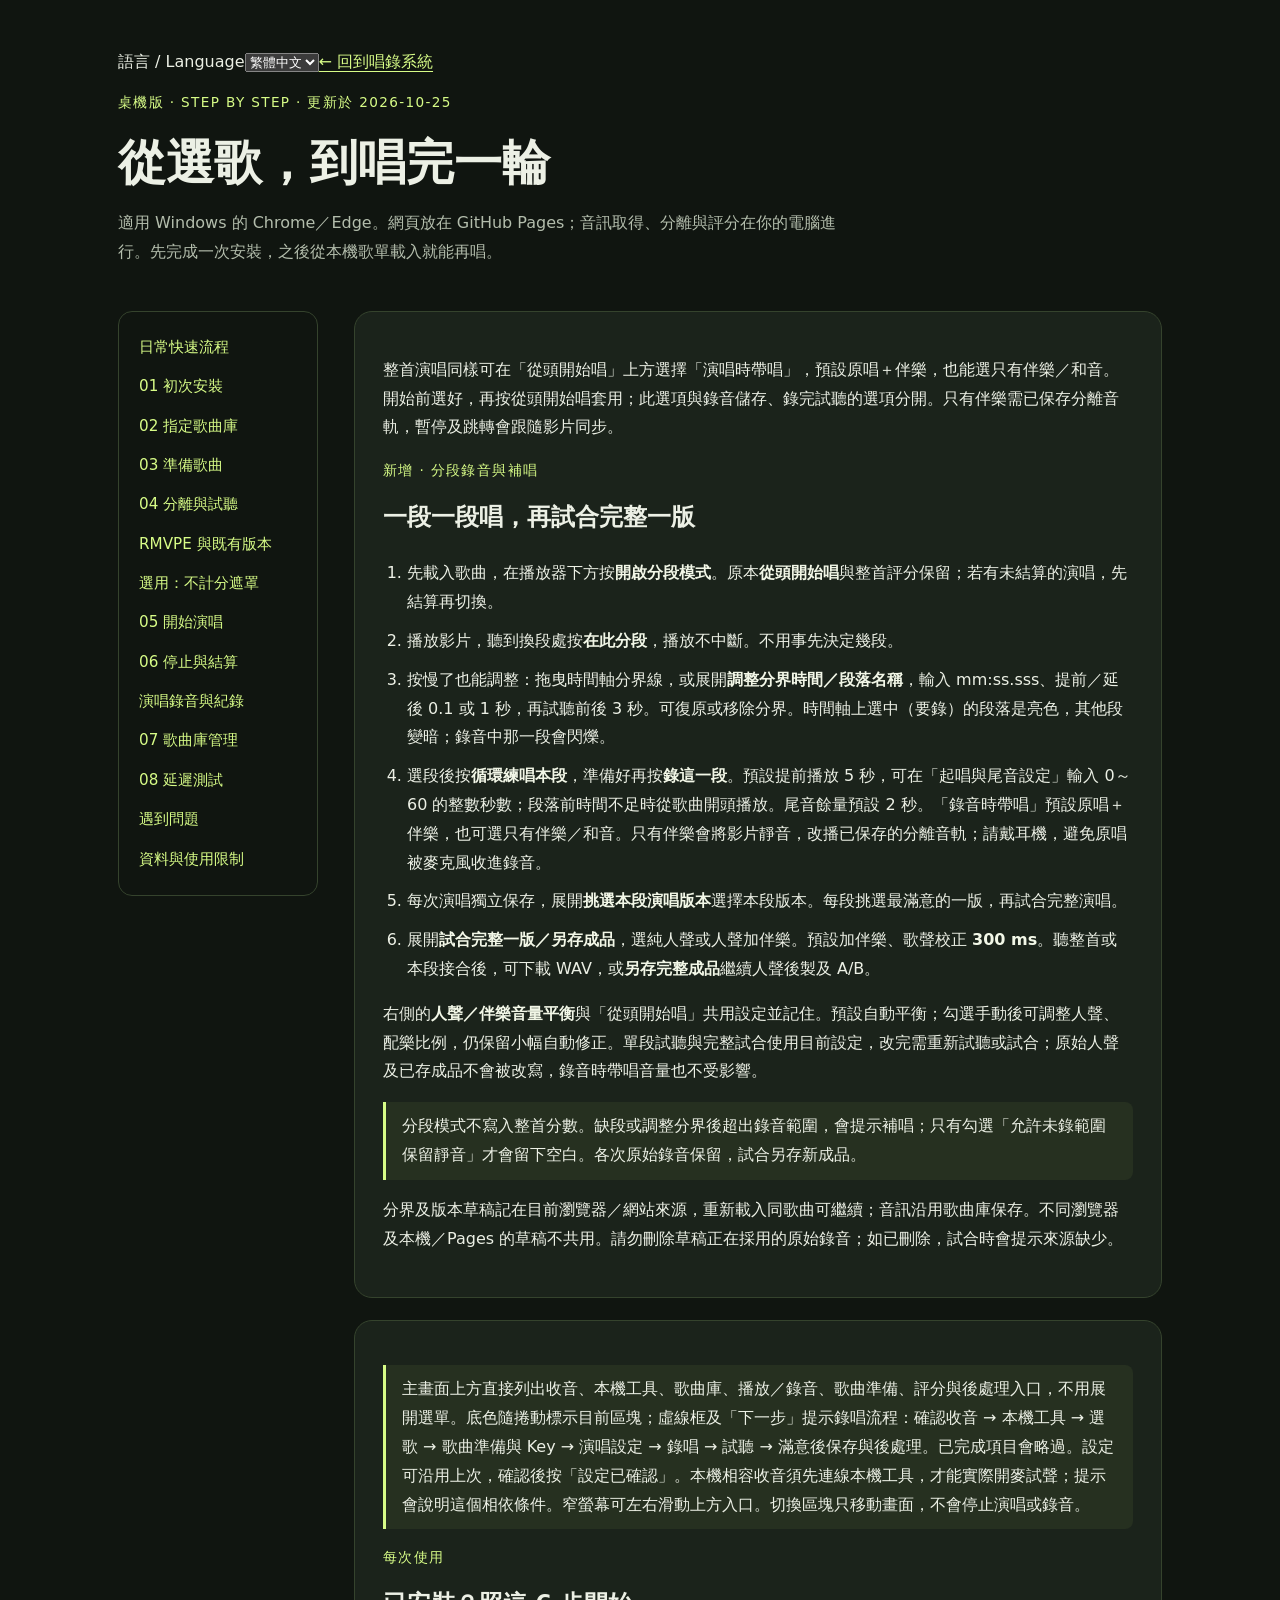
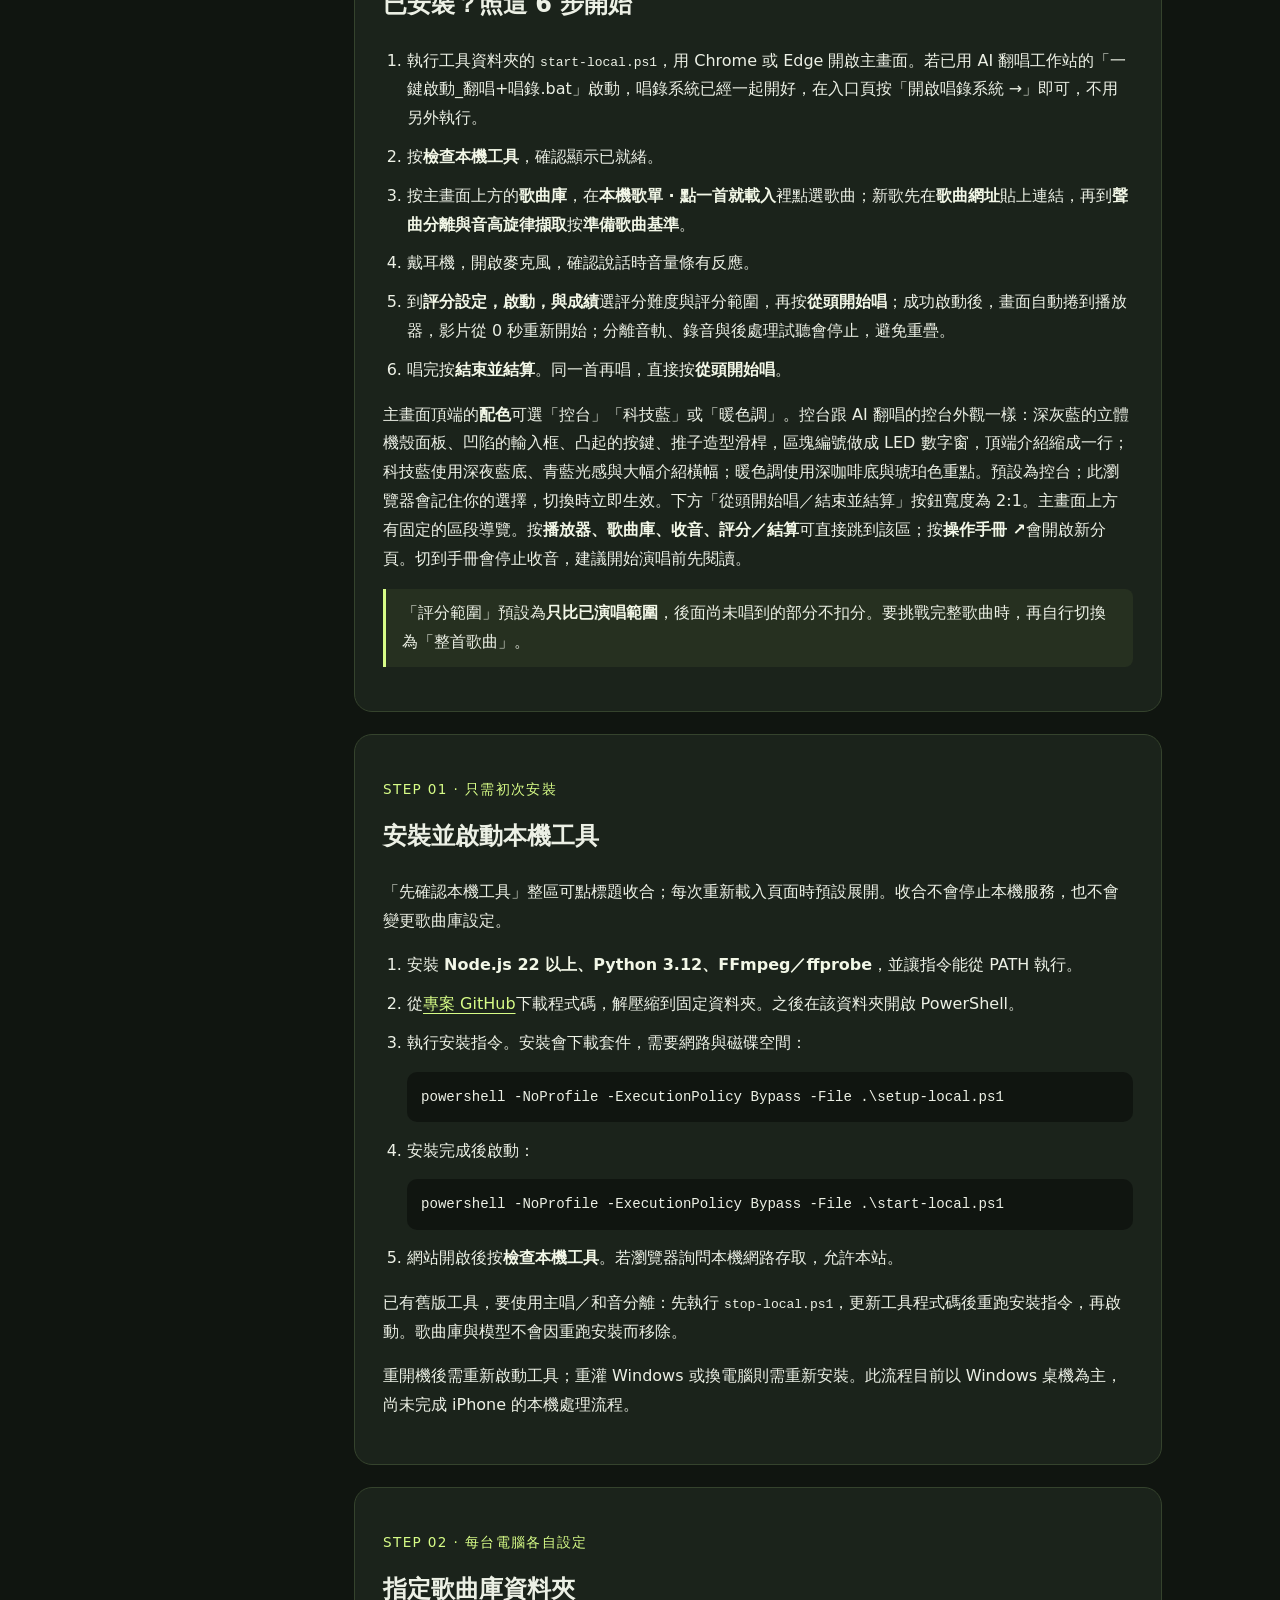
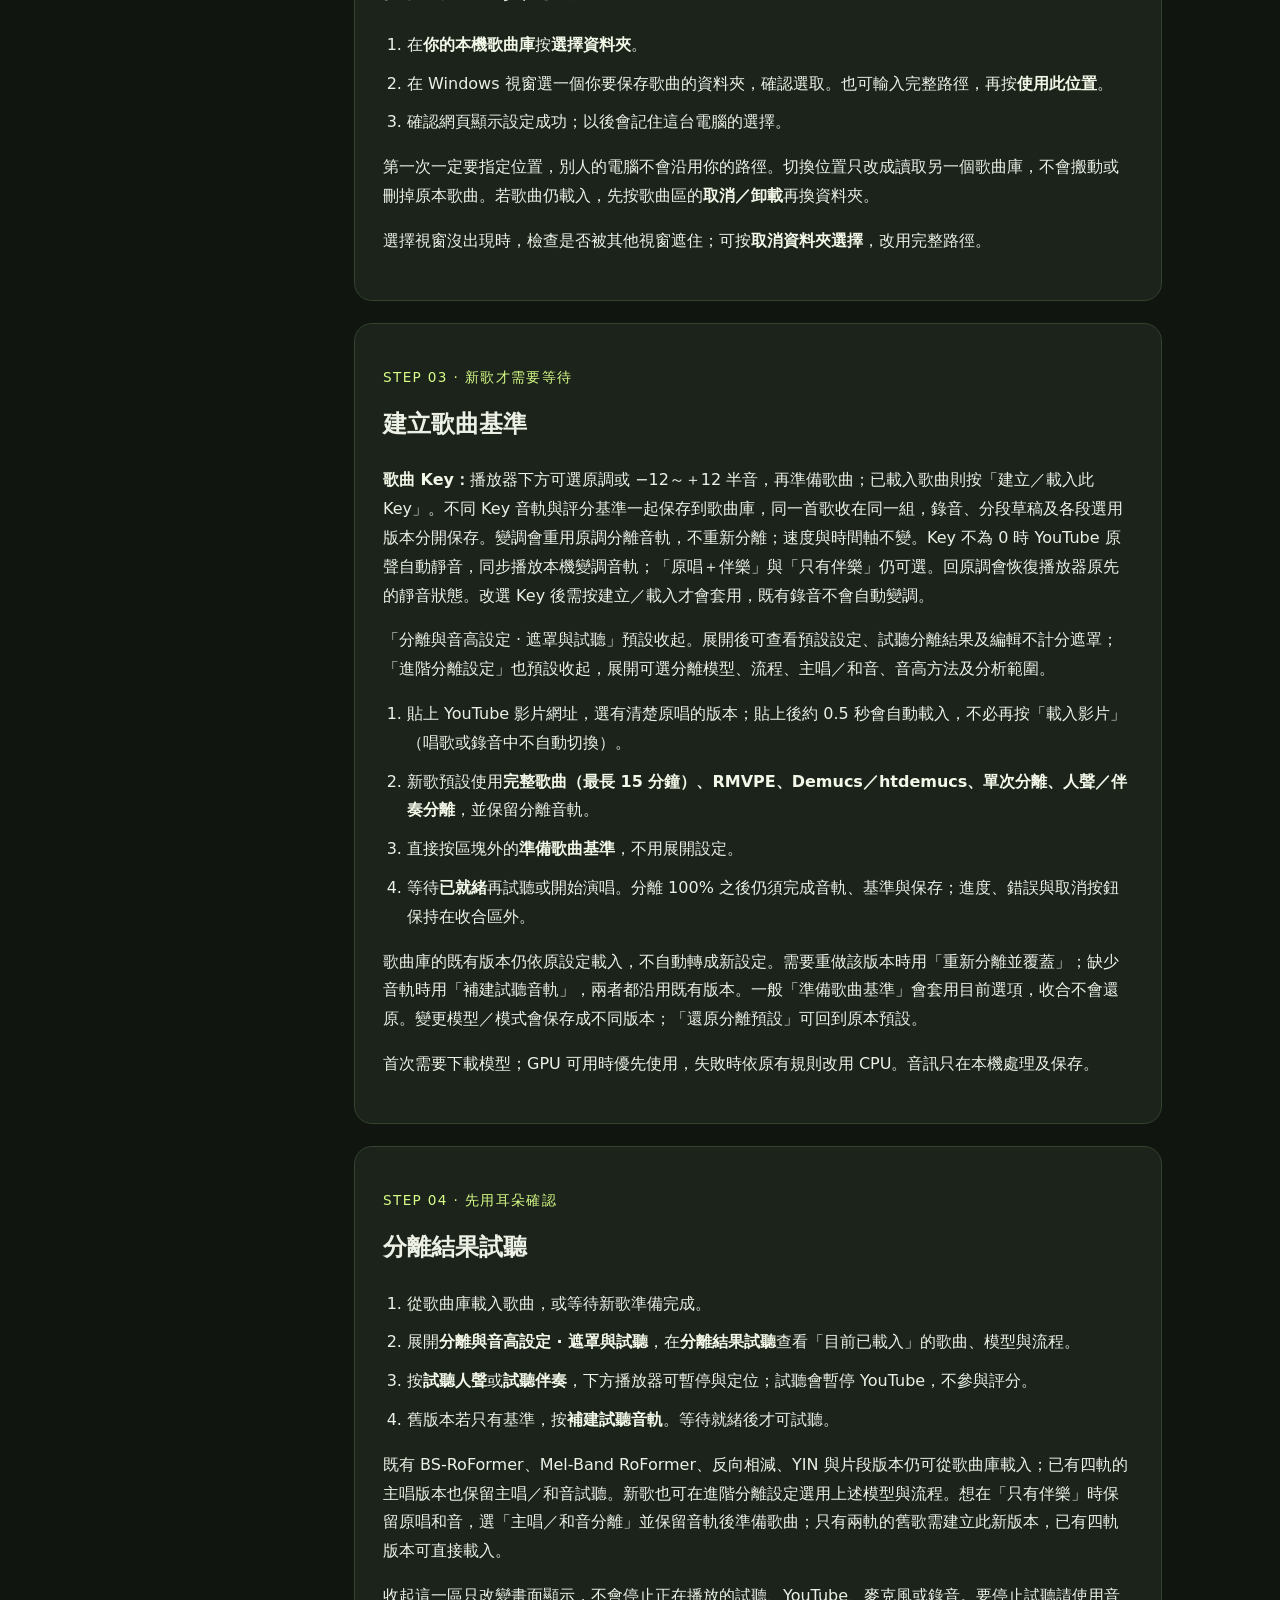
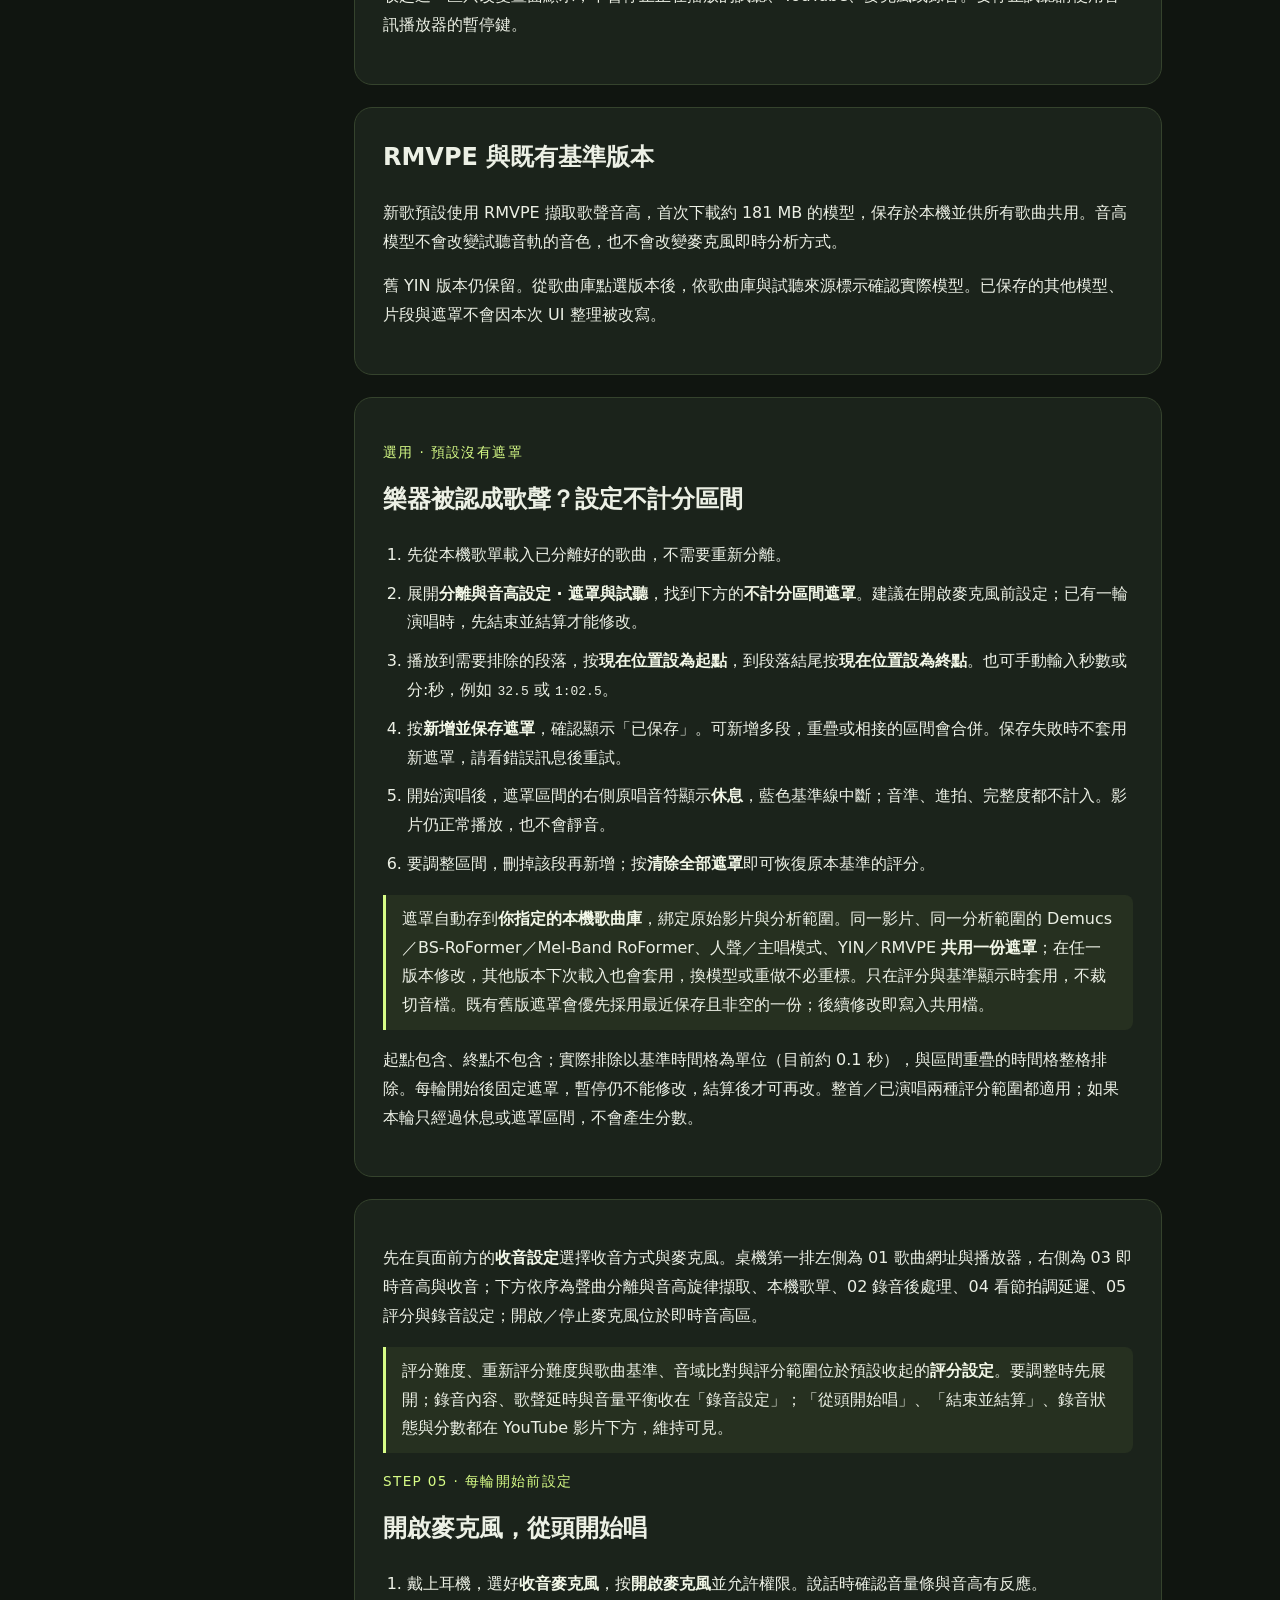
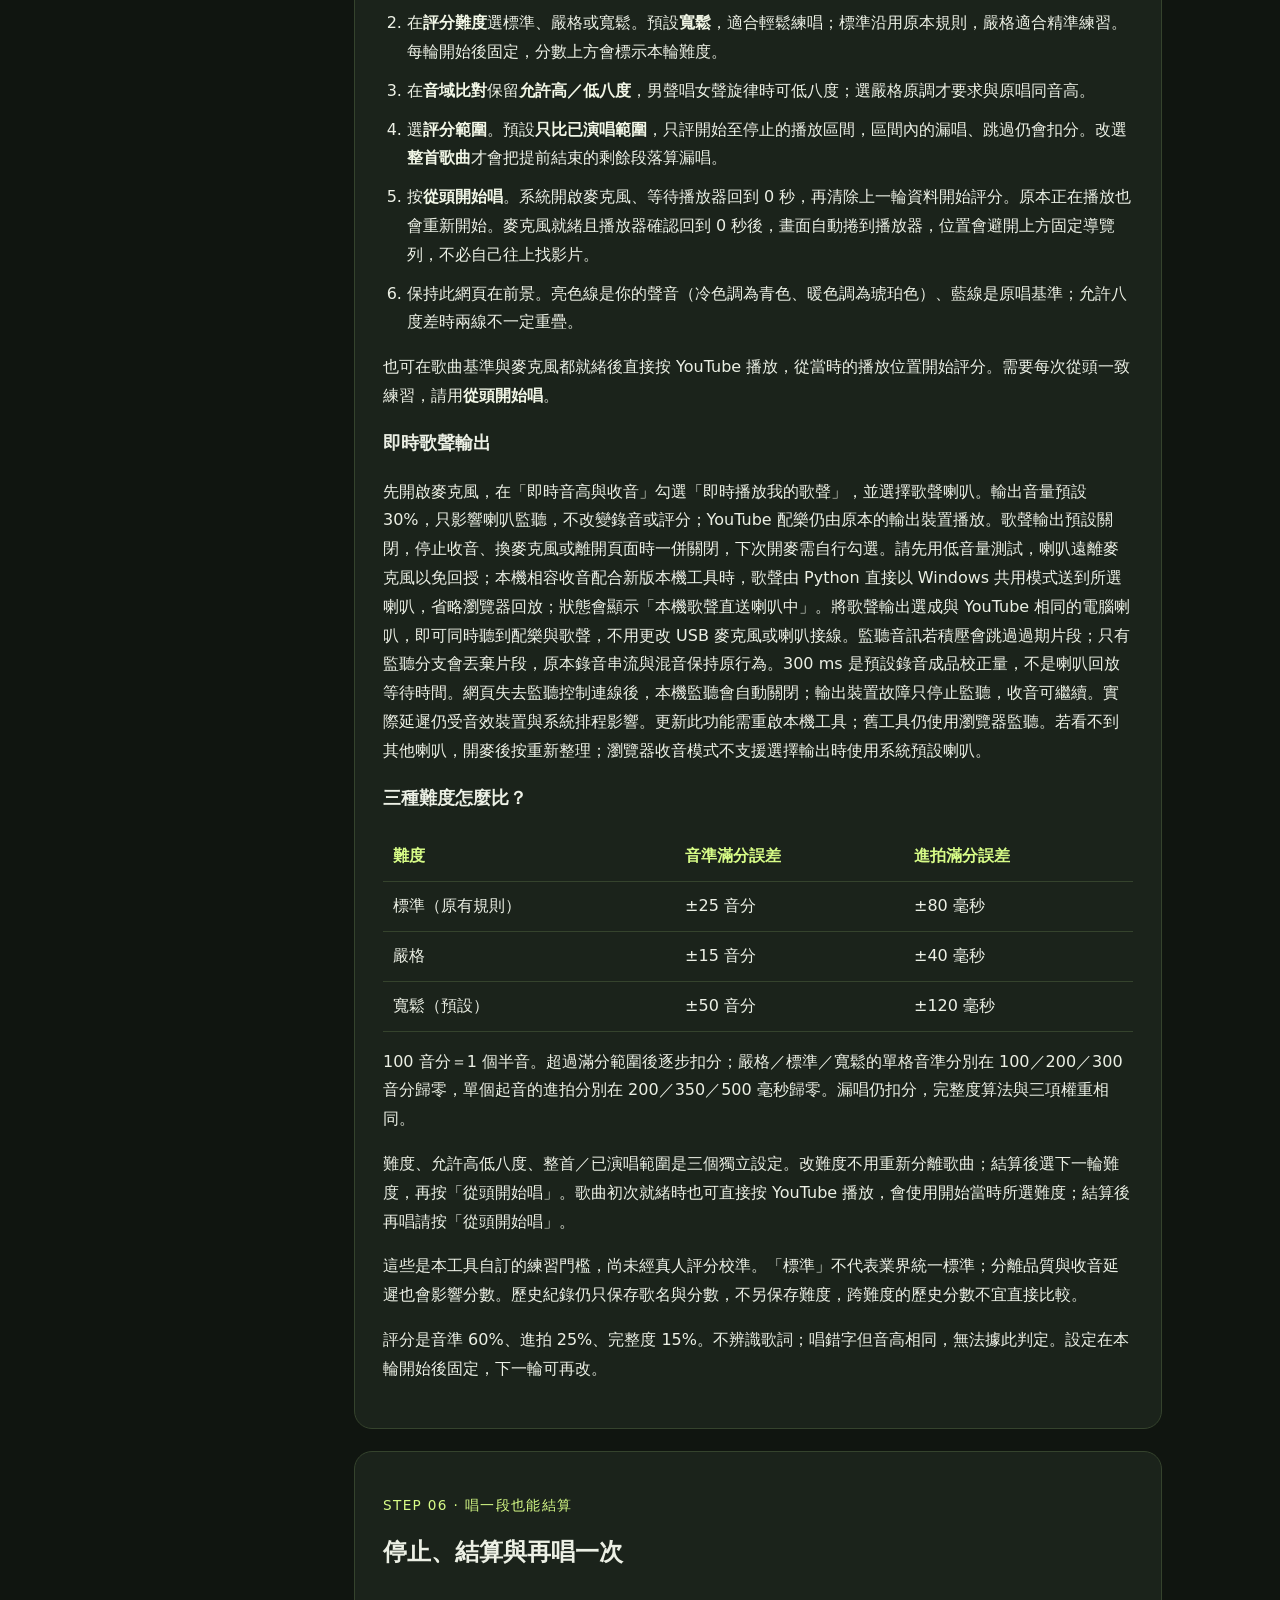
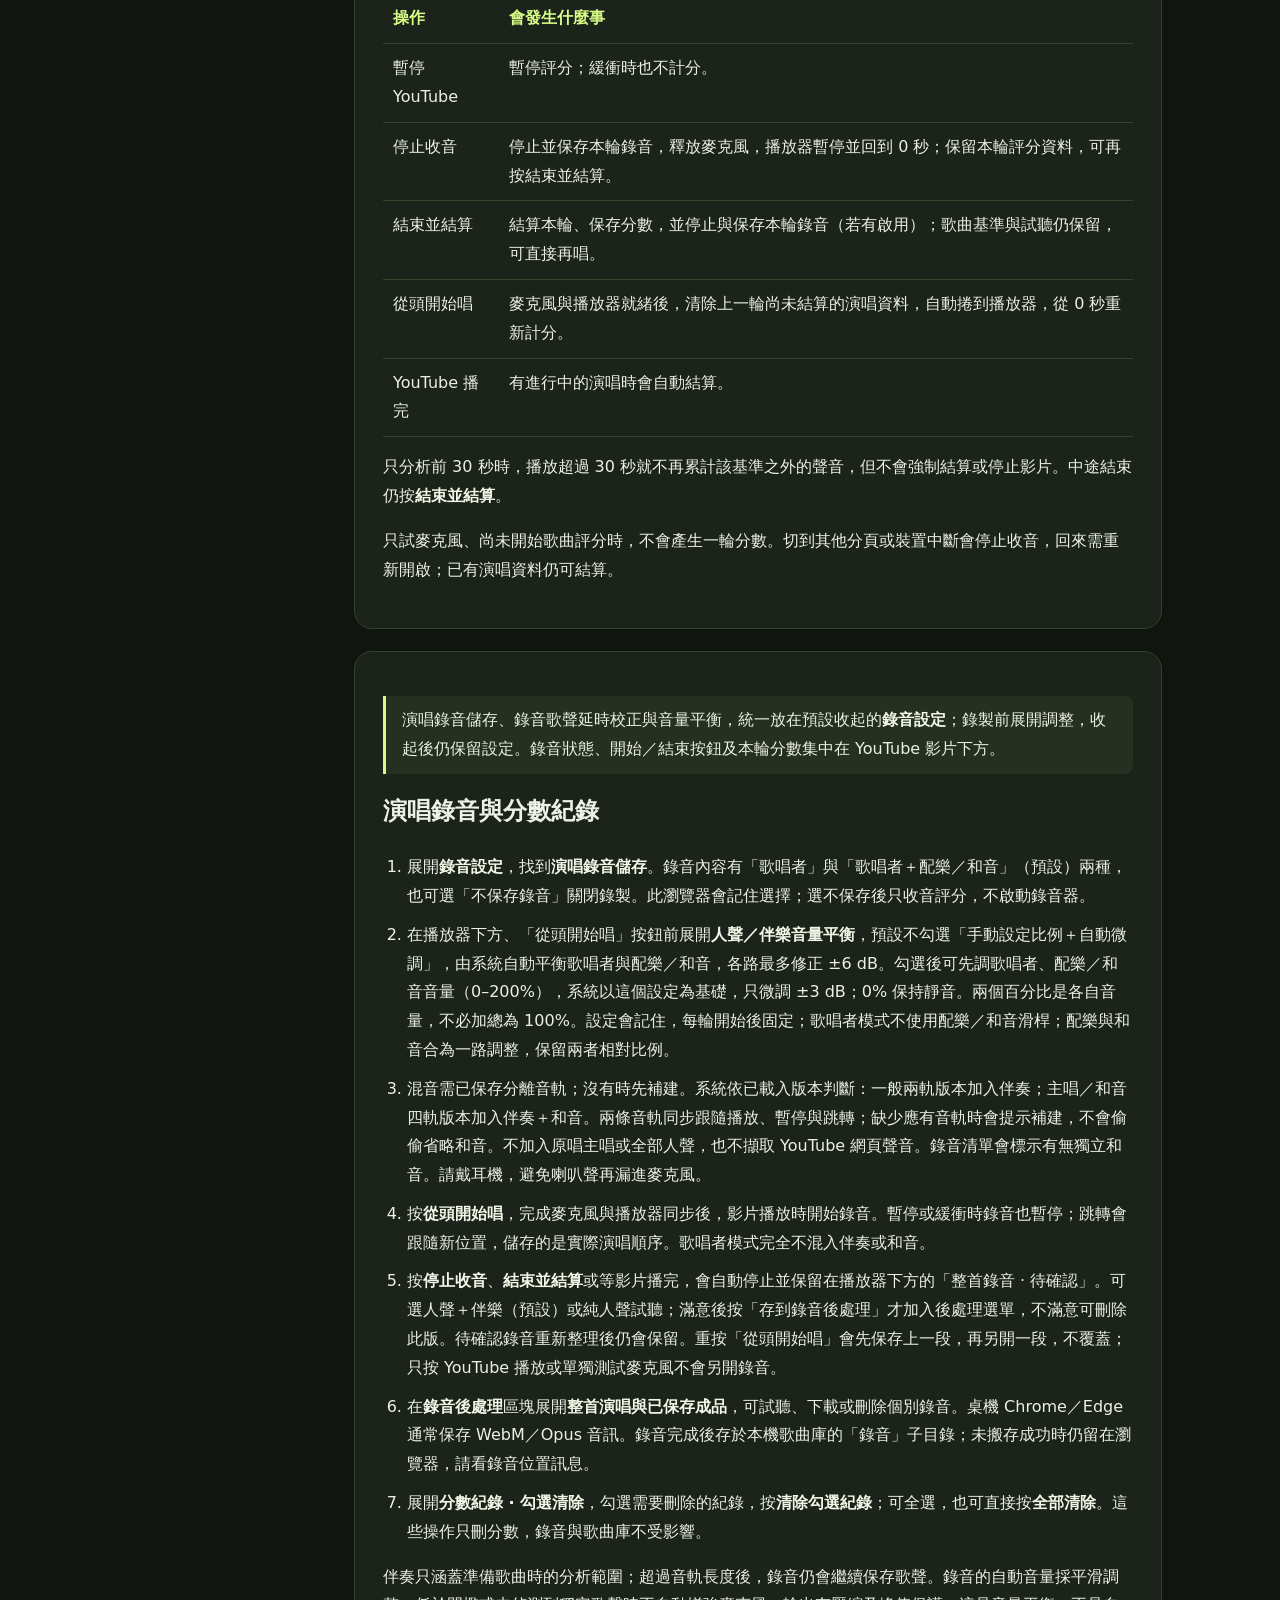
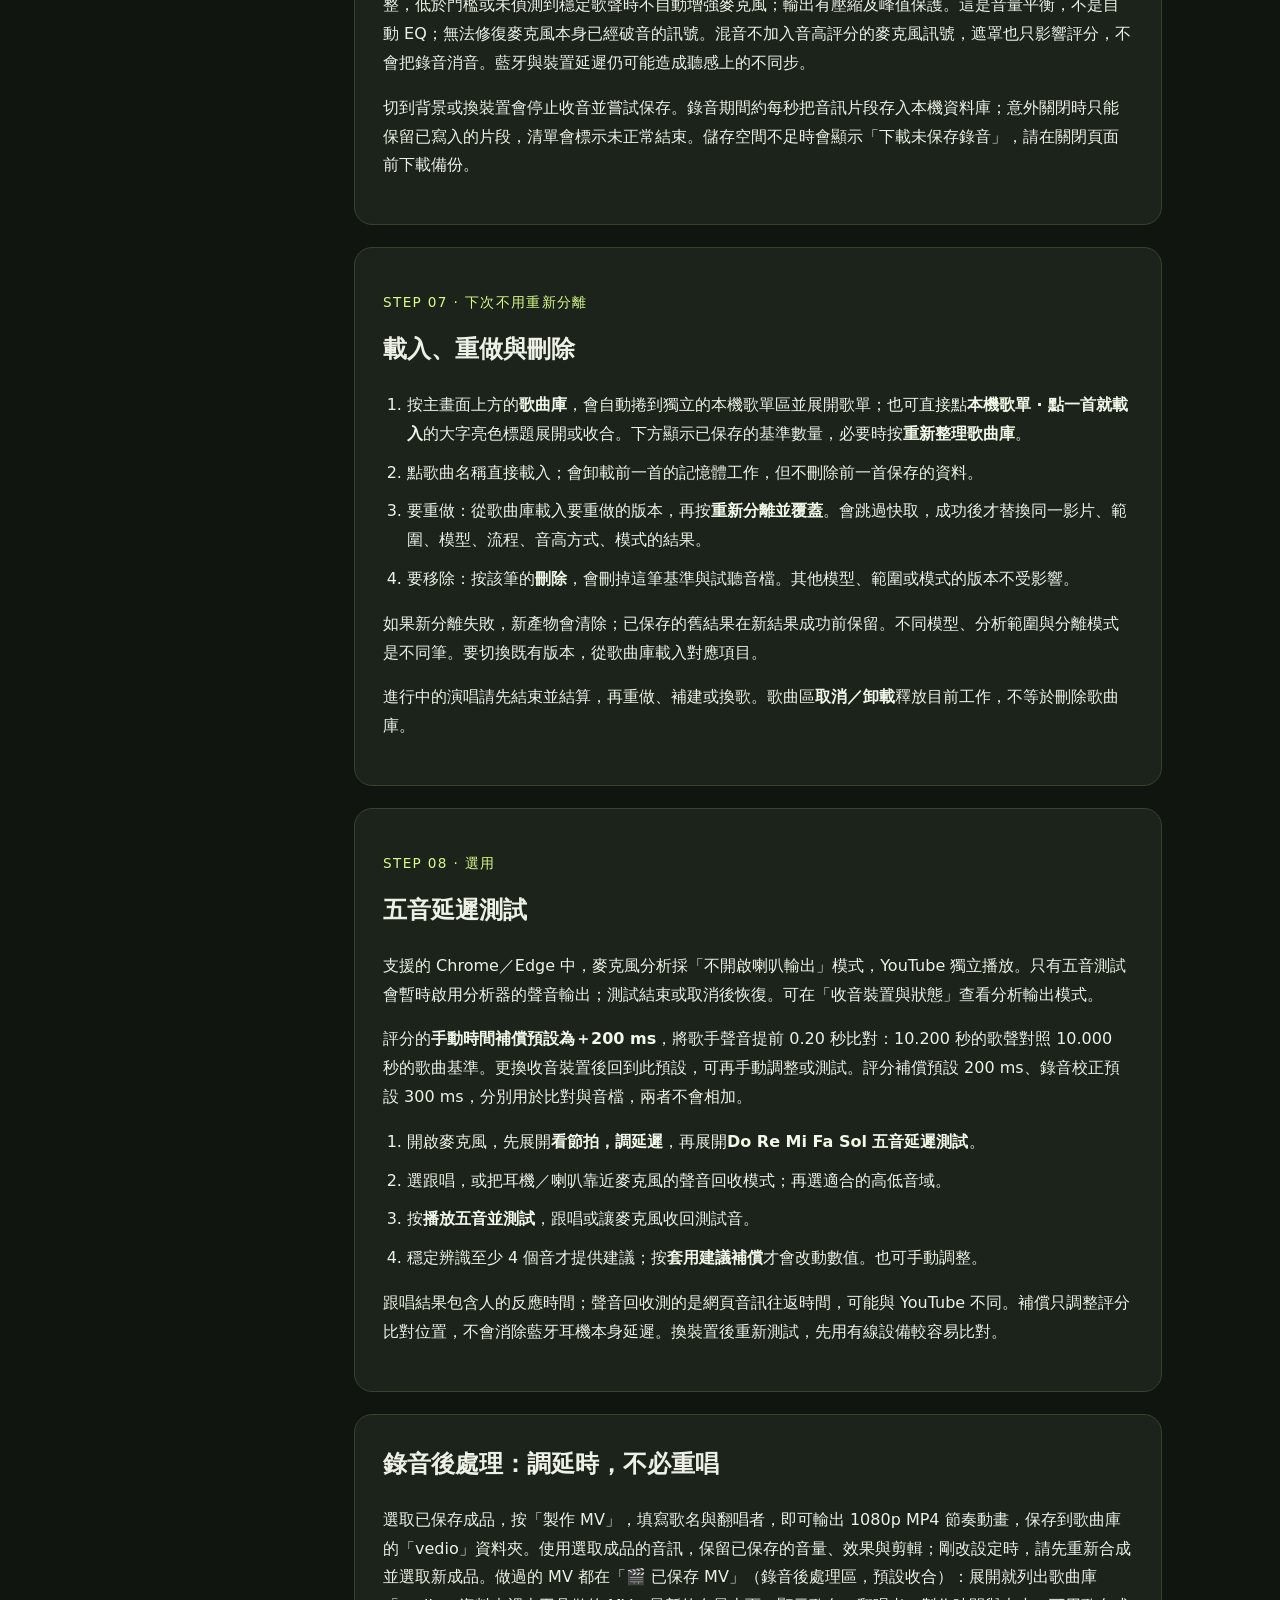
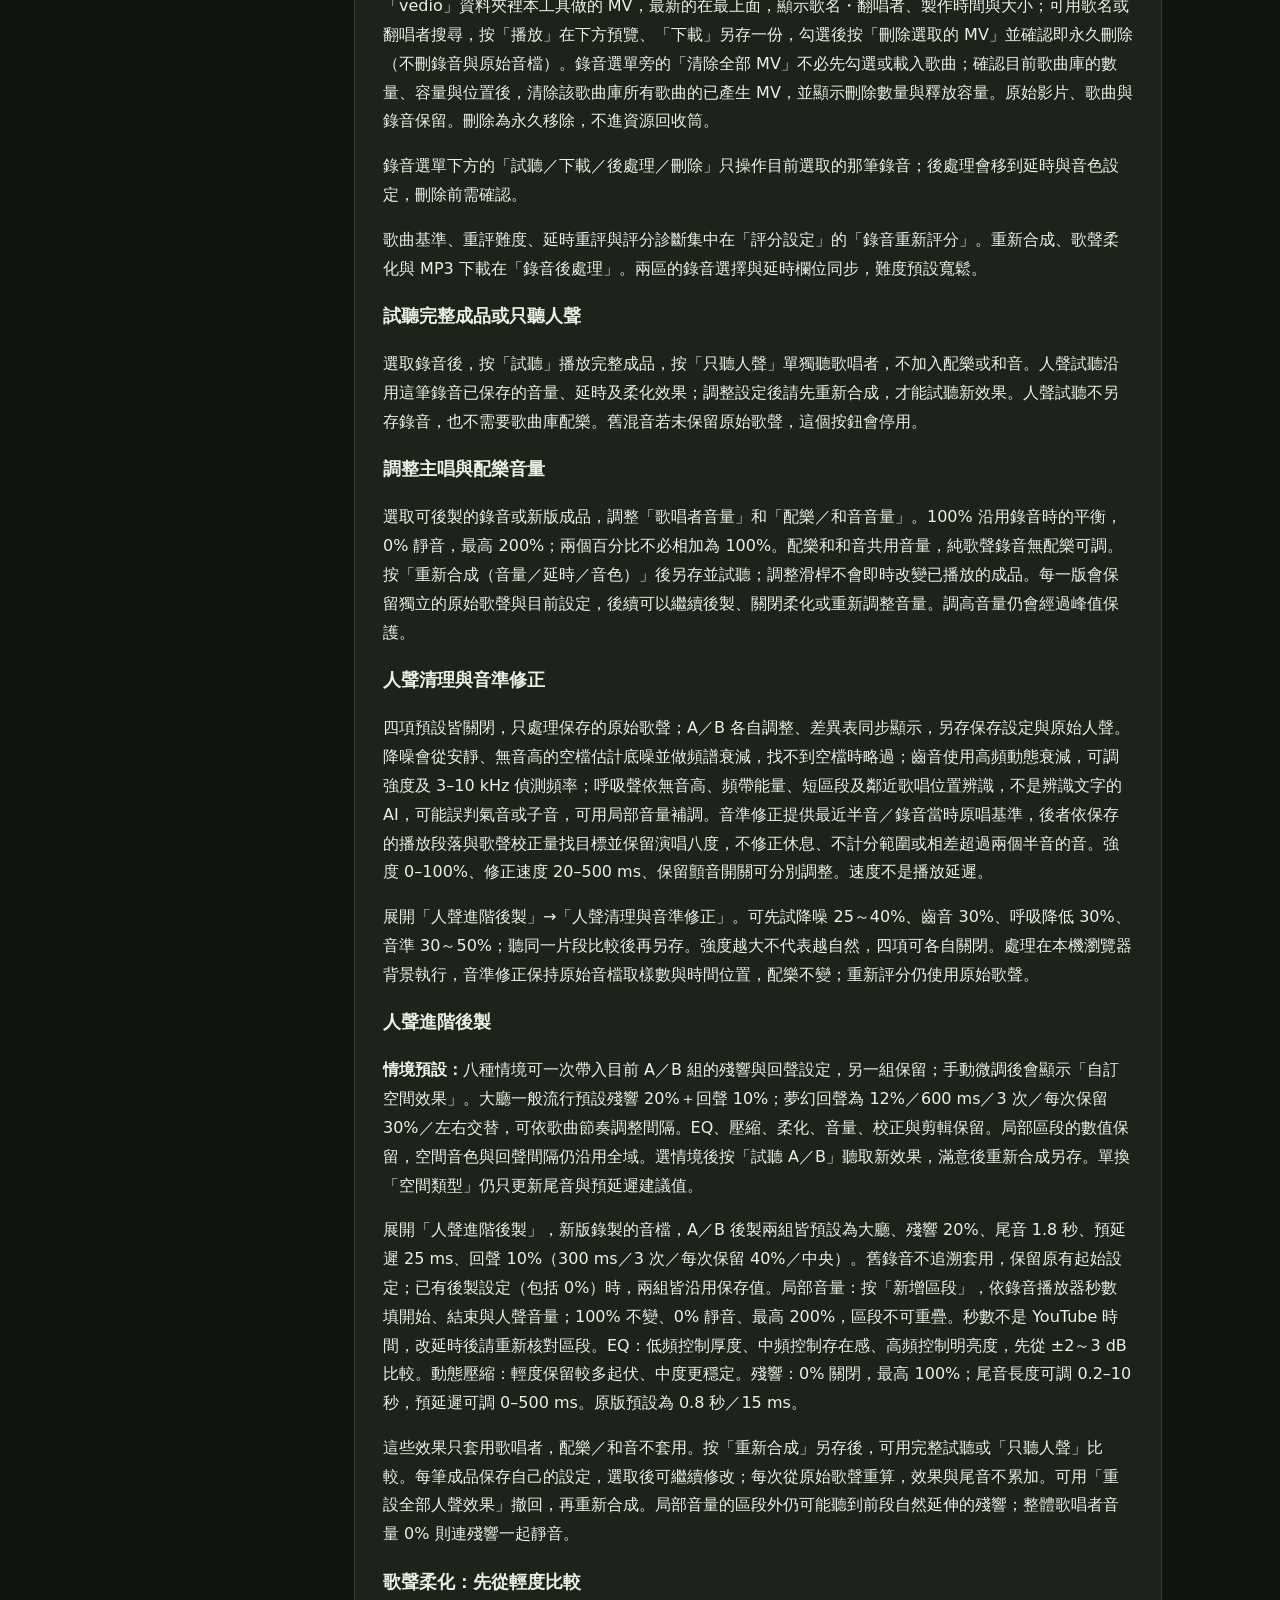
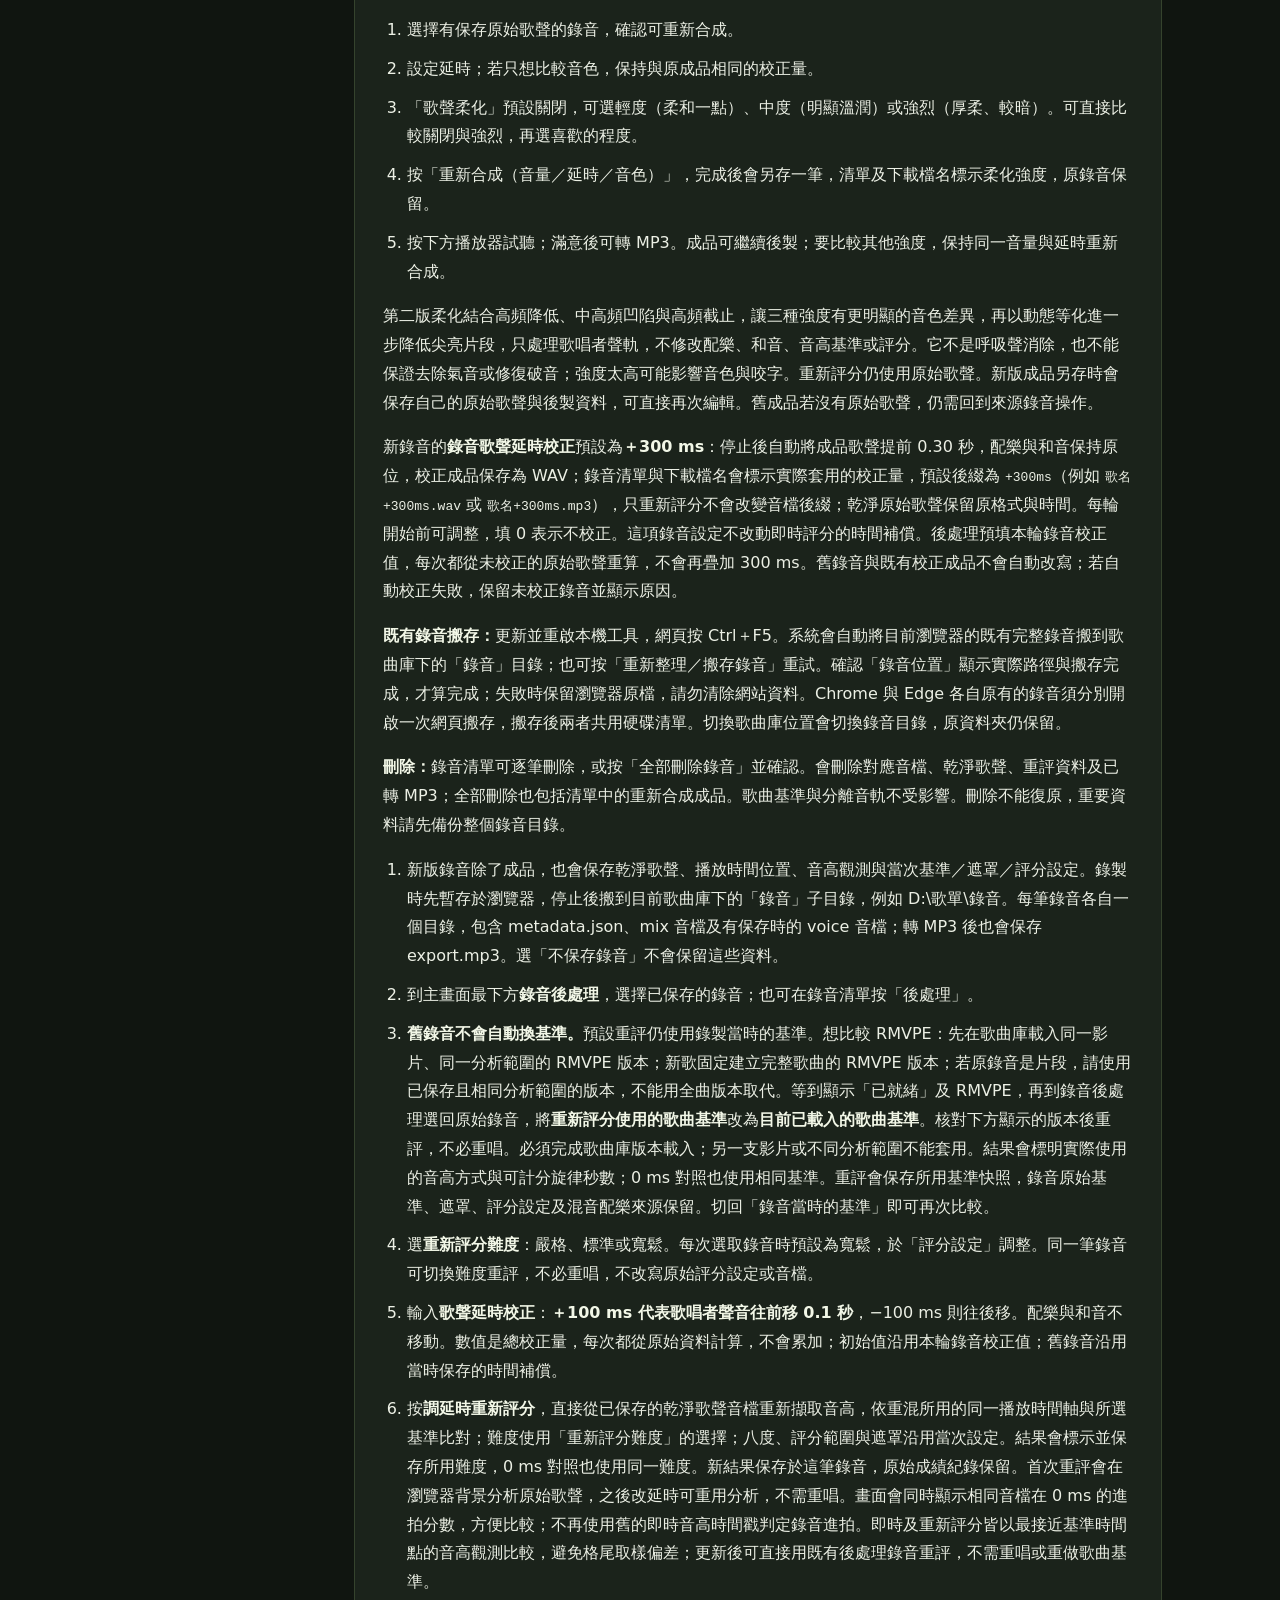
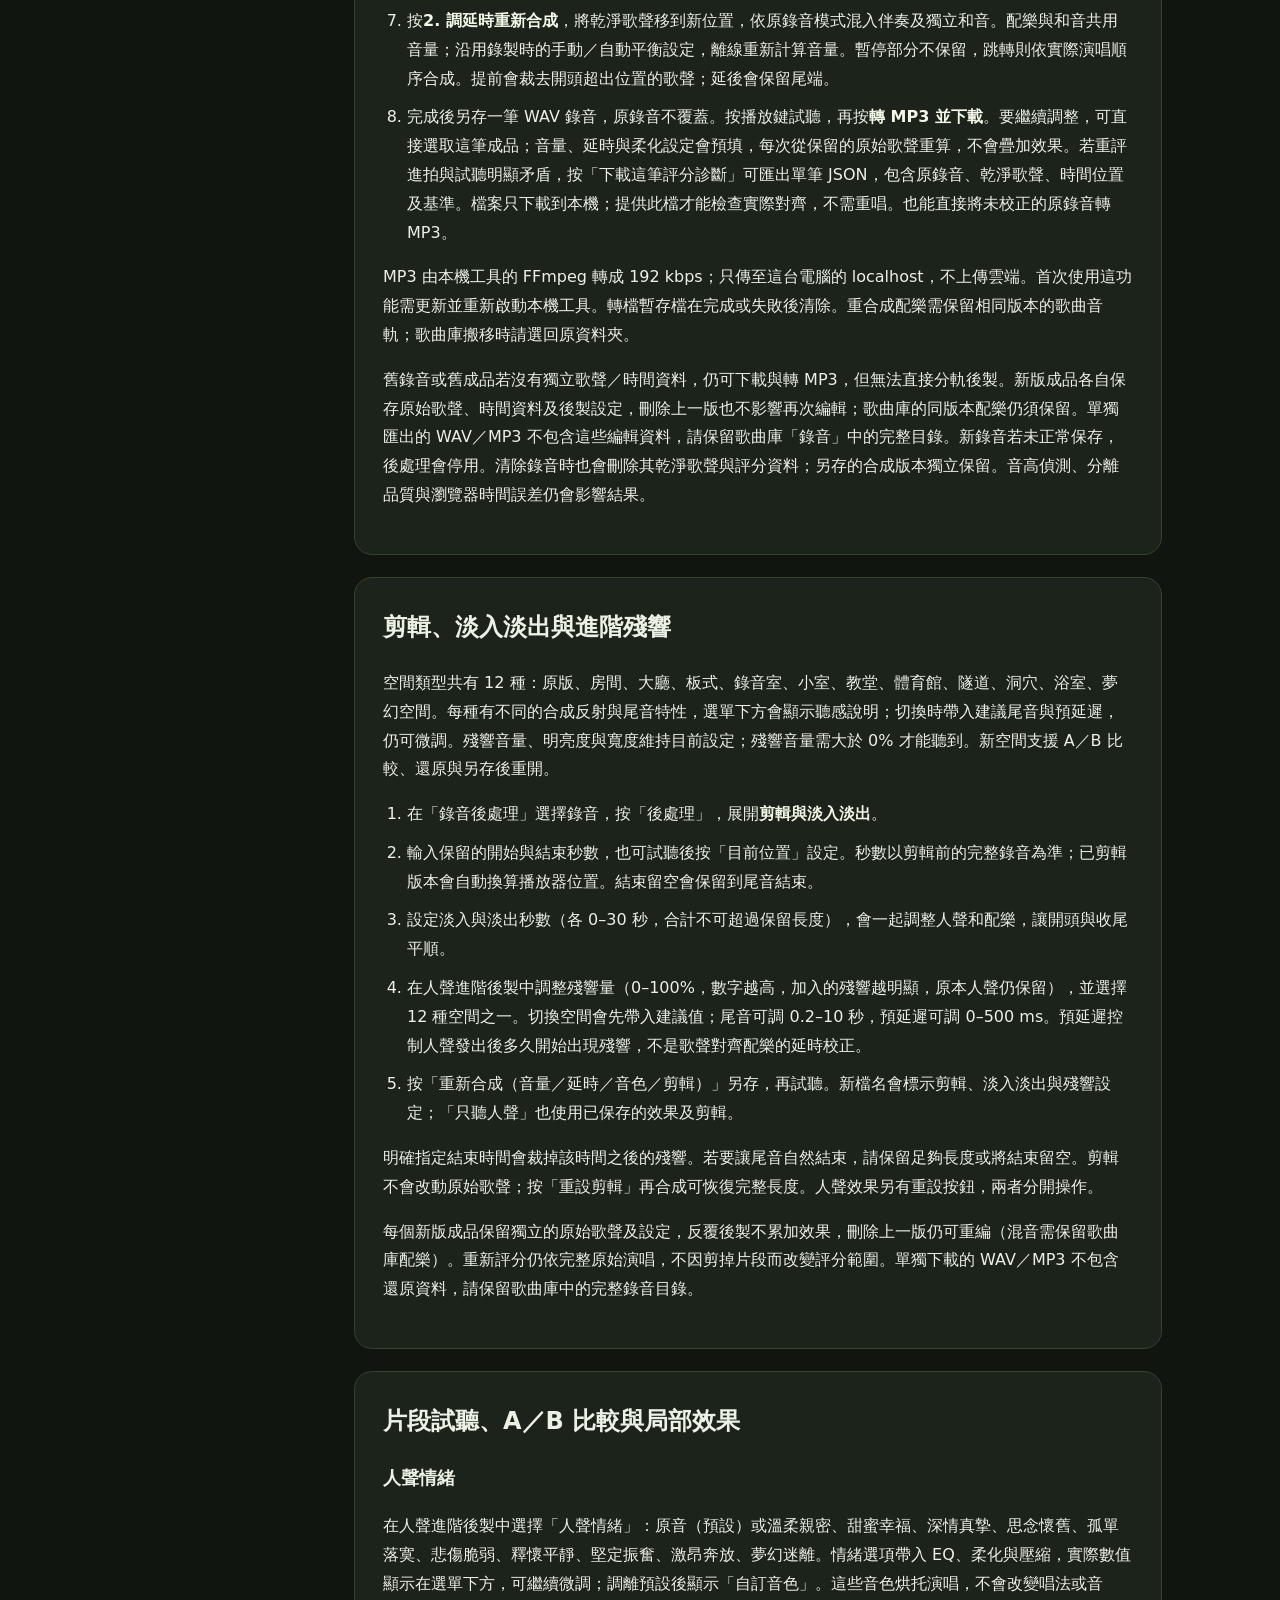
==== commit 91ab7652: "新增「控台」配色（跟 AI 翻唱控台外觀一致）並設為預設；頂端介紹縮成一行 - 配色選單：控台（預設）／科技藍／暖色調；記憶鍵改 karaoke.theme.v2，第一次打開一律控台。 - 控台：深灰" ====
--- a/manual.en.html
+++ b/manual.en.html
@@ -9,7 +9,7 @@
 <script type="module" src="i18n.mjs"></script>
 </head>
 <body>
-<header><label class="language-picker" data-i18n-skip for="language-select">語言 / Language<select id="language-select" data-language-picker><option value="zh-Hant">繁體中文</option><option value="en">English</option></select></label><a href="./">← Back to Sing &amp; Record</a><h1>Choose a song. Record. Make your mix.</h1><p>A guide for desktop Chrome and Edge on Windows. The website provides the interface; local tools process audio on your computer. Traditional Chinese is the default. Choose English in the page header to remember your preference in this browser.</p></header>
+<header><label class="language-picker" data-i18n-skip for="language-select">語言 / Language<select id="language-select" data-language-picker><option value="zh-Hant">繁體中文</option><option value="en">English</option></select></label><a href="./">← Back to Sing &amp; Record</a><h1>Choose a song. Record. Make your mix.</h1><p>A guide for desktop Chrome and Edge on Windows. The website provides the interface; local tools process audio on your computer. Traditional Chinese is the default. Choose English in the page header to remember your preference in this browser. The header’s Theme menu offers Console (the default, matching the AI Cover console look: raised panels, recessed inputs, fader-style sliders and a one-line intro), Tech blue and Warm; this browser remembers your choice.</p></header>
 <main><nav aria-label="Guide contents"><a href="#quick">Daily workflow</a><a href="#install">Install and start</a><a href="#folder">Library location</a><a href="#prepare">Prepare a song / Key</a><a href="#listen">Separated stems</a><a href="#masks">Scoring masks</a><a href="#sing">Whole-song recording</a><a href="#segments">Segment recording</a><a href="#original-vocal-ranges">Original vocal regions</a><a href="#recording">Preview and production</a><a href="#latency">Timing and scoring</a><a href="#mv">Cover music videos</a><a href="#library">Storage and cleanup</a><a href="#trouble">Troubleshooting</a><a href="#data">Data and usage</a></nav><div>
 <section id="quick"><h2>Daily workflow</h2><ol><li>If you started with the AI Cover workstation's 一鍵啟動_翻唱+唱錄.bat, Sing &amp; Record is already running: click Open Sing &amp; Record → on its home page. Otherwise, run <code>.\start-local.ps1</code> in your tools folder, then click <strong>Check local tools</strong> on the website.</li><li>Choose your input mode and microphone. Enable the microphone and test your voice with headphones.</li><li>Load a prepared library song, or import media and prepare its reference. Check the song key.</li><li>Choose guide vocals and recording levels, then record the whole song or individual segments.</li><li>Preview your take. For segment mixed previews, adjust vocal and backing levels while listening. Save for post-production when satisfied.</li><li>Compare effects with A/B, render a new result, then download audio or create a music video.</li></ol></section>
 <section id="install"><h2>Install once, start each session</h2><p>Use the <strong>Download the local tools</strong> link in the website’s local-tools panel. Extract the package to a permanent folder. Install Node.js 22 or later and the Python version specified by the setup instructions. Open PowerShell in that folder.</p><pre><code>.\setup-local.ps1</code></pre><p>Let setup install the required packages and models. Audio stays local. Start the tools after setup and after each computer restart:</p><pre><code>.\start-local.ps1</code></pre><p>Keep the tools running while using the website. Allow browser microphone and local network access when requested. Restarting the computer does not uninstall the tools. Additional features may require their own local models and dependencies; use the status shown in each panel.</p></section>
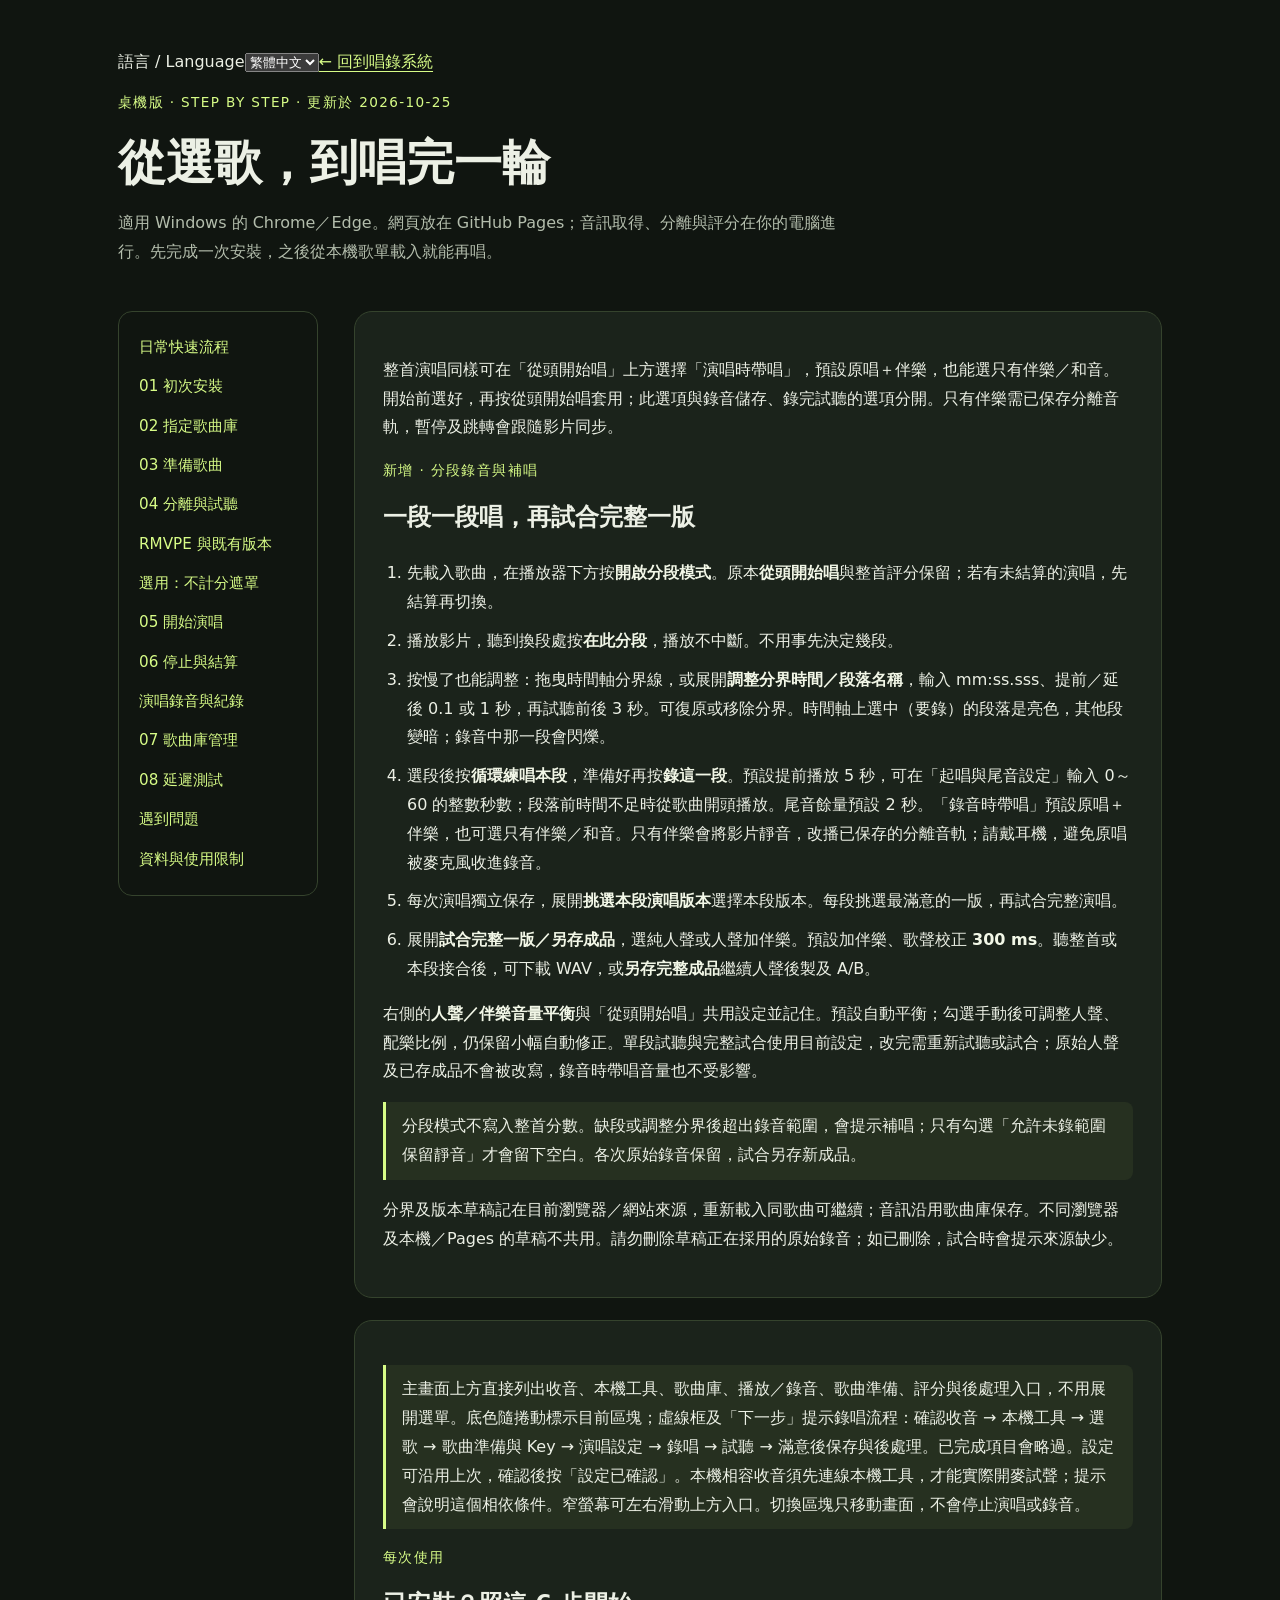
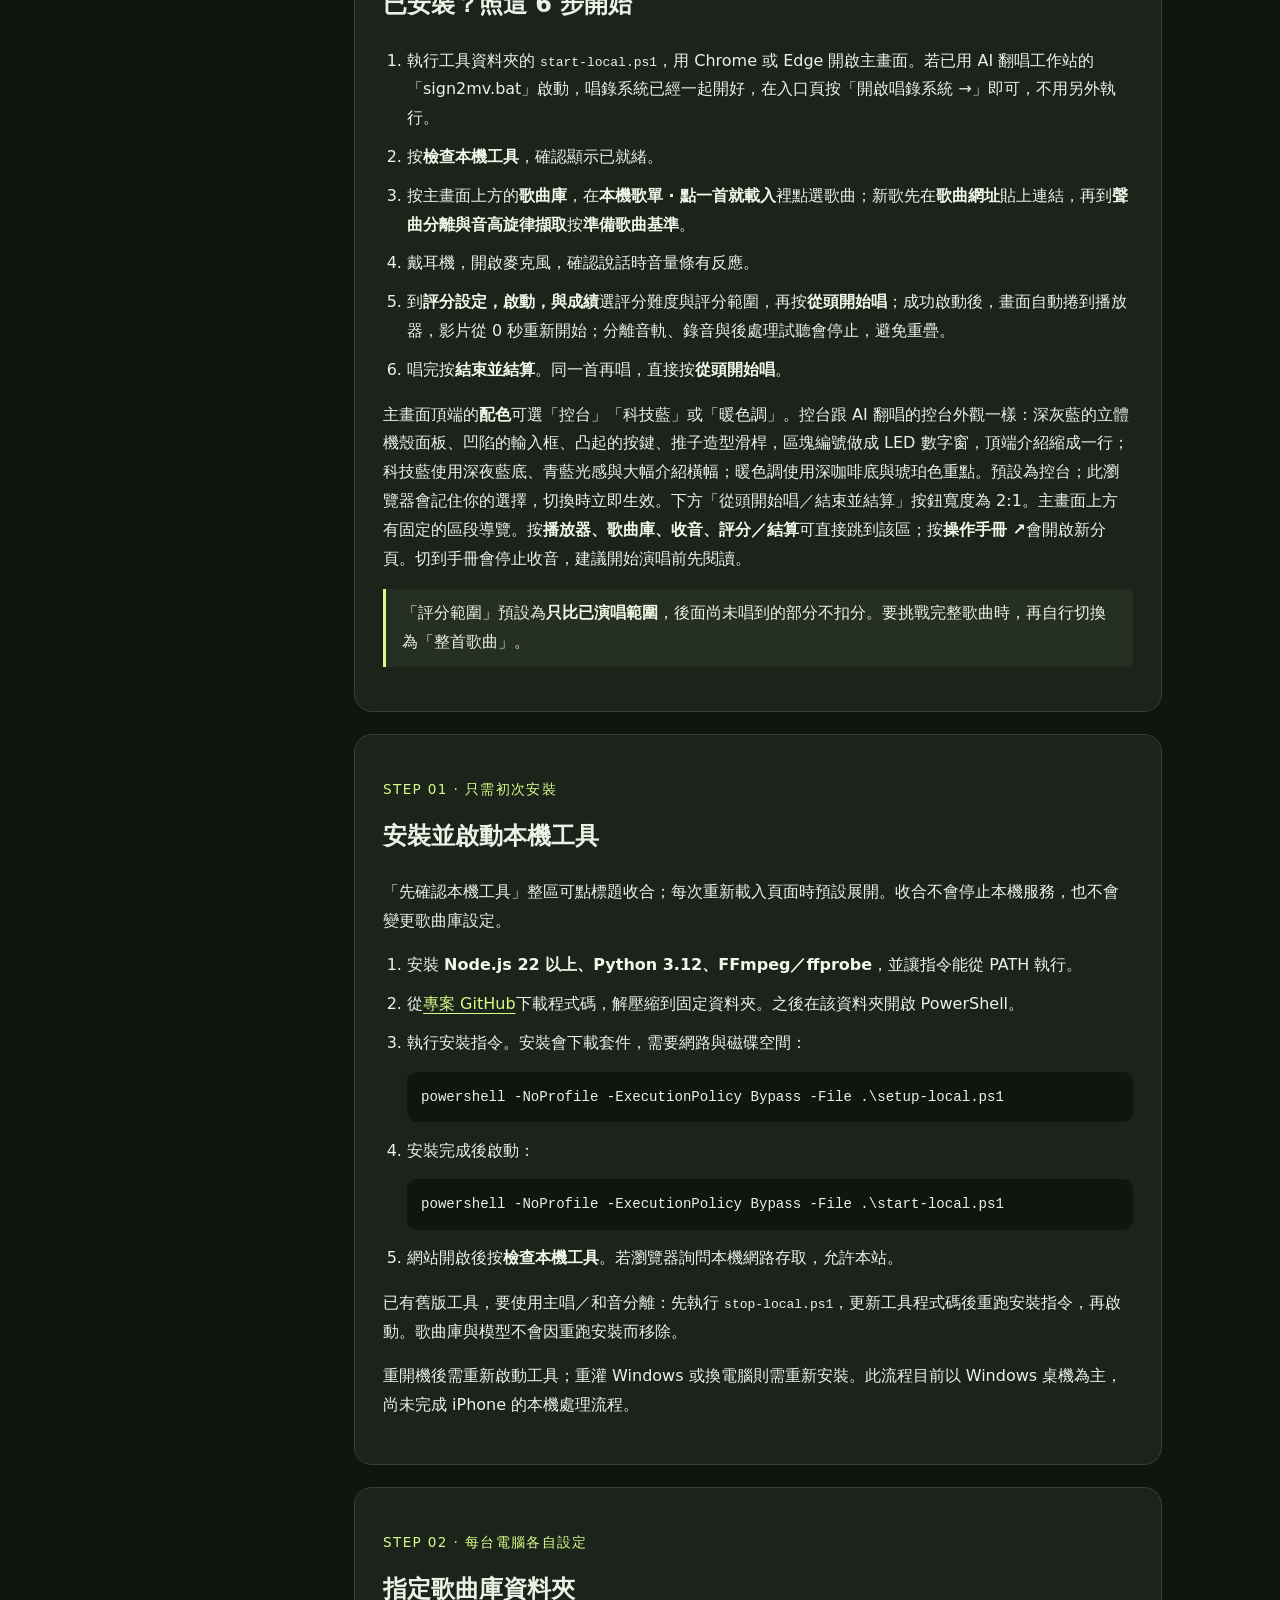
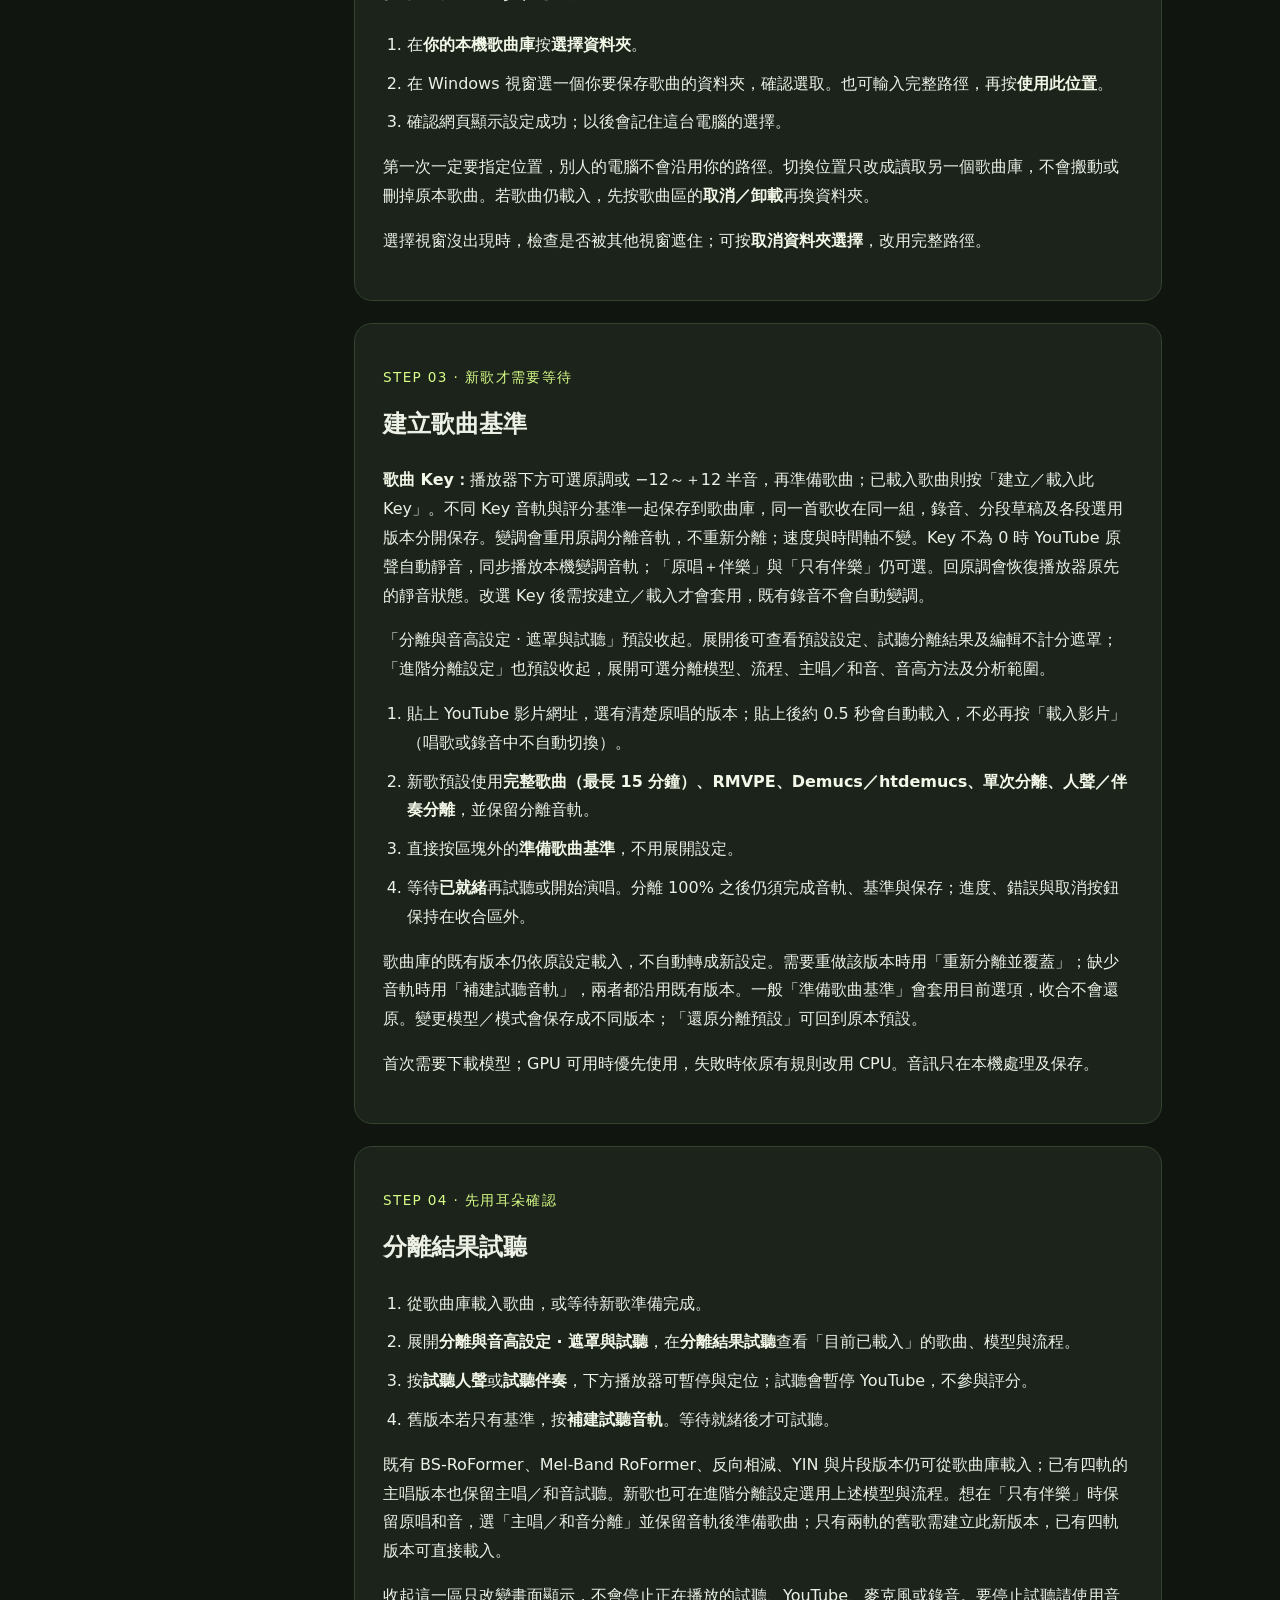
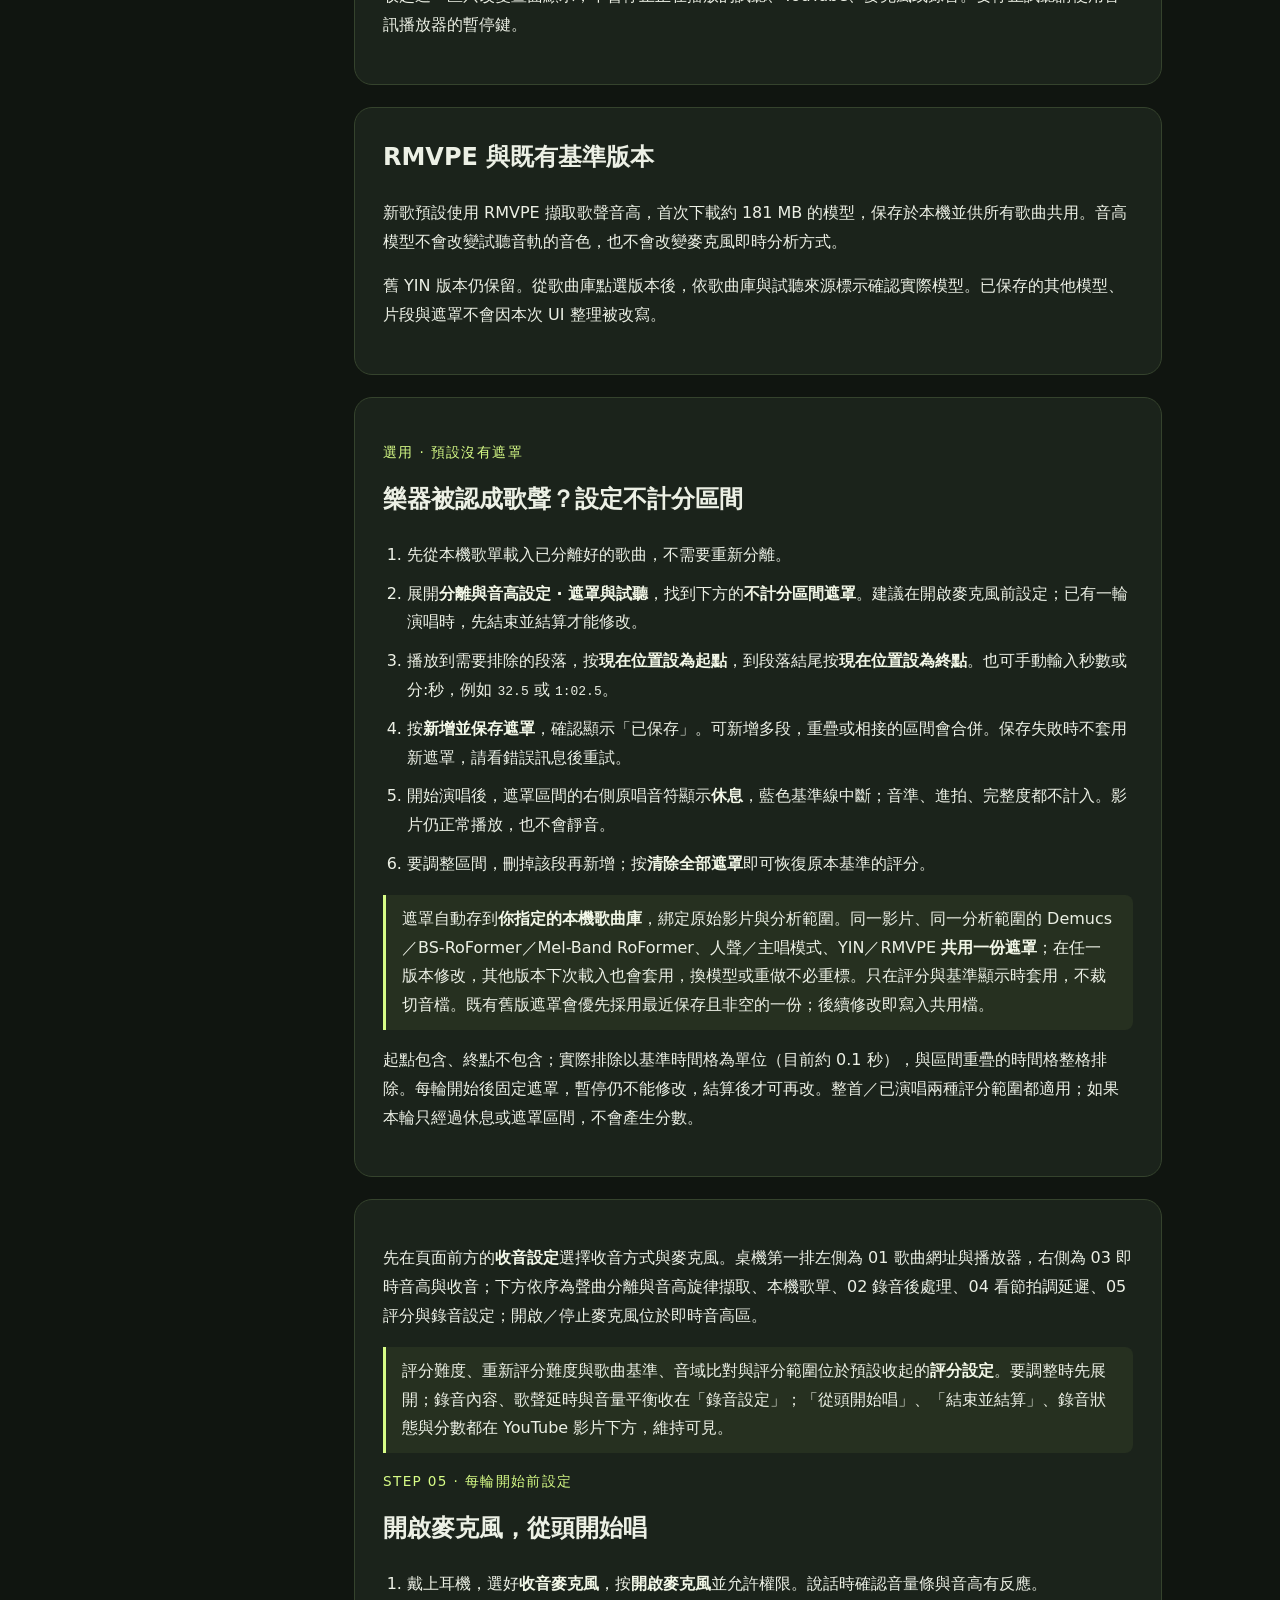
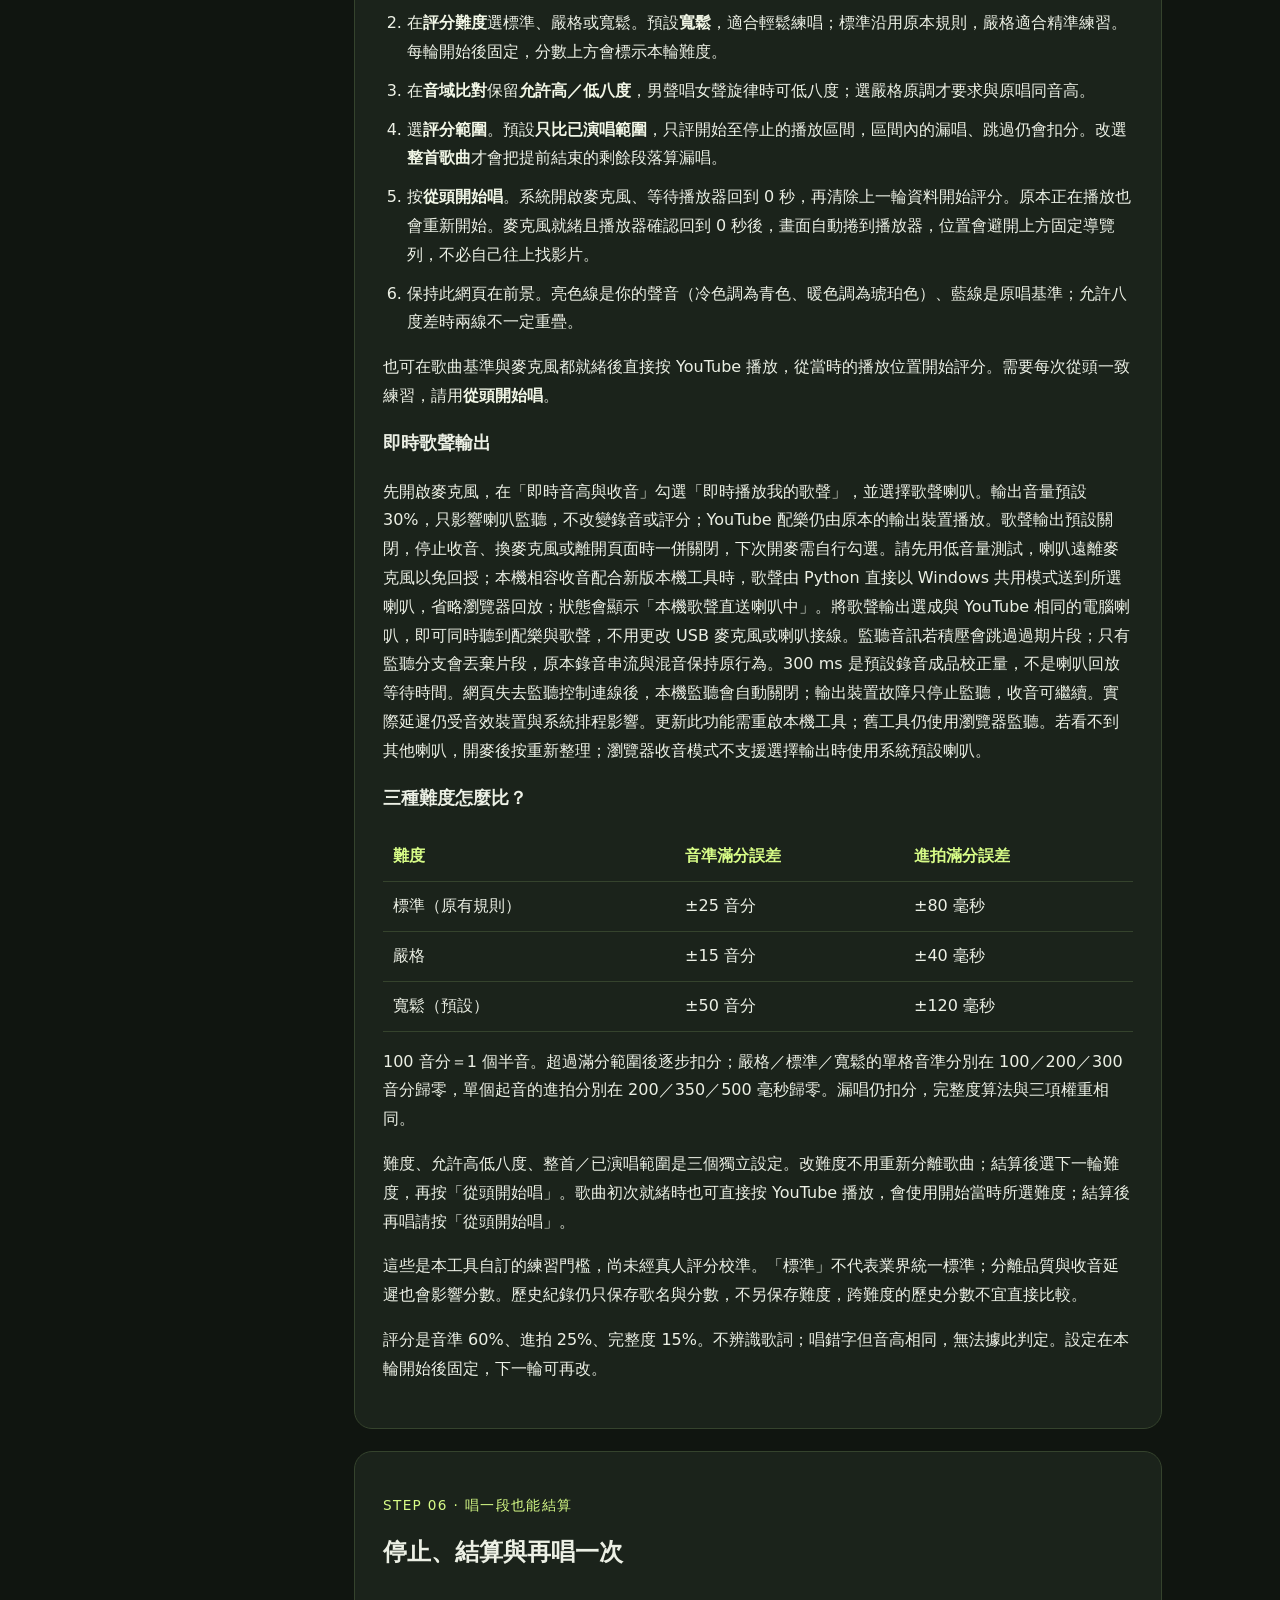
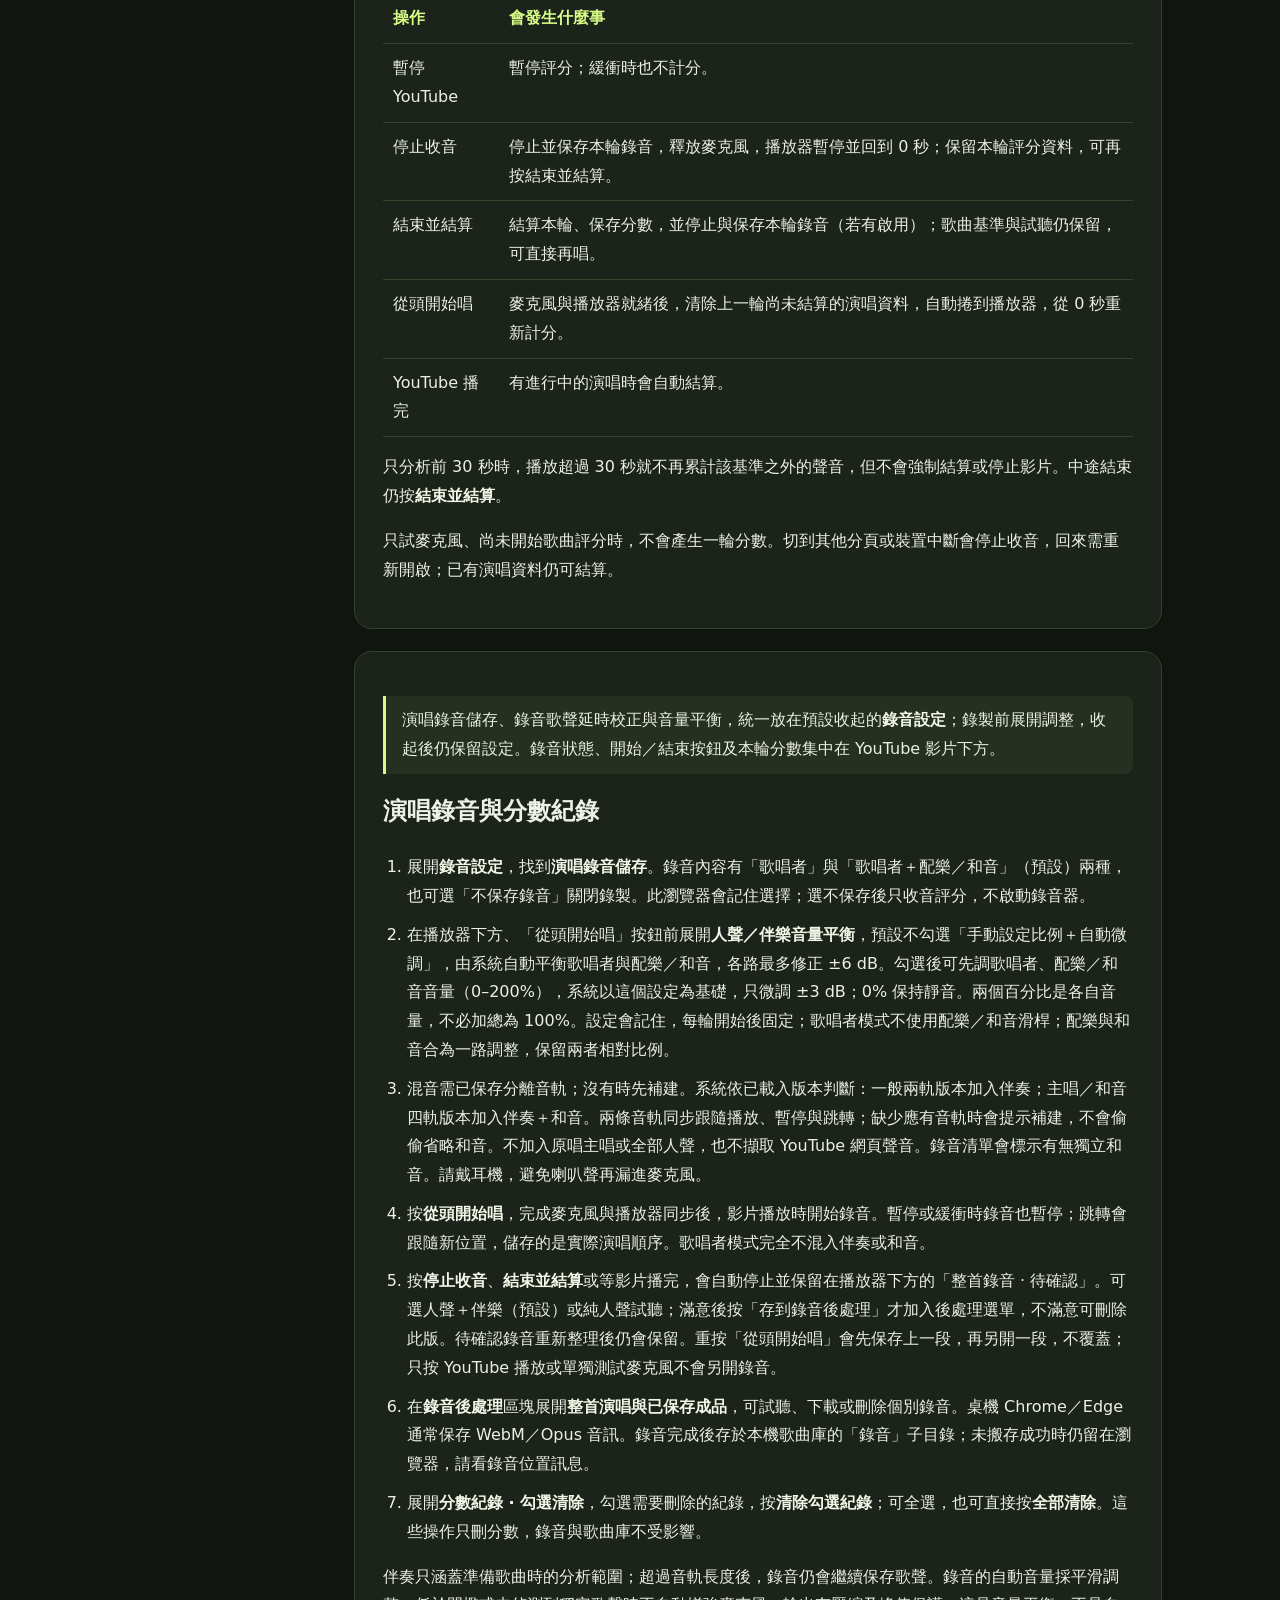
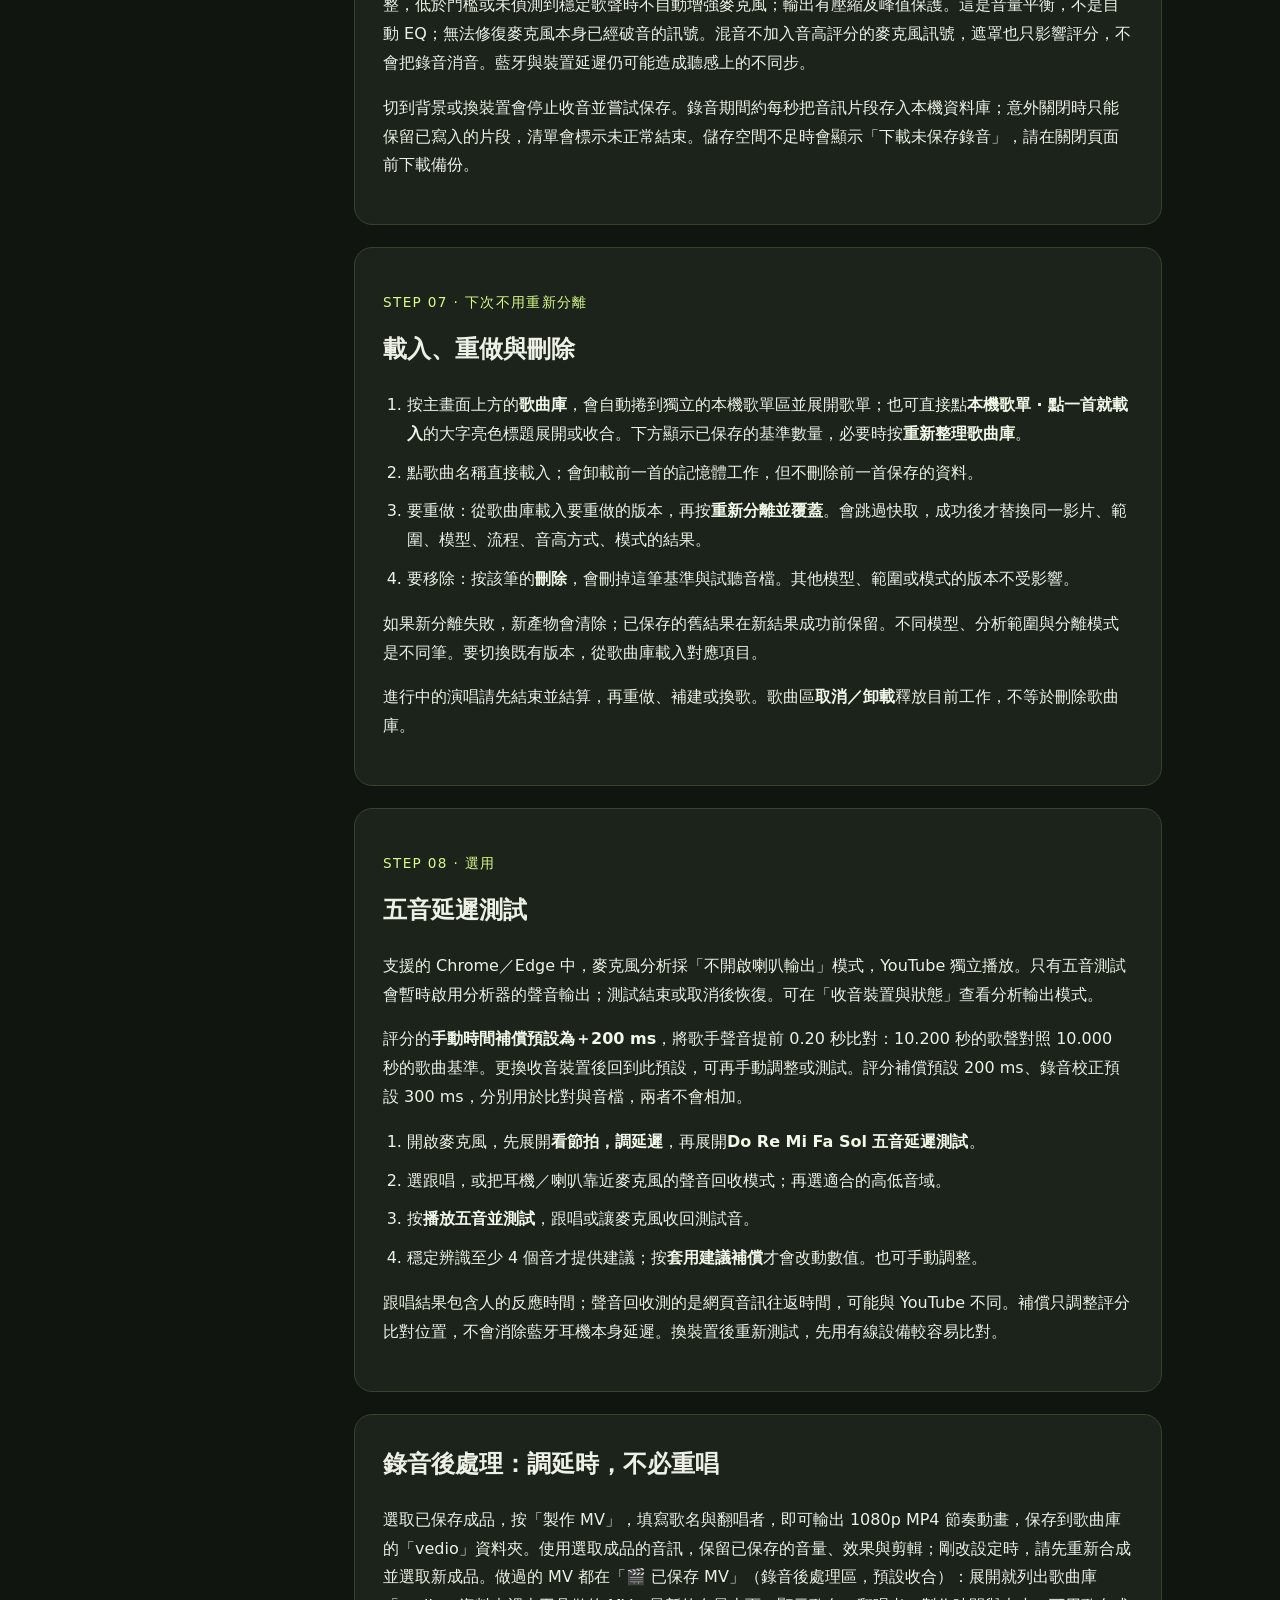
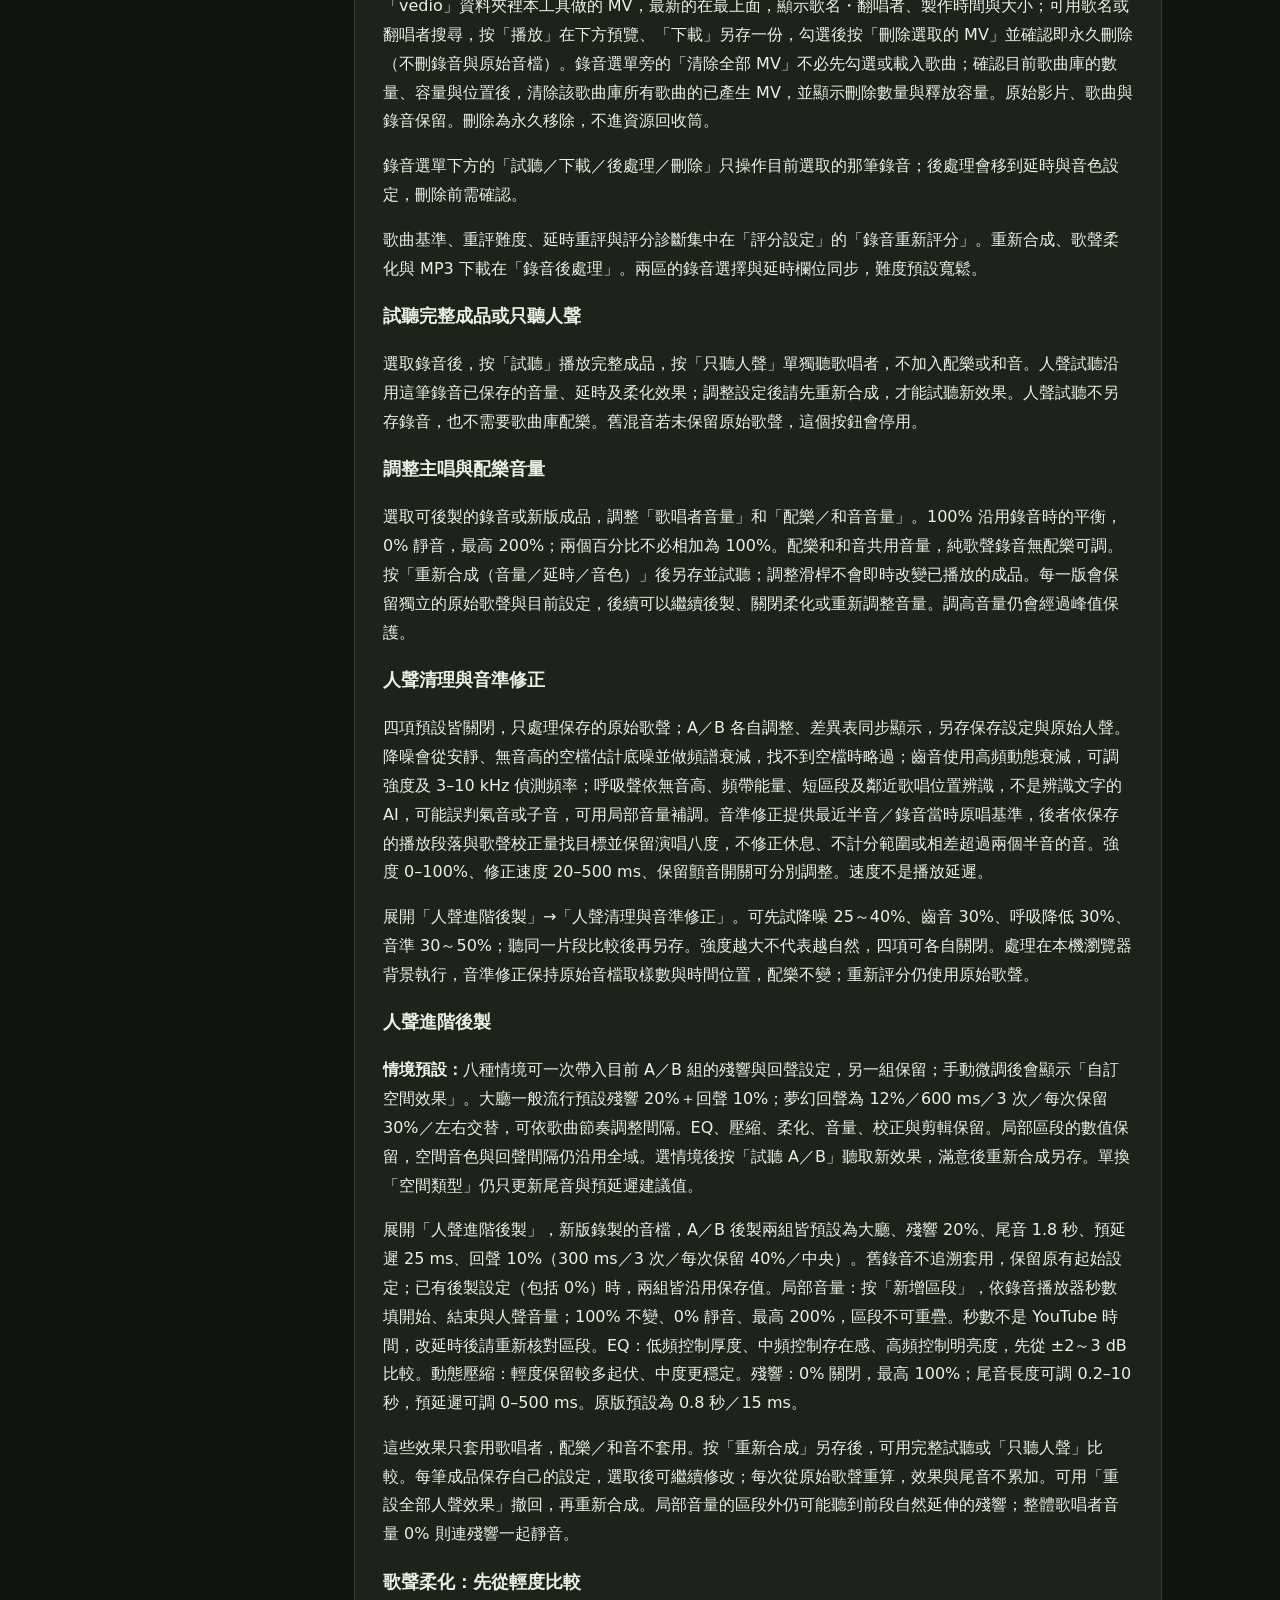
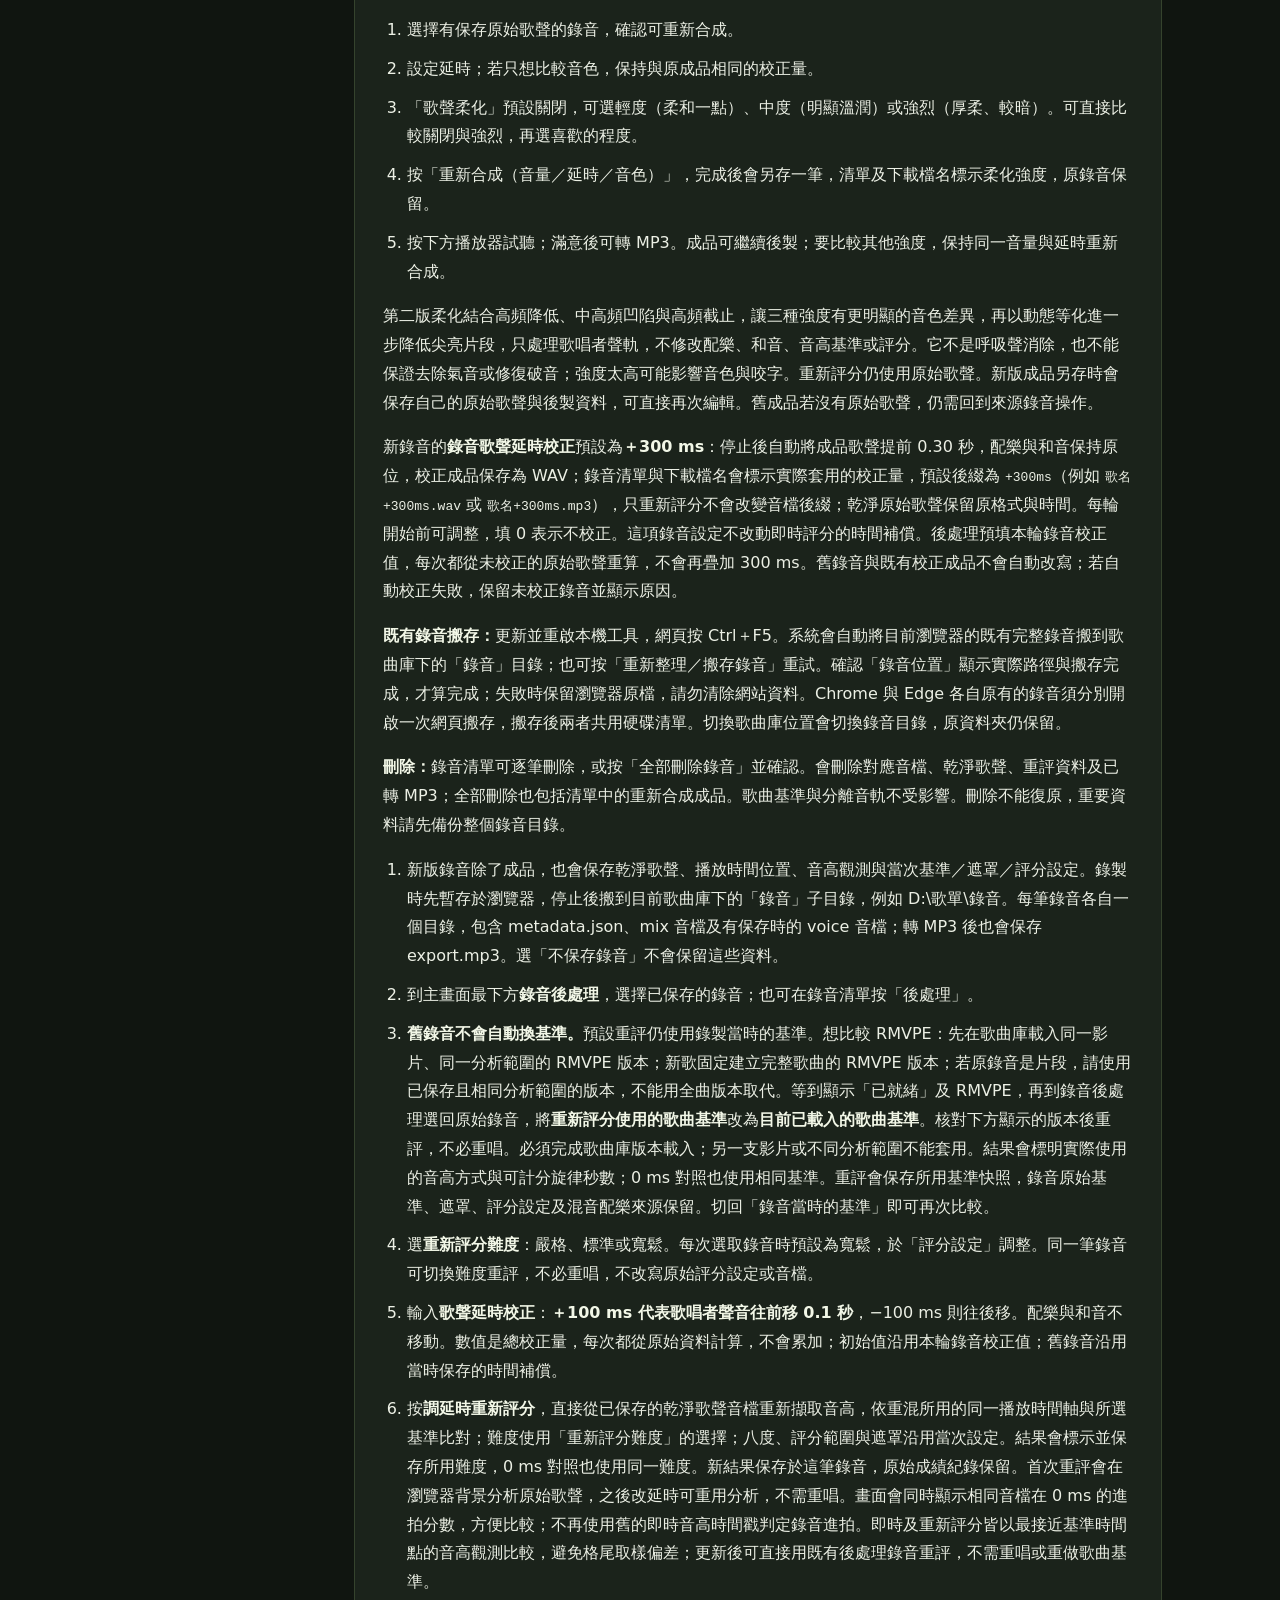
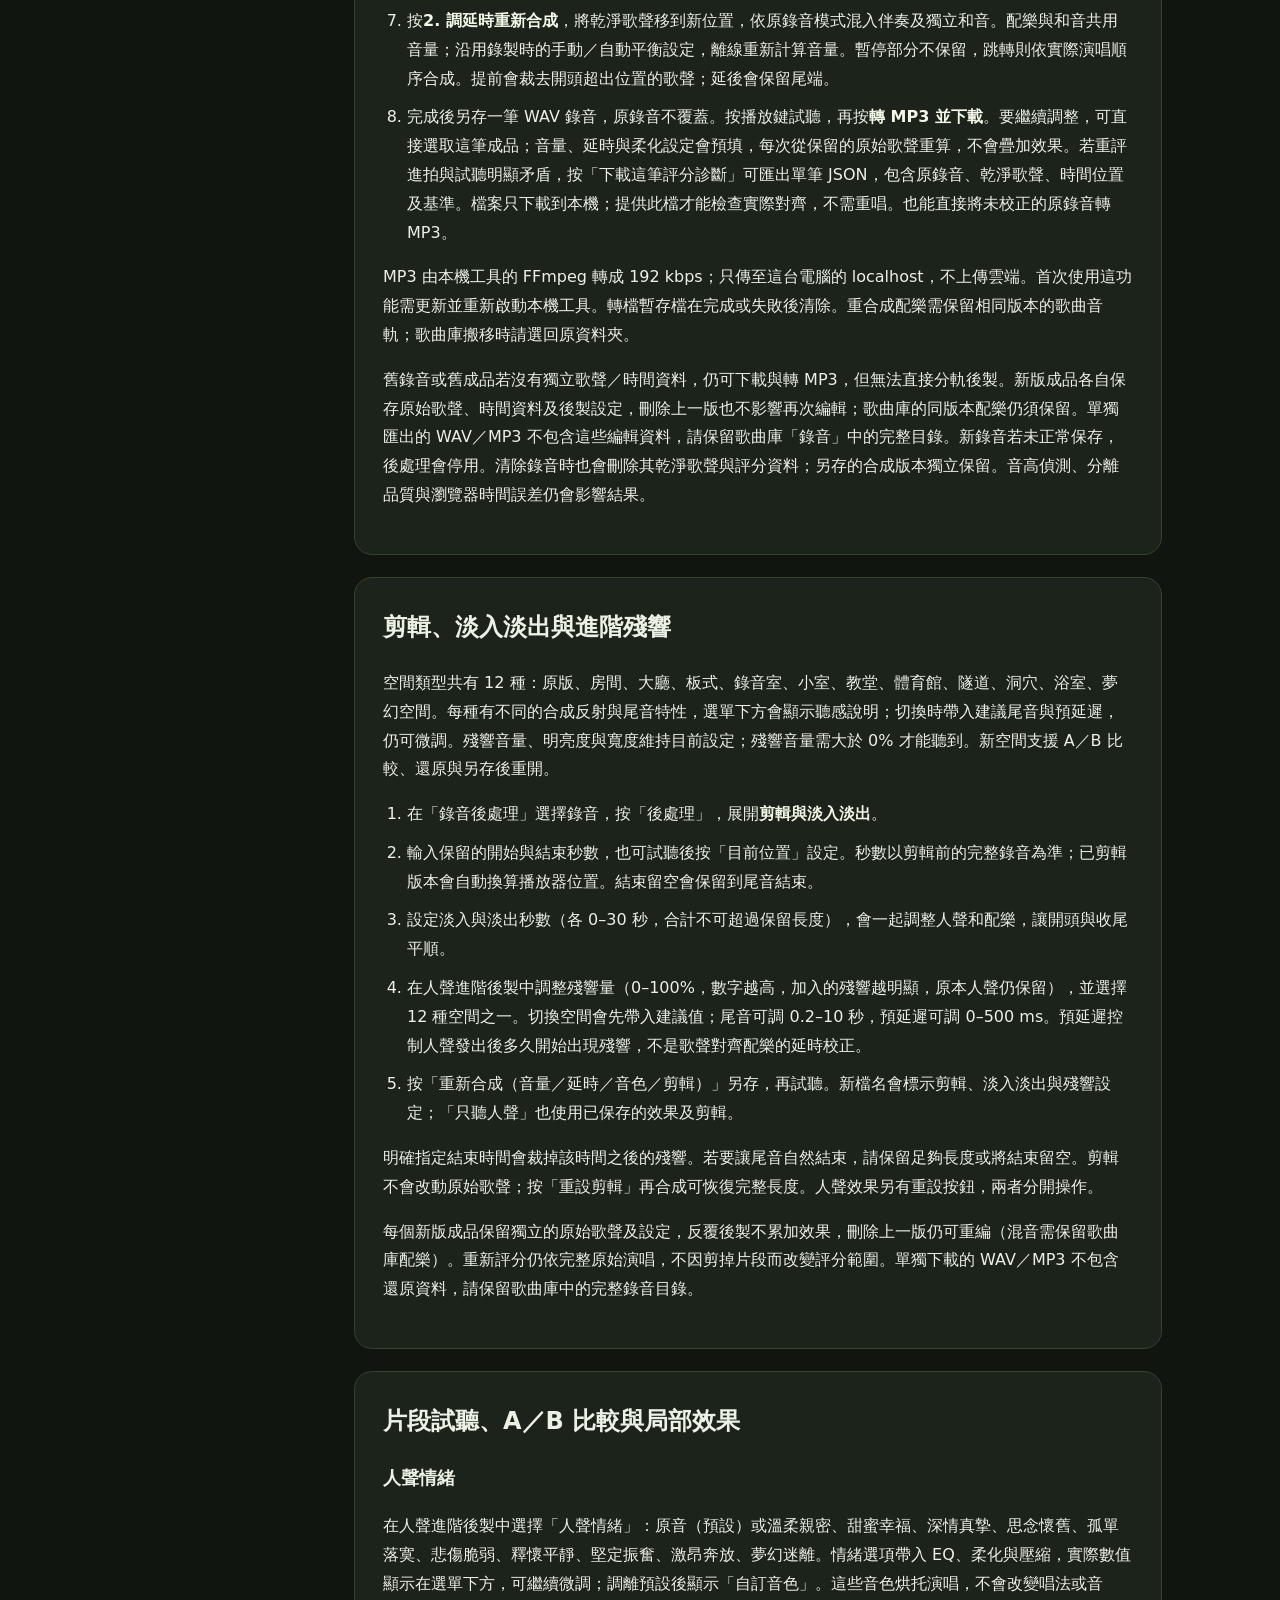
==== commit ee9ccc71: "手冊：AI 翻唱一鍵啟動檔改名為 sign2mv.bat Co-Authored-By: Claude Opus 5.5 <noreply@anthropic.com> Claude-Session:" ====
--- a/manual.en.html
+++ b/manual.en.html
@@ -11,7 +11,7 @@
 <body>
 <header><label class="language-picker" data-i18n-skip for="language-select">語言 / Language<select id="language-select" data-language-picker><option value="zh-Hant">繁體中文</option><option value="en">English</option></select></label><a href="./">← Back to Sing &amp; Record</a><h1>Choose a song. Record. Make your mix.</h1><p>A guide for desktop Chrome and Edge on Windows. The website provides the interface; local tools process audio on your computer. Traditional Chinese is the default. Choose English in the page header to remember your preference in this browser. The header’s Theme menu offers Console (the default, matching the AI Cover console look: raised panels, recessed inputs, fader-style sliders and a one-line intro), Tech blue and Warm; this browser remembers your choice.</p></header>
 <main><nav aria-label="Guide contents"><a href="#quick">Daily workflow</a><a href="#install">Install and start</a><a href="#folder">Library location</a><a href="#prepare">Prepare a song / Key</a><a href="#listen">Separated stems</a><a href="#masks">Scoring masks</a><a href="#sing">Whole-song recording</a><a href="#segments">Segment recording</a><a href="#original-vocal-ranges">Original vocal regions</a><a href="#recording">Preview and production</a><a href="#latency">Timing and scoring</a><a href="#mv">Cover music videos</a><a href="#library">Storage and cleanup</a><a href="#trouble">Troubleshooting</a><a href="#data">Data and usage</a></nav><div>
-<section id="quick"><h2>Daily workflow</h2><ol><li>If you started with the AI Cover workstation's 一鍵啟動_翻唱+唱錄.bat, Sing &amp; Record is already running: click Open Sing &amp; Record → on its home page. Otherwise, run <code>.\start-local.ps1</code> in your tools folder, then click <strong>Check local tools</strong> on the website.</li><li>Choose your input mode and microphone. Enable the microphone and test your voice with headphones.</li><li>Load a prepared library song, or import media and prepare its reference. Check the song key.</li><li>Choose guide vocals and recording levels, then record the whole song or individual segments.</li><li>Preview your take. For segment mixed previews, adjust vocal and backing levels while listening. Save for post-production when satisfied.</li><li>Compare effects with A/B, render a new result, then download audio or create a music video.</li></ol></section>
+<section id="quick"><h2>Daily workflow</h2><ol><li>If you started with the AI Cover workstation's sign2mv.bat, Sing &amp; Record is already running: click Open Sing &amp; Record → on its home page. Otherwise, run <code>.\start-local.ps1</code> in your tools folder, then click <strong>Check local tools</strong> on the website.</li><li>Choose your input mode and microphone. Enable the microphone and test your voice with headphones.</li><li>Load a prepared library song, or import media and prepare its reference. Check the song key.</li><li>Choose guide vocals and recording levels, then record the whole song or individual segments.</li><li>Preview your take. For segment mixed previews, adjust vocal and backing levels while listening. Save for post-production when satisfied.</li><li>Compare effects with A/B, render a new result, then download audio or create a music video.</li></ol></section>
 <section id="install"><h2>Install once, start each session</h2><p>Use the <strong>Download the local tools</strong> link in the website’s local-tools panel. Extract the package to a permanent folder. Install Node.js 22 or later and the Python version specified by the setup instructions. Open PowerShell in that folder.</p><pre><code>.\setup-local.ps1</code></pre><p>Let setup install the required packages and models. Audio stays local. Start the tools after setup and after each computer restart:</p><pre><code>.\start-local.ps1</code></pre><p>Keep the tools running while using the website. Allow browser microphone and local network access when requested. Restarting the computer does not uninstall the tools. Additional features may require their own local models and dependencies; use the status shown in each panel.</p></section>
 <section id="folder"><h2>Choose your song library</h2><p>Click <strong>Choose folder</strong>, or enter a full folder path and click <strong>Use this location</strong>. The computer remembers it. Changing locations does not delete the old library. Cancel or unload a song before switching locations. Models are stored separately from the song library and are shared across songs.</p></section>
 <section id="prepare"><h2>Prepare a song and choose its key</h2><ol><li>Select YouTube, local video, or local audio. Paste a YouTube URL (it loads automatically after about half a second; it will not switch while you are singing or recording), or choose and import a local file. Local files are limited to 2 GB and 15 minutes; the original file is retained.</li><li>Choose the key, from −12 to +12 semitones. Tempo stays the same. The default is the original key.</li><li>Click <strong>Prepare song reference</strong>. Wait until the status says ready; 100% separation alone is not the end of preparation.</li></ol><p>New songs default to full-song analysis, RMVPE pitch extraction, and retained preview stems. Advanced settings offer other models, short test ranges, and workflows. Changing model, mode, or key creates or loads the corresponding version. Different key versions keep separate recordings and segment drafts.</p><h3 id="pitch-model">RMVPE and existing versions</h3><p>Changing the pitch extraction setting alone does not load a new reference. Prepare the reference to apply it. Compatible retained stems can be reused without separating again. Existing songs remain available in the library.</p></section>
